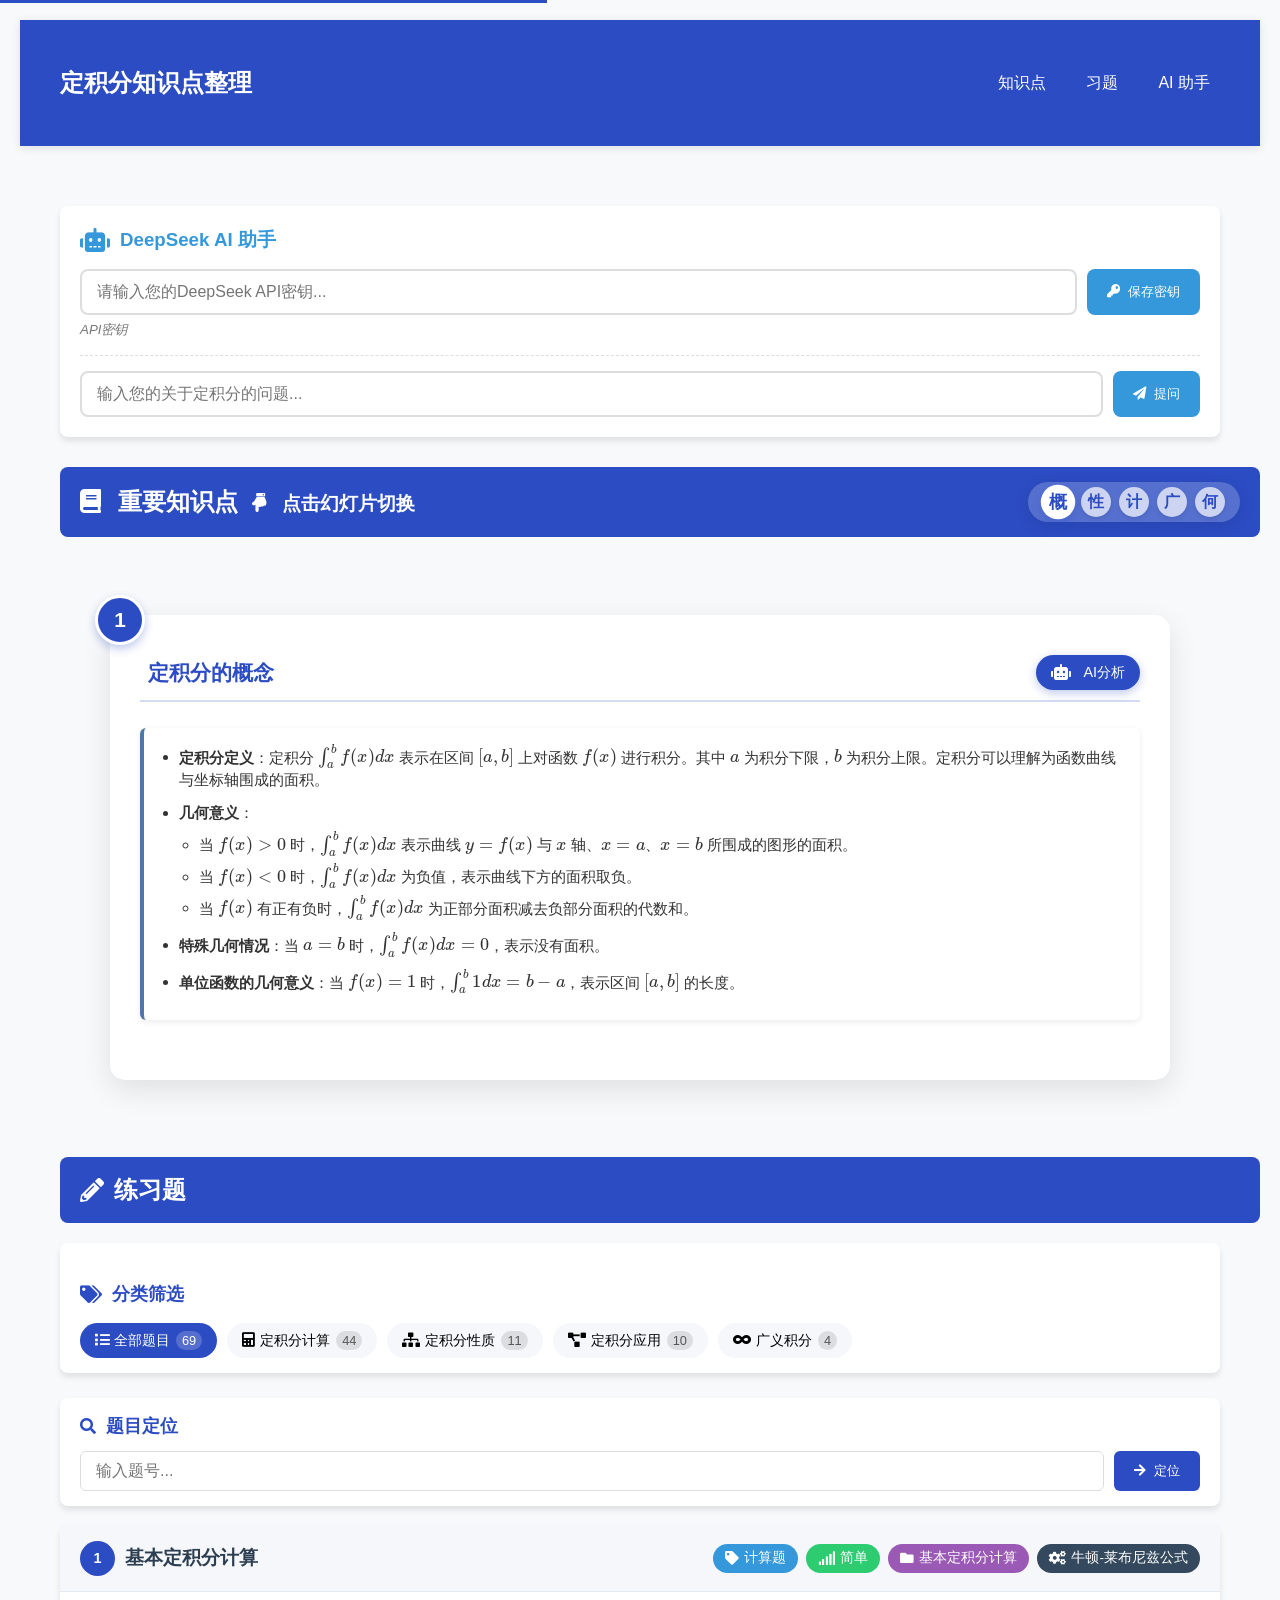
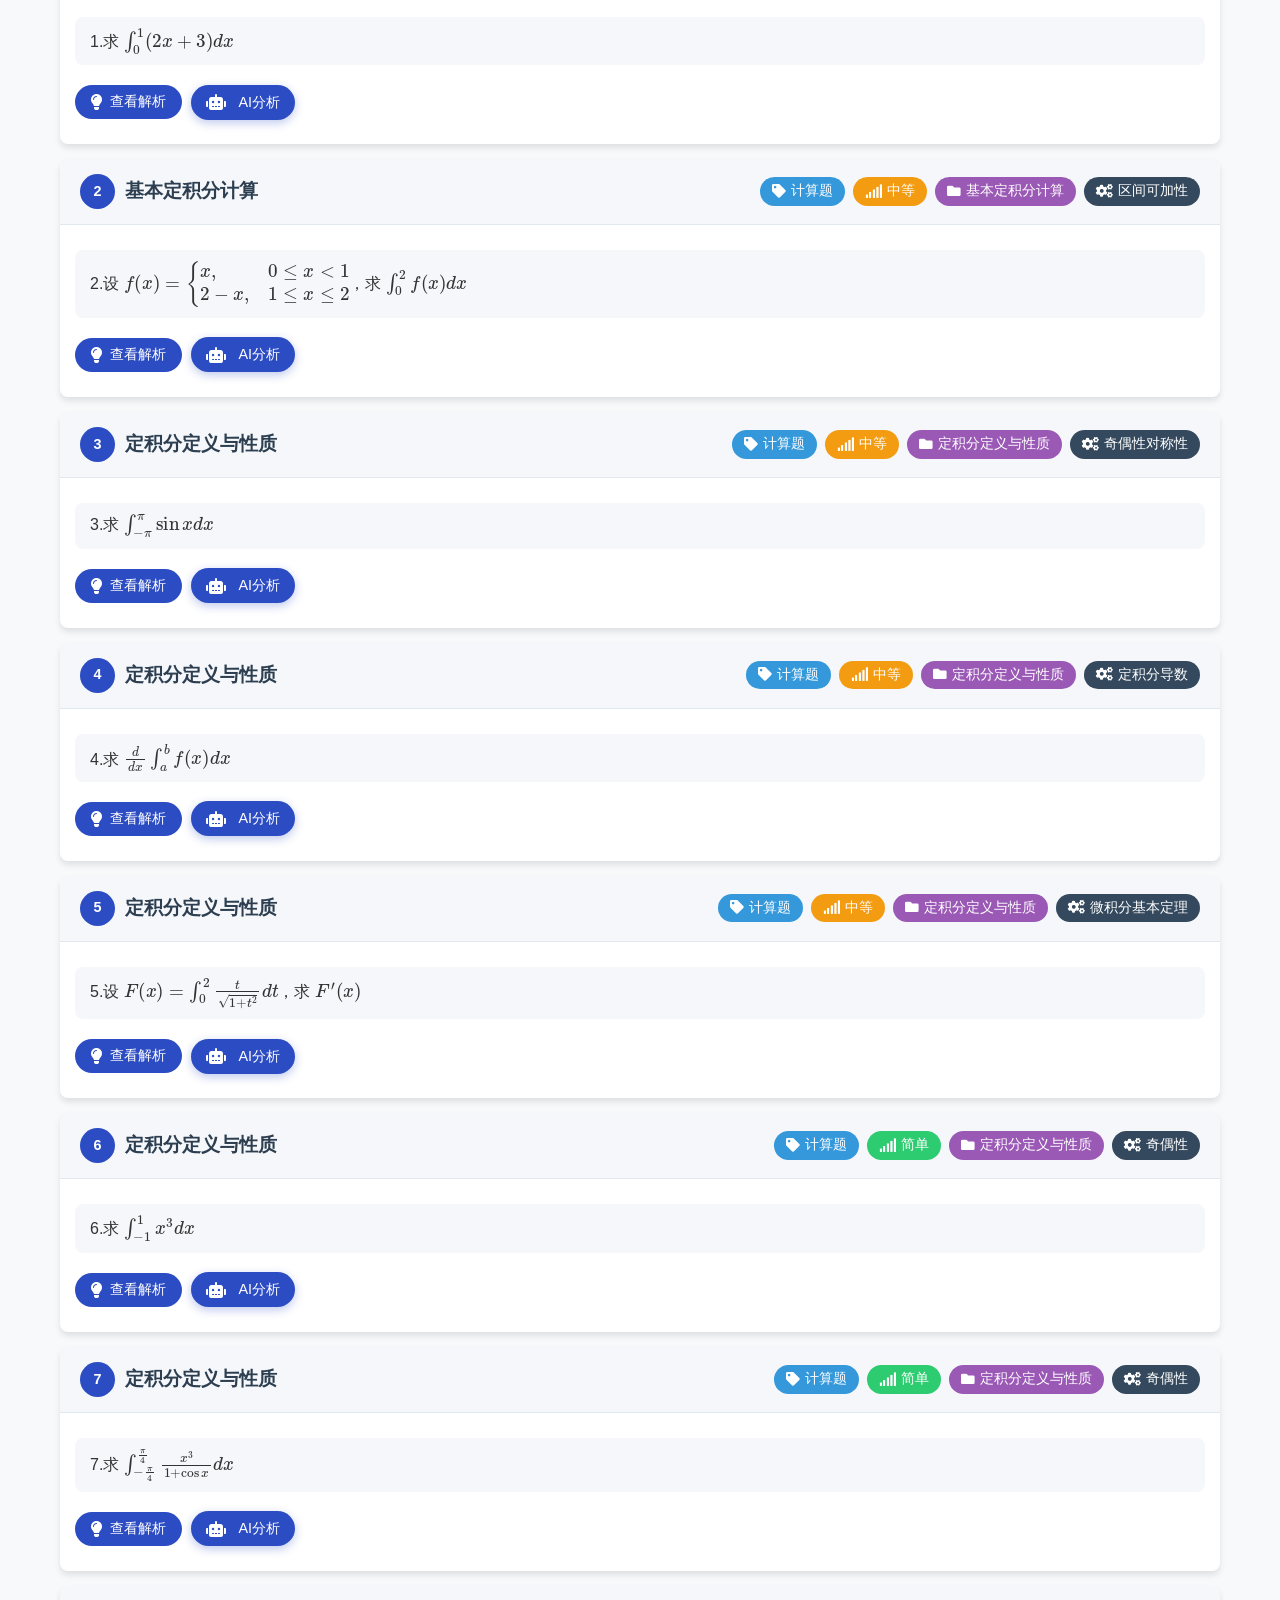
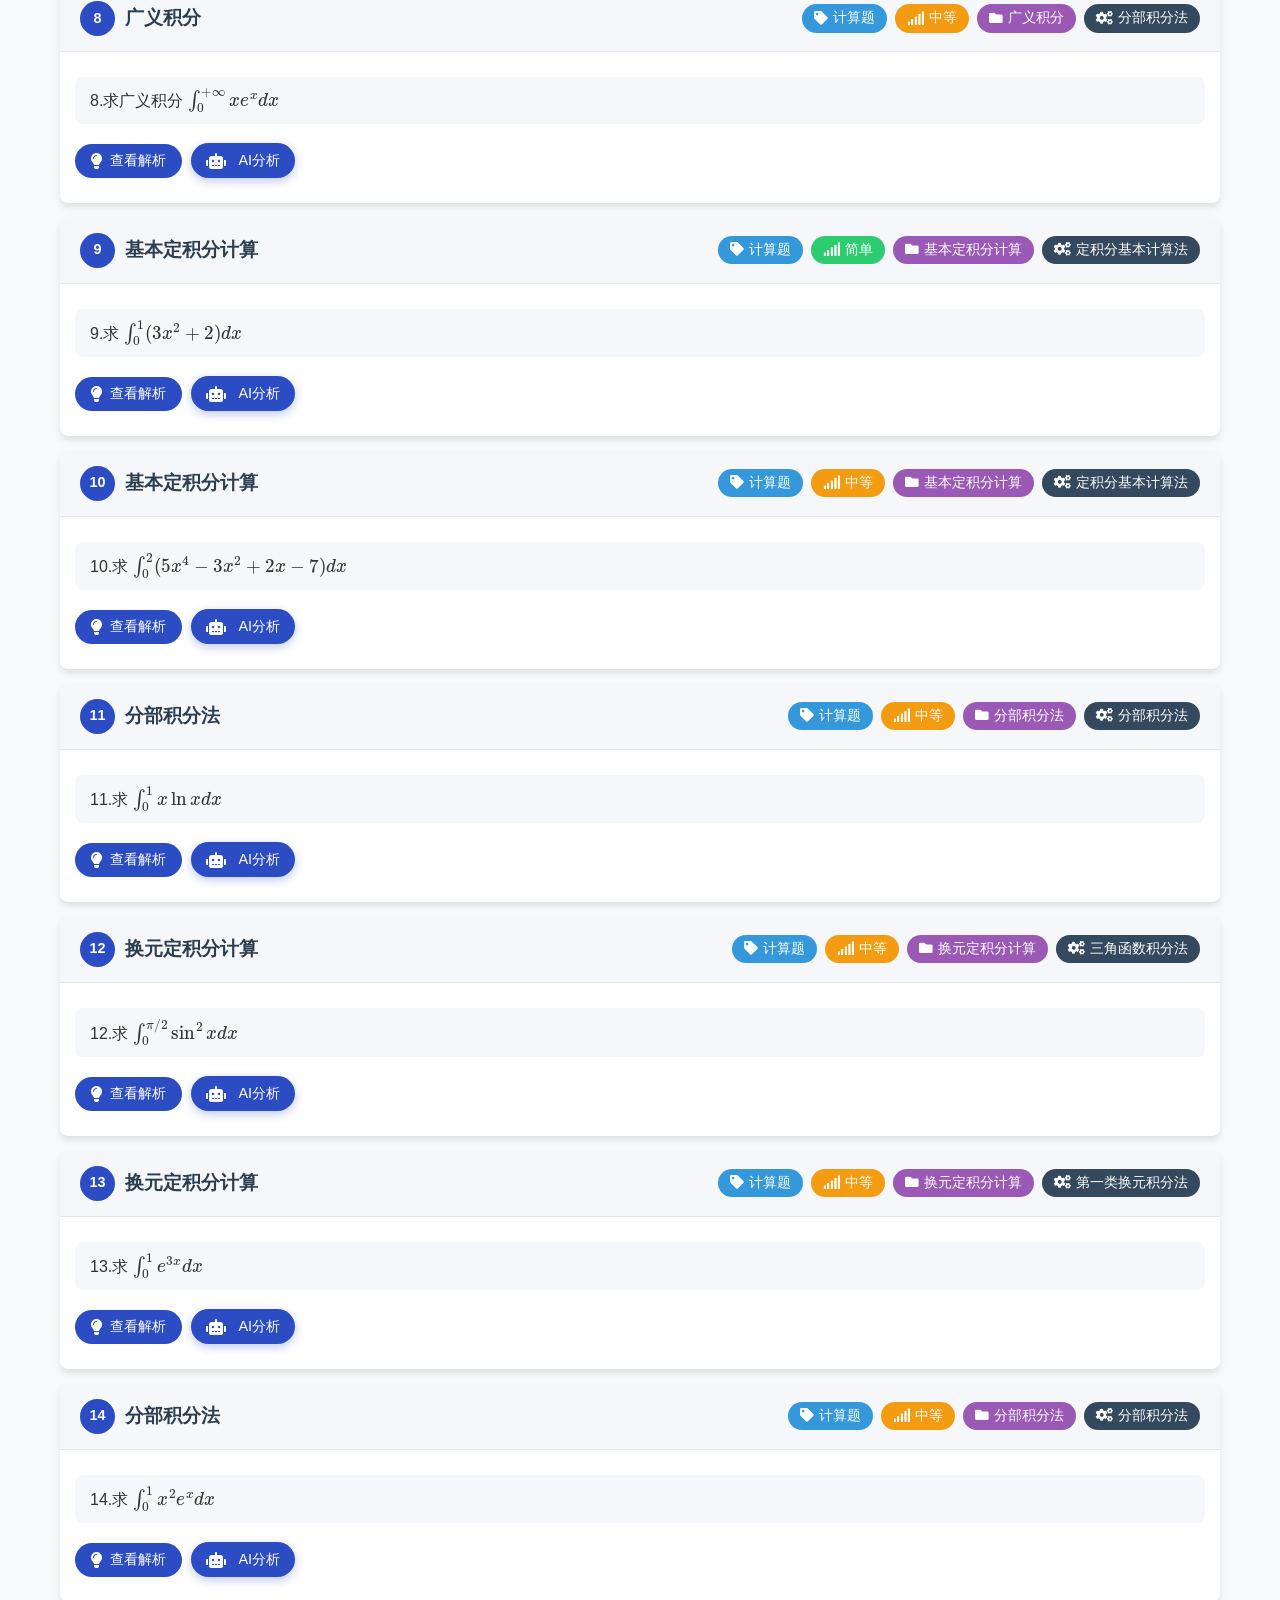
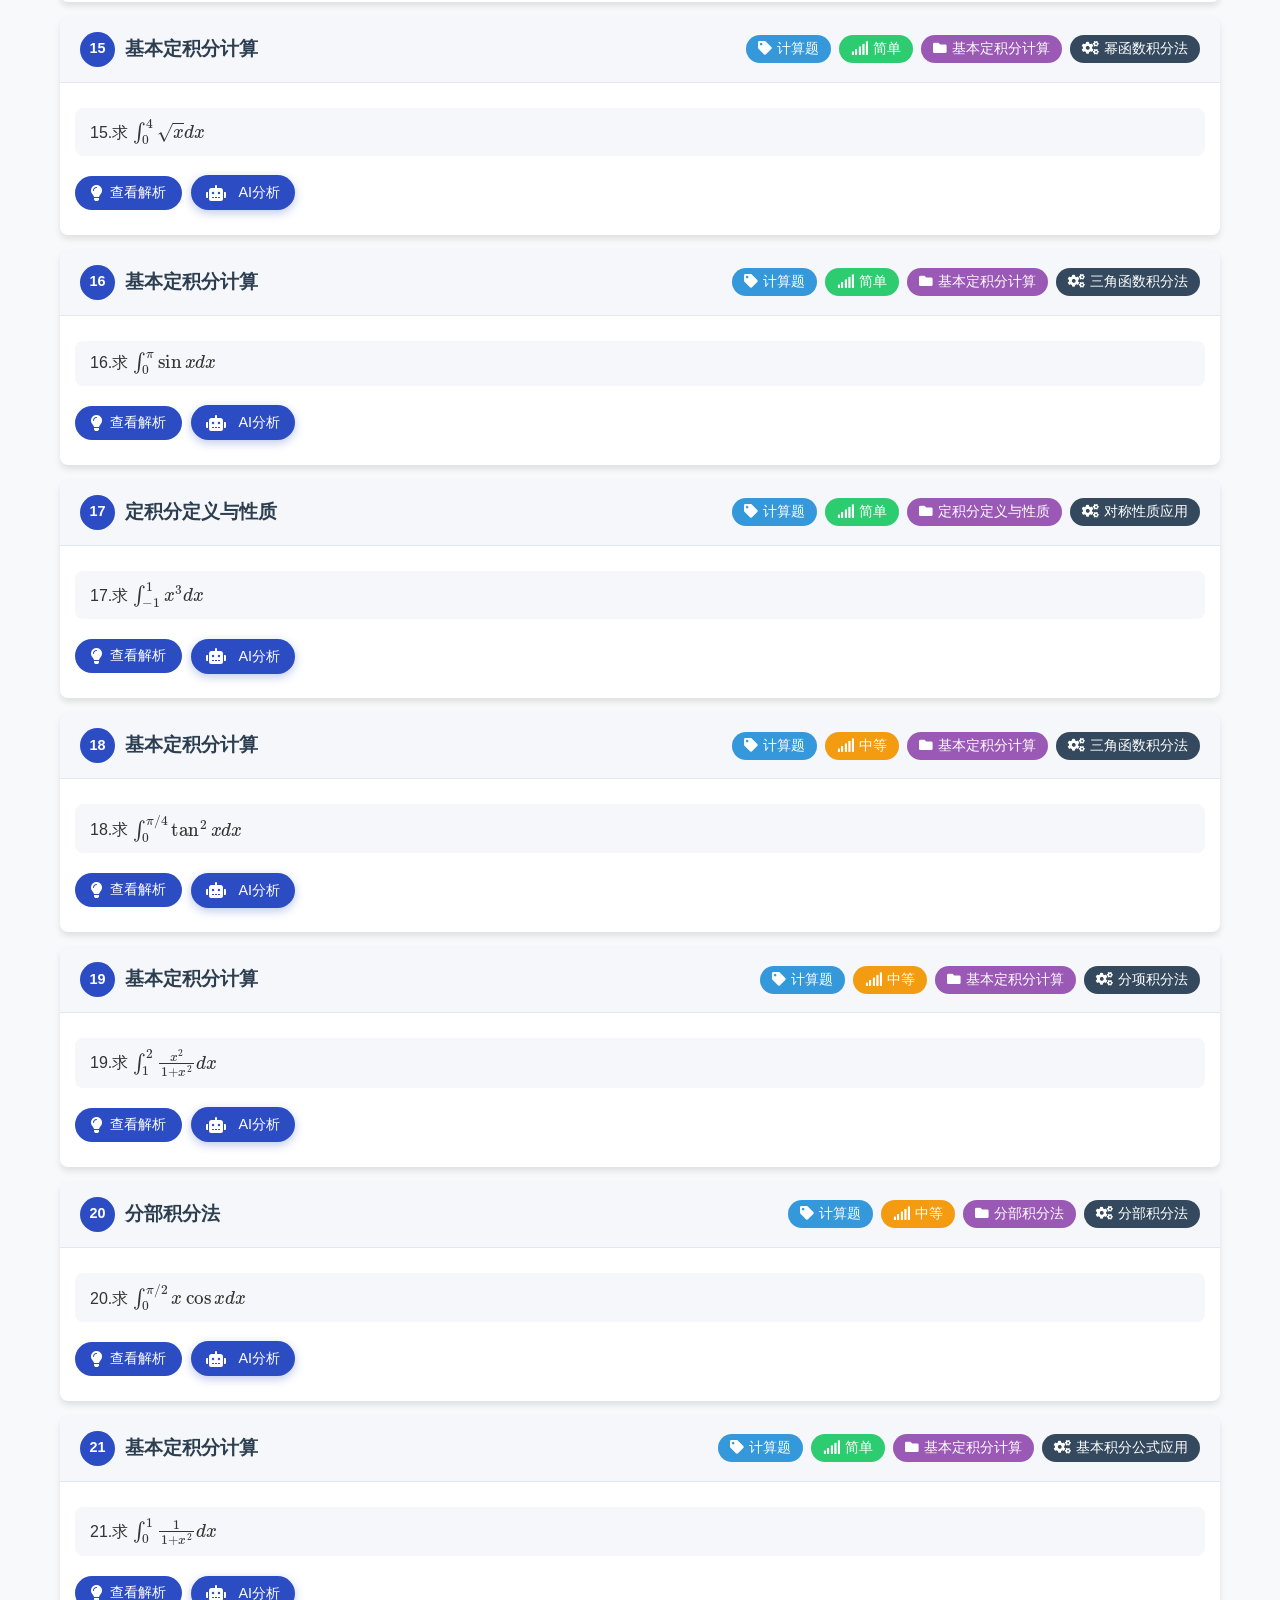
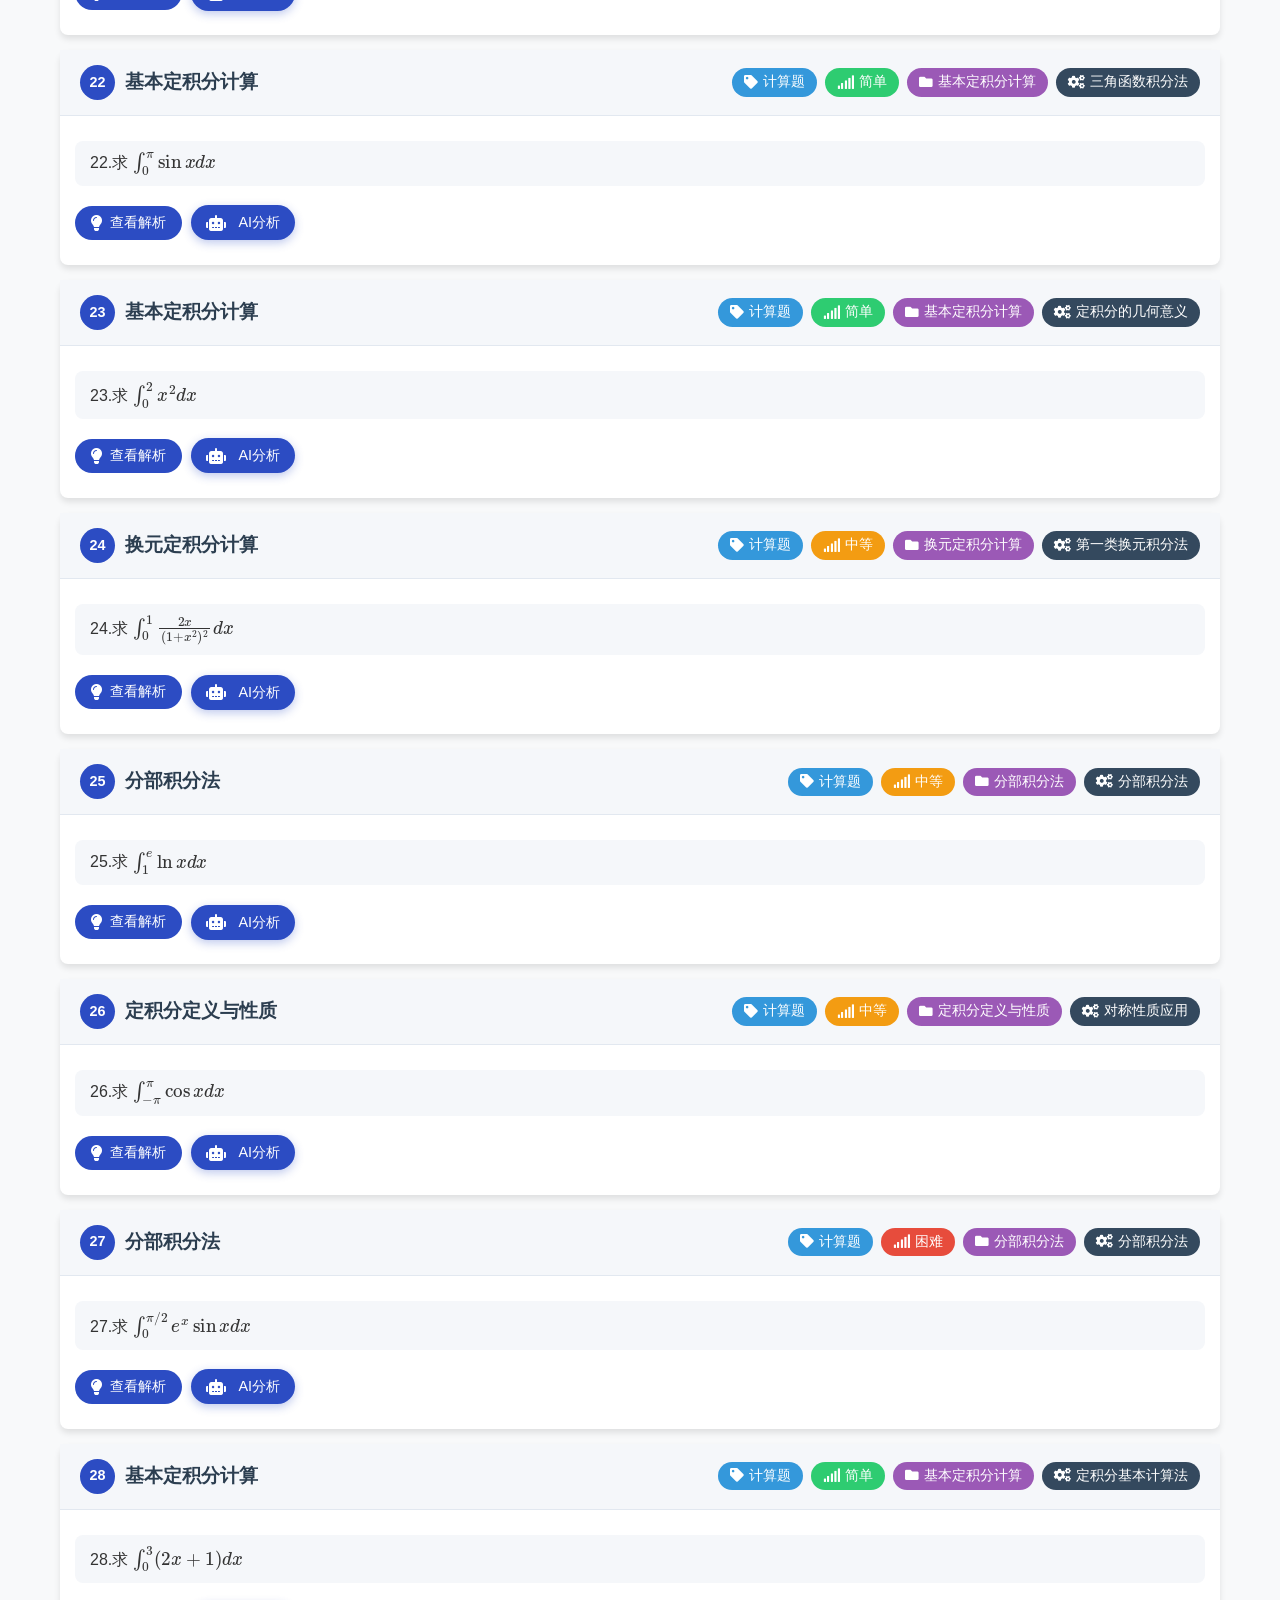
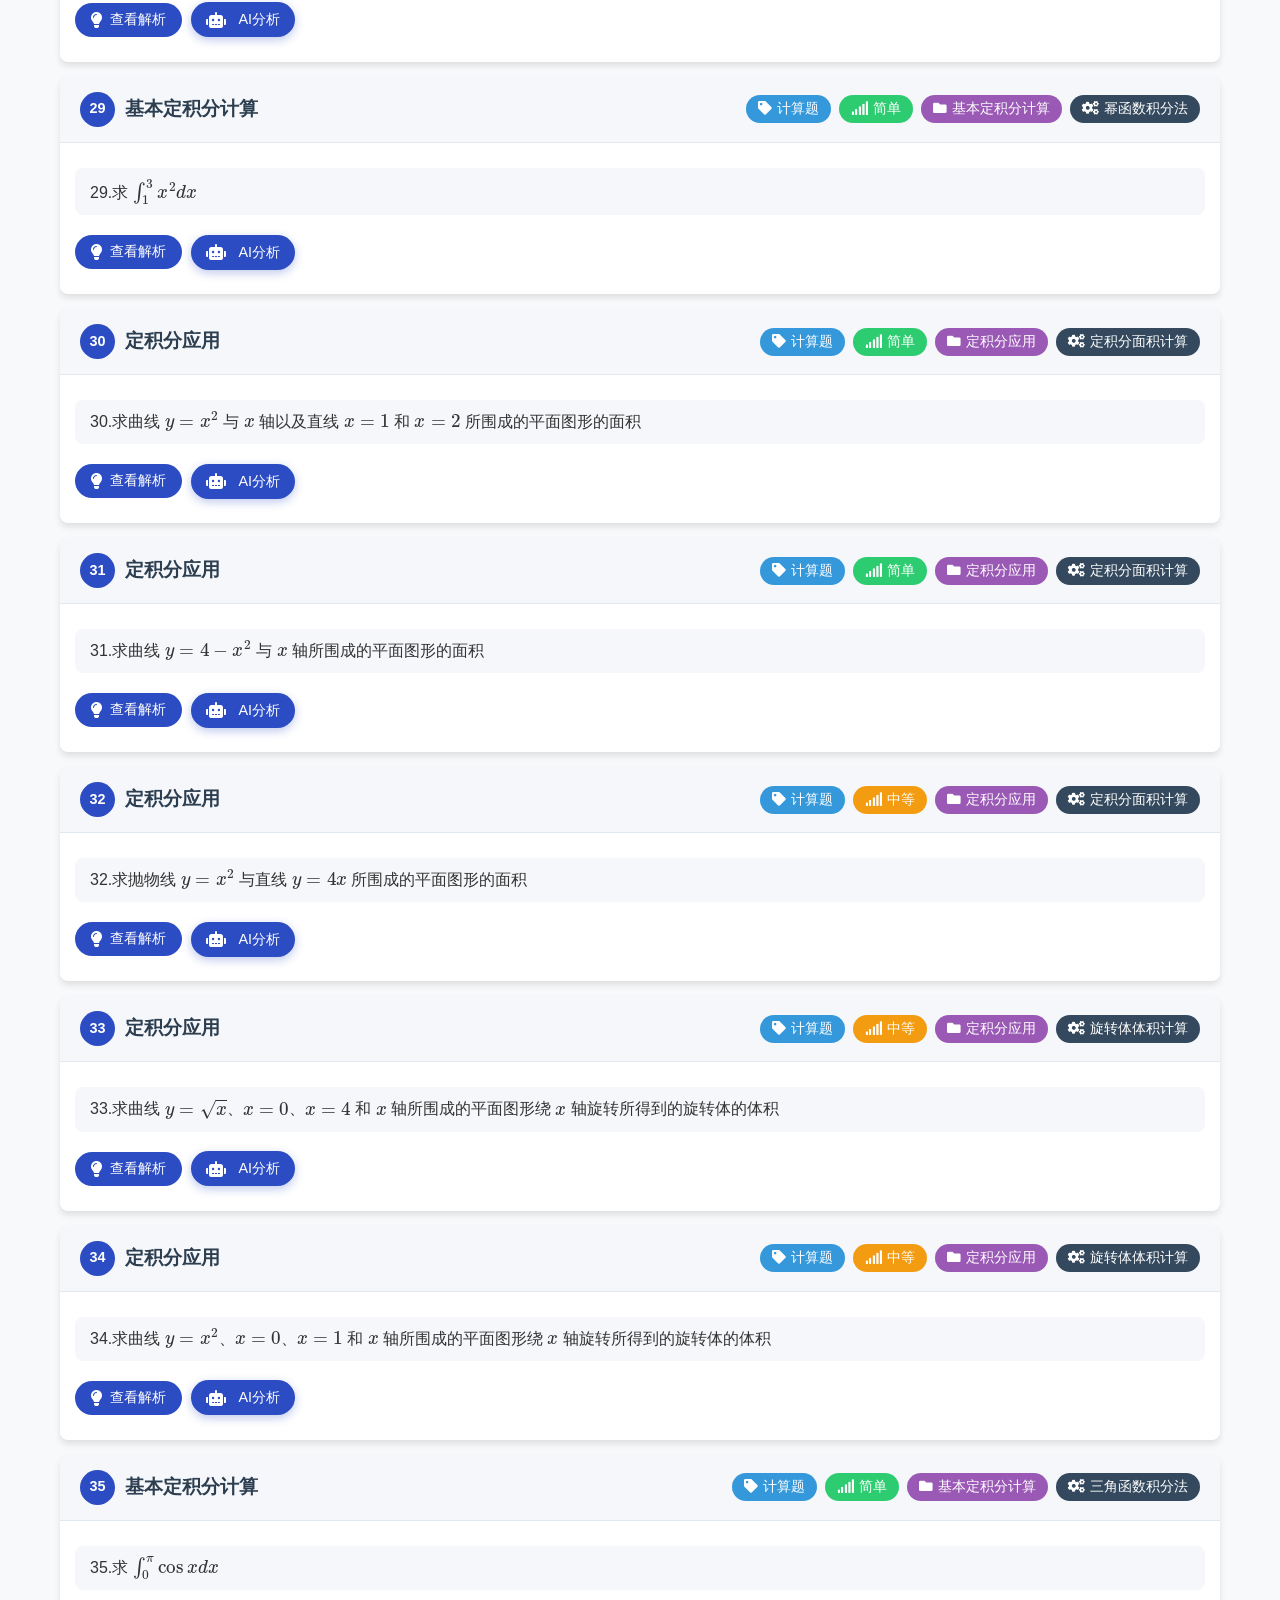
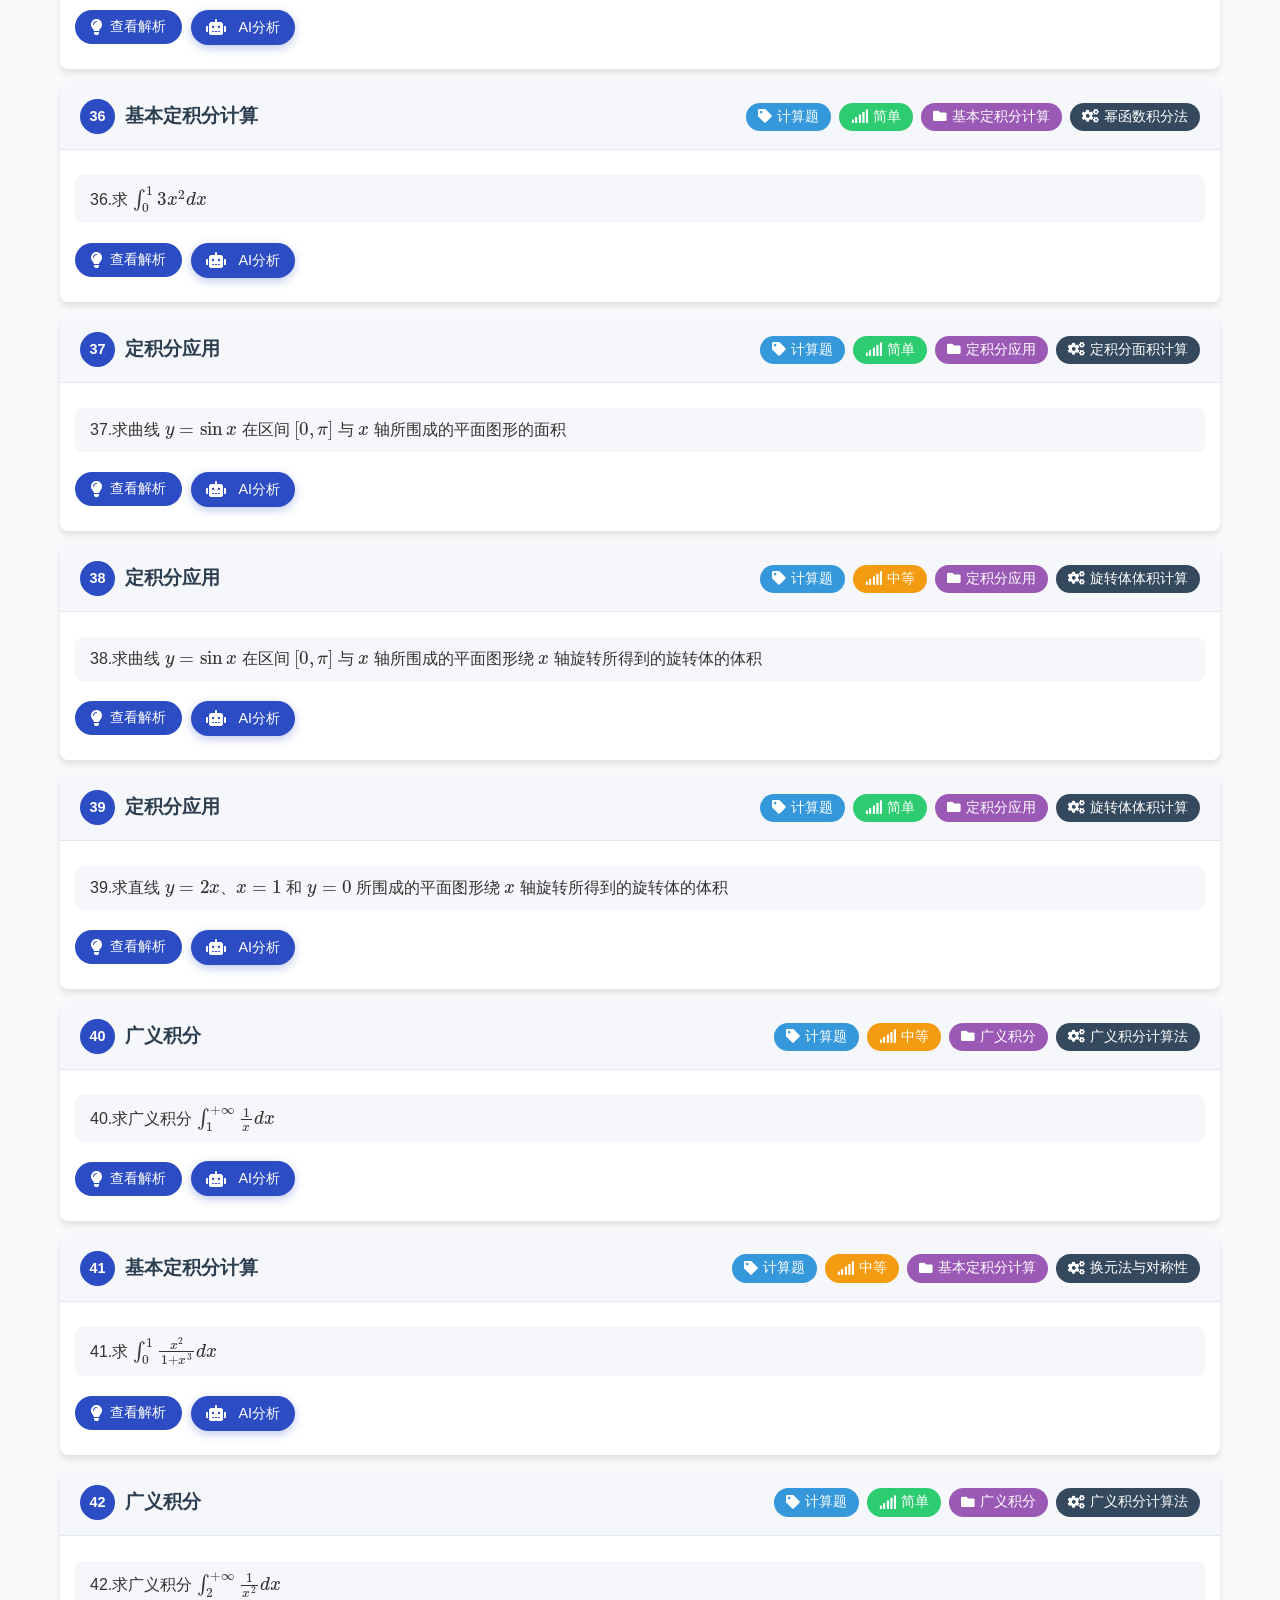
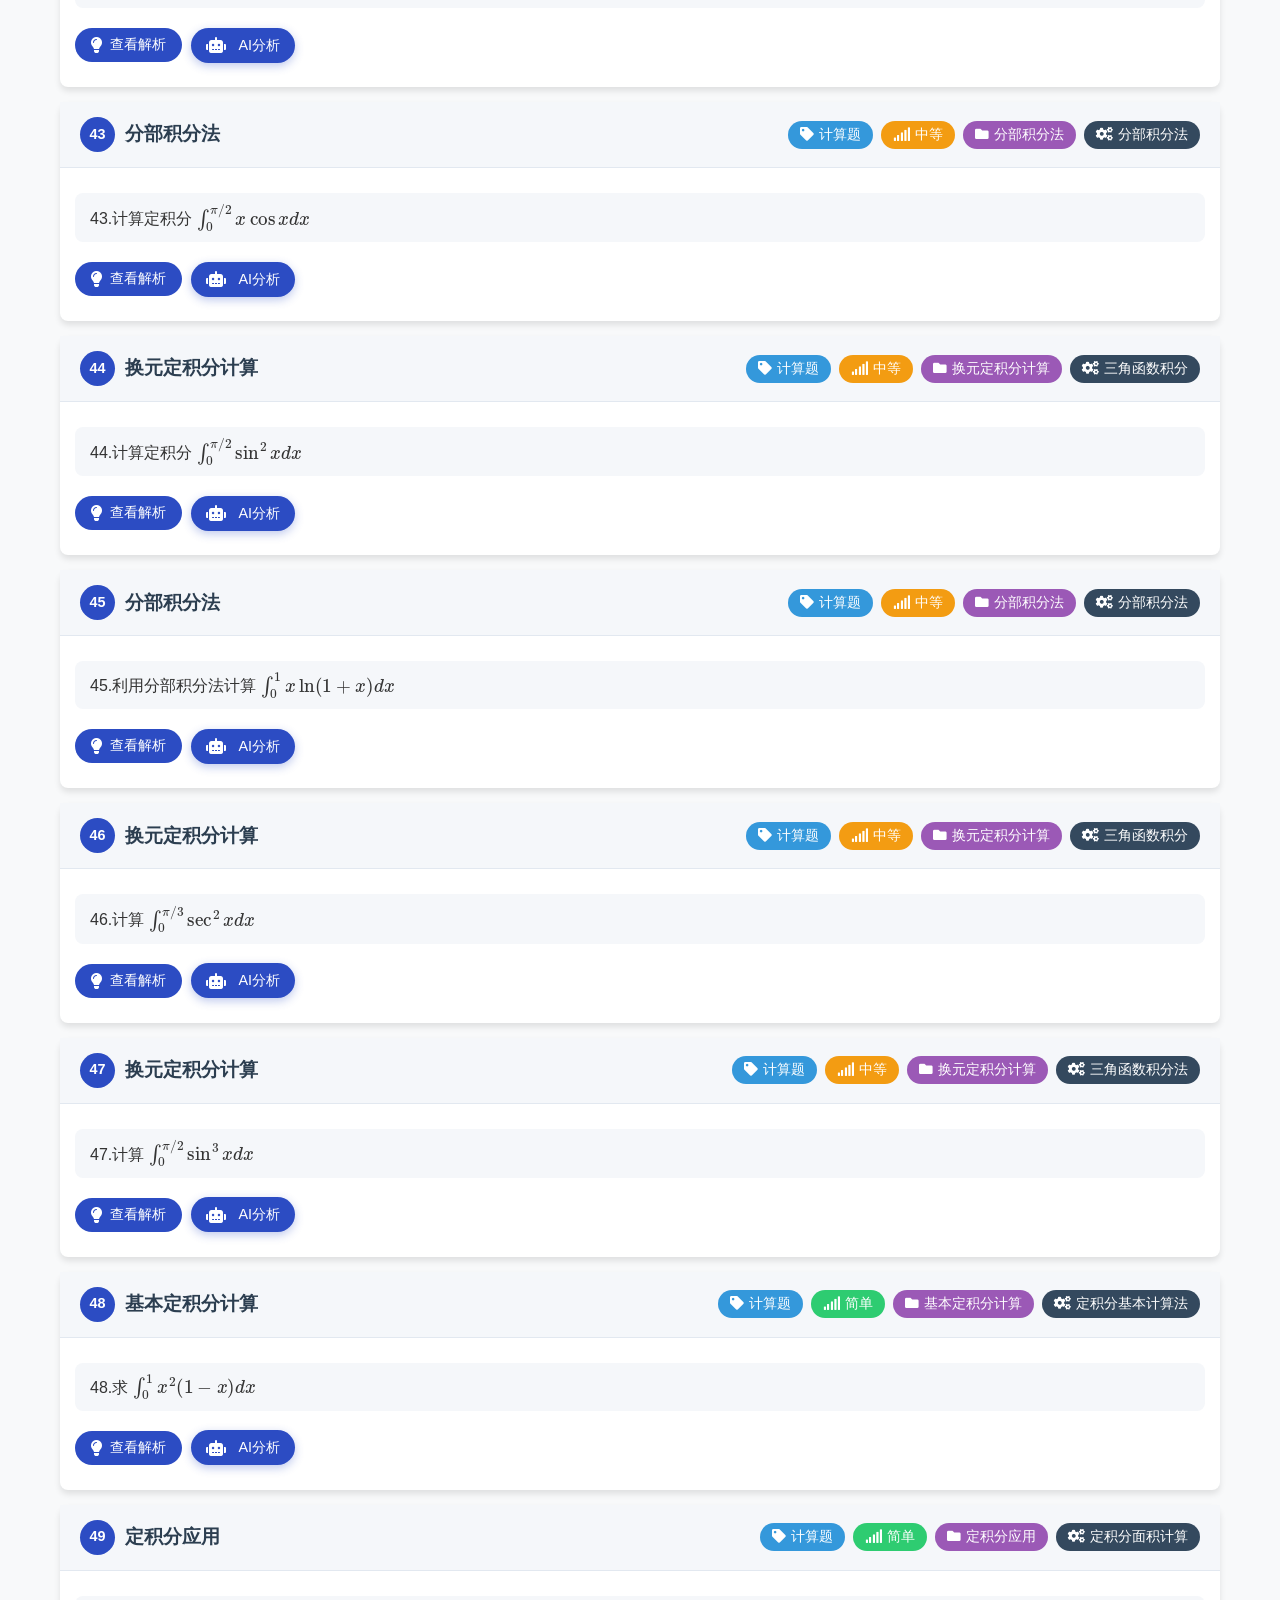
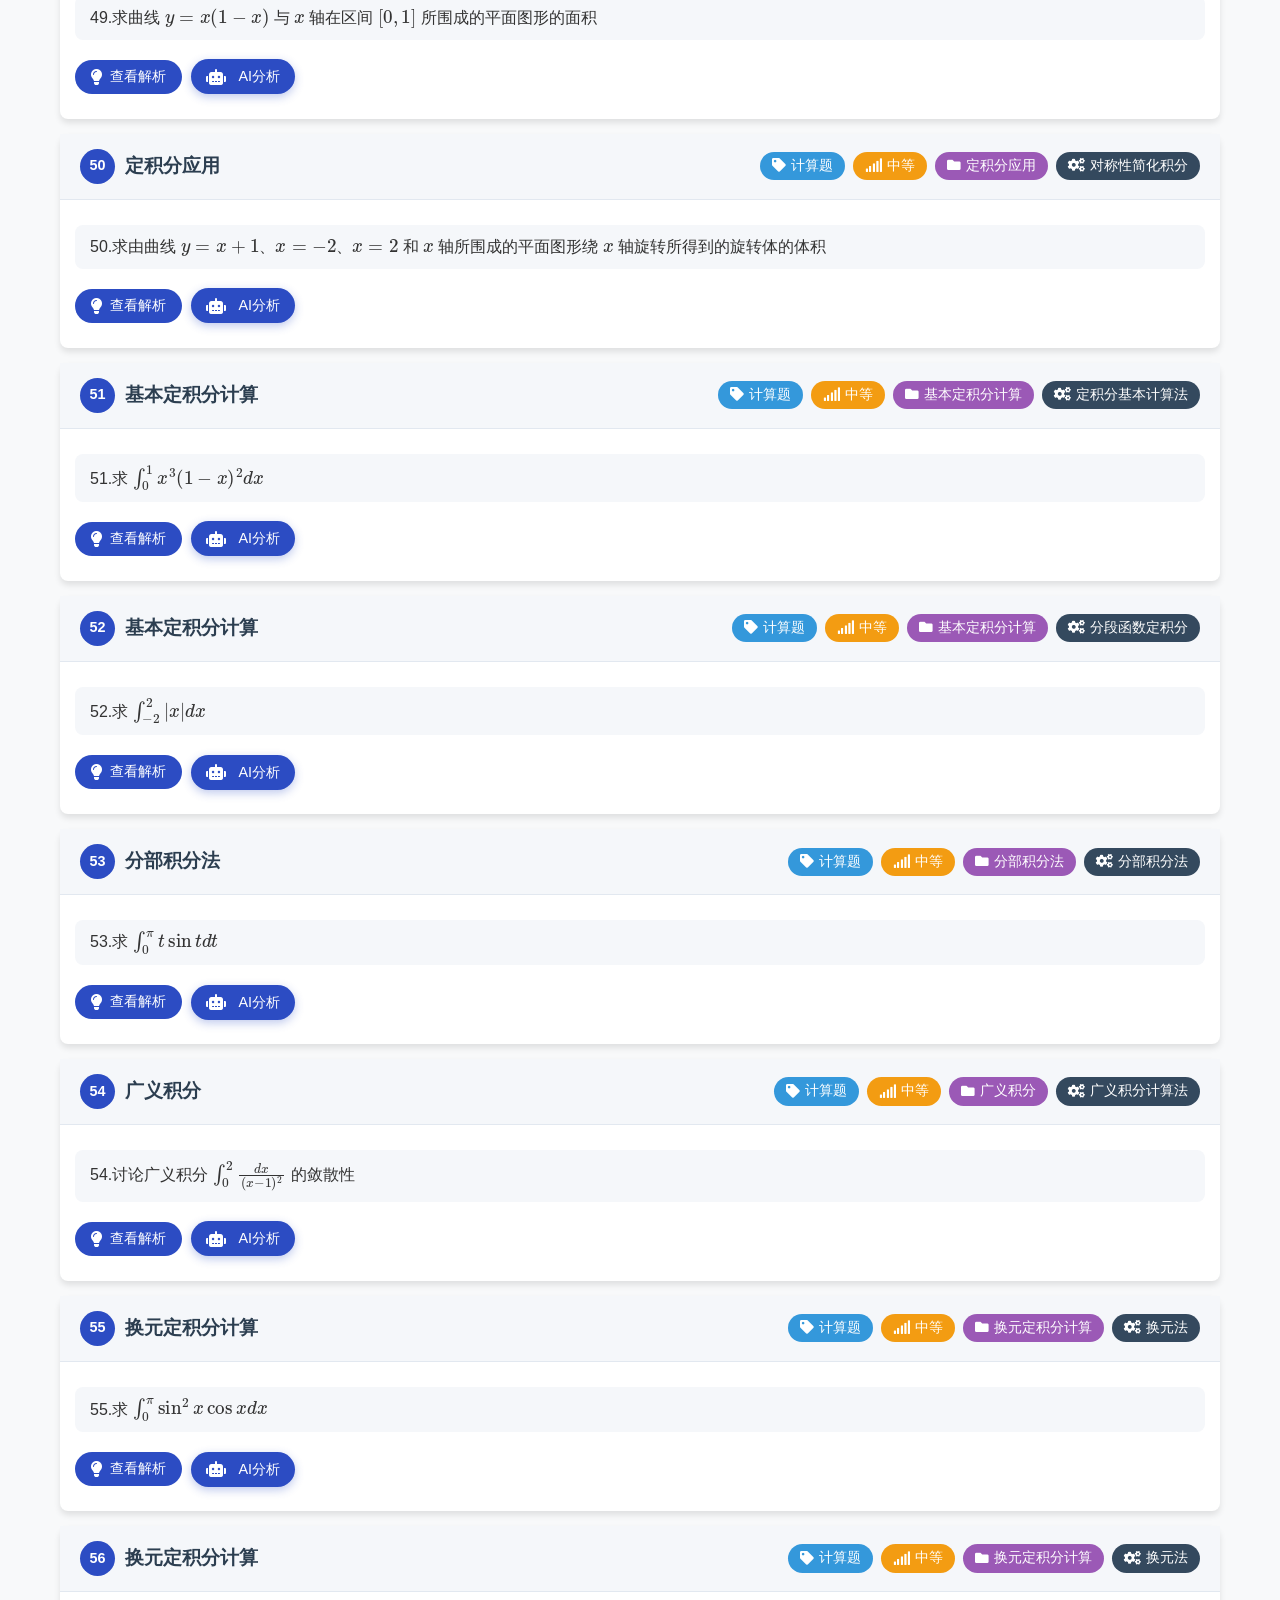
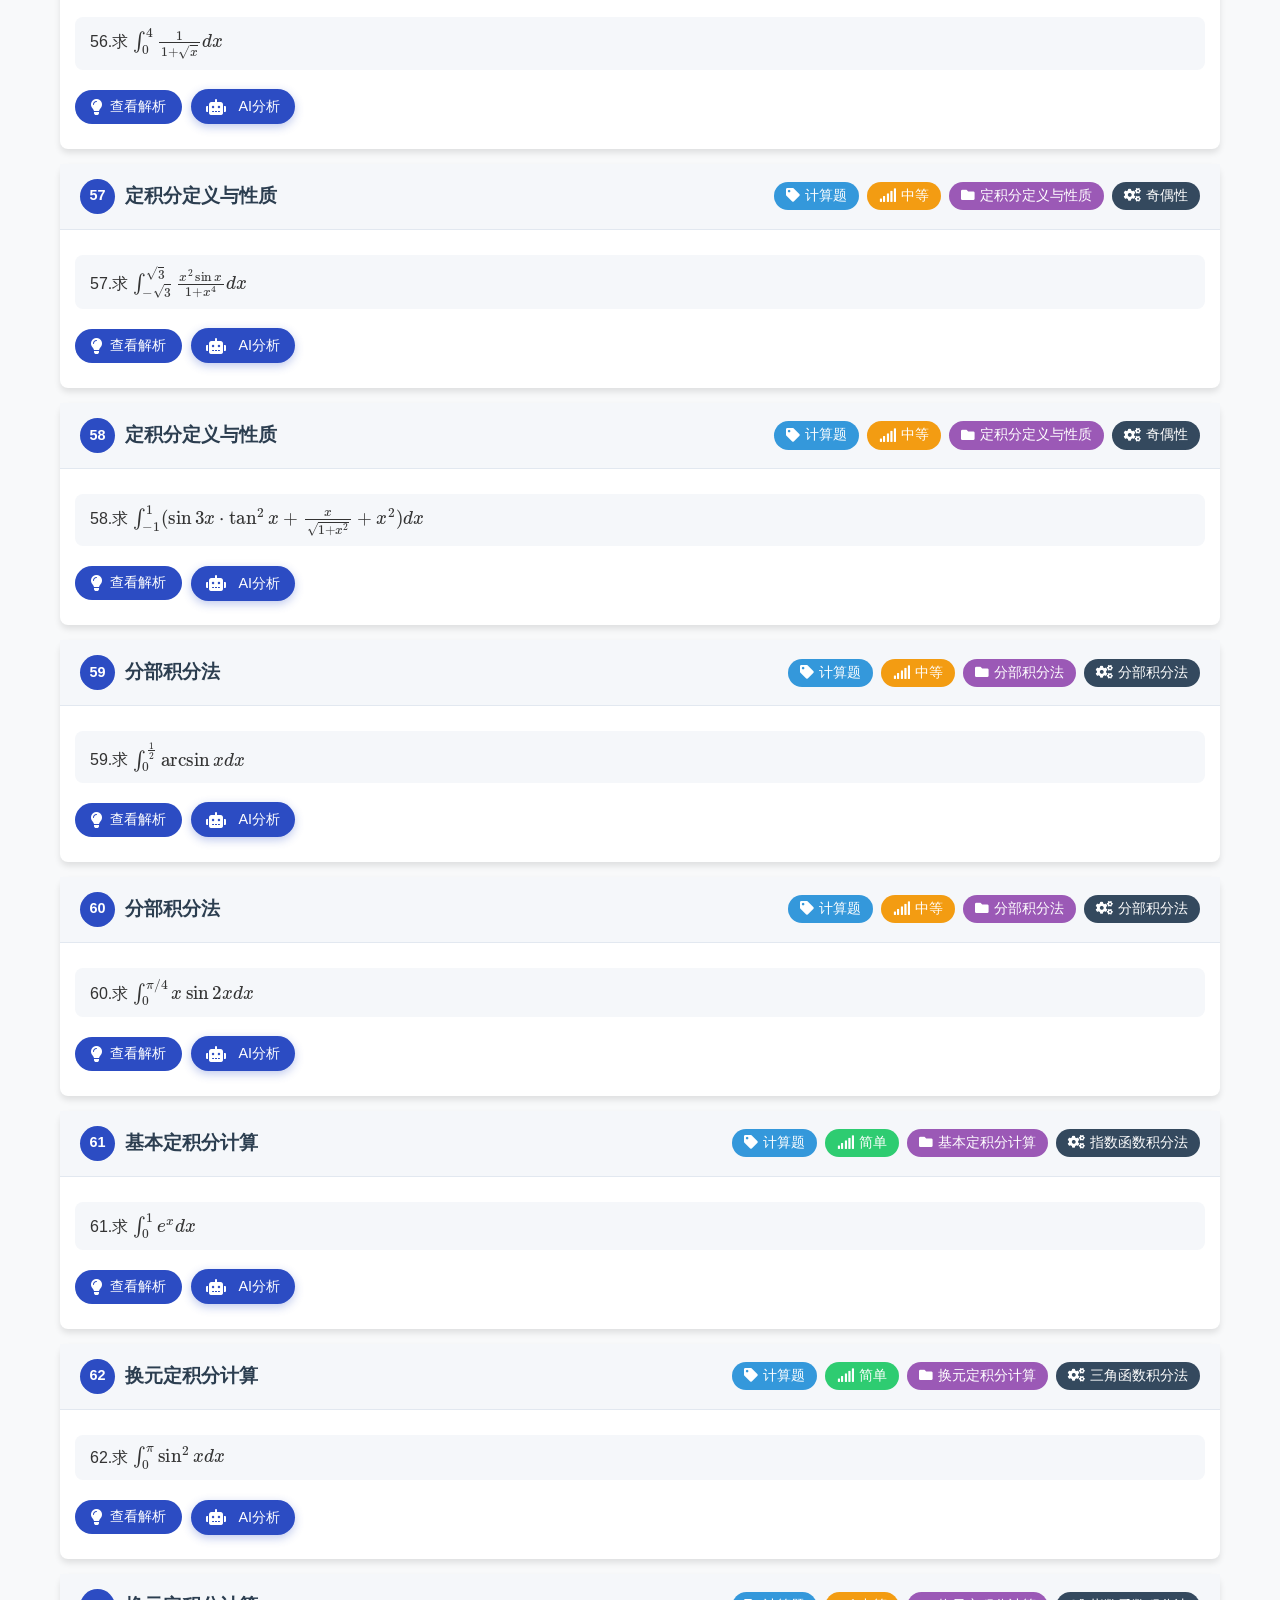
==== assets/definite-integral.html @ a794a0fa "Add Font Awesome, MathJax assets and project images" ====
<!DOCTYPE html>
<html lang="zh-CN">

<head>
    <meta charset="UTF-8">
    <meta http-equiv="Content-Type" content="text/html; charset=UTF-8">
    <meta name="viewport" content="width=device-width, initial-scale=1.0">
    <title>定积分知识点整理</title>

    <!-- 加载指示器样式 -->
    <style>
        .loading-indicator {
            position: fixed;
            top: 0;
            left: 0;
            width: 100%;
            height: 3px;
            background: transparent;
            z-index: 9999;
        }

        .loading-bar {
            height: 100%;
            width: 0;
            background: #2c4cc3;
            transition: width 0.3s ease;
        }

        /* 移除按钮点击效果，只保留颜色变化 */
        .filter-btn,
        .solution-toggle {
            position: relative;
            transition: background-color 0.2s ease;
        }
        
        .filter-btn.active {
            background-color: var(--primary-color);
            color: white;
        }

        /* DeepSeek AI相关样式 */
        :root {
            --deepseek-primary: #3498db;
            --deepseek-secondary: #2980b9;
            --deepseek-accent: #1abc9c;
        }

        /* AI分析按钮样式 */
        .ai-analysis-btn {
            display: inline-flex;
            align-items: center;
            padding: 6px 14px;
            background: var(--deepseek-primary);
            color: white;
            border: none;
            border-radius: 20px;
            cursor: pointer;
            font-size: 13px;
            font-weight: 500;
            margin-left: 5px;
            transition: background-color 0.3s ease;
        }

        .ai-analysis-btn:hover {
            background-color: var(--deepseek-secondary);
        }

        .ai-analysis-btn i {
            margin-right: 6px;
            font-size: 14px;
        }

        /* 知识点卡片标题样式调整 */
        .knowledge-point-header {
            display: flex;
            justify-content: space-between;
            align-items: center;
            margin-bottom: 15px;
        }

        .knowledge-point-title {
            font-size: 1.2rem;
            font-weight: bold;
            color: var(--primary-color);
            margin: 0;
        }

        /* 全局DeepSeek查询框 */
        .global-deepseek-container {
            background: white;
            padding: 20px;
            border-radius: 8px;
            box-shadow: 0 4px 6px rgba(0, 0, 0, 0.1);
            margin-bottom: 30px;
        }

        .global-deepseek-title {
            display: flex;
            align-items: center;
            margin-bottom: 15px;
            color: var(--deepseek-primary);
        }

        .global-deepseek-title i {
            margin-right: 10px;
            font-size: 1.5rem;
        }

        .global-deepseek-title h3 {
            margin: 0;
        }

        .global-deepseek-input-container {
            display: flex;
            gap: 10px;
        }

        .global-deepseek-input {
            flex: 1;
            padding: 12px 15px;
            border: 2px solid #ddd;
            border-radius: 8px;
            font-size: 16px;
            transition: border-color 0.3s;
        }

        .global-deepseek-input:focus {
            border-color: var(--deepseek-primary);
            outline: none;
        }

        .global-deepseek-btn {
            padding: 10px 20px;
            background: var(--deepseek-primary);
            color: white;
            border: none;
            border-radius: 8px;
            cursor: pointer;
            font-weight: 500;
            transition: background-color 0.3s;
            display: flex;
            align-items: center;
        }

        .global-deepseek-btn:hover {
            background-color: var(--deepseek-secondary);
        }

        .global-deepseek-btn i {
            margin-right: 8px;
        }

        /* DeepSeek AI Chat模态框样式 */
        .deepseek-modal {
            display: none;
            position: fixed;
            top: 0;
            left: 0;
            width: 100%;
            height: 100%;
            background-color: rgba(0, 0, 0, 0.5);
            z-index: 2000;
            overflow: auto;
            animation: fadeIn 0.3s;
        }

        .deepseek-modal.show {
            display: flex;
            justify-content: center;
            align-items: center;
        }

        .deepseek-modal-content {
            background-color: white;
            width: 800px;
            max-width: 90%;
            height: 80vh;
            border-radius: 12px;
            overflow: hidden;
            display: flex;
            flex-direction: column;
            position: relative;
            box-shadow: 0 10px 25px rgba(0, 0, 0, 0.2);
            animation: slideUp 0.4s;
            padding: 0;
        }

        .deepseek-modal-header {
            display: flex;
            justify-content: space-between;
            align-items: center;
            padding: 15px 20px;
            background: var(--deepseek-primary);
            color: white;
        }

        .deepseek-modal-title {
            font-size: 1.2rem;
            font-weight: bold;
            margin: 0;
        }

        .deepseek-modal-close {
            background: transparent;
            border: none;
            color: white;
            font-size: 1.5rem;
            cursor: pointer;
            padding: 0;
            transition: transform 0.3s;
        }

        .deepseek-modal-close:hover {
            transform: scale(1.1);
        }

        /* 移除了.deepseek-modal-body，样式已合并到.deepseek-modal-content */

        .deepseek-chat-container {
            flex: 1;
            overflow-y: auto;
            padding: 20px;
            background: #f8f9fa;
            margin: 0 20px;
            margin-bottom: 15px;
            border-radius: 8px;
        }

        .deepseek-chat-message {
            margin-bottom: 15px;
            max-width: 90%;
        }

        .deepseek-chat-user {
            margin-left: auto;
            background: #dcf8c6;
            padding: 10px 15px;
            border-radius: 18px 18px 0 18px;
            box-shadow: 0 1px 2px rgba(0, 0, 0, 0.1);
        }

        .deepseek-chat-ai {
            margin-right: auto;
            background: white;
            padding: 10px 15px;
            border-radius: 18px 18px 18px 0;
            box-shadow: 0 1px 2px rgba(0, 0, 0, 0.1);
            border-left: 3px solid var(--deepseek-primary);
        }

        /* 系统消息样式 */
        .system-message {
            background: #f8f9fa;
            border-left: 3px solid #f39c12;
            display: flex;
            align-items: flex-start;
            padding: 12px 15px;
        }

        .system-icon {
            margin-right: 10px;
            color: #f39c12;
            font-size: 1.2rem;
        }

        .system-icon.error {
            color: #e74c3c;
        }

        .system-content {
            flex: 1;
        }

        /* 思考状态样式 */
        .thinking-indicator {
            display: flex;
            align-items: center;
            justify-content: center;
            padding: 10px 0;
        }

        .thinking-text {
            margin-left: 8px;
            color: #666;
            font-style: italic;
        }

        .dot {
            width: 8px;
            height: 8px;
            background: var(--deepseek-primary);
            border-radius: 50%;
            margin: 0 3px;
            animation: dot-pulse 1.5s infinite ease-in-out;
        }

        .dot:nth-child(2) {
            animation-delay: 0.2s;
        }

        .dot:nth-child(3) {
            animation-delay: 0.4s;
        }

        @keyframes dot-pulse {

            0%,
            100% {
                transform: scale(0.7);
                opacity: 0.5;
            }

            50% {
                transform: scale(1);
                opacity: 1;
            }
        }

        .deepseek-chat-input-container {
            display: flex;
            gap: 10px;
            padding: 0 20px 20px 20px;
        }

        .deepseek-chat-input {
            flex: 1;
            padding: 12px;
            border: 2px solid #ddd;
            border-radius: 24px;
            font-size: 16px;
            transition: border-color 0.3s;
        }

        .deepseek-chat-input:focus {
            border-color: var(--deepseek-primary);
            outline: none;
        }

        .deepseek-chat-send {
            padding: 10px 20px;
            background: var(--deepseek-primary);
            color: white;
            border: none;
            border-radius: 24px;
            cursor: pointer;
            font-weight: bold;
            transition: background-color 0.3s;
        }

        .deepseek-chat-send:hover {
            background-color: var(--deepseek-secondary);
        }

        /* 加载动画 */
        @keyframes fadeIn {
            from {
                opacity: 0;
            }

            to {
                opacity: 1;
            }
        }

        @keyframes slideUp {
            from {
                transform: translateY(30px);
                opacity: 0;
            }

            to {
                transform: translateY(0);
                opacity: 1;
            }
        }

        .loading-spinner {
            display: inline-block;
            width: 20px;
            height: 20px;
            border: 3px solid rgba(255, 255, 255, 0.3);
            border-radius: 50%;
            border-top-color: #fff;
            animation: spin 1s ease-in-out infinite;
            margin-right: 10px;
        }

        @keyframes spin {
            to {
                transform: rotate(360deg);
            }
        }

        /* 响应式调整 */
        @media (max-width: 768px) {
            .deepseek-modal-content {
                height: 90vh;
                width: 95%;
            }

            .global-deepseek-input-container {
                flex-direction: column;
            }
        }
    </style>

    <!-- 先加载CSS -->
    <link rel="preload" href="fontawesome/css/all.min.css" as="style">
    <link rel="stylesheet" href="fontawesome/css/all.min.css" media="print" onload="this.media='all'">
    
    <!-- 声网对话式AI引擎集成 -->
    <script src="js/agora-convo-ai.js"></script>
    
    <!-- 语音对话功能 -->
    <script src="js/voice-chat.js" defer></script>
    <noscript>
        <link rel="stylesheet" href="fontawesome/css/all.min.css">
    </noscript>

    <!-- 配置MathJax但延迟加载 -->
    <script>
        window.MathJax = {
            tex: {
                inlineMath: [['$', '$'], ['\\(', '\\)']],
                displayMath: [['$$', '$$'], ['\\[', '\\]']],
                processEscapes: true,
                processEnvironments: true,
                processRefs: true,
                tags: 'ams',
                tagSide: 'right',
                tagIndent: '0.8em',
                multlineWidth: '85%',
                // 允许换行
                macros: {
                    '\\n': '\\\\',
                    '\\\\': '\\\\'
                }
            },
            options: {
                skipHtmlTags: ['script', 'noscript', 'style', 'textarea', 'pre', 'code'],
                ignoreHtmlClass: 'tex2jax_ignore',
                processHtmlClass: 'tex2jax_process'
            },
            startup: {
                pageReady: function () {
                    return MathJax.startup.defaultPageReady().then(function () {
                        console.log('MathJax初始渲染完成');
                    });
                }
            },
            chtml: {
                scale: 1,
                displayAlign: 'center',
                displayIndent: '0'
            }
        };
    </script>

    <!-- 加载指示器脚本 -->
    <script>
        // 页面加载进度指示器
        document.addEventListener('DOMContentLoaded', function () {
            // 创建加载指示器
            const indicator = document.createElement('div');
            indicator.className = 'loading-indicator';
            indicator.innerHTML = '<div class="loading-bar" id="loadingBar"></div>';
            document.body.appendChild(indicator);

            // 更新加载进度
            const loadingBar = document.getElementById('loadingBar');
            let progress = 10;

            // 初始进度
            loadingBar.style.width = progress + '%';

            // 模拟加载进度
            const progressInterval = setInterval(function () {
                // 缓慢增加进度，最多到90%
                if (progress < 90) {
                    progress += (90 - progress) / 10;
                    loadingBar.style.width = progress + '%';
                }
            }, 200);

            // 窗口加载完成时
            window.addEventListener('load', function () {
                loadingBar.style.width = '100%';

                // 加载完成后隐藏进度条
                setTimeout(function () {
                    indicator.style.opacity = '0';
                    setTimeout(function () {
                        indicator.remove();
                        clearInterval(progressInterval);
                    }, 300);
                }, 500);
            });
        });
    </script>

    <!-- 分类修复脚本 -->
    <script>
        document.addEventListener('DOMContentLoaded', function () {
            // 等待页面完全加载
            setTimeout(function () {
                console.log('正在修复分类显示...');
                try {
                    // 修复分类统计显示
                    const categoryButtons = document.querySelectorAll('.category-filter');
                    if (categoryButtons.length > 0) {
                        // 遍历所有分类按钮
                        categoryButtons.forEach(button => {
                            // 获取分类名称
                            const categoryName = button.getAttribute('data-category');
                            if (categoryName === '定积分应用') {
                                // 更新计数显示
                                const countSpan = button.querySelector('.count');
                                if (countSpan) {
                                    // 计算真正的应用题数量
                                    const applicationIds = [30, 31, 32, 33, 34, 37, 38, 39, 49, 50, 53, 58, 59, 66];
                                    countSpan.textContent = `(${applicationIds.length})`;
                                }
                            } else if (categoryName === '定积分') {
                                // 更新计数显示
                                const countSpan = button.querySelector('.count');
                                if (countSpan) {
                                    // 获取当前显示的数量
                                    const currentCount = parseInt(countSpan.textContent.replace(/[()]/g, ''));
                                    // 加上原来被错误分类的题目
                                    countSpan.textContent = `(${currentCount + 1})`;
                                }
                            }
                        });
                        console.log('分类显示修复完成');
                    }
                } catch (e) {
                    console.error('修复分类显示时出错:', e);
                }
            }, 1000);
        });
    </script>

    <!-- 资源加载器 -->
    <script>
        // 全局函数：优化公式中的斜杠处理
        function convertBackslashes(text) {
            if (!text) return text;

            // 检测是否是公式
            const isMathExpression = /\$.*\$|\\\(.*\\\)|\\\[.*\\\]|\$\$.*\$\$/s.test(text);

            if (isMathExpression) {
                // 替换单个反斜杠为双反斜杠，但排除已经是双反斜杠的情况
                let result = text;
                // 使用正则表达式查找所有单个反斜杠，但不是双反斜杠的部分
                result = result.replace(/(?<!\\)\\(?!\\)/g, '\\\\');
                return result;
            }

            return text;
        }

        // 资源加载器
        const ResourceLoader = {
            // 加载MathJax - 延迟加载以提高页面性能
            loadMathJax: function () {
                console.log('加载MathJax...');
                if (document.getElementById('MathJax-script')) return;

                const script = document.createElement('script');
                script.src = 'mathjax/es5/tex-mml-chtml.js';
                script.id = 'MathJax-script';
                script.async = true;
                script.onload = function () {
                    console.log('MathJax加载完成');
                };
                document.head.appendChild(script);
            }
        };

        // 页面内容加载后
        document.addEventListener('DOMContentLoaded', function () {
            // 延迟1秒加载MathJax，优先渲染页面框架
            setTimeout(ResourceLoader.loadMathJax, 1000);

            // 添加预先的按钮点击处理
            setTimeout(function () {
                // 为解析按钮添加点击事件
                const solutionButtons = document.querySelectorAll('.solution-toggle');
                solutionButtons.forEach(button => {
                    button.addEventListener('click', function () {
                        // 获取相关元素
                        const solutionId = this.getAttribute('data-solution');
                        const solutionContent = document.getElementById(solutionId);

                        // 切换显示状态
                        if (solutionContent) {
                            const isVisible = solutionContent.classList.contains('show');
                            if (isVisible) {
                                solutionContent.classList.remove('show');
                                this.innerHTML = '<i class="fas fa-lightbulb"></i> 查看解析';
                            } else {
                                solutionContent.classList.add('show');
                                this.innerHTML = '<i class="fas fa-eye-slash"></i> 隐藏解析';

                                // 确保MathJax重新渲染该容器中的公式
                                if (window.MathJax) {
                                    try {
                                        if (MathJax.typesetPromise) {
                                            MathJax.typesetPromise([solutionContent]).catch(err => {
                                                console.warn('MathJax渲染警告:', err);
                                            });
                                        } else if (MathJax.Hub) {
                                            MathJax.Hub.Queue(["Typeset", MathJax.Hub, solutionContent]);
                                        }
                                    } catch (err) {
                                        console.error('公式渲染出错:', err);
                                    }
                                }
                            }
                        }
                    });
                });

                // 为筛选按钮添加点击事件
                const filterButtons = document.querySelectorAll('.filter-btn');
                filterButtons.forEach(button => {
                    button.addEventListener('click', function () {
                        filterButtons.forEach(btn => btn.classList.remove('active'));
                        this.classList.add('active');

                        const filter = this.getAttribute('data-filter');
                        if (window.renderExercises) {
                            window.renderExercises(filter);
                        } else {
                            console.log('渲染函数未加载，保存筛选条件');
                            window.pendingFilter = filter;
                        }
                    });
                });
            }, 500);
        });
    </script>
    <style>
        :root {
            --primary-color: #2c4cc3;
            --secondary-color: #3498db;
            --accent-color: #e74c3c;
            --bg-color: #f8f9fa;
            --text-color: #2c3e50;
            --light-gray: #f5f7fa;
            --dark-gray: #343a40;
            --border-color: #e2e8f0;
            --card-shadow: 0 4px 6px rgba(0, 0, 0, 0.1);
            --border-radius: 8px;
            --transition-speed: 0.3s;
        }

        /* 基础样式 */
        body {
            font-family: 'Microsoft YaHei', Arial, sans-serif;
            line-height: 1.5;
            color: #333;
            background-color: #f8f9fa;
            margin: 0;
            padding: 20px;
        }

        /* 解析内容容器 */
        .explanation-content {
            font-family: 'Microsoft YaHei', Arial, sans-serif;
            background: var(--light-gray);
            border: 1px solid #e2e8f0;
            border-left: 4px solid var(--primary-color);
            border-radius: 0 0 var(--border-radius) var(--border-radius);
            padding: 1.2em;
            margin: 0;
            max-height: none !important;
            /* 取消高度限制 */
            overflow-y: visible !important;
            /* 确保内容不被截断 */
        }

        /* 中文段落样式 */
        .explanation-content p {
            font-family: 'Microsoft YaHei', Arial, sans-serif;
            line-height: 1.5 !important;
            /* 单倍行距 */
            margin: 0 0 1em 0 !important;
            /* 段后空一行 */
            padding: 0;
            text-align: left;
        }

        /* 最后一个段落不需要底部margin */
        .explanation-content p:last-child {
            margin-bottom: 0 !important;
        }

        /* 数学公式块样式 */
        .math-block {
            display: block;
            margin: 0.5em 0 1em 0;
            padding: 0.5em 0;
        }

        /* 步骤项目样式 */
        .step-item {
            margin: 0.8em 0;
            padding: 0.2em 0;
            font-weight: 500;
        }

        /* 列表项目样式 */
        .bullet-item {
            margin: 0.5em 0 0.5em 1.5em;
            padding: 0.1em 0;
            position: relative;
        }

        /* 列表项目间距 */
        .bullet-item+.math-block {
            margin-top: 0;
            margin-left: 1.5em;
        }

        /* 步骤项与公式块的组合 */
        .step-item+.math-block {
            margin-top: 0.2em;
            margin-bottom: 1em;
        }

        /* 确保步骤之间有足够间距 */
        .step-item:not(:first-child) {
            margin-top: 1.2em;
        }

        /* 解析和答案容器 */
        .explanation,
        .answer {
            font-family: 'Microsoft YaHei', Arial, sans-serif;
            margin: 1.5em 0;
            padding: 0;
            background: transparent;
            border-radius: var(--border-radius);
        }

        /* 解析标题样式 */
        .explanation h4,
        .answer h4 {
            color: var(--primary-color);
            margin: 0;
            padding: 0.6em 1em;
            font-family: 'Microsoft YaHei', Arial, sans-serif;
            display: flex;
            align-items: center;
            background: #eaeff9;
            border-radius: var(--border-radius) var(--border-radius) 0 0;
            border-left: 4px solid var(--primary-color);
            font-size: 1.1em;
        }

        .explanation h4 i,
        .answer h4 i {
            margin-right: 0.5em;
        }

        /* 习题内容样式 */
        .exercise-question,
        .solution-content {
            line-height: 1.5;
            padding: 10px 15px;
            background: var(--light-gray);
            border-radius: var(--border-radius);
            margin: 10px 0;
        }

        /* 解析内容样式 */
        .solution-content {
            display: none;
            opacity: 0;
            transition: opacity 0.3s ease;
            margin-top: 15px;
            background: #fff;
            border-radius: 8px;
            box-shadow: 0 2px 4px rgba(0, 0, 0, 0.1);
        }

        .solution-content.show {
            display: block !important;
            opacity: 1;
            max-height: none !important;
            overflow: visible !important;
        }

        /* 函数图像样式 */
        .solution-image {
            display: block;
            max-width: 100%;
            height: auto;
            margin: 15px auto;
            border-radius: var(--border-radius);
            box-shadow: 0 2px 6px rgba(0, 0, 0, 0.12);
            transition: transform 0.3s ease;
        }

        .solution-image:hover {
            transform: scale(1.02);
        }

        /* 查看解析按钮样式 */
        .solution-toggle {
            display: inline-flex;
            align-items: center;
            padding: 8px 16px;
            background: var(--primary-color);
            color: white;
            border: none;
            border-radius: 20px;
            cursor: pointer;
            font-size: 14px;
            font-weight: 500;
            margin: 10px 0;
            transition: background-color 0.3s ease;
        }

        .solution-toggle:hover {
            background-color: #1e3a8a;
        }

        .solution-toggle i {
            margin-right: 8px;
            font-size: 16px;
        }

        /* 确保解析内容在显示时完全可见 */
        .exercise-item {
            overflow: visible !important;
        }

        .exercise-content {
            overflow: visible !important;
        }

        .solution-section {
            z-index: 1;
            position: relative;
        }

        /* 以下是UI元素的样式，不影响文本排版和公式 */

        /* 容器样式 */
        .container {
            width: 100%;
            max-width: 1200px;
            margin: 0 auto;
            padding: 20px;
            box-sizing: border-box;
        }

        /* 导航栏样式 */
        .navbar {
            background: var(--primary-color);
            color: white;
            padding: 15px 0;
            position: sticky;
            top: 0;
            z-index: 1000;
            box-shadow: 0 2px 10px rgba(0, 0, 0, 0.1);
        }

        .navbar-container {
            display: flex;
            justify-content: space-between;
            align-items: center;
        }

        .navbar-brand {
            font-size: 1.5rem;
            font-weight: bold;
            color: white;
            text-decoration: none;
        }

        .navbar-nav {
            display: flex;
            list-style: none;
        }

        .nav-item {
            margin-left: 20px;
        }

        .nav-link {
            color: white;
            text-decoration: none;
            font-weight: 500;
            padding: 5px 10px;
            border-radius: var(--border-radius);
            transition: background-color var(--transition-speed);
        }

        .nav-link:hover {
            background-color: rgba(255, 255, 255, 0.1);
        }

        /* 主要内容 */
        .main-content {
            padding: 40px 0;
        }

        .page-header {
            text-align: center;
            margin-bottom: 40px;
            padding: 30px;
            background: white;
            border-radius: var(--border-radius);
            box-shadow: var(--card-shadow);
        }

        .page-header h1 {
            font-size: 2.5rem;
            margin-bottom: 10px;
            color: var(--primary-color);
        }

        /* 知识点部分 */
        .knowledge-section {
            margin-bottom: 10px;
            padding: 0;
            width: 100%;
        }

        .section-title {
            padding: 15px 20px;
            margin-bottom: 20px;
            background: var(--primary-color);
            color: white;
            border-radius: var(--border-radius);
            font-size: 1.5rem;
            display: flex;
            align-items: center;
            width: 100%;
        }

        .section-title i {
            margin-right: 10px;
        }

        /* 幻灯片样式 */
        .slides-container {
            position: relative;
            width: 100%;
            min-height: 580px;
            margin-bottom: 10px;
        }

        .slide {
            position: absolute;
            top: 0;
            left: 0;
            width: 100%;
            height: 100%;
            display: flex;
            justify-content: center;
            align-items: center;
            opacity: 0;
            pointer-events: none;
            transition: opacity var(--transition-speed) ease, transform var(--transition-speed) ease;
            transform: translateY(30px);
            z-index: 5;
        }

        .slide.active {
            opacity: 1;
            pointer-events: auto;
            transform: translateY(0);
            z-index: 10;
        }

        .slide-card {
            background: white;
            border-radius: 15px;
            padding: 40px 30px 30px;
            box-shadow: 0 10px 30px rgba(0, 0, 0, 0.1);
            position: relative;
            width: 90%;
            margin: 0 auto;
            max-width: 1000px;
            transition: transform 0.3s ease, box-shadow 0.3s ease;
            cursor: pointer;
        }

        .slide-card:hover {
            transform: translateY(-5px);
            box-shadow: 0 15px 40px rgba(0, 0, 0, 0.15);
        }

        .slide-number {
            position: absolute;
            top: -20px;
            left: -15px;
            width: 44px;
            height: 44px;
            background: var(--primary-color);
            color: white;
            border-radius: 50%;
            display: flex;
            align-items: center;
            justify-content: center;
            font-weight: bold;
            font-size: 1.3rem;
            box-shadow: 0 4px 10px rgba(44, 76, 195, 0.3);
            z-index: 5;
            border: 3px solid white;
        }

        .slide-header {
            display: flex;
            justify-content: space-between;
            align-items: center;
            margin-bottom: 16px;
            padding-bottom: 10px;
            border-bottom: 2px solid rgba(44, 76, 195, 0.2);
            position: relative;
        }

        .slide-title {
            font-size: 1.3rem;
            color: var(--primary-color);
            position: relative;
            margin: 0;
            padding-left: 8px;
            flex: 1;
        }

        .slide-content {
            position: relative;
            z-index: 1;
            font-size: 0.95rem;
        }

        /* AI分析按钮样式 */
        .ai-analysis-btn {
            background-color: var(--primary-color);
            color: white;
            border: none;
            border-radius: 20px;
            padding: 8px 15px;
            font-size: 0.9rem;
            cursor: pointer;
            transition: all 0.3s ease;
            display: inline-flex;
            align-items: center;
            gap: 6px;
            box-shadow: 0 3px 10px rgba(44, 76, 195, 0.3);
            font-weight: 500;
        }

        .ai-analysis-btn:hover {
            background-color: #1a3cb3;
            transform: translateY(-2px);
            box-shadow: 0 5px 15px rgba(44, 76, 195, 0.4);
        }

        .ai-analysis-btn i {
            font-size: 1rem;
        }


        /* 知识点导航样式 */
        .knowledge-nav {
            display: flex;
            justify-content: center;
            margin: 15px 0;
        }

        .circle-nav {
            display: flex;
            gap: 12px;
            background: rgba(255, 255, 255, 0.9);
            padding: 10px 20px;
            border-radius: 30px;
            box-shadow: 0 4px 15px rgba(0, 0, 0, 0.1);
        }

        .circle-num {
            width: 36px;
            height: 36px;
            border-radius: 50%;
            background: #e2e8f0;
            color: #2c3e50;
            display: flex;
            align-items: center;
            justify-content: center;
            font-weight: 600;
            cursor: pointer;
            transition: all 0.3s ease;
            font-size: 1rem;
            box-shadow: 0 2px 5px rgba(0, 0, 0, 0.1);
        }

        .circle-num:hover {
            transform: scale(1.1);
            background: #d1e0f6;
        }

        .circle-num.active {
            background: var(--primary-color);
            color: white;
            transform: scale(1.15);
            box-shadow: 0 4px 8px rgba(44, 76, 195, 0.3);
        }

 

        .start-btn {
            background: white;
            color: var(--primary-color);
            border: none;
            padding: 15px 30px;
            font-size: 1.2rem;
            border-radius: 50px;
            cursor: pointer;
            font-weight: 600;
            transition: all 0.3s ease;
            box-shadow: 0 10px 20px rgba(0, 0, 0, 0.1);
            margin-top: 20px;
        }

        .start-btn:hover {
            transform: translateY(-5px);
            box-shadow: 0 15px 30px rgba(0, 0, 0, 0.2);
        }

        /* 公式样式优化 */
        .formula-container {
            padding: 8px;
            margin: 6px 0;
            background: var(--light-gray);
            border-radius: 8px;
            text-align: center;
        }

        @media (max-width: 1100px) {
            .slide-card {
                padding: 30px 25px 25px;
                width: 95%;
            }

            .slide-title {
                font-size: 1.5rem;
                margin-bottom: 16px;
            }

            .slide-content {
                font-size: 0.9rem;
            }

        }
        /* 筛选器和题目定位器样式 */
        .filter-section {
            margin-bottom: 25px;
            padding: 15px 20px;
            background: white;
            border-radius: var(--border-radius);
            box-shadow: var(--card-shadow);
        }

        .filter-subtitle {
            display: flex;
            align-items: center;
            margin-bottom: 15px;
            font-size: 1.1rem;
            color: var(--primary-color);
        }

        .filter-subtitle i {
            margin-right: 10px;
        }

        .locator-section {
            margin-bottom: 20px;
            padding: 15px 20px;
            background: white;
            border-radius: var(--border-radius);
            box-shadow: var(--card-shadow);
        }

        .locator-title {
            display: flex;
            align-items: center;
            margin-bottom: 12px;
        }

        .locator-title i {
            margin-right: 10px;
            color: var(--primary-color);
        }

        .locator-title h4 {
            margin: 0;
            font-size: 1.1rem;
            color: var(--primary-color);
        }

        .locator-input-container {
            display: flex;
            gap: 10px;
        }

        .problem-number-input {
            flex: 1;
            padding: 10px 15px;
            border: 1px solid #ddd;
            border-radius: 6px;
            font-size: 16px;
        }

        .locate-problem-btn {
            padding: 10px 20px;
            background: var(--primary-color);
            color: white;
            border: none;
            border-radius: 6px;
            cursor: pointer;
            transition: background-color 0.3s;
            display: flex;
            align-items: center;
        }

        .locate-problem-btn:hover {
            background-color: #1e3a8a;
        }

        .locate-problem-btn i {
            margin-right: 8px;
        }

        /* 高亮样式 */
        .problem-highlight {
            animation: highlight-pulse 2s;
        }

        @keyframes highlight-pulse {
            0% {
                box-shadow: 0 0 0 0 rgba(44, 76, 195, 0.7);
            }

            70% {
                box-shadow: 0 0 0 15px rgba(44, 76, 195, 0);
            }

            100% {
                box-shadow: 0 0 0 0 rgba(44, 76, 195, 0);
            }
        }

        .filter-title {
            margin-bottom: 15px;
            display: flex;
            align-items: center;
        }

        .filter-title i {
            margin-right: 10px;
            color: var(--primary-color);
        }

        .filter-container {
            display: flex;
            flex-wrap: wrap;
            gap: 10px;
        }

        .filter-btn {
            padding: 8px 15px;
            background: var(--light-gray);
            border: none;
            border-radius: 20px;
            cursor: pointer;
            transition: all var(--transition-speed);
            font-size: 0.9rem;
            display: flex;
            align-items: center;
        }

        .filter-btn:hover {
            background: #e9ecef;
        }

        .filter-btn.active {
            background: var(--primary-color);
            color: white;
        }

        .filter-btn i {
            margin-right: 5px;
        }




        .filter-btn .count {
            margin-left: 6px;
            background: rgba(255, 255, 255, 0.2);
            padding: 2px 6px;
            border-radius: 10px;
            font-size: 0.8rem;
            font-weight: normal;
        }

        .filter-btn:not(.active) .count {
            background: rgba(0, 0, 0, 0.1);
            color: #555;
        }


        /* 习题统计 */
        .exercise-stats {
            margin-bottom: 10px;
            padding: 10px;
            background: white;
            border-radius: var(--border-radius);
            box-shadow: var(--card-shadow);
            display: flex;
            justify-content: space-between;
            align-items: center;
        }

        .stats-item {
            text-align: center;
            flex: 1;
        }

        .stats-number {
            font-size: 1.5rem;
            font-weight: bold;
            color: var(--primary-color);
        }

        .stats-label {
            font-size: 0.9rem;
            color: var(--dark-gray);
        }

        /* 习题容器样式 */
        #exercise-container {
            max-height: none !important;
            overflow: visible !important;
        }

        /* 习题项目样式 */
        .exercise-item {
            max-height: none !important;
            overflow: visible !important;
            margin-bottom: 15px;
            border-radius: var(--border-radius);
            background: white;
            box-shadow: var(--card-shadow);
            transition: box-shadow var(--transition-speed);
        }

        .exercise-item:hover {
            box-shadow: 0 10px 15px rgba(0, 0, 0, 0.1);
        }

        .exercise-header {
            padding: 15px 20px;
            background: var(--light-gray);
            display: flex;
            align-items: center;
            justify-content: space-between;
            border-bottom: 1px solid var(--border-color);
        }

        .exercise-title-wrapper {
            display: flex;
            align-items: center;
            gap: 10px;
        }

        .exercise-number {
            background: var(--primary-color);
            color: white;
            width: 35px;
            height: 35px;
            border-radius: 50%;
            display: flex;
            align-items: center;
            justify-content: center;
            font-weight: bold;
            font-size: 0.9rem;
        }

        .exercise-title {
            font-size: 1.2rem;
            margin: 0;
            color: var(--text-color);
        }

        .exercise-meta {
            display: flex;
            gap: 8px;
            flex-wrap: wrap;
        }

        .exercise-type,
        .exercise-difficulty,
        .exercise-category,
        .exercise-method {
            padding: 4px 12px;
            border-radius: 20px;
            font-size: 0.85rem;
            white-space: nowrap;
            display: flex;
            align-items: center;
        }

        .exercise-type {
            background: var(--secondary-color);
            color: white;
        }

        .exercise-difficulty {
            color: white;
        }

        .exercise-difficulty.easy {
            background: #2ecc71;
        }

        .exercise-difficulty.medium {
            background: #f39c12;
        }

        .exercise-difficulty.hard {
            background: var(--accent-color);
        }

        .exercise-category {
            background: #9b59b6;
            color: white;
        }

        .exercise-method {
            background: #34495e;
            color: white;
        }

        .exercise-meta i {
            margin-right: 5px;
            font-size: 0.85rem;
        }

        .exercise-content {
            padding: 15px;
        }

        /* 解析部分样式 */
        .solution-section {
            border-top: 1px dashed var(--border-color);
            margin-top: 20px;
            padding-top: 20px;
        }

        /* 分页 */
        .pagination {
            display: flex;
            justify-content: center;
            margin-top: 40px;
            margin-bottom: 20px;
            align-items: center;
            flex-wrap: wrap;
        }

        .pagination-item {
            margin: 0 5px;
            width: 40px;
            height: 40px;
            display: flex;
            align-items: center;
            justify-content: center;
            border-radius: 50%;
            background: white;
            color: var(--text-color);
            text-decoration: none;
            transition: all var(--transition-speed);
            box-shadow: 0 2px 5px rgba(0, 0, 0, 0.1);
        }

        .pagination-item:hover {
            background: var(--light-gray);
        }

        .pagination-item.active {
            background: var(--primary-color);
            color: white;
        }

        .pagination-item.disabled {
            opacity: 0.5;
            cursor: not-allowed;
        }

        .pagination-item.disabled:hover {
            background: white;
        }

        .pagination-ellipsis {
            margin: 0 5px;
            width: 20px;
            text-align: center;
            color: var(--text-color);
            font-weight: bold;
        }

        /* 页脚 */
        .footer {
            padding: 30px 0;
            background: var(--primary-color);
            color: white;
            text-align: center;
        }

        .footer-content {
            max-width: 600px;
            margin: 0 auto;
        }

        /* 返回顶部按钮 */
        .scroll-to-top {
            position: fixed;
            bottom: 30px;
            right: 30px;
            width: 50px;
            height: 50px;
            background: var(--primary-color);
            color: white;
            border: none;
            border-radius: 50%;
            cursor: pointer;
            opacity: 0;
            transition: opacity var(--transition-speed);
            font-size: 20px;
            display: flex;
            align-items: center;
            justify-content: center;
            box-shadow: 0 2px 10px rgba(0, 0, 0, 0.2);
        }

        .scroll-to-top.show {
            opacity: 1;
        }

        /* 响应式调整 */
        @media (max-width: 768px) {
            .knowledge-content {
                grid-template-columns: 1fr;
            }

            .exercise-header {
                flex-direction: column;
                align-items: flex-start;
            }

            .exercise-meta {
                margin-top: 15px;
            }
        }

        /* JSXGraph容器样式 */
        .jxgbox {
            width: 100% !important;
            height: 400px !important;
            border: none !important;
            border-radius: 4px !important;
            background-color: white !important;
            box-shadow: inset 0 2px 4px rgba(0, 0, 0, 0.05) !important;
            margin: 15px 0 !important;
        }

        /* 函数图像容器样式 */
        .function-plot {
            margin: 20px 0;
            padding: 15px;
            background: #f8f9fa;
            border-radius: 8px;
            box-shadow: 0 2px 4px rgba(0, 0, 0, 0.1);
        }

        /* 图像标题样式 */
        .plot-title {
            font-size: 16px;
            font-weight: 500;
            color: #2c3e50;
            margin-bottom: 15px;
            padding-left: 10px;
            border-left: 4px solid #3498db;
        }

        /* 确保图形容器在移动设备上也能正常显示 */
        @media (max-width: 768px) {
            .jxgbox {
                height: 300px !important;
            }
        }

        /* JSXGraph样式覆盖 */
        .JXGtext {
            font-family: 'KaTeX_Math', 'Times New Roman', serif !important;
        }

        .jxg-axis {
            stroke: #95a5a6 !important;
            stroke-width: 1px !important;
        }

        .jxg-grid {
            stroke: #ecf0f1 !important;
        }

        /* 添加解析图片相关的样式 */
        .solution-content {
            position: relative;
            z-index: 1;
            margin-top: 15px;
            overflow: visible !important;
        }

        .image-container {
            display: block !important;
            visibility: visible !important;
            margin: 20px auto !important;
            text-align: center;
            position: relative;
            z-index: 100;
        }

        .solution-image {
            display: block !important;
            max-width: 90% !important;
            height: auto !important;
            margin: 10px auto !important;
            border: 2px solid #3498db !important;
            border-radius: 8px !important;
            box-shadow: 0 4px 10px rgba(0, 0, 0, 0.2) !important;
            z-index: 110 !important;
            transition: transform 0.3s ease !important;
        }

        .solution-image:hover {
            transform: scale(1.02) !important;
            box-shadow: 0 6px 15px rgba(0, 0, 0, 0.3) !important;
        }

        .solution-section {
            z-index: 1;
            position: relative;
        }

        /* 简单的函数图像样式 */
        .function-image {
            margin: 20px auto;
            text-align: center;
            padding: 10px;
            background-color: #ffffff;
            position: relative;
        }

        .function-image img {
            max-width: 50%;
            height: auto;
            border-radius: 8px;
            box-shadow: 0 2px 6px #ffffff;
            transition: transform 0.2s ease;
            display: block;
            margin: 0 auto;
        }

        .function-image img:hover {
            transform: scale(1.03);
            box-shadow: 0 4px 10px #ffffff;
        }

        /* 添加API密钥相关样式 */
        .api-key-section {
            margin-bottom: 15px;
            padding-bottom: 15px;
            border-bottom: 1px dashed #ddd;
        }

        .api-key-input-container {
            display: flex;
            gap: 10px;
            margin-bottom: 5px;
        }

        .deepseek-api-key {
            flex: 1;
            padding: 12px 15px;
            border: 2px solid #ddd;
            border-radius: 8px;
            font-size: 16px;
            transition: border-color 0.3s;
        }

        .deepseek-api-key:focus {
            border-color: var(--deepseek-primary);
            outline: none;
        }

        .api-key-status {
            display: flex;
            justify-content: space-between;
            align-items: center;
            font-style: italic;
            color: #777;
        }

        .text-button {
            background: none;
            border: none;
            color: var(--deepseek-primary);
            cursor: pointer;
            font-size: 0.85rem;
            padding: 0;
        }

        .text-button:hover {
            text-decoration: underline;
        }

        .api-key-valid {
            color: green;
        }

        .api-key-invalid {
            color: red;
        }
    </style>
</head>

<body>
    <!-- 错误处理脚本 -->
    <script>
        // 添加全局错误处理
        window.addEventListener('error', function (event) {
            console.error('全局错误:', event.message, 'at', event.filename, ':', event.lineno);
        });

        // 关键函数先定义在全局作用域
        // 筛选按钮处理函数
        window.filterButtonHandler = function (e) {
            e.preventDefault();

            // 获取所有筛选按钮
            const filterButtons = document.querySelectorAll('.filter-btn');

            // 移除所有按钮的active类
            filterButtons.forEach(btn => btn.classList.remove('active'));

            // 添加当前按钮的active类
            this.classList.add('active');

            // 获取筛选条件
            const filter = this.getAttribute('data-filter');

            // 使用渲染函数筛选习题
            if (window.renderExercises && typeof window.renderExercises === 'function') {
                window.renderExercises(filter);
            } else {
                console.log('渲染函数未加载，记录筛选条件');
                window.pendingFilter = filter;
            }
        };

        // 解析按钮处理函数
        window.solutionToggleHandler = function (e) {
            e.preventDefault();

            const exerciseId = this.getAttribute('data-exercise-id');
            console.log(`点击解析按钮: ${exerciseId}`);

            const solution = document.getElementById('solution-' + exerciseId);
            if (!solution) {
                console.error(`找不到解析容器: ${exerciseId}`);
                return;
            }

            // 切换显示状态
            const isVisible = solution.classList.contains('show');
            if (isVisible) {
                // 隐藏解析
                solution.classList.remove('show');
                solution.style.display = 'none';
                this.innerHTML = '<i class="fas fa-lightbulb"></i> 查看解析';
            } else {
                // 显示解析
                solution.classList.add('show');
                solution.style.display = 'block';
                solution.style.maxHeight = 'none';
                solution.style.overflow = 'visible';
                this.innerHTML = '<i class="fas fa-eye-slash"></i> 隐藏解析';

                // 确保MathJax重新渲染该容器中的公式
                if (window.MathJax) {
                    try {
                        if (MathJax.typesetPromise) {
                            MathJax.typesetPromise([solution]).catch(err => {
                                console.warn('MathJax渲染警告:', err);
                            });
                        } else if (MathJax.Hub) {
                            MathJax.Hub.Queue(["Typeset", MathJax.Hub, solution]);
                        }
                    } catch (err) {
                        console.error('公式渲染出错:', err);
                    }
                }

                // 如果是应用题，可能需要绘制图形
                const applicationIds = ['30', '31', '32', '33', '34', '37', '38', '39', '49', '50', '53', '58', '59'];
                if (applicationIds.includes(exerciseId)) {
                    // 确保公式正确渲染
                    if (window.MathJax) {
                        try {
                            if (MathJax.typesetPromise) {
                                MathJax.typesetPromise([solution]);
                            } else if (MathJax.Hub) {
                                MathJax.Hub.Queue(["Typeset", MathJax.Hub, solution]);
                            }
                        } catch (err) {
                            console.error('公式渲染出错:', err);
                        }
                    }
                }
            }
        };

        // 添加缺失的按钮更新函数（最关键的函数）
        window.updateCategoryButtons = function () {
            console.log('正在更新分类按钮...');
            // 获取所有筛选按钮
            const filterButtons = document.querySelectorAll('.filter-btn');
            if (!filterButtons.length) {
                console.warn('未找到筛选按钮');
                return;
            }

            // 确保按钮可点击
            filterButtons.forEach(button => {
                // 移除旧的事件监听器
                button.removeEventListener('click', window.filterButtonHandler);
                // 添加新的事件监听器
                button.addEventListener('click', window.filterButtonHandler);
            });

            console.log('分类按钮更新完成，共更新', filterButtons.length, '个按钮');
        };

        // 确保数据加载
        window.addEventListener('DOMContentLoaded', function () {
            // 立即调用更新函数确保按钮正常工作
            setTimeout(function () {
                if (typeof window.updateCategoryButtons === 'function') {
                    console.log('DOMContentLoaded: 立即调用updateCategoryButtons');
                    window.updateCategoryButtons();
                } else {
                    console.error('updateCategoryButtons函数未定义');
                }

                // 检查筛选按钮是否正常绑定事件
                const testButton = document.querySelector('.filter-btn');
                if (testButton) {
                    console.log('发现筛选按钮，尝试手动绑定事件');
                    testButton.addEventListener('click', window.filterButtonHandler);
                }
            }, 100);

            setTimeout(function () {
                if (!window.exerciseData || !Array.isArray(window.exerciseData.exercises)) {
                    console.error('数据未正确加载，尝试手动初始化');
                    // 如果数据未加载，尝试手动加载
                    var scriptElement = document.createElement('script');
                    scriptElement.src = 'js/definite-integral-data.js';
                    scriptElement.charset = 'UTF-8';
                    document.body.appendChild(scriptElement);

                    scriptElement.onload = function () {
                        console.log('数据脚本已重新加载');
                        // 修正脚本名称，可能是scriptjs应该是script.js
                        var mainScript = document.createElement('script');
                        mainScript.src = 'js/definite-integral-scriptjs.js';
                        mainScript.charset = 'UTF-8';
                        document.body.appendChild(mainScript);

                        // 脚本加载后再次尝试更新按钮
                        mainScript.onload = function () {
                            console.log('主脚本加载完成，再次尝试更新按钮');
                            if (typeof window.updateCategoryButtons === 'function') {
                                window.updateCategoryButtons();
                            } else {
                                console.error('主脚本加载后updateCategoryButtons仍未定义');
                            }
                        };
                    };
                }
            }, 1000);
        });
    </script>

    <!-- 导航栏与页面标题合并 -->
    <nav class="navbar">
        <div class="container navbar-container">
            <a href="#" class="navbar-brand">定积分知识点整理</a>
            <ul class="navbar-nav">
                <li class="nav-item"><a href="#knowledge" class="nav-link">知识点</a></li>
                <li class="nav-item"><a href="#exercises" class="nav-link">习题</a></li>
                <li class="nav-item"><a href="#global-ai" class="nav-link">AI 助手</a></li>
            </ul>
        </div>
    </nav>

    <!-- 加载指示器 -->
    <div class="loading-indicator" id="loadingIndicator">
        <div class="loading-bar" id="loadingBar"></div>
    </div>

    <!-- 主要内容 -->
    <div class="main-content">
        <div class="container">

            <!-- 全局 DeepSeek AI 查询 -->
            <section id="global-ai" class="global-deepseek-container">
                <div class="global-deepseek-title">
                    <i class="fas fa-robot"></i>
                    <h3>DeepSeek AI 助手</h3>
                </div>

                <!-- API密钥输入区域 -->
                <div id="api-key-section" class="api-key-section">
                    <div class="api-key-input-container">
                        <input type="password" id="deepseek-api-key" class="deepseek-api-key"
                            placeholder="请输入您的DeepSeek API密钥...">
                        <button id="save-api-key-btn" class="global-deepseek-btn">
                            <i class="fas fa-key"></i>
                            保存密钥
                        </button>
                    </div>
                    <div class="api-key-status">
                        <small id="api-key-status-text">API密钥</small>
                        <button id="clear-api-key-btn" class="text-button" style="display:none;">
                            <i class="fas fa-trash-alt"></i> 清除密钥
                        </button>
                    </div>
                </div>

                <div class="global-deepseek-input-container">
                    <input type="text" id="global-deepseek-input" class="global-deepseek-input"
                        placeholder="输入您的关于定积分的问题...">
                    <button id="global-deepseek-btn" class="global-deepseek-btn">
                        <i class="fas fa-paper-plane"></i>
                        提问
                    </button>
                </div>
            </section>

            <!-- 知识点部分 -->
            <section id="knowledge" class="knowledge-section">
                <h2 class="section-title" style="display: flex; justify-content: space-between; align-items: center;">
                    <div>
                        <i class="fas fa-book"></i> 重要知识点
                        <span style="font-size: 0.8em; color: #ffffff; margin-left: 8px;">
                            <i class="fas fa-hand-point-down"></i> 点击幻灯片切换
                        </span>
                    </div>
                    <div class="circle-nav"
                        style="background: rgba(255, 255, 255, 0.2); padding: 5px 15px; border-radius: 20px; display: flex; gap: 8px;">
                        <span class="circle-num active" data-slide="0"
                            style="width: 30px; height: 30px; display: flex; align-items: center; justify-content: center; background: white; color: var(--primary-color); border-radius: 50%; font-weight: bold; cursor: pointer;">概</span>
                        <span class="circle-num" data-slide="1"
                            style="width: 30px; height: 30px; display: flex; align-items: center; justify-content: center; background: rgba(255,255,255,0.7); color: var(--primary-color); border-radius: 50%; font-weight: bold; cursor: pointer;">性</span>
                        <span class="circle-num" data-slide="2"
                            style="width: 30px; height: 30px; display: flex; align-items: center; justify-content: center; background: rgba(255,255,255,0.7); color: var(--primary-color); border-radius: 50%; font-weight: bold; cursor: pointer;">计</span>
                        <span class="circle-num" data-slide="3"
                            style="width: 30px; height: 30px; display: flex; align-items: center; justify-content: center; background: rgba(255,255,255,0.7); color: var(--primary-color); border-radius: 50%; font-weight: bold; cursor: pointer;">广</span>
                        <span class="circle-num" data-slide="4"
                            style="width: 30px; height: 30px; display: flex; align-items: center; justify-content: center; background: rgba(255,255,255,0.7); color: var(--primary-color); border-radius: 50%; font-weight: bold; cursor: pointer;">何</span>
                    </div>
                </h2>
                <!-- 幻灯片容器 -->
                <div class="slides-container">
                    <!-- 幻灯片内容将由JavaScript动态生成 -->
                </div>
            </section>

            <!-- 习题部分 -->
            <section id="exercises" class="exercise-section">
                <h2 class="section-title"><i class="fas fa-pencil-alt"></i> 练习题</h2>

                <!-- 分类筛选 -->
                <div class="filter-section">
                    <h4 class="filter-subtitle"><i class="fas fa-tags"></i> 分类筛选</h4>
                    <div class="filter-container">
                        <button class="filter-btn active" data-filter="all">
                            <i class="fas fa-list"></i> 全部题目 <span class="count">69</span>
                        </button>
                        <button class="filter-btn" data-filter="calculation">
                            <i class="fas fa-calculator"></i> 定积分计算 <span class="count">47</span>
                        </button>
                        <button class="filter-btn" data-filter="properties">
                            <i class="fas fa-sitemap"></i> 定积分性质 <span class="count">8</span>
                        </button>
                        <button class="filter-btn" data-filter="applications">
                            <i class="fas fa-project-diagram"></i> 定积分应用 <span class="count">10</span>
                        </button>
                        <button class="filter-btn" data-filter="improper-integral">
                            <i class="fas fa-infinity"></i> 广义积分 <span class="count">4</span>
                        </button>
                    </div>
                </div>

                <!-- 题目定位器 -->
                <div class="locator-section">
                    <div class="locator-title">
                        <i class="fas fa-search"></i>
                        <h4>题目定位</h4>
                    </div>
                    <div class="locator-input-container">
                        <input type="number" id="problem-number-input" min="1" placeholder="输入题号..."
                            class="problem-number-input">
                        <button id="locate-problem-btn" class="locate-problem-btn">
                            <i class="fas fa-arrow-right"></i> 定位
                        </button>
                    </div>
                </div>



                <div id="exercise-container">
                    <!-- 习题内容将由JavaScript动态生成 -->
                </div>
            </section>
        </div>
    </div>

    <!-- 页脚 -->
    <footer class="footer">
        <div class="container">
            <div class="footer-content">
                <p>&copy; 2023-2025 定积分知识点整理 | DeepSeek AI 智能辅助学习</p>
            </div>
        </div>
    </footer>

    <!-- 返回顶部按钮 -->
    <button class="scroll-to-top">
        <i class="fas fa-chevron-up"></i>
    </button>

    <!-- 引入数据和脚本文件 -->
    <script src="js/definite-integral-data.js" charset="UTF-8"></script>
    <script src="js/definite-integral-scriptjs.js" charset="UTF-8"></script>

    <!-- 添加自定义脚本来移动导航控制部分 -->
    <script>
        // 在页面加载完成后执行
        document.addEventListener('DOMContentLoaded', function () {
            // 等待一下确保元素已经加载
            setTimeout(function () {
                // 获取所有的slide-controls元素
                var slideControls = document.querySelectorAll('.slide-controls');

                // 遍历并修改每个元素的样式
                slideControls.forEach(function (control) {
                    // 使用多种方法确保位置变化
                    control.style.marginTop = '-30px';
                    control.style.position = 'relative';
                    control.style.top = '-50px';
                });

                console.log('导航控制已上移50像素');
            }, 500);
        });
    </script>

    <!-- 确保按钮功能正常工作的修复脚本 -->
    <script>
        console.log('====== 按钮功能强化调试脚本已加载 ======');
    </script>

    <!-- 添加紧急内联修复脚本，确保在脚本文件未被正确加载的情况下按钮也能工作 -->
    <script>
        // 直接在HTML中执行的紧急修复
        document.addEventListener('DOMContentLoaded', function () {
            console.log('【内联紧急修复】DOM已加载，准备修复解析按钮');

            function inlineFixButtons() {
                const buttons = document.querySelectorAll('.solution-toggle');
                console.log(`【内联紧急修复】找到 ${buttons.length} 个解析按钮`);

                buttons.forEach(function (button) {
                    // 跳过不定积分按钮
                    if (button.getAttribute('data-solution')) {
                        return;
                    }

                    // 获取题目ID
                    const exerciseId = button.getAttribute('data-exercise-id');
                    if (!exerciseId) {
                        return;
                    }

                    console.log(`【内联紧急修复】处理按钮 ${exerciseId}`);

                    // 创建一个新按钮
                    const newBtn = document.createElement('button');
                    newBtn.className = button.className;
                    newBtn.innerHTML = '<i class="fas fa-lightbulb"></i> 查看解析';
                    newBtn.setAttribute('data-exercise-id', exerciseId);

                    // 直接设置onclick事件处理
                    newBtn.onclick = function () {
                        const solutionId = 'solution-' + exerciseId;
                        const solution = document.getElementById(solutionId);

                        if (!solution) {
                            console.error(`【内联紧急修复】找不到解析 ${solutionId}`);
                            return false;
                        }

                        if (solution.classList.contains('show')) {
                            // 已经显示，需要隐藏
                            solution.classList.remove('show');
                            solution.style.display = 'none';
                            this.innerHTML = '<i class="fas fa-lightbulb"></i> 查看解析';
                        } else {
                            // 显示解析
                            solution.classList.add('show');
                            solution.style.display = 'block';
                            solution.style.maxHeight = 'none';
                            solution.style.overflow = 'visible';
                            this.innerHTML = '<i class="fas fa-eye-slash"></i> 隐藏解析';

                            // 延迟渲染公式
                            setTimeout(function () {
                                try {
                                    if (window.MathJax) {
                                        if (window.MathJax.typesetPromise) {
                                            window.MathJax.typesetPromise([solution]);
                                        } else if (window.MathJax.Hub) {
                                            window.MathJax.Hub.Queue(["Typeset", window.MathJax.Hub, solution]);
                                        }
                                    }
                                } catch (e) {
                                    console.error('渲染公式出错:', e);
                                }
                            }, 200);
                        }

                        return false;
                    };

                    // 替换原按钮
                    if (button.parentNode) {
                        button.parentNode.replaceChild(newBtn, button);
                        console.log(`【内联紧急修复】成功替换按钮 ${exerciseId}`);
                    }
                });
            }

            // 立即执行一次
            setTimeout(inlineFixButtons, 1000);

            // 以及在页面完全加载后
            window.addEventListener('load', function () {
                setTimeout(inlineFixButtons, 2000);
            });

            // 定期检查
            setInterval(inlineFixButtons, 5000);
        });
    </script>

    <!-- DeepSeek AI 对话模态框 -->
    <div id="deepseek-modal" class="deepseek-modal">
        <div class="deepseek-modal-content">
            <div class="deepseek-modal-header">
                <h2 class="deepseek-modal-title">DeepSeek AI 分析助手</h2>
                <button id="deepseek-modal-close" class="deepseek-modal-close">&times;</button>
            </div>
            <div id="deepseek-context" style="display: none;"></div>
            <div id="deepseek-chat-container" class="deepseek-chat-container">
                <!-- 对话内容将被动态添加 -->
            </div>
            <div class="deepseek-chat-input-container">
                <input type="text" id="deepseek-chat-input" class="deepseek-chat-input" placeholder="输入您的问题...">
                <button id="deepseek-chat-send" class="deepseek-chat-send">
                    <i class="fas fa-paper-plane"></i> 发送
                </button>
            </div>
        </div>
    </div>

    <!-- 强制预加载MathJax库 -->
    <link rel="preload" href="mathjax\es5\tex-mml-chtml.js" as="script">

    <!-- 增强公式处理脚本 -->
    <script>
        // 全局函数：优化公式中的斜杠处理，增强现有脚本
        document.addEventListener('DOMContentLoaded', function () {
            // 监听所有AI消息渲染
            const observer = new MutationObserver(function (mutations) {
                mutations.forEach(function (mutation) {
                    if (mutation.type === 'childList' && mutation.addedNodes.length > 0) {
                        mutation.addedNodes.forEach(function (node) {
                            if (node.nodeType === 1) { // 元素节点
                                // 检查是否是AI消息
                                if (node.classList && (node.classList.contains('deepseek-chat-ai') ||
                                    node.classList.contains('ai-message'))) {
                                    // 处理公式渲染
                                    processFormulasInNode(node);
                                }
                            }
                        });
                    }
                });
            });

            // 监听聊天容器的变化
            const chatContainer = document.getElementById('deepseek-chat-container');
            if (chatContainer) {
                observer.observe(chatContainer, { childList: true, subtree: true });
            }

            // 处理节点中的公式
            function processFormulasInNode(node) {
                // 获取文本内容
                let content = node.innerHTML;
                if (!content || !content.includes('$')) return;

                // 处理公式中的斜杠
                content = convertBackslashes(content);
                node.innerHTML = content;

                // 渲染公式
                if (window.MathJax) {
                    try {
                        if (MathJax.typesetPromise) {
                            MathJax.typesetPromise([node]).catch(function (err) {
                                console.warn('MathJax渲染警告:', err);
                            });
                        } else if (MathJax.Hub) {
                            MathJax.Hub.Queue(["Typeset", MathJax.Hub, node]);
                        }
                    } catch (err) {
                        console.error('渲染公式出错:', err);
                    }
                }
            }
        });
    </script>
</body>

</html>
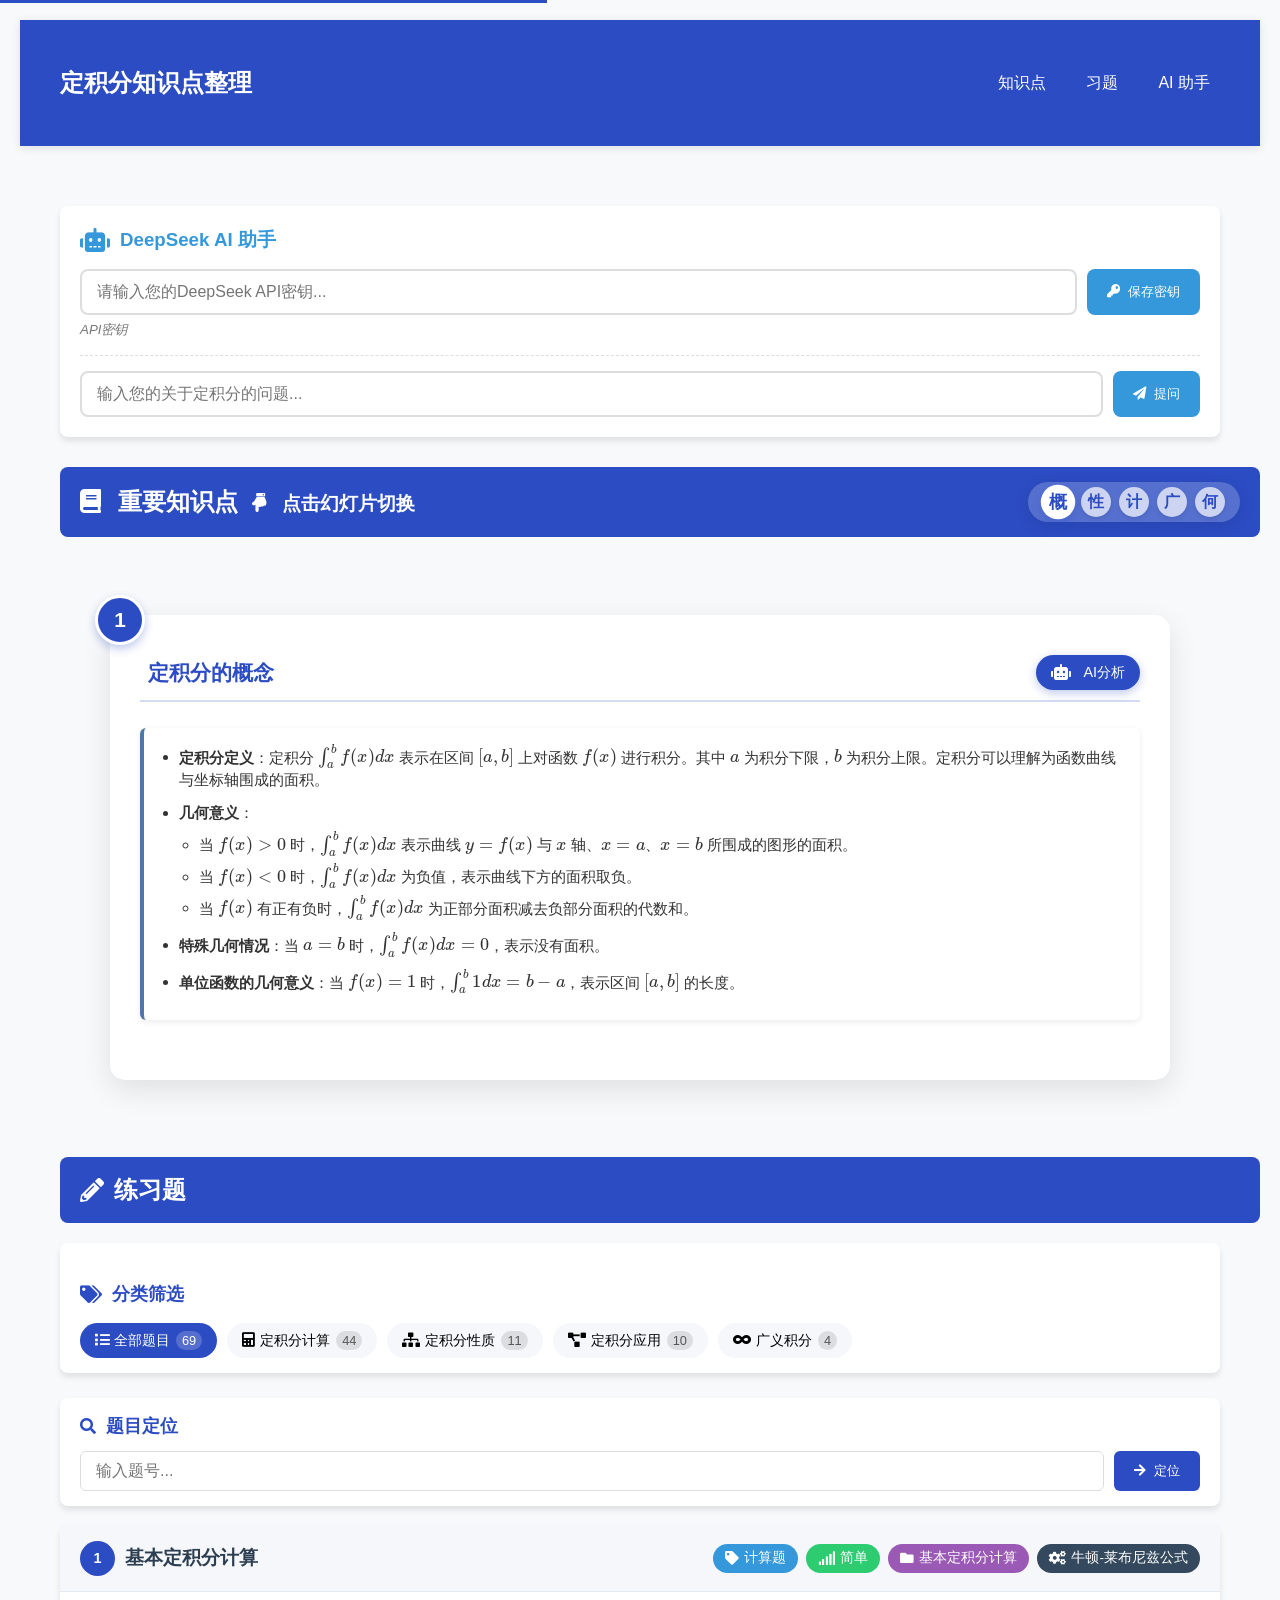
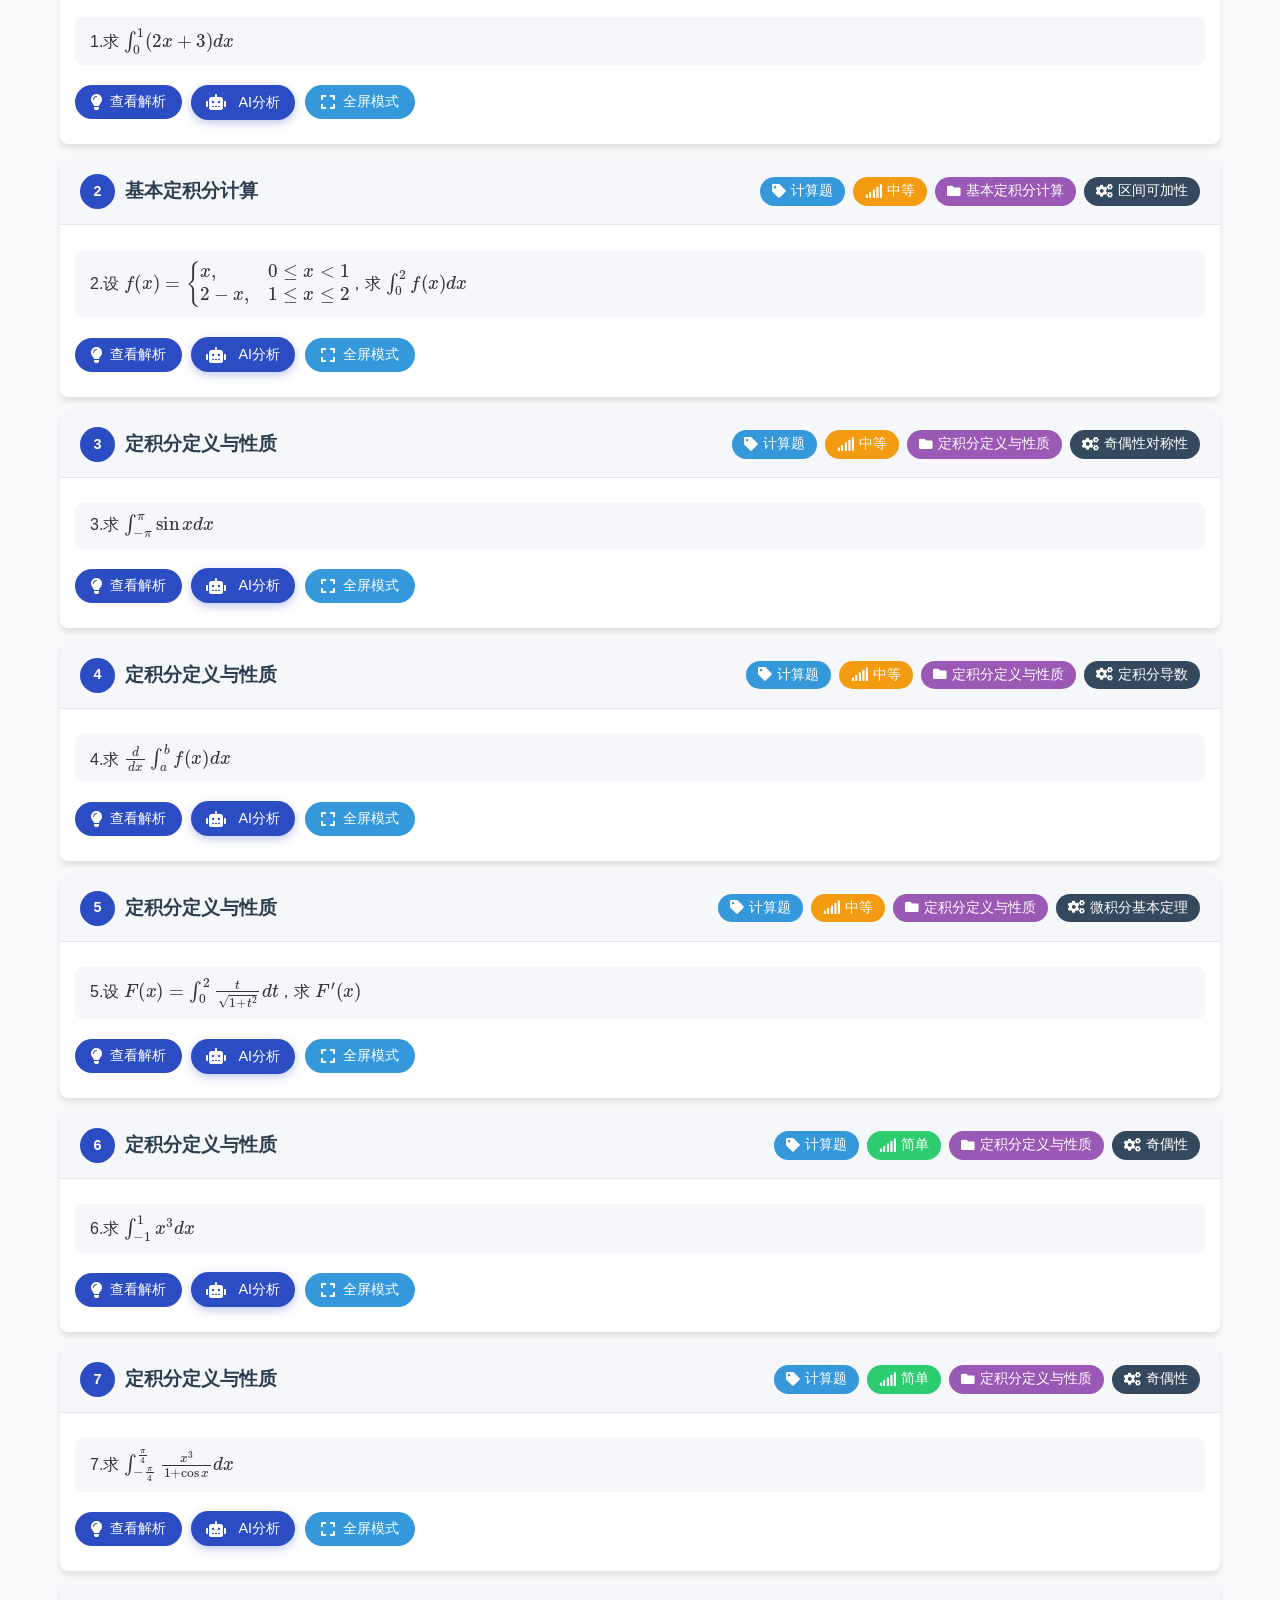
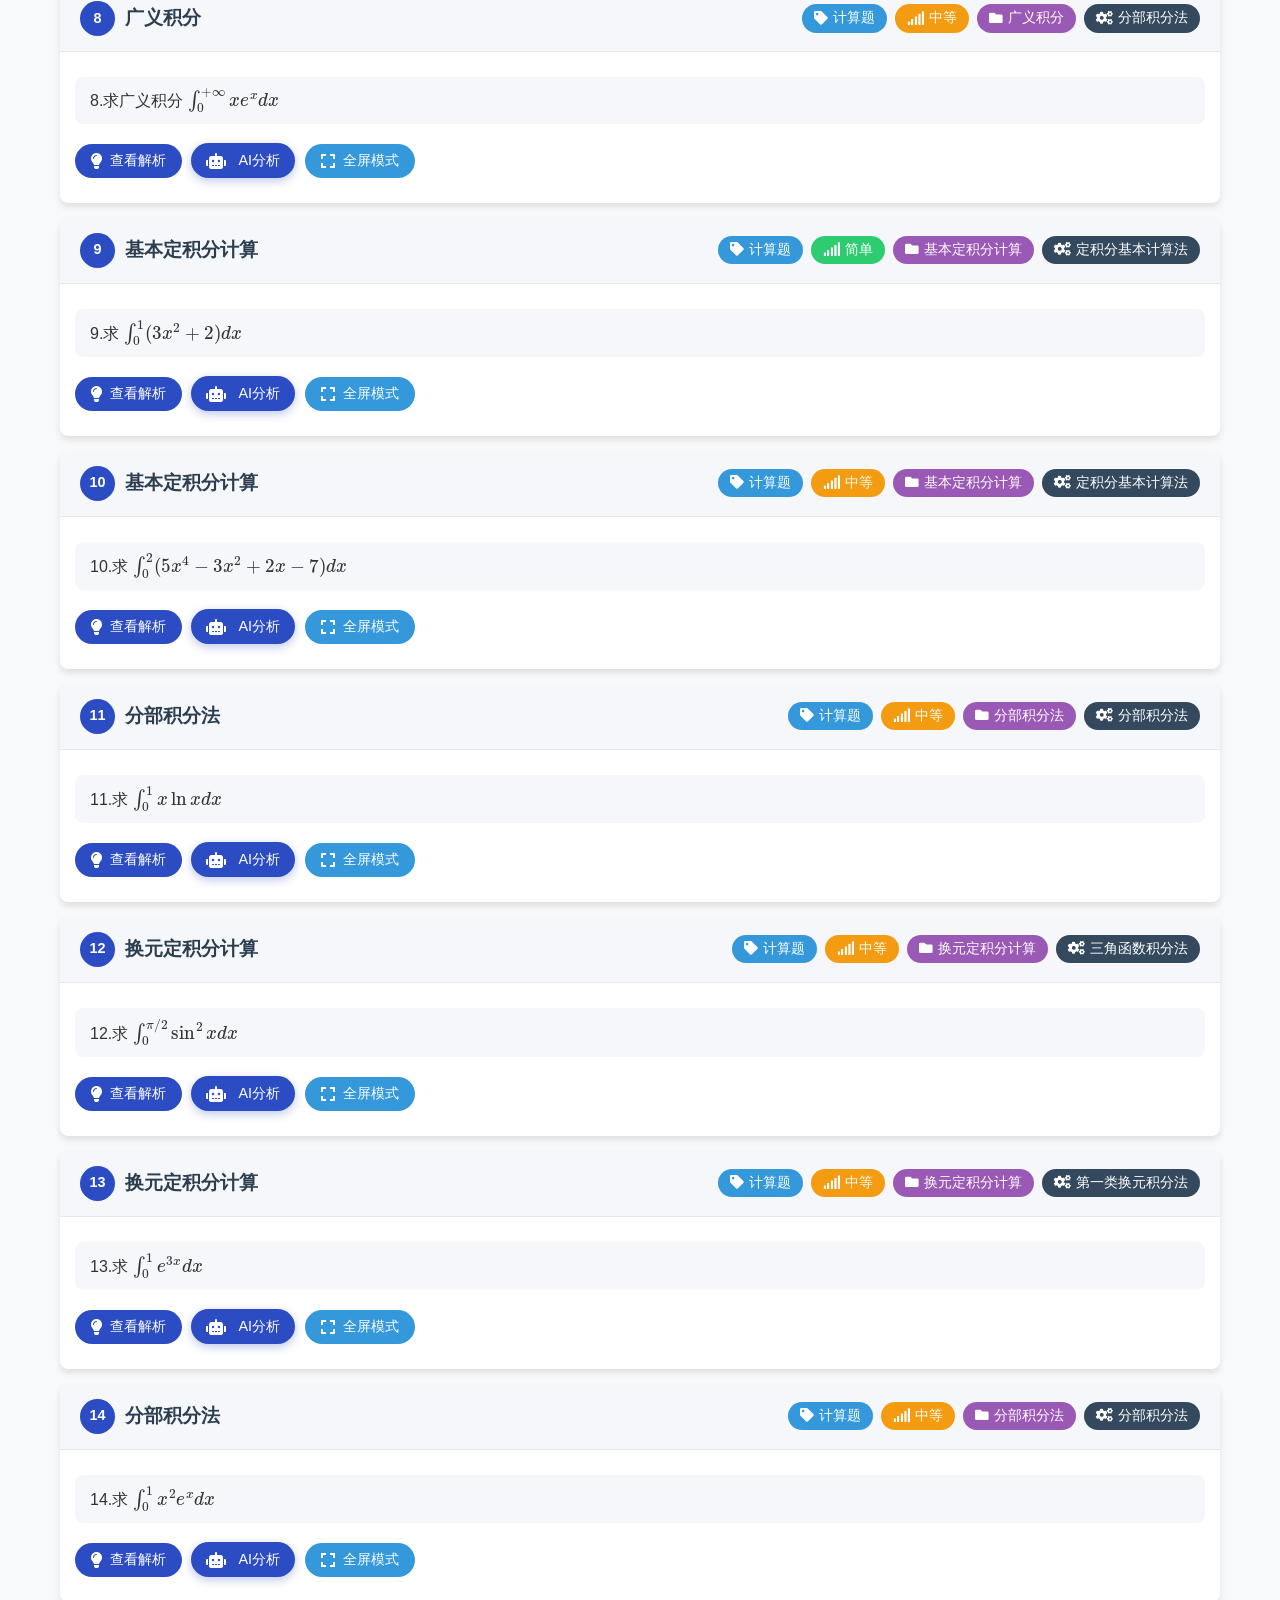
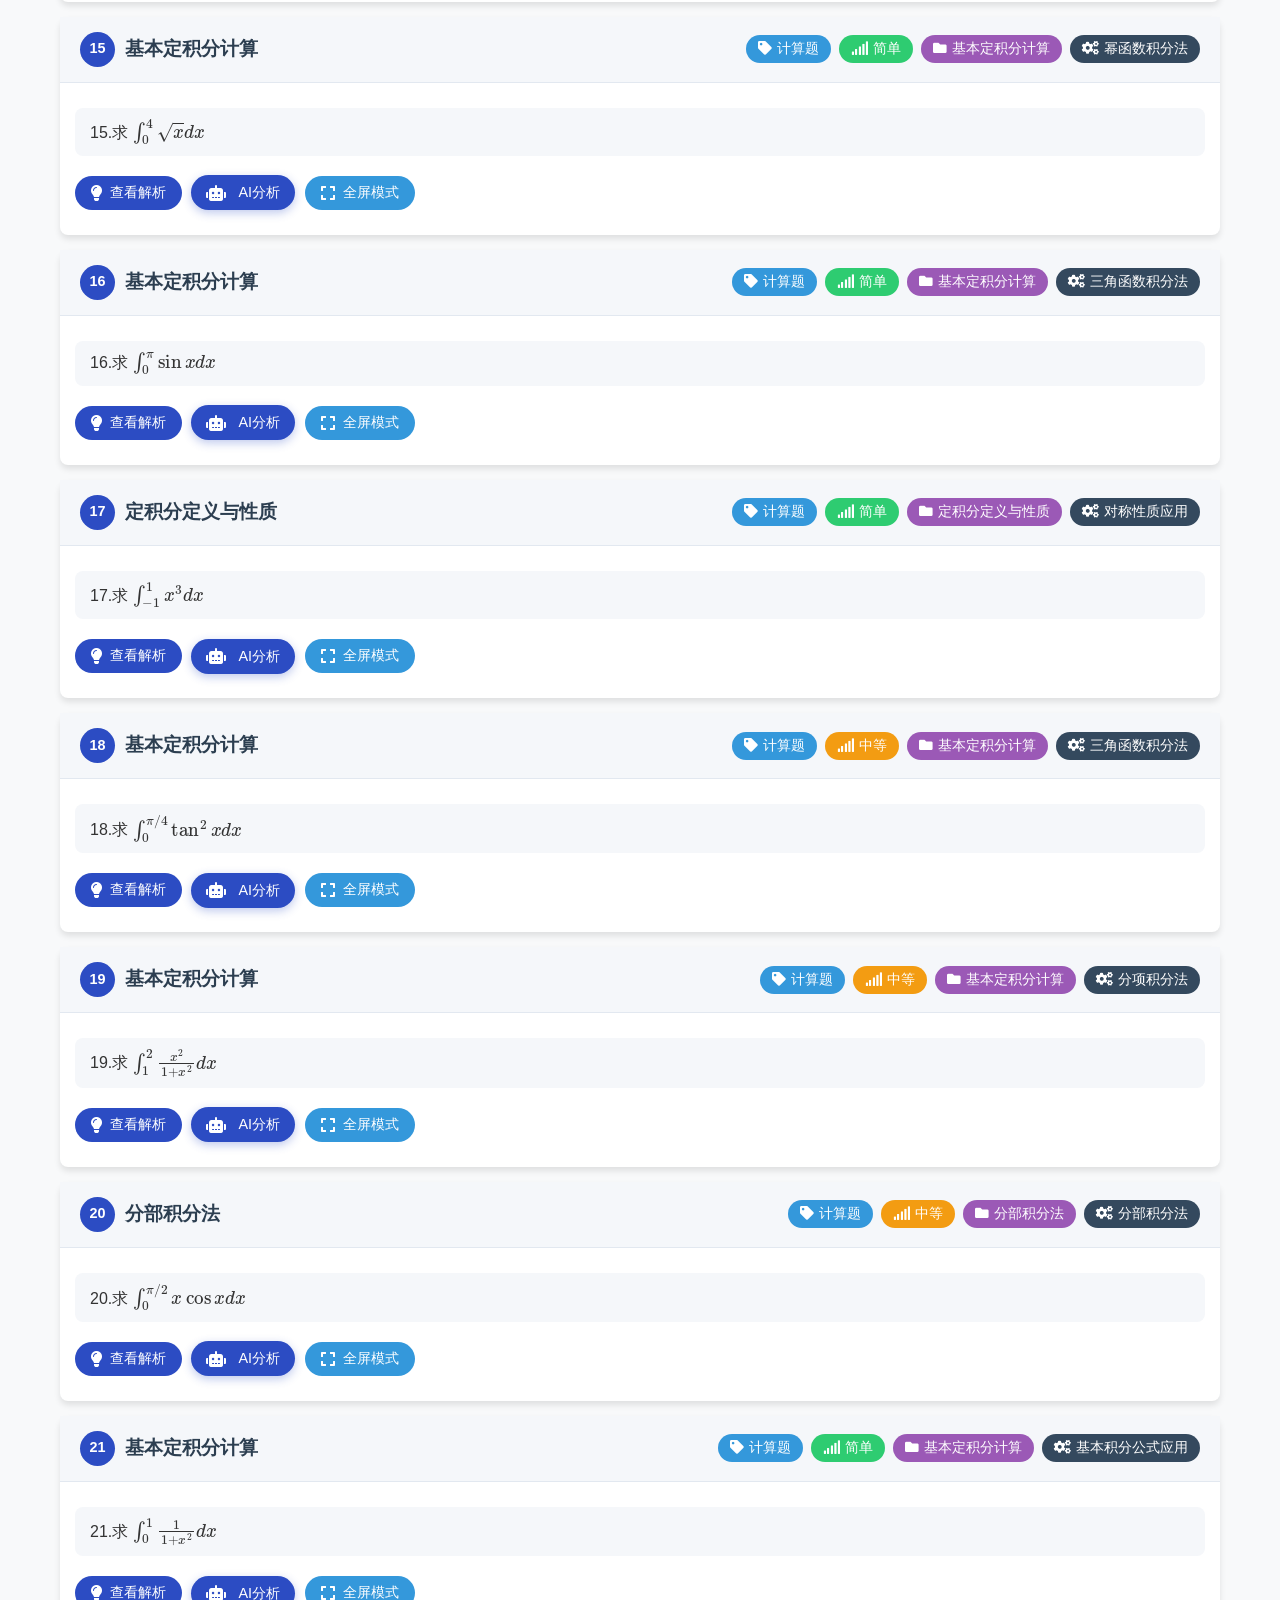
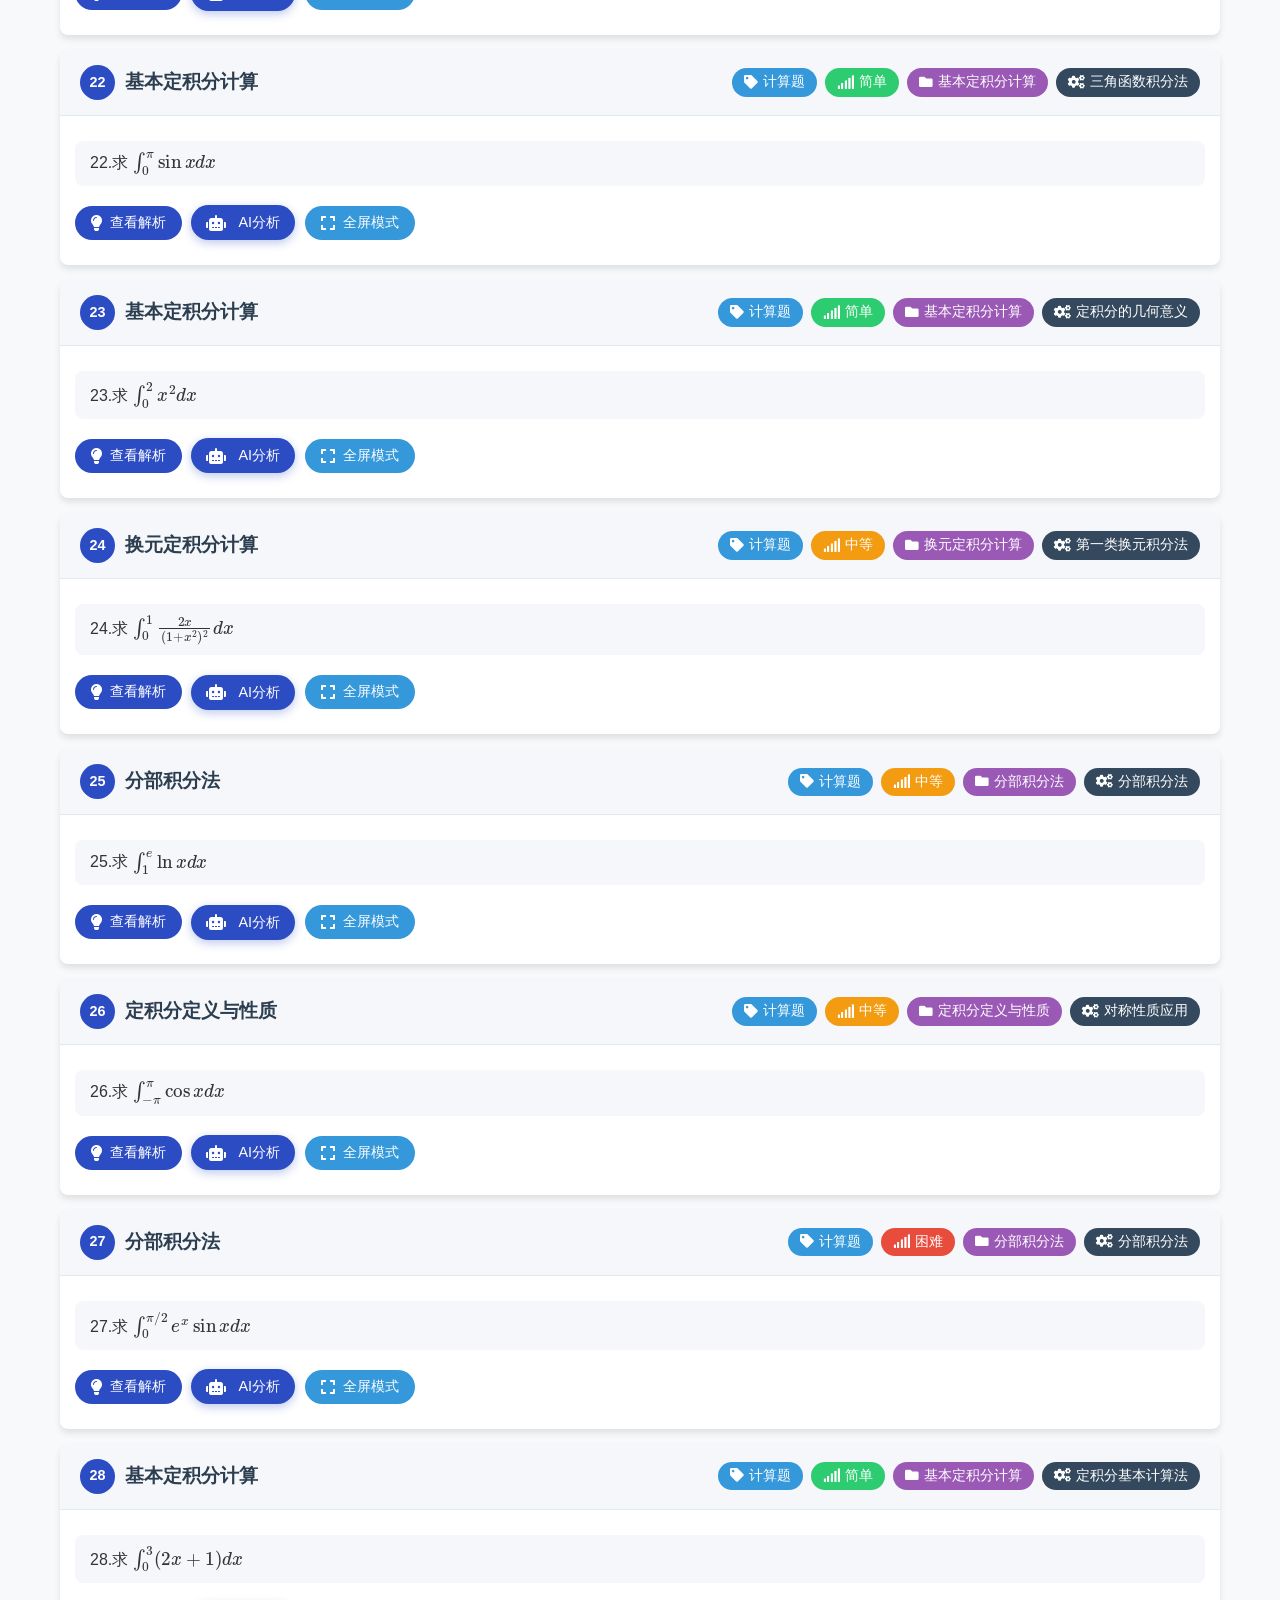
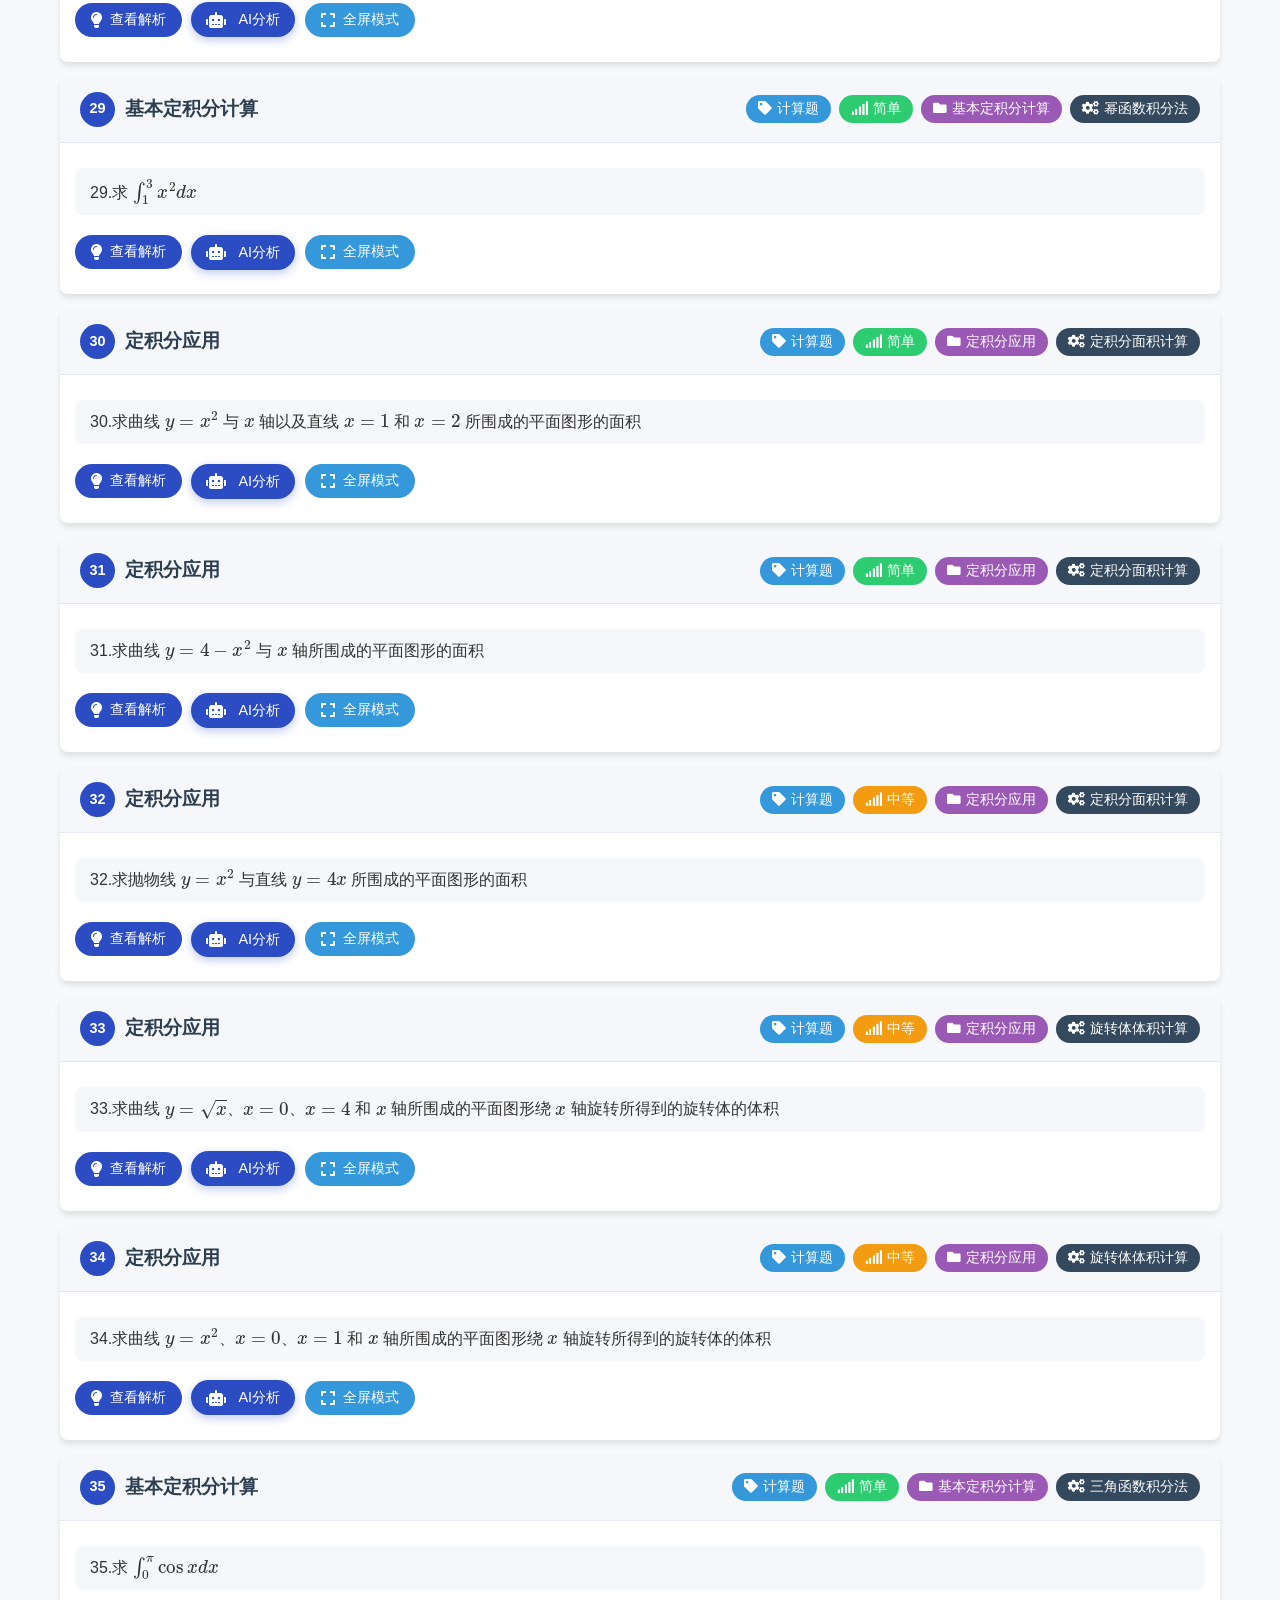
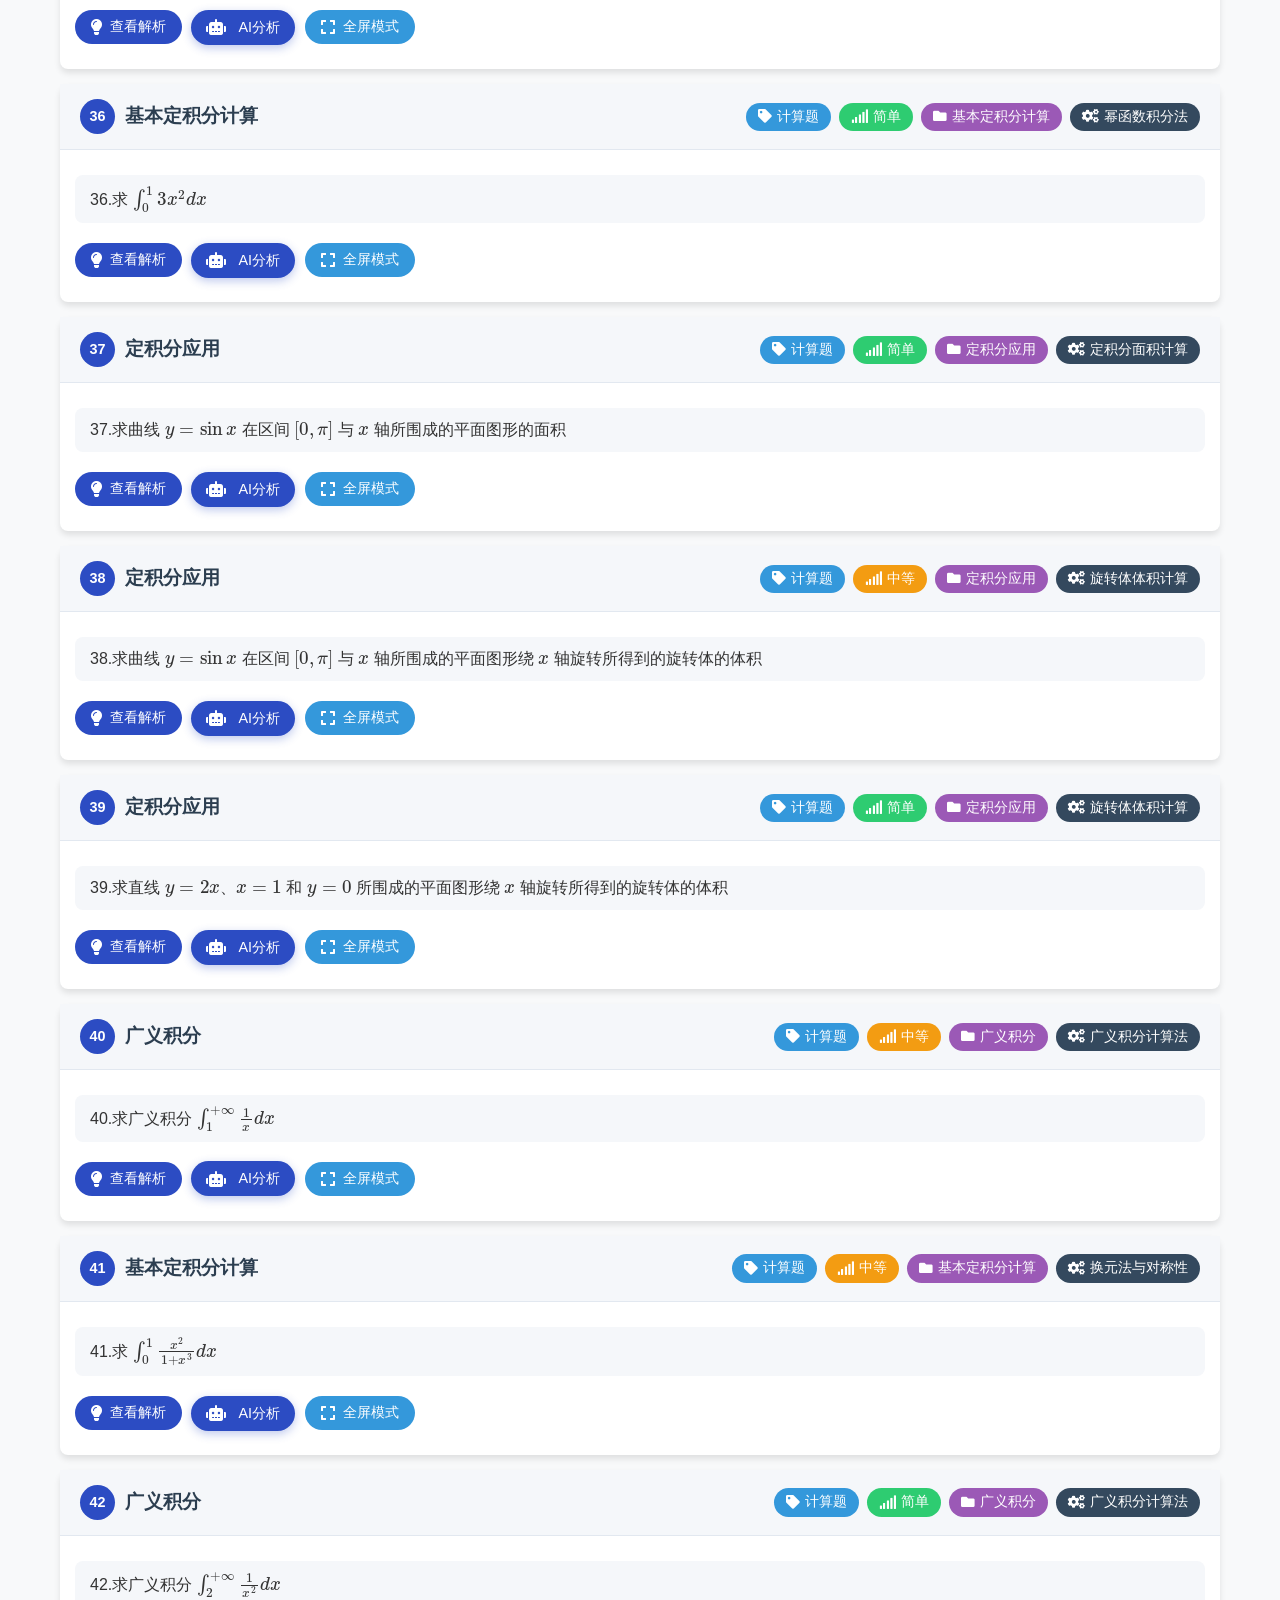
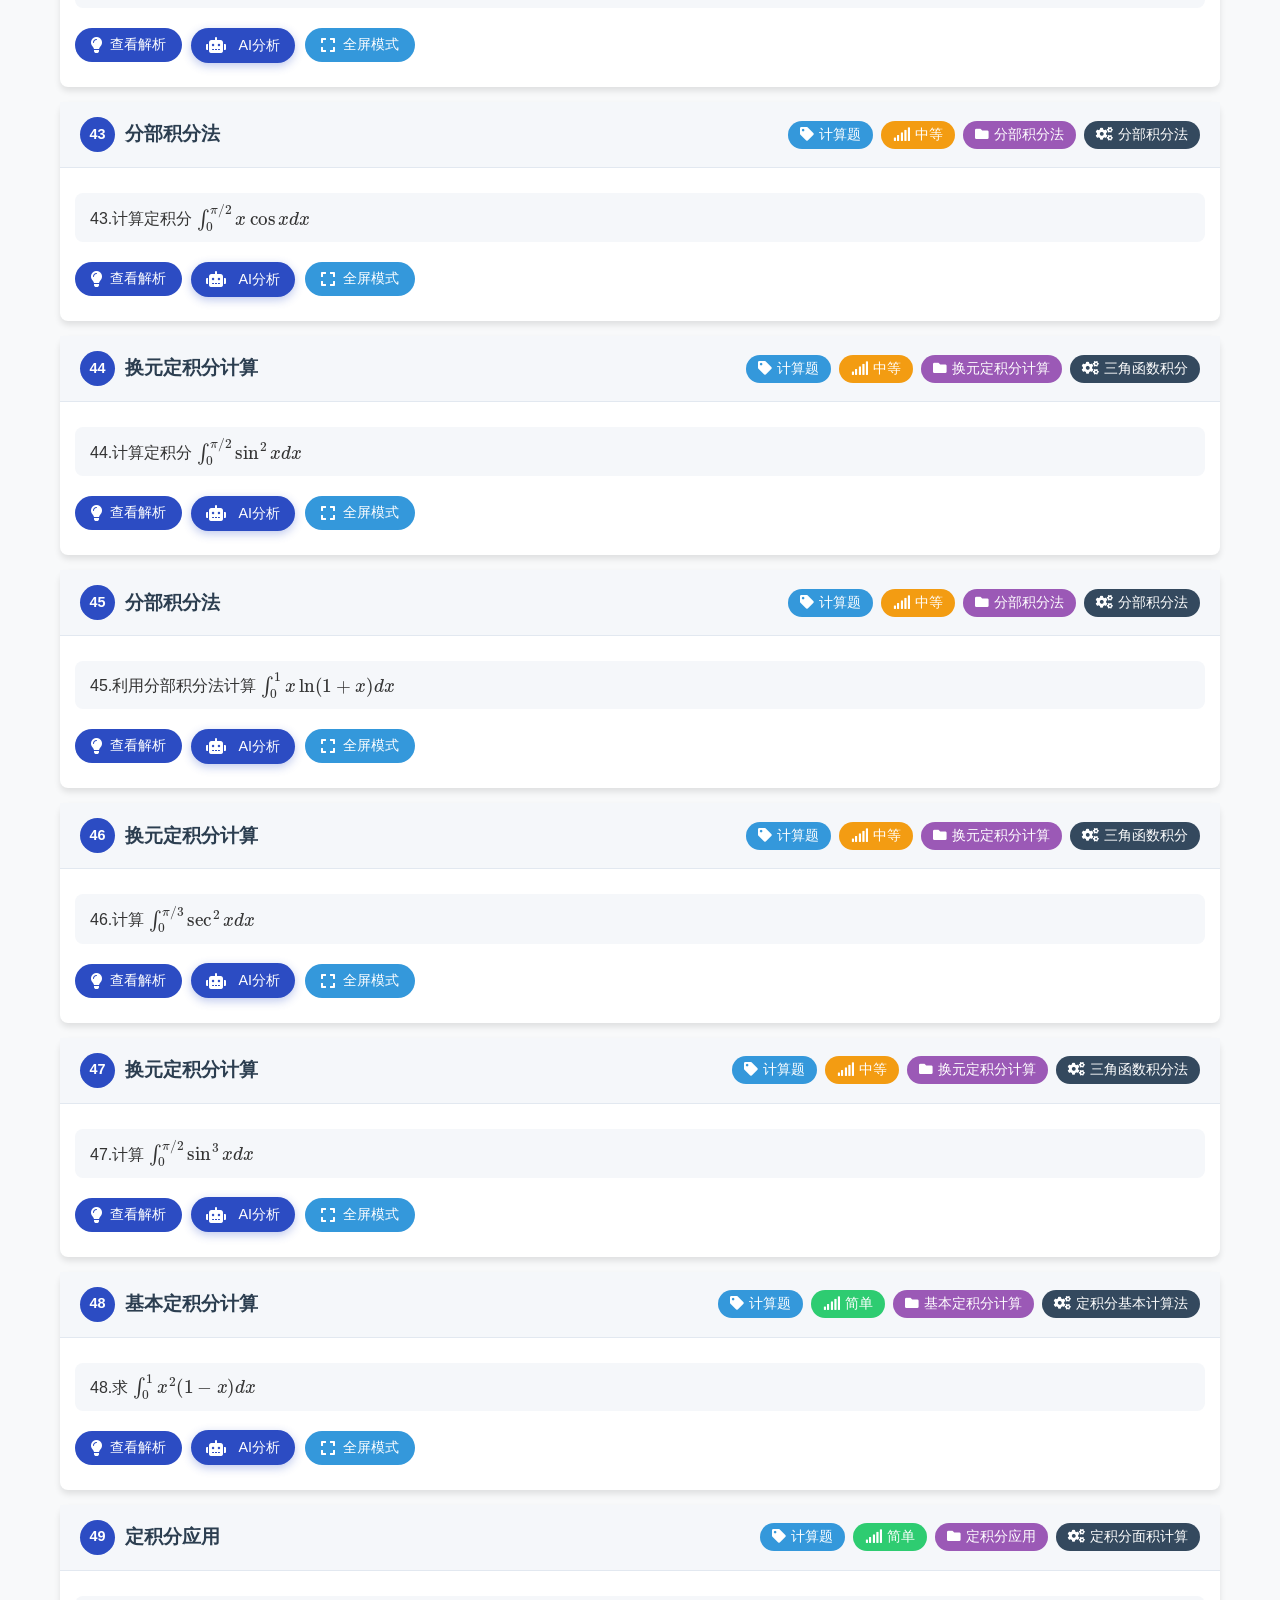
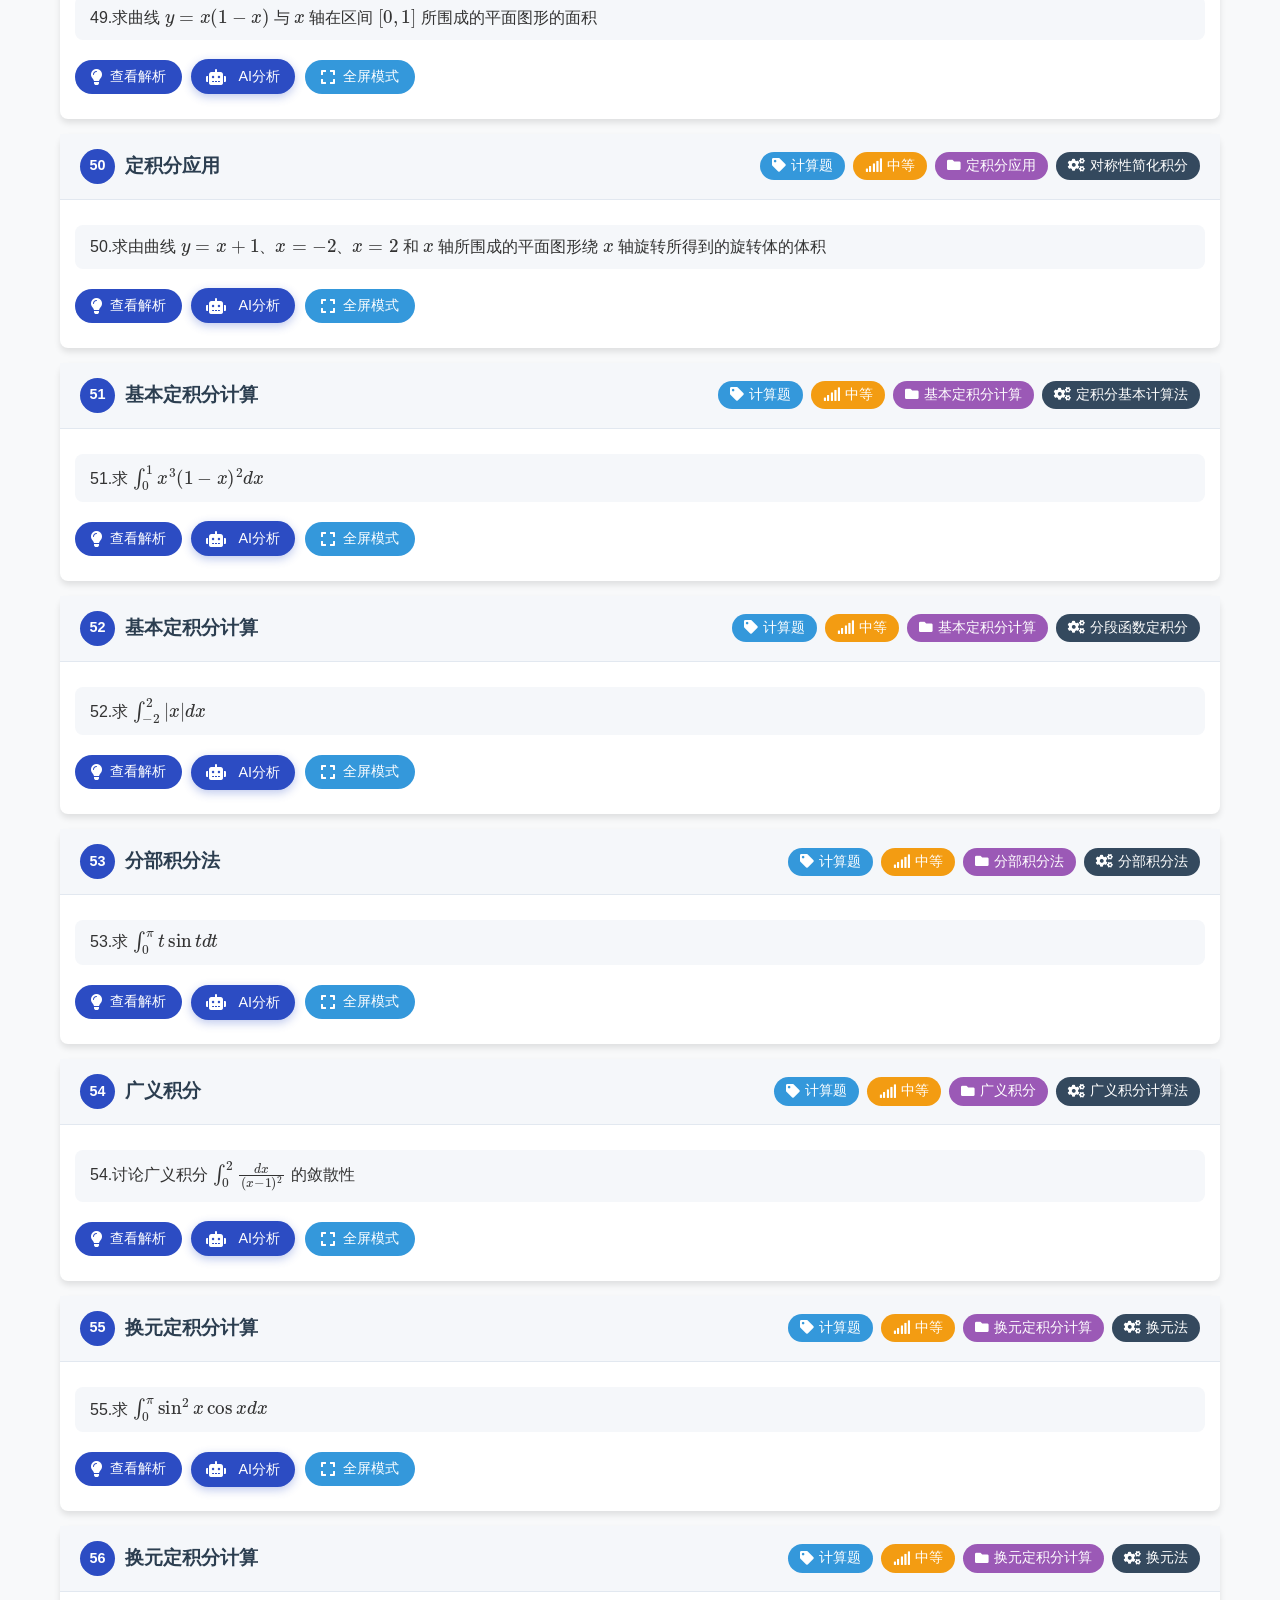
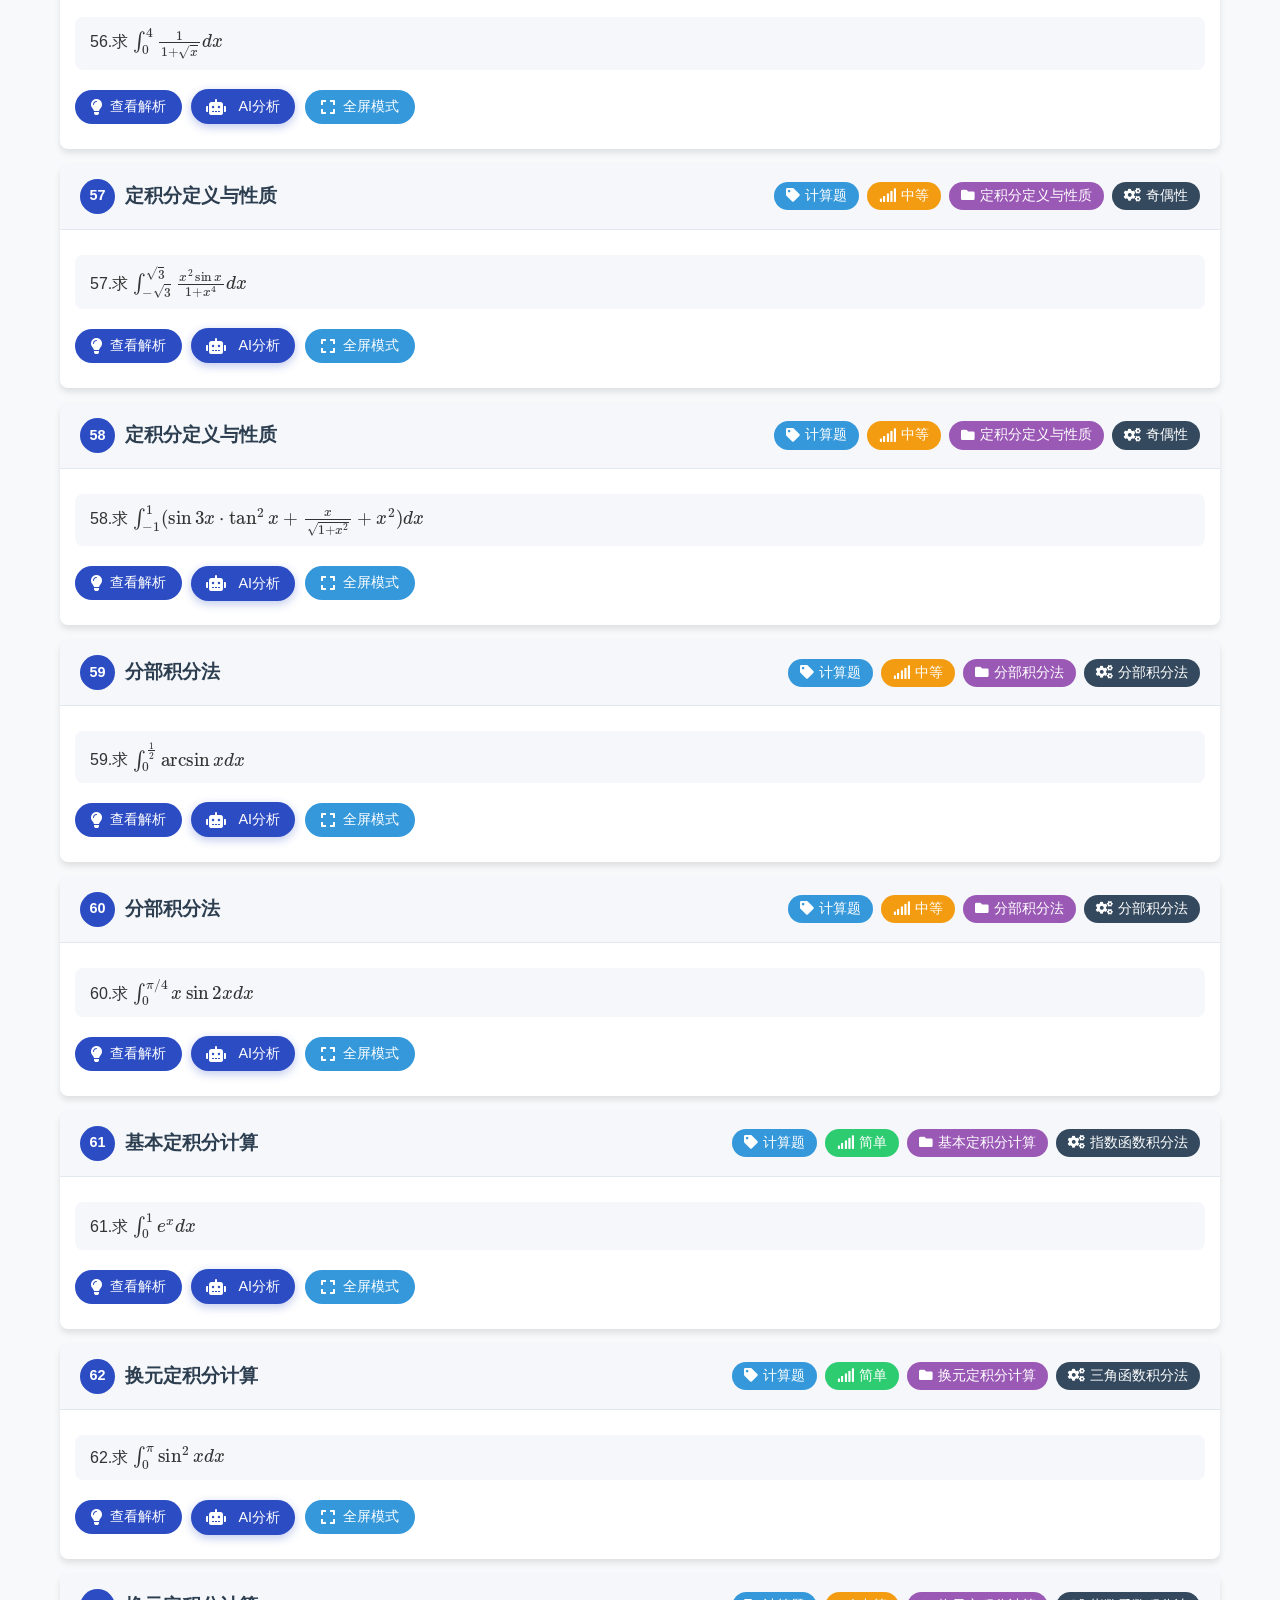
==== commit 003b128c: "feat: add math visualization and interactive learning pages for calculus concepts" ====
--- a/assets/definite-integral.html
+++ b/assets/definite-integral.html
@@ -32,7 +32,7 @@
             position: relative;
             transition: background-color 0.2s ease;
         }
-        
+
         .filter-btn.active {
             background-color: var(--primary-color);
             color: white;
@@ -70,6 +70,32 @@
             font-size: 14px;
         }
 
+        /* 全屏按钮样式 */
+        .fullscreen-btn {
+            display: inline-flex;
+            align-items: center;
+            padding: 6px 14px;
+            background: #3498db;
+            color: white;
+            border: none;
+            border-radius: 20px;
+            cursor: pointer;
+            font-size: 13px;
+            font-weight: 500;
+            margin: 10px 0;
+            margin-left: 5px;
+            transition: background-color 0.3s ease;
+        }
+
+        .fullscreen-btn:hover {
+            background-color: #2980b9;
+        }
+
+        .fullscreen-btn i {
+            margin-right: 6px;
+            font-size: 14px;
+        }
+
         /* 知识点卡片标题样式调整 */
         .knowledge-point-header {
             display: flex;
@@ -407,10 +433,10 @@
     <!-- 先加载CSS -->
     <link rel="preload" href="fontawesome/css/all.min.css" as="style">
     <link rel="stylesheet" href="fontawesome/css/all.min.css" media="print" onload="this.media='all'">
-    
+
     <!-- 声网对话式AI引擎集成 -->
     <script src="js/agora-convo-ai.js"></script>
-    
+
     <!-- 语音对话功能 -->
     <script src="js/voice-chat.js" defer></script>
     <noscript>
@@ -1112,7 +1138,7 @@
             box-shadow: 0 4px 8px rgba(44, 76, 195, 0.3);
         }
 
- 
+
 
         .start-btn {
             background: white;
@@ -1158,6 +1184,7 @@
             }
 
         }
+
         /* 筛选器和题目定位器样式 */
         .filter-section {
             margin-bottom: 25px;
@@ -2260,6 +2287,2617 @@
             }
         });
     </script>
-</body>
-
+
+    <!-- 全屏模式紧急修复脚本 -->
+    <script>
+        // 全屏模式紧急修复脚本
+        (function () {
+            console.log('全屏模式紧急修复脚本已加载');
+
+            // 直接添加样式
+            const style = document.createElement('style');
+            style.textContent = `
+                .fullscreen-btn {
+                    display: inline-flex !important;
+                    align-items: center !important;
+                    padding: 8px 16px !important;
+                    background: #3498db !important;
+                    color: white !important;
+                    border: none !important;
+                    border-radius: 20px !important;
+                    cursor: pointer !important;
+                    font-size: 14px !important;
+                    font-weight: 500 !important;
+                    margin: 10px 0 !important;
+                    margin-left: 5px !important;
+                    transition: background-color 0.3s ease !important;
+                }
+                
+                .fullscreen-btn:hover {
+                    background-color: #2980b9 !important;
+                }
+                
+                .fullscreen-btn i {
+                    margin-right: 8px !important;
+                    font-size: 16px !important;
+                }
+            `;
+            document.head.appendChild(style);
+
+            // 添加全屏按钮函数
+            function addFullscreenButtons() {
+                // 查找所有习题操作区域
+                document.querySelectorAll('.exercise-actions').forEach(actionDiv => {
+                    // 检查是否已经有全屏按钮
+                    if (!actionDiv.querySelector('.fullscreen-btn')) {
+                        // 获取习题ID
+                        const exerciseItem = actionDiv.closest('.exercise-item');
+                        if (!exerciseItem) return;
+
+                        const exerciseId = exerciseItem.getAttribute('data-id');
+                        if (!exerciseId) return;
+
+                        // 创建全屏按钮
+                        const fullscreenBtn = document.createElement('button');
+                        fullscreenBtn.className = 'fullscreen-btn';
+                        fullscreenBtn.setAttribute('data-exercise-id', exerciseId);
+                        fullscreenBtn.innerHTML = '<i class="fas fa-expand"></i> 全屏模式';
+
+                        // 直接设置onclick事件处理
+                        fullscreenBtn.onclick = function (e) {
+                            e.preventDefault();
+                            e.stopPropagation();
+
+                            console.log('点击全屏按钮，习题ID:', exerciseId);
+
+                            try {
+                                // 保存所有习题数据到localStorage
+                                if (window.ExerciseManager && Array.isArray(window.ExerciseManager.exercises)) {
+                                    localStorage.setItem('fullscreenExercises',
+                                        JSON.stringify(window.ExerciseManager.exercises));
+                                    console.log('习题数据已保存到localStorage');
+                                } else if (window.exerciseData && Array.isArray(window.exerciseData.exercises)) {
+                                    localStorage.setItem('fullscreenExercises',
+                                        JSON.stringify(window.exerciseData.exercises));
+                                    console.log('使用exerciseData保存习题数据');
+                                } else {
+                                    console.warn('无法找到习题数据');
+                                    alert('无法找到习题数据，全屏模式可能无法正常工作');
+                                }
+
+                                // 跳转到全屏页面
+                                window.location.href = 'fullscreen-page.html?id=' + exerciseId;
+                            } catch (error) {
+                                console.error('全屏模式跳转出错:', error);
+                                alert('全屏模式加载失败: ' + error.message);
+                            }
+
+                            return false;
+                        };
+
+                        // 添加到操作容器
+                        actionDiv.appendChild(fullscreenBtn);
+                    }
+                });
+            }
+
+            // 页面加载完成后执行
+            function init() {
+                console.log('添加全屏按钮...');
+                addFullscreenButtons();
+
+                // 定期检查是否有新的习题项目需要添加全屏按钮
+                setInterval(addFullscreenButtons, 2000);
+            }
+
+            // 确保在DOM加载完成后执行
+            if (document.readyState === 'loading') {
+                document.addEventListener('DOMContentLoaded', function () {
+                    setTimeout(init, 1000);
+                });
+            } else {
+                setTimeout(init, 1000);
+            }
+
+            // 在加载完成后再次执行
+            window.addEventListener('load', function () {
+                setTimeout(init, 1000);
+            });
+        })();
+    </script>
+
+    <!-- 内嵌式全屏模式容器 -->
+    <div id="inline-fullscreen-container"
+        style="display: none; position: fixed; top: 0; left: 0; width: 100%; height: 100%; background: white; z-index: 9999; flex-direction: column;">
+        <header
+            style="display: flex; justify-content: space-between; align-items: center; padding: 15px 20px; background-color: #2c4cc3; color: white; box-shadow: 0 2px 10px rgba(0, 0, 0, 0.1);">
+            <div style="font-size: 1.2rem; font-weight: bold; display: flex; align-items: center;">
+                <i class="fas fa-expand" style="margin-right: 10px;"></i> 定积分题目全屏展示
+            </div>
+            <div style="display: flex; gap: 15px;">
+                <button id="inline-speed-btn"
+                    style="background: rgba(255, 255, 255, 0.2); border: none; color: white; border-radius: 4px; padding: 6px 12px; cursor: pointer; display: flex; align-items: center; font-size: 14px;">
+                    <i class="fas fa-tachometer-alt" style="margin-right: 6px;"></i> 标准速度
+                </button>
+                <button id="inline-close-btn"
+                    style="background: rgba(255, 255, 255, 0.2); border: none; color: white; border-radius: 4px; padding: 6px 12px; cursor: pointer; display: flex; align-items: center; font-size: 14px;">
+                    <i class="fas fa-times" style="margin-right: 6px;"></i> 关闭全屏
+                </button>
+            </div>
+        </header>
+
+        <div id="inline-slide-container" style="flex: 1; overflow: auto; padding: 20px; background-color: #f8f9fa;">
+            <!-- 幻灯片内容会动态生成 -->
+        </div>
+
+        <div
+            style="display: flex; justify-content: space-between; padding: 15px; background: white; border-top: 1px solid #e2e8f0;">
+            <button id="inline-prev-slide"
+                style="display: flex; align-items: center; padding: 8px 15px; border: none; border-radius: 4px; background: #2c4cc3; color: white; cursor: pointer;">
+                <i class="fas fa-chevron-left" style="margin-right: 6px;"></i> 上一题
+            </button>
+            <div style="display: flex; align-items: center; font-size: 0.9rem; color: #343a40;">
+                题目 <span id="inline-current-slide">1</span> / <span id="inline-total-slides">N</span>
+            </div>
+            <button id="inline-next-slide"
+                style="display: flex; align-items: center; padding: 8px 15px; border: none; border-radius: 4px; background: #2c4cc3; color: white; cursor: pointer;">
+                下一题 <i class="fas fa-chevron-right" style="margin-left: 6px;"></i>
+            </button>
+        </div>
+    </div>
+
+    <script>
+        // 内嵌式全屏模式功能
+        (function () {
+            // 全局变量
+            let exercises = [];
+            let currentSlideIndex = 0;
+            let typingSpeed = 30; // 毫秒/字符
+            let isTyping = false;
+            let typingTimeout = null;
+
+            // 在页面加载完成后初始化全屏按钮
+            document.addEventListener('DOMContentLoaded', function () {
+                // 添加全屏按钮样式
+                const style = document.createElement('style');
+                style.textContent = `
+                .fullscreen-btn {
+                    display: inline-flex !important;
+                    align-items: center !important;
+                    padding: 8px 16px !important;
+                    background: #3498db !important;
+                    color: white !important;
+                    border: none !important;
+                    border-radius: 20px !important;
+                    cursor: pointer !important;
+                    font-size: 14px !important;
+                    font-weight: 500 !important;
+                    margin: 10px 0 !important;
+                    margin-left: 5px !important;
+                    transition: background-color 0.3s ease !important;
+                }
+                
+                .fullscreen-btn:hover {
+                    background-color: #2980b9 !important;
+                }
+                
+                .fullscreen-btn i {
+                    margin-right: 8px !important;
+                    font-size: 16px !important;
+                }
+                
+                /* 全屏模式样式 */
+                .inline-slide {
+                    background: white;
+                    border-radius: 8px;
+                    padding: 20px;
+                    margin-bottom: 20px;
+                    box-shadow: 0 2px 8px rgba(0, 0, 0, 0.1);
+                }
+                
+                .inline-exercise-header {
+                    display: flex;
+                    justify-content: space-between;
+                    align-items: center;
+                    margin-bottom: 20px;
+                    padding-bottom: 15px;
+                    border-bottom: 1px solid #e2e8f0;
+                }
+                
+                .inline-exercise-title-wrapper {
+                    display: flex;
+                    align-items: center;
+                    gap: 15px;
+                }
+                
+                .inline-exercise-number {
+                    background: #2c4cc3;
+                    color: white;
+                    width: 40px;
+                    height: 40px;
+                    border-radius: 50%;
+                    display: flex;
+                    align-items: center;
+                    justify-content: center;
+                    font-weight: bold;
+                    font-size: 1.1rem;
+                }
+                
+                .inline-exercise-title {
+                    font-size: 1.5rem;
+                    margin: 0;
+                    color: #2c3e50;
+                }
+                
+                .inline-exercise-meta {
+                    display: flex;
+                    gap: 10px;
+                    flex-wrap: wrap;
+                }
+                
+                .inline-exercise-tag {
+                    padding: 4px 12px;
+                    border-radius: 20px;
+                    font-size: 0.85rem;
+                    color: white;
+                    display: flex;
+                    align-items: center;
+                }
+                
+                .inline-exercise-tag i {
+                    margin-right: 6px;
+                }
+                
+                .inline-exercise-tag.type {
+                    background: #3498db;
+                }
+                
+                .inline-exercise-tag.difficulty {
+                    background: #e74c3c;
+                }
+                
+                .inline-exercise-tag.category {
+                    background: #9b59b6;
+                }
+                
+                .inline-exercise-tag.method {
+                    background: #34495e;
+                }
+                
+                .inline-exercise-tag.difficulty.easy {
+                    background: #2ecc71;
+                }
+                
+                .inline-exercise-tag.difficulty.medium {
+                    background: #f39c12;
+                }
+                
+                .inline-exercise-tag.difficulty.hard {
+                    background: #e74c3c;
+                }
+                
+                .inline-exercise-question {
+                    font-size: 1.2rem;
+                    margin-bottom: 30px;
+                    padding: 20px;
+                    background: #f5f7fa;
+                    border-radius: 8px;
+                    box-shadow: 0 2px 6px rgba(0, 0, 0, 0.1);
+                }
+                
+                .inline-solution-section {
+                    position: relative;
+                }
+                
+                .inline-toggle-solution-btn {
+                    padding: 8px 16px;
+                    background: #2c4cc3;
+                    color: white;
+                    border: none;
+                    border-radius: 20px;
+                    cursor: pointer;
+                    font-size: 14px;
+                    margin-bottom: 20px;
+                    display: flex;
+                    align-items: center;
+                    gap: 6px;
+                    transition: background 0.3s;
+                }
+                
+                .inline-toggle-solution-btn:hover {
+                    background: #1a3cb3;
+                }
+                
+                .inline-solution-content {
+                    background: white;
+                    border-radius: 8px;
+                    padding: 0;
+                    overflow: hidden;
+                    max-height: 0;
+                    opacity: 0;
+                    transition: max-height 0.5s, opacity 0.5s, padding 0.5s;
+                }
+                
+                .inline-solution-content.show {
+                    max-height: 2000px;
+                    padding: 20px;
+                    opacity: 1;
+                    margin-bottom: 20px;
+                    border: 1px solid #e2e8f0;
+                    box-shadow: 0 2px 8px rgba(0, 0, 0, 0.1);
+                }
+                
+                .inline-solution-text {
+                    white-space: pre-wrap;
+                    display: inline;
+                }
+                
+                .inline-typing-cursor {
+                    display: inline-block;
+                    width: 2px;
+                    height: 20px;
+                    background-color: #333;
+                    margin-left: 2px;
+                    animation: blink 0.7s infinite;
+                }
+                
+                @keyframes blink {
+                    0%, 100% { opacity: 1; }
+                    50% { opacity: 0; }
+                }
+                
+                .inline-explanation, .inline-answer {
+                    margin-bottom: 25px;
+                }
+                
+                .inline-explanation h4, .inline-answer h4 {
+                    color: #2c4cc3;
+                    display: flex;
+                    align-items: center;
+                    margin-top: 0;
+                    margin-bottom: 10px;
+                    font-size: 1.2rem;
+                    padding-left: 10px;
+                    border-left: 4px solid #2c4cc3;
+                }
+                
+                .inline-explanation h4 i, .inline-answer h4 i {
+                    margin-right: 8px;
+                }
+                
+                .inline-image-container {
+                    margin: 20px 0;
+                    text-align: center;
+                }
+                
+                .inline-solution-image {
+                    max-width: 70%;
+                    border-radius: 8px;
+                    box-shadow: 0 4px 8px rgba(0, 0, 0, 0.1);
+                }
+                
+                /* 增强的打字光标样式 */
+                .inline-typing-cursor {
+                    display: inline-block;
+                    width: 2px;
+                    height: 1.2em;
+                    background-color: #333;
+                    margin-left: 2px;
+                    vertical-align: middle;
+                    animation: blink 0.7s infinite;
+                }
+                
+                @keyframes blink {
+                    0%, 100% { opacity: 1; }
+                    50% { opacity: 0; }
+                }
+                
+                /* 段落样式，提高可读性 */
+                .inline-solution-text p,
+                .inline-solution-text br + span {
+                    margin-top: 0.8em;
+                    display: block;
+                }
+                
+                /* 为段落添加淡入效果 */
+                .inline-solution-text span {
+                    display: inline-block;
+                    animation: fadeIn 0.3s ease;
+                }
+                
+                @keyframes fadeIn {
+                    from { opacity: 0; }
+                    to { opacity: 1; }
+                }
+                
+                /* 确保数学公式正确显示 */
+                .inline-solution-text .MathJax {
+                    margin: 0.5em 0;
+                }
+            `;
+                document.head.appendChild(style);
+
+                // 添加全屏按钮
+                function addFullscreenButtons() {
+                    // 查找所有习题操作区域
+                    document.querySelectorAll('.exercise-item').forEach(exerciseItem => {
+                        // 获取习题ID
+                        const exerciseId = exerciseItem.getAttribute('data-id');
+                        if (!exerciseId) return;
+
+                        // 查找操作区域
+                        let actionsDiv = exerciseItem.querySelector('.exercise-actions');
+
+                        // 如果不存在操作区域，创建一个
+                        if (!actionsDiv) {
+                            const exerciseContent = exerciseItem.querySelector('.exercise-content');
+                            if (!exerciseContent) return;
+
+                            actionsDiv = document.createElement('div');
+                            actionsDiv.className = 'exercise-actions';
+
+                            // 在问题之后插入操作区域
+                            const questionDiv = exerciseContent.querySelector('.exercise-question');
+                            if (questionDiv) {
+                                questionDiv.insertAdjacentElement('afterend', actionsDiv);
+                            } else {
+                                exerciseContent.appendChild(actionsDiv);
+                            }
+                        }
+
+                        // 检查是否已经有全屏按钮
+                        if (!actionsDiv.querySelector('.fullscreen-btn')) {
+                            // 创建全屏按钮
+                            const fullscreenBtn = document.createElement('button');
+                            fullscreenBtn.className = 'fullscreen-btn';
+                            fullscreenBtn.setAttribute('data-exercise-id', exerciseId);
+                            fullscreenBtn.innerHTML = '<i class="fas fa-expand"></i> 全屏模式';
+
+                            // 直接设置onclick事件处理
+                            fullscreenBtn.onclick = function (e) {
+                                e.preventDefault();
+                                e.stopPropagation();
+
+                                console.log('点击全屏按钮，习题ID:', exerciseId);
+
+                                try {
+                                    // 获取习题数据
+                                    let exercisesData = [];
+                                    if (window.ExerciseManager && Array.isArray(window.ExerciseManager.exercises)) {
+                                        exercisesData = window.ExerciseManager.exercises;
+                                        console.log('从ExerciseManager获取习题数据');
+                                    } else if (window.exerciseData && Array.isArray(window.exerciseData.exercises)) {
+                                        exercisesData = window.exerciseData.exercises;
+                                        console.log('从exerciseData获取习题数据');
+                                    } else {
+                                        console.warn('无法找到习题数据');
+                                        alert('无法找到习题数据，全屏模式可能无法正常工作');
+                                        return;
+                                    }
+
+                                    // 直接使用
+                                    showInlineFullscreen(exercisesData, exerciseId);
+                                } catch (error) {
+                                    console.error('全屏模式加载出错:', error);
+                                    alert('全屏模式加载失败: ' + error.message);
+                                }
+
+                                return false;
+                            };
+
+                            // 添加到操作容器
+                            actionsDiv.appendChild(fullscreenBtn);
+                        }
+                    });
+                }
+
+                // 初始化事件处理
+                function initEventHandlers() {
+                    // 关闭按钮
+                    document.getElementById('inline-close-btn').addEventListener('click', function () {
+                        document.getElementById('inline-fullscreen-container').style.display = 'none';
+                        document.body.style.overflow = ''; // 恢复滚动
+                    });
+
+                    // 速度切换按钮
+                    document.getElementById('inline-speed-btn').addEventListener('click', function () {
+                        if (typingSpeed === 30) {
+                            typingSpeed = 10; // 快速
+                            this.innerHTML = '<i class="fas fa-tachometer-alt" style="margin-right: 6px;"></i> 快速打字';
+                        } else if (typingSpeed === 10) {
+                            typingSpeed = 0; // 立即显示
+                            this.innerHTML = '<i class="fas fa-tachometer-alt" style="margin-right: 6px;"></i> 立即显示';
+                        } else {
+                            typingSpeed = 30; // 标准
+                            this.innerHTML = '<i class="fas fa-tachometer-alt" style="margin-right: 6px;"></i> 标准速度';
+                        }
+
+                        // 如果当前正在显示解析，重新开始打字效果
+                        const currentSlide = document.getElementById(`inline-slide-${currentSlideIndex}`);
+                        if (currentSlide) {
+                            const solutionContent = currentSlide.querySelector('.inline-solution-content.show');
+                            if (solutionContent) {
+                                const solutionText = currentSlide.querySelector('.inline-solution-text');
+                                const cursor = currentSlide.querySelector('.inline-typing-cursor');
+                                const exercise = exercises[currentSlideIndex];
+
+                                if (typingSpeed === 0) {
+                                    // 立即显示全部
+                                    solutionText.innerHTML = exercise.explanation;
+                                    cursor.style.display = 'none';
+
+                                    // 重新渲染公式
+                                    if (window.MathJax && window.MathJax.typesetPromise) {
+                                        window.MathJax.typesetPromise([solutionContent])
+                                            .catch(err => console.warn('MathJax渲染错误:', err));
+                                    }
+                                } else {
+                                    // 重新开始打字效果
+                                    if (isTyping) {
+                                        clearTimeout(typingTimeout);
+                                        isTyping = false;
+                                    }
+                                    startTypingEffect(solutionText, cursor, exercise.explanation, currentSlideIndex);
+                                }
+                            }
+                        }
+                    });
+
+                    // 上一题按钮
+                    document.getElementById('inline-prev-slide').addEventListener('click', function () {
+                        if (currentSlideIndex > 0) {
+                            goToSlide(currentSlideIndex - 1);
+                        }
+                    });
+
+                    // 下一题按钮
+                    document.getElementById('inline-next-slide').addEventListener('click', function () {
+                        if (currentSlideIndex < exercises.length - 1) {
+                            goToSlide(currentSlideIndex + 1);
+                        }
+                    });
+
+                    // 键盘事件
+                    document.addEventListener('keydown', function (e) {
+                        // 只有在全屏模式显示时才处理
+                        if (document.getElementById('inline-fullscreen-container').style.display !== 'flex') {
+                            return;
+                        }
+
+                        if (e.key === 'ArrowLeft') {
+                            // 左箭头 - 上一题
+                            if (currentSlideIndex > 0) {
+                                goToSlide(currentSlideIndex - 1);
+                            }
+                        } else if (e.key === 'ArrowRight' || e.key === ' ') {
+                            // 右箭头或空格 - 下一题
+                            if (currentSlideIndex < exercises.length - 1) {
+                                goToSlide(currentSlideIndex + 1);
+                            }
+                        } else if (e.key === 'Escape') {
+                            // ESC - 关闭全屏
+                            document.getElementById('inline-fullscreen-container').style.display = 'none';
+                            document.body.style.overflow = ''; // 恢复滚动
+                        }
+                    });
+                }
+
+                // 显示内嵌全屏模式
+                function showInlineFullscreen(exercisesData, initialExerciseId) {
+                    // 保存习题数据
+                    exercises = exercisesData;
+
+                    // 查找初始习题索引
+                    let initialIndex = 0;
+                    if (initialExerciseId) {
+                        const index = exercises.findIndex(ex => ex.id == initialExerciseId);
+                        if (index !== -1) {
+                            initialIndex = index;
+                        }
+                    }
+                    currentSlideIndex = initialIndex;
+
+                    // 渲染幻灯片
+                    renderSlides();
+
+                    // 显示全屏容器
+                    const container = document.getElementById('inline-fullscreen-container');
+                    container.style.display = 'flex';
+
+                    // 锁定背景滚动
+                    document.body.style.overflow = 'hidden';
+
+                    // 滚动到顶部
+                    container.scrollTop = 0;
+
+                    // 更新计数器
+                    updateCounter();
+
+                    // 更新导航按钮状态
+                    updateNavButtons();
+                }
+
+                // 渲染所有幻灯片
+                function renderSlides() {
+                    const container = document.getElementById('inline-slide-container');
+                    container.innerHTML = '';
+
+                    exercises.forEach((exercise, index) => {
+                        const slide = document.createElement('div');
+                        slide.className = `inline-slide ${index === currentSlideIndex ? '' : 'slide-hidden'}`;
+                        slide.id = `inline-slide-${index}`;
+                        slide.style.display = index === currentSlideIndex ? 'block' : 'none';
+
+                        // 获取难度文本
+                        const difficultyText = getDifficultyText(exercise.difficulty);
+
+                        // 判断是否需要显示图片
+                        const needsPlot = ['30', '31', '32', '33', '34', '37', '38', '39', '49', '50'].includes(exercise.id.toString());
+
+                        slide.innerHTML = `
+                        <div class="inline-exercise-header">
+                            <div class="inline-exercise-title-wrapper">
+                                <div class="inline-exercise-number">${exercise.id}</div>
+                                <h3 class="inline-exercise-title">${exercise.title}</h3>
+                            </div>
+                            <div class="inline-exercise-meta">
+                                <div class="inline-exercise-tag type"><i class="fas fa-tag"></i> ${exercise.type}</div>
+                                <div class="inline-exercise-tag difficulty ${exercise.difficulty}"><i class="fas fa-signal"></i> ${difficultyText}</div>
+                                <div class="inline-exercise-tag category"><i class="fas fa-folder"></i> ${exercise.category}</div>
+                                ${exercise.method ? `<div class="inline-exercise-tag method"><i class="fas fa-cogs"></i> ${exercise.method}</div>` : ''}
+                            </div>
+                        </div>
+                        <div class="inline-exercise-question">${exercise.question}</div>
+                        <div class="inline-solution-section">
+                            <button class="inline-toggle-solution-btn" data-slide="${index}">
+                                <i class="fas fa-lightbulb"></i> 显示解析
+                            </button>
+                            <div class="inline-solution-content" id="inline-solution-${index}">
+                                ${needsPlot ? `
+                                <div class="inline-image-container">
+                                    <img src="../images/plots/plot-${exercise.id}.png" alt="函数图像" class="inline-solution-image">
+                                </div>
+                                ` : ''}
+                                <div class="inline-explanation">
+                                    <h4><i class="fas fa-chalkboard-teacher"></i> 解析</h4>
+                                    <div class="inline-explanation-text">
+                                        <div class="inline-solution-text" id="inline-solution-text-${index}"></div>
+                                        <span class="inline-typing-cursor" id="inline-cursor-${index}" style="display: none;"></span>
+                                    </div>
+                                </div>
+                                <div class="inline-answer">
+                                    <h4><i class="fas fa-check-circle"></i> 答案</h4>
+                                    <div>${exercise.answer}</div>
+                                </div>
+                            </div>
+                        </div>
+                    `;
+
+                        container.appendChild(slide);
+                    });
+
+                    // 给每个解析按钮添加点击事件
+                    document.querySelectorAll('.inline-toggle-solution-btn').forEach(btn => {
+                        btn.addEventListener('click', function () {
+                            const slideIndex = parseInt(this.getAttribute('data-slide'));
+                            const solutionContent = document.getElementById(`inline-solution-${slideIndex}`);
+                            const solutionText = document.getElementById(`inline-solution-text-${slideIndex}`);
+                            const cursor = document.getElementById(`inline-cursor-${slideIndex}`);
+
+                            if (!solutionContent) {
+                                console.error('Solution content DOM element not found.');
+                                return; // Exit if the main content area is missing
+                            }
+
+                            if (solutionContent.classList.contains('user-clicked')) {
+                                // Action: Hide the solution
+                                solutionContent.classList.remove('user-clicked', 'show'); // Remove 'user-clicked' and 'show' (if present)
+
+                                // Apply styles to hide (these mirror the default CSS state for .inline-solution-content)
+                                solutionContent.style.maxHeight = '0';
+                                solutionContent.style.opacity = '0';
+                                solutionContent.style.padding = '0';
+                                solutionContent.style.visibility = 'hidden';
+                                // solutionContent.style.display = 'none'; // CSS without user-clicked should already handle this.
+
+                                this.innerHTML = '<i class="fas fa-lightbulb"></i> 显示解析'; // Update button text/icon
+
+                                // Stop any ongoing typing animation
+                                if (window.isTyping) {
+                                    clearTimeout(window.typingTimeout);
+                                    window.isTyping = false;
+                                }
+                                if (cursor) { // Check if cursor element exists
+                                    cursor.style.display = 'none';
+                                }
+
+                            } else {
+                                // Action: Show the solution
+                                solutionContent.classList.add('user-clicked'); // Add 'user-clicked' to trigger CSS for showing
+
+                                // Apply styles to show (these mirror the CSS for .inline-solution-content.user-clicked)
+                                solutionContent.style.maxHeight = '2000px'; // Or a more dynamic value like 'none' or scrollHeight if calculated
+                                solutionContent.style.opacity = '1';
+                                solutionContent.style.padding = '20px';
+                                solutionContent.style.visibility = 'visible';
+                                solutionContent.style.display = 'block'; // Ensure it's displayed as a block
+
+                                this.innerHTML = '<i class="fas fa-eye-slash"></i> 隐藏解析'; // Update button text/icon
+
+                                // Retrieve the exercise data for the current slide
+                                const exercises = window.fullscreenExercises || []; // Use global exercises data
+                                const exercise = exercises[slideIndex];
+
+                                if (!exercise) {
+                                    console.error('Cannot find exercise data for slide index:', slideIndex);
+                                    if (solutionText) { // Check if solutionText element exists
+                                        // Display error directly if data is missing
+                                        solutionText.innerHTML = "错误：无法加载解析内容。";
+                                    }
+                                    return; // Exit if no exercise data
+                                }
+                                const exerciseExplanation = exercise.explanation;
+
+                                // Ensure solutionText and cursor elements are valid before using them
+                                if (solutionText && cursor) {
+                                    if (window.typingSpeed === 0) {
+                                        // Immediate display of the full explanation
+                                        solutionText.innerHTML = exerciseExplanation; // Consider using a sanitizer or careful formatting if explanation contains HTML
+                                        cursor.style.display = 'none';
+
+                                        // Re-render MathJax formulas for the immediately displayed content
+                                        if (window.MathJax) {
+                                            if (window.MathJax.typesetPromise) {
+                                                window.MathJax.typesetPromise([solutionContent])
+                                                    .catch(err => console.warn('MathJax rendering error (immediate display):', err));
+                                            } else if (window.MathJax.Hub) {
+                                                window.MathJax.Hub.Queue(["Typeset", window.MathJax.Hub, solutionContent]);
+                                            }
+                                        }
+                                    } else {
+                                        // Start the typing animation effect
+                                        if (typeof window.startTypingEffect === 'function') {
+                                            window.startTypingEffect(solutionText, cursor, exerciseExplanation, slideIndex);
+                                        } else {
+                                            console.error("startTypingEffect function is not defined. Displaying content directly.");
+                                            // Fallback: display content directly if typing effect function is missing
+                                            solutionText.innerHTML = exerciseExplanation;
+                                            if (cursor) cursor.style.display = 'none';
+                                            // Also render MathJax in this fallback case
+                                            if (window.MathJax) {
+                                                if (window.MathJax.typesetPromise) {
+                                                    window.MathJax.typesetPromise([solutionContent])
+                                                        .catch(err => console.warn('MathJax rendering error (fallback display):', err));
+                                                } else if (window.MathJax.Hub) {
+                                                    window.MathJax.Hub.Queue(["Typeset", window.MathJax.Hub, solutionContent]);
+                                                }
+                                            }
+                                        }
+                                    }
+                                } else {
+                                    console.error("Solution text or cursor DOM element not found for typing effect. Content may not display correctly.");
+                                    // Fallback if essential elements for typing are missing: try to display explanation directly in solutionContent
+                                    solutionContent.innerHTML = `<div class="inline-explanation"><h4><i class="fas fa-chalkboard-teacher"></i> 解析</h4><div class="explanation-content">${exerciseExplanation}</div></div>`; // Basic structure
+                                    if (window.MathJax) { // Try to render MathJax anyway
+                                        if (window.MathJax.typesetPromise) {
+                                            window.MathJax.typesetPromise([solutionContent]).catch(err => console.warn('MathJax rendering error (elements missing fallback):', err));
+                                        } else if (window.MathJax.Hub) {
+                                            window.MathJax.Hub.Queue(["Typeset", window.MathJax.Hub, solutionContent]);
+                                        }
+                                    }
+                                }
+                            }
+                        });
+                    });
+
+                    // 渲染数学公式
+                    if (window.MathJax && window.MathJax.typesetPromise) {
+                        window.MathJax.typesetPromise()
+                            .catch(err => console.warn('MathJax渲染错误:', err));
+                    }
+                }
+
+                // 切换到指定幻灯片
+                function goToSlide(index) {
+                    if (index < 0 || index >= exercises.length) return;
+
+                    // 更新当前幻灯片索引
+                    const prevIndex = currentSlideIndex;
+                    currentSlideIndex = index;
+
+                    // 更新幻灯片显示
+                    const prevSlide = document.getElementById(`inline-slide-${prevIndex}`);
+                    const currentSlide = document.getElementById(`inline-slide-${index}`);
+
+                    if (prevSlide) prevSlide.style.display = 'none';
+                    if (currentSlide) currentSlide.style.display = 'block';
+
+                    // 更新计数器和导航按钮
+                    updateCounter();
+                    updateNavButtons();
+
+                    // 重置行计数和解析显示状态
+                    window.currentLine = 0;
+                    window.totalLines = 0;
+                    window.solutionLines = [];
+
+                    // 隐藏解析
+                    const prevSolution = document.getElementById(`inline-solution-${prevIndex}`);
+                    const prevButton = document.querySelector(`.inline-toggle-solution-btn[data-slide="${prevIndex}"]`);
+
+                    if (prevSolution && prevSolution.classList.contains('show')) {
+                        prevSolution.classList.remove('show');
+                        if (prevButton) prevButton.innerHTML = '<i class="fas fa-lightbulb"></i> 显示解析';
+                    }
+
+                    // 滚动到顶部
+                    document.getElementById('inline-slide-container').scrollTop = 0;
+
+                    // 渲染数学公式
+                    if (window.MathJax && window.MathJax.typesetPromise) {
+                        window.MathJax.typesetPromise([currentSlide])
+                            .catch(err => console.warn('MathJax渲染错误:', err));
+                    }
+                }
+
+                // 全局变量，用于跟踪当前显示的行
+                window.currentLine = 0;
+                window.totalLines = 0;
+                window.solutionLines = [];
+
+                /**
+                 * 按行显示解析内容的函数
+                 * @param {number} slideIndex - 当前幻灯片的索引
+                 * @param {boolean} isClick - 是否由点击事件触发
+                 */
+                function showNextLine(slideIndex, isClick = false) {
+                    // 获取解析文本元素
+                    const solutionText = document.getElementById(`inline-solution-text-${slideIndex}`);
+                    if (!solutionText) {
+                        console.error('找不到解析文本元素，slideIndex:', slideIndex);
+                        return;
+                    }
+
+                    // 初始化行数据（如果是第一次调用）
+                    if (window.currentLine === 0 || !window.solutionLines?.length) {
+                        if (!initializeSolutionLines(slideIndex, solutionText)) {
+                            return; // 初始化失败则退出
+                        }
+                    }
+
+
+                    // 显示下一行内容（如果还有未显示的行）
+                    if (window.currentLine < window.totalLines) {
+                        displayNextLine(slideIndex, solutionText, isClick);
+                    } else if (window.currentLine >= window.totalLines && window.totalLines > 0) {
+                        // 所有行已显示完毕，更新按钮状态
+                        updateToggleButton(slideIndex, true);
+                    }
+                }
+
+
+                /**
+                 * 初始化解析行数据
+                 * @param {number} slideIndex - 当前幻灯片的索引
+                 * @param {HTMLElement} solutionText - 解析文本容器元素
+                 * @returns {boolean} 初始化是否成功
+                 */
+                function initializeSolutionLines(slideIndex, solutionText) {
+                    // 验证习题数据
+                    if (!window.fullscreenExercises || !Array.isArray(window.fullscreenExercises)) {
+                        console.error('习题数据未正确加载');
+                        return false;
+                    }
+
+
+                    // 验证slideIndex范围
+                    if (slideIndex < 0 || slideIndex >= window.fullscreenExercises.length) {
+                        console.error('无效的slideIndex:', slideIndex);
+                        return false;
+                    }
+
+
+                    // 获取当前习题
+                    const exercise = window.fullscreenExercises[slideIndex];
+                    if (!exercise?.explanation) {
+                        console.error('找不到习题数据或解析内容，slideIndex:', slideIndex);
+                        return false;
+                    }
+
+
+                    try {
+                        // 分割解析内容为行，按句子或换行符分割
+                        window.solutionLines = exercise.explanation
+                            .split(/(?<=[.!?])\s+|(?<=\n)\s*(?=\S)/g)
+                            .filter(p => p?.trim().length > 0);
+                        
+                        window.totalLines = window.solutionLines.length;
+                        window.currentLine = 0; // 重置当前行索引
+                        
+                        // 清空解析文本区域
+                        solutionText.innerHTML = '';
+                        
+                        // 更新按钮文本
+                        updateToggleButton(slideIndex, false);
+                        
+                        return true;
+                    } catch (error) {
+                        console.error('初始化解析行数据时出错:', error);
+                        return false;
+                    }
+                }
+
+
+                /**
+                 * 显示下一行内容
+                 * @param {number} slideIndex - 当前幻灯片的索引
+                 * @param {HTMLElement} solutionText - 解析文本容器元素
+                 * @param {boolean} isClick - 是否由点击事件触发
+                 */
+                function displayNextLine(slideIndex, solutionText, isClick) {
+                    try {
+                        // 获取当前行内容
+                        const lineContent = window.solutionLines[window.currentLine];
+                        if (!lineContent) {
+                            console.warn('未找到当前行的内容');
+                            return;
+                        }
+                        
+                        // 创建并添加新行
+                        const newParagraph = document.createElement('div');
+                        newParagraph.className = 'solution-paragraph';
+                        newParagraph.innerHTML = lineContent;
+                        solutionText.appendChild(newParagraph);
+                        
+                        // 更新行计数
+                        window.currentLine++;
+                        
+                        // 更新按钮状态
+                        updateToggleButton(slideIndex, false);
+                        
+                        // 渲染数学公式
+                        if (window.MathJax?.typesetPromise) {
+                            window.MathJax.typesetPromise([solutionText])
+                                .catch(err => console.warn('MathJax渲染错误:', err));
+                        }
+                        
+                        // 自动滚动到新内容（仅在点击时）
+                        if (isClick) {
+                            requestAnimationFrame(() => {
+                                solutionText.scrollIntoView({ behavior: 'smooth', block: 'end' });
+                            });
+                        }
+                    } catch (error) {
+                        console.error('显示下一行内容时出错:', error);
+                    }
+                }
+
+
+                /**
+                 * 更新切换按钮状态
+                 * @param {number} slideIndex - 当前幻灯片的索引
+                 * @param {boolean} isComplete - 是否已完全显示所有内容
+                 */
+                function updateToggleButton(slideIndex, isComplete) {
+                    try {
+                        const toggleButton = document.querySelector(`.inline-toggle-solution-btn[data-slide="${slideIndex}"]`);
+                        if (!toggleButton) {
+                            console.warn('未找到切换按钮，slideIndex:', slideIndex);
+                            return;
+                        }
+                        
+                        // 根据状态更新按钮文本和图标
+                        if (isComplete || window.currentLine >= window.totalLines) {
+                            toggleButton.innerHTML = '<i class="fas fa-check-circle"></i> 解析已完全显示';
+                        } else {
+                            toggleButton.innerHTML = `
+                                <i class="fas fa-arrow-down"></i> 
+                                显示下一行 (${window.currentLine}/${window.totalLines})
+                            `.trim();
+                        }
+                    } catch (error) {
+                        console.error('更新切换按钮状态时出错:', error);
+                    }
+                }
+
+                // 隐藏解析内容并重置行计数的函数
+                function resetSolutionDisplay(exerciseId) {
+                    window.currentLine = 0;
+                    window.totalLines = 0;
+                    window.solutionLines = [];
+
+                    const solutionText = document.getElementById(`inline-solution-text-${exerciseId}`);
+                    if (solutionText) {
+                        solutionText.innerHTML = '';
+                    }
+
+                    // 更新按钮文本
+                    const toggleButton = document.querySelector(`.inline-toggle-solution-btn[data-slide="${window.currentSlideIndex}"]`);
+                    if (toggleButton) {
+                        toggleButton.innerHTML = '<i class="fas fa-lightbulb"></i> 显示解析';
+                    }
+                }
+
+                // 禁用原有的打字效果函数
+                window.startTypingEffect = function () {
+                    console.log('打字效果已禁用，使用按行显示');
+                    return;
+                };
+
+                // 更新计数器
+                function updateCounter() {
+                    document.getElementById('inline-current-slide').textContent = currentSlideIndex + 1;
+                    document.getElementById('inline-total-slides').textContent = exercises.length;
+                }
+
+                // 更新导航按钮状态
+                function updateNavButtons() {
+                    document.getElementById('inline-prev-slide').disabled = currentSlideIndex === 0;
+                    document.getElementById('inline-next-slide').disabled = currentSlideIndex === exercises.length - 1;
+                }
+
+                // 获取难度文本
+                function getDifficultyText(difficulty) {
+                    switch (difficulty) {
+                        case 'easy': return '简单';
+                        case 'medium': return '中等';
+                        case 'hard': return '困难';
+                        default: return '中等';
+                    }
+                }
+
+                // 初始化事件处理
+                initEventHandlers();
+
+                // 定期添加全屏按钮，确保即使DOM动态变化也能添加按钮
+                setInterval(addFullscreenButtons, 2000);
+
+                // 立即添加全屏按钮
+                setTimeout(addFullscreenButtons, 1000);
+            });
+        })();
+    </script>
+
+    <!-- 全屏功能修复脚本 -->
+    <script>
+        // 全屏功能修复脚本
+        (function () {
+            console.log('开始修复全屏功能...');
+
+            // 将showInlineFullscreen函数暴露到全局作用域
+            window.showInlineFullscreen = function (exercisesData, initialExerciseId) {
+                console.log('调用全屏函数，习题ID:', initialExerciseId);
+
+                // 确保内联全屏容器存在
+                const container = document.getElementById('inline-fullscreen-container');
+                if (!container) {
+                    console.error('找不到全屏容器！');
+                    alert('全屏模式不可用：容器元素缺失');
+                    return;
+                }
+
+                try {
+                    // 保存习题数据到全局变量
+                    window.fullscreenExercises = exercisesData;
+
+                    // 查找初始习题索引
+                    let initialIndex = 0;
+                    if (initialExerciseId) {
+                        const index = exercisesData.findIndex(ex => ex.id == initialExerciseId);
+                        if (index !== -1) {
+                            initialIndex = index;
+                        }
+                    }
+
+                    // 设置当前习题索引
+                    window.currentSlideIndex = initialIndex;
+
+                    // 准备全屏内容
+                    const exercise = exercisesData[initialIndex];
+                    if (!exercise) {
+                        console.error('找不到习题数据！');
+                        alert('无法显示习题：数据不可用');
+                        return;
+                    }
+
+                    // 获取难度文本
+                    const difficultyText = getDifficultyText(exercise.difficulty);
+
+                    // 判断是否需要显示图片
+                    const needsPlot = ['30', '31', '32', '33', '34', '37', '38', '39', '49', '50'].includes(exercise.id.toString());
+
+                    // 在这里简单地显示全屏容器并填充内容
+                    const slideContainer = document.getElementById('inline-slide-container');
+                    if (slideContainer) {
+                        slideContainer.innerHTML = `
+                <div class="inline-slide" id="inline-slide-${initialIndex}">
+                    <div class="inline-exercise-header">
+                        <div class="inline-exercise-title-wrapper">
+                            <div class="inline-exercise-number">${exercise.id}</div>
+                            <h3 class="inline-exercise-title">${exercise.title}</h3>
+                        </div>
+                        <div class="inline-exercise-meta">
+                            <div class="inline-exercise-tag type"><i class="fas fa-tag"></i> ${exercise.type}</div>
+                            <div class="inline-exercise-tag difficulty ${exercise.difficulty}"><i class="fas fa-signal"></i> ${difficultyText}</div>
+                            <div class="inline-exercise-tag category"><i class="fas fa-folder"></i> ${exercise.category}</div>
+                            ${exercise.method ? `<div class="inline-exercise-tag method"><i class="fas fa-cogs"></i> ${exercise.method}</div>` : ''}
+                        </div>
+                    </div>
+                    <div class="inline-exercise-question">${exercise.question}</div>
+                    <div class="inline-solution-section">
+                        <button class="inline-toggle-solution-btn" data-slide="${initialIndex}">
+                            <i class="fas fa-lightbulb"></i> 显示解析
+                        </button>
+                        <div class="inline-solution-content" id="inline-solution-${initialIndex}">
+                            ${needsPlot ? `
+                            <div class="inline-image-container">
+                                <img src="../images/plots/plot-${exercise.id}.png" alt="函数图像" class="inline-solution-image">
+                            </div>
+                            ` : ''}
+                            <div class="inline-explanation">
+                                <h4><i class="fas fa-chalkboard-teacher"></i> 解析</h4>
+                                <div class="inline-explanation-text">
+                                    <div class="inline-solution-text" id="inline-solution-text-${initialIndex}"></div>
+                                    <span class="inline-typing-cursor" id="inline-cursor-${initialIndex}" style="display: none;"></span>
+                                </div>
+                            </div>
+                            <div class="inline-answer">
+                                <h4><i class="fas fa-check-circle"></i> 答案</h4>
+                                <div>${exercise.answer}</div>
+                            </div>
+                        </div>
+                    </div>
+                </div>
+                `;
+
+                        // 确保解析内容是隐藏的
+                        const solutionContent = slideContainer.querySelector('.inline-solution-content');
+                        if (solutionContent) {
+                            solutionContent.classList.remove('show', 'user-clicked');
+                            solutionContent.style.maxHeight = '0';
+                            solutionContent.style.opacity = '0';
+                            solutionContent.style.padding = '0';
+                            solutionContent.style.visibility = 'hidden';
+                        }
+                    }
+
+                    // 显示全屏容器
+                    container.style.display = 'flex';
+
+                    // 锁定背景滚动
+                    document.body.style.overflow = 'hidden';
+
+                    // 更新计数器
+                    document.getElementById('inline-current-slide').textContent = initialIndex + 1;
+                    document.getElementById('inline-total-slides').textContent = exercisesData.length;
+
+                    // 设置导航按钮状态
+                    setupNavigationButtons(exercisesData);
+
+                    // 渲染公式
+                    setTimeout(function () {
+                        if (window.MathJax && window.MathJax.typesetPromise) {
+                            window.MathJax.typesetPromise([container])
+                                .catch(err => console.warn('MathJax渲染错误:', err));
+                        }
+
+                        // 修复解析按钮
+                        fixInlineButtons();
+                    }, 100);
+
+                    console.log('全屏模式已显示');
+                } catch (error) {
+                    console.error('显示全屏模式出错:', error);
+                    alert('全屏模式出错: ' + error.message);
+                }
+            };
+
+            // 辅助函数：获取难度文本
+            function getDifficultyText(difficulty) {
+                switch (difficulty) {
+                    case 'easy': return '简单';
+                    case 'medium': return '中等';
+                    case 'hard': return '困难';
+                    default: return '中等';
+                }
+            }
+
+            // 设置导航按钮
+            function setupNavigationButtons(exercisesData) {
+                const prevBtn = document.getElementById('inline-prev-slide');
+                const nextBtn = document.getElementById('inline-next-slide');
+                const currentIndex = window.currentSlideIndex || 0;
+
+                if (prevBtn) {
+                    prevBtn.disabled = currentIndex === 0;
+                    prevBtn.onclick = function () {
+                        if (currentIndex > 0) {
+                            window.showInlineFullscreen(exercisesData, exercisesData[currentIndex - 1].id);
+                        }
+                    };
+                }
+
+                if (nextBtn) {
+                    nextBtn.disabled = currentIndex >= exercisesData.length - 1;
+                    nextBtn.onclick = function () {
+                        if (currentIndex < exercisesData.length - 1) {
+                            window.showInlineFullscreen(exercisesData, exercisesData[currentIndex + 1].id);
+                        }
+                    };
+                }
+            }
+
+            // 速度切换按钮
+            const speedBtn = document.getElementById('inline-speed-btn');
+            if (speedBtn) {
+                speedBtn.onclick = function () {
+                    if (window.typingSpeed === 30) {
+                        window.typingSpeed = 10; // 快速
+                        this.innerHTML = '<i class="fas fa-tachometer-alt" style="margin-right: 6px;"></i> 快速显示';
+                    } else {
+                        window.typingSpeed = 30; // 标准
+                        this.innerHTML = '<i class="fas fa-tachometer-alt" style="margin-right: 6px;"></i> 标准显示';
+                    }
+                };
+            }
+
+            // 修复解析按钮点击事件
+            function fixSolutionButtons() {
+                console.log('修复解析按钮...');
+                document.querySelectorAll('.solution-toggle').forEach(button => {
+                    // 跳过已经修复过的按钮
+                    if (button.hasAttribute('data-fixed')) return;
+
+                    // 获取题目ID
+                    const exerciseId = button.getAttribute('data-exercise-id');
+                    if (!exerciseId) return;
+
+                    console.log('修复解析按钮:', exerciseId);
+
+                    // 标记已修复
+                    button.setAttribute('data-fixed', 'true');
+
+                    // 确保相关解析内容是隐藏的
+                    const solutionId = 'solution-' + exerciseId;
+                    const solution = document.getElementById(solutionId);
+                    if (solution) {
+                        // 强制隐藏所有解析内容，确保只有点击后才显示
+                        solution.classList.remove('show', 'user-clicked');
+                        solution.style.display = 'none';
+                        solution.style.opacity = '0';
+                        solution.style.maxHeight = '0';
+                        solution.style.overflow = 'hidden';
+                        solution.style.visibility = 'hidden';
+                    }
+
+                    // 清除旧事件
+                    const newBtn = button.cloneNode(true);
+                    if (button.parentNode) {
+                        button.parentNode.replaceChild(newBtn, button);
+                    }
+
+                    // 添加新事件处理
+                    newBtn.onclick = function (e) {
+                        e.preventDefault();
+                        e.stopPropagation();
+
+                        const solutionId = 'solution-' + exerciseId;
+                        const solution = document.getElementById(solutionId);
+
+                        if (!solution) {
+                            console.error('找不到解析容器:', solutionId);
+                            return false;
+                        }
+
+                        // 切换用户点击状态
+                        if (solution.classList.contains('user-clicked')) {
+                            // 隐藏解析
+                            solution.classList.remove('user-clicked', 'show');
+                            solution.style.display = 'none';
+                            solution.style.opacity = '0';
+                            solution.style.maxHeight = '0';
+                            solution.style.overflow = 'hidden';
+                            solution.style.visibility = 'hidden';
+                            this.innerHTML = '<i class="fas fa-lightbulb"></i> 查看解析';
+                        } else {
+                            // 显示解析
+                            solution.classList.add('user-clicked');
+                            solution.style.display = 'block';
+                            solution.style.maxHeight = 'none';
+                            solution.style.opacity = '1';
+                            solution.style.overflow = 'visible';
+                            solution.style.visibility = 'visible';
+                            this.innerHTML = '<i class="fas fa-eye-slash"></i> 隐藏解析';
+
+                            // 确保MathJax重新渲染该容器中的公式
+                            if (window.MathJax) {
+                                try {
+                                    if (MathJax.typesetPromise) {
+                                        MathJax.typesetPromise([solution]).catch(err => {
+                                            console.warn('MathJax渲染警告:', err);
+                                        });
+                                    } else if (MathJax.Hub) {
+                                        MathJax.Hub.Queue(["Typeset", MathJax.Hub, solution]);
+                                    }
+                                } catch (err) {
+                                    console.error('公式渲染出错:', err);
+                                }
+                            }
+                        }
+
+                        return false;
+                    };
+                });
+            }
+
+            // 修复内联全屏解析按钮
+            function fixInlineButtons() {
+                document.querySelectorAll('.inline-toggle-solution-btn').forEach(btn => {
+                    // 跳过已经修复过的按钮
+                    if (btn.hasAttribute('data-fixed')) return;
+
+                    // 标记已修复
+                    btn.setAttribute('data-fixed', 'true');
+                    
+                    // 获取滑动索引
+                    const slideIndex = parseInt(btn.getAttribute('data-slide'));
+                    const solutionContent = document.getElementById(`inline-solution-${slideIndex}`);
+
+                    if (solutionContent) {
+                        // 初始化解析内容样式
+                        resetSolutionDisplay(slideIndex);
+                        
+                        // 添加点击事件监听器到解析内容区域
+                        solutionContent.addEventListener('click', function(e) {
+                            // 阻止事件冒泡，避免触发其他事件
+                            e.preventDefault();
+                            e.stopPropagation();
+                            
+                            // 不触发的情况：如果点击的是按钮或按钮的子元素
+                            if (e.target.tagName === 'BUTTON' || 
+                                e.target.closest('button') || 
+                                e.target.classList.contains('inline-toggle-solution-btn')) {
+                                return;
+                            }
+                            
+                            // 只有当解析内容已显示时才显示下一行
+                            if (this.classList.contains('user-clicked')) {
+                                showNextLine(slideIndex, true);
+                            }
+                        });
+                    }
+
+
+                    // 清除旧事件
+                    const newBtn = btn.cloneNode(true);
+                    if (btn.parentNode) {
+                        btn.parentNode.replaceChild(newBtn, btn);
+                    }
+
+                    // 添加新事件处理
+                    newBtn.onclick = function (e) {
+                        e.preventDefault();
+                        e.stopPropagation();
+
+                        const slideIndex = parseInt(this.getAttribute('data-slide'));
+                        const solutionContent = document.getElementById(`inline-solution-${slideIndex}`);
+
+                        if (!solutionContent) {
+                            console.error('找不到解析容器:', slideIndex);
+                            return;
+                        }
+
+
+                        // 使用user-clicked类切换显示状态
+                        if (solutionContent.classList.contains('user-clicked')) {
+                            // 隐藏解析
+                            resetSolutionDisplay(slideIndex);
+                            this.innerHTML = '<i class="fas fa-lightbulb"></i> 显示解析';
+                        } else {
+                            // 显示解析
+                            solutionContent.classList.add('user-clicked');
+                            solutionContent.style.maxHeight = '2000px';
+                            solutionContent.style.opacity = '1';
+                            solutionContent.style.padding = '20px';
+                            solutionContent.style.visibility = 'visible';
+
+                            // 解析内容已显示，使用按行显示功能
+                            showNextLine(slideIndex, true);
+                        }
+                    };
+                });
+            }
+
+            // 重新绑定所有全屏按钮的点击事件
+            function rebindFullscreenButtons() {
+                console.log('重新绑定全屏按钮...');
+                document.querySelectorAll('.fullscreen-btn').forEach(btn => {
+                    // 移除旧事件
+                    const clone = btn.cloneNode(true);
+                    if (btn.parentNode) {
+                        btn.parentNode.replaceChild(clone, btn);
+                    }
+
+                    // 添加新事件
+                    clone.addEventListener('click', function (e) {
+                        e.preventDefault();
+                        e.stopPropagation();
+
+                        const exerciseId = this.getAttribute('data-exercise-id');
+                        console.log('点击全屏按钮，习题ID:', exerciseId);
+
+                        // 获取习题数据
+                        let exercisesData = [];
+                        if (window.ExerciseManager && Array.isArray(window.ExerciseManager.exercises)) {
+                            exercisesData = window.ExerciseManager.exercises;
+                            console.log('从ExerciseManager获取习题数据');
+                        } else if (window.exerciseData && Array.isArray(window.exerciseData.exercises)) {
+                            exercisesData = window.exerciseData.exercises;
+                            console.log('从exerciseData获取习题数据');
+                        } else {
+                            console.warn('无法找到习题数据');
+                            alert('无法找到习题数据，全屏模式可能无法正常工作');
+                            return;
+                        }
+
+                        // 调用全屏函数
+                        window.showInlineFullscreen(exercisesData, exerciseId);
+                    });
+                });
+            }
+
+            // 在页面加载完成后执行
+            if (document.readyState === 'loading') {
+                document.addEventListener('DOMContentLoaded', function () {
+                    setTimeout(rebindFullscreenButtons, 1000);
+                });
+            } else {
+                setTimeout(rebindFullscreenButtons, 500);
+            }
+
+            // 定期检查并重新绑定全屏按钮
+            setInterval(rebindFullscreenButtons, 3000);
+
+            console.log('全屏功能修复脚本已加载');
+        })();
+    </script>
+
+    <!-- 解析显示修复脚本 -->
+    <script>
+        // 解析显示问题综合修复脚本
+        (function () {
+            console.log('===== 解析显示综合修复脚本加载 =====');
+
+            // 全局变量
+            window.isTyping = false;
+            window.typingTimeout = null;
+            window.typingSpeed = 30; // 默认标准速度
+
+            // 1. 首先添加一个立即生效的强制隐藏样式
+            const forceHideStyle = document.createElement('style');
+            forceHideStyle.textContent = `
+        /* 默认强制隐藏所有解析内容 */
+        .solution-content {
+            display: none !important;
+            opacity: 0 !important;
+            max-height: 0 !important;
+            overflow: hidden !important;
+            visibility: hidden !important;
+            transition: none !important;
+        }
+        
+        /* 只有在用户点击后显示 */
+        .solution-content.user-clicked {
+            display: block !important;
+            opacity: 1 !important;
+            max-height: none !important;
+            overflow: visible !important;
+            visibility: visible !important;
+        }
+        
+        /* 覆盖内联全屏模式样式 */
+        .inline-solution-content {
+            display: none !important;
+            max-height: 0 !important;
+            opacity: 0 !important;
+            padding: 0 !important;
+            overflow: hidden !important;
+            visibility: hidden !important;
+            transition: none !important; /* Prevents animation issues */
+        }
+
+        /* 只有在用户点击后才显示内联解析 */
+        .inline-solution-content.user-clicked {
+            display: block !important;
+            max-height: 2000px !important; /* Or 'none' */
+            padding: 20px !important;
+            opacity: 1 !important;
+            /* ... other styles to make it visible ... */
+            visibility: visible !important;
+            overflow: visible !important;
+        }
+        
+        /* 增强的打字光标样式 */
+        .inline-typing-cursor {
+            display: inline-block;
+            width: 2px;
+            height: 1.2em;
+            background-color: #333;
+            margin-left: 2px;
+            vertical-align: middle;
+            animation: blink 0.7s infinite;
+        }
+        
+        @keyframes blink {
+            0%, 100% { opacity: 1; }
+            50% { opacity: 0; }
+        }
+        
+        /* 段落样式，提高可读性 */
+        .inline-solution-text p,
+        .inline-solution-text br + span {
+            margin-top: 0.8em;
+            display: block;
+        }
+        
+        /* 为段落添加淡入效果 */
+        .inline-solution-text span {
+            display: inline-block;
+            animation: fadeIn 0.3s ease;
+        }
+        
+        @keyframes fadeIn {
+            from { opacity: 0; }
+            to { opacity: 1; }
+        }
+        
+        /* 确保数学公式正确显示 */
+        .inline-solution-text .MathJax {
+            margin: 0.5em 0;
+        }
+    `;
+            document.head.appendChild(forceHideStyle);
+
+            // 段落显示效果函数 - 全局暴露
+            window.startTypingEffect = function (element, cursor, text, slideIndex) {
+                console.log('开始段落显示效果', slideIndex);
+
+                // 清空元素内容
+                element.innerHTML = '';
+                cursor.style.display = 'inline-block';
+
+                // 标记正在打字
+                window.isTyping = true;
+
+                // 使用正则表达式将文本分割成段落
+                // 按句号、问号或感叹号后跟空格或换行符分割
+                const paragraphs = text.split(/(?<=[.!?])\s+|(?<=\n)\s*(?=\S)/g)
+                    .filter(p => p.trim().length > 0);  // 移除空段落
+
+                let currentParagraph = 0;
+                let currentHTML = '';
+
+                // 显示下一个段落的函数
+                function displayNextParagraph() {
+                    if (currentParagraph < paragraphs.length && window.isTyping) {
+                        // 获取当前段落
+                        let paragraph = paragraphs[currentParagraph];
+
+                        // 检查段落是否包含数学公式
+                        const hasMathFormula = /(\$\$[\s\S]*?\$\$|\$[^\$\n]+\$)/.test(paragraph);
+
+                        // 将段落添加到HTML中，并添加换行
+                        currentHTML += (currentParagraph > 0 ? '<br>' : '') + paragraph;
+                        element.innerHTML = currentHTML;
+
+                        // 增加段落计数器
+                        currentParagraph++;
+
+                        // 如果包含数学公式，则渲染
+                        if (hasMathFormula && window.MathJax && window.MathJax.typesetPromise) {
+                            window.MathJax.typesetPromise([element])
+                                .catch(err => console.warn('MathJax渲染错误:', err));
+                        }
+
+                        // 根据段落长度和打字速度计算延迟
+                        const baseDelay = window.typingSpeed * 10; // 基础延迟(毫秒)
+                        const charCount = paragraph.length;
+                        const delay = baseDelay + Math.min(charCount * (window.typingSpeed / 3), 1000); // 最多1秒
+
+                        // 安排下一个段落的显示
+                        window.typingTimeout = setTimeout(displayNextParagraph, delay);
+                    } else {
+                        // 完成所有段落的显示
+                        window.isTyping = false;
+                        cursor.style.display = 'none';
+
+                        // 最后渲染一次MathJax确保所有内容都正确渲染
+                        if (window.MathJax && window.MathJax.typesetPromise) {
+                            window.MathJax.typesetPromise([element])
+                                .catch(err => console.warn('MathJax渲染错误:', err));
+                        }
+                    }
+                }
+
+                // 开始显示段落
+                displayNextParagraph();
+            };
+
+            // 定义立即执行的函数来隐藏所有解析内容
+            function forceHideAllSolutions() {
+                console.log('强制隐藏所有解析内容...');
+
+                // 移除所有.show类和.user-clicked类
+                document.querySelectorAll('.solution-content').forEach(solution => {
+                    solution.classList.remove('show', 'user-clicked');
+                    solution.style.display = 'none';
+                    solution.style.opacity = '0';
+                    solution.style.maxHeight = '0';
+                    solution.style.overflow = 'hidden';
+                    solution.style.visibility = 'hidden';
+                });
+
+                // 处理内联全屏模式中的解析内容
+                document.querySelectorAll('.inline-solution-content').forEach(solution => {
+                    solution.classList.remove('show', 'user-clicked');
+                    solution.style.maxHeight = '0';
+                    solution.style.opacity = '0';
+                    solution.style.padding = '0';
+                    solution.style.visibility = 'hidden';
+                });
+
+                // 更新所有查看解析按钮文本
+                document.querySelectorAll('.solution-toggle, .inline-toggle-solution-btn').forEach(btn => {
+                    btn.innerHTML = '<i class="fas fa-lightbulb"></i> 查看解析';
+                });
+            }
+
+            // 修复解析按钮点击事件
+            function fixSolutionButtons() {
+                console.log('修复解析按钮...');
+                document.querySelectorAll('.solution-toggle').forEach(button => {
+                    // 跳过已经修复过的按钮
+                    if (button.hasAttribute('data-fixed')) return;
+
+                    // 获取题目ID
+                    const exerciseId = button.getAttribute('data-exercise-id');
+                    if (!exerciseId) return;
+
+                    console.log('修复解析按钮:', exerciseId);
+
+                    // 标记已修复
+                    button.setAttribute('data-fixed', 'true');
+
+                    // 确保相关解析内容是隐藏的
+                    const solutionId = 'solution-' + exerciseId;
+                    const solution = document.getElementById(solutionId);
+                    if (solution) {
+                        // 强制隐藏所有解析内容，确保只有点击后才显示
+                        solution.classList.remove('show', 'user-clicked');
+                        solution.style.display = 'none';
+                        solution.style.opacity = '0';
+                        solution.style.maxHeight = '0';
+                        solution.style.overflow = 'hidden';
+                        solution.style.visibility = 'hidden';
+                    }
+
+                    // 清除旧事件
+                    const newBtn = button.cloneNode(true);
+                    if (button.parentNode) {
+                        button.parentNode.replaceChild(newBtn, button);
+                    }
+
+                    // 添加新事件处理
+                    newBtn.onclick = function (e) {
+                        e.preventDefault();
+                        e.stopPropagation();
+
+                        const solutionId = 'solution-' + exerciseId;
+                        const solution = document.getElementById(solutionId);
+
+                        if (!solution) {
+                            console.error('找不到解析容器:', solutionId);
+                            return false;
+                        }
+
+                        // 切换用户点击状态
+                        if (solution.classList.contains('user-clicked')) {
+                            // 隐藏解析
+                            solution.classList.remove('user-clicked', 'show');
+                            solution.style.display = 'none';
+                            solution.style.opacity = '0';
+                            solution.style.maxHeight = '0';
+                            solution.style.overflow = 'hidden';
+                            solution.style.visibility = 'hidden';
+                            this.innerHTML = '<i class="fas fa-lightbulb"></i> 查看解析';
+                        } else {
+                            // 显示解析
+                            solution.classList.add('user-clicked');
+                            solution.style.display = 'block';
+                            solution.style.maxHeight = 'none';
+                            solution.style.opacity = '1';
+                            solution.style.overflow = 'visible';
+                            solution.style.visibility = 'visible';
+                            this.innerHTML = '<i class="fas fa-eye-slash"></i> 隐藏解析';
+
+                            // 确保MathJax重新渲染该容器中的公式
+                            if (window.MathJax) {
+                                try {
+                                    if (MathJax.typesetPromise) {
+                                        MathJax.typesetPromise([solution]).catch(err => {
+                                            console.warn('MathJax渲染警告:', err);
+                                        });
+                                    } else if (MathJax.Hub) {
+                                        MathJax.Hub.Queue(["Typeset", MathJax.Hub, solution]);
+                                    }
+                                } catch (err) {
+                                    console.error('公式渲染出错:', err);
+                                }
+                            }
+                        }
+
+                        return false;
+                    };
+                });
+            }
+
+            // 修复内联全屏解析按钮
+            function fixInlineButtons() {
+                document.querySelectorAll('.inline-toggle-solution-btn').forEach(btn => {
+                    // 跳过已经修复过的按钮
+                    if (btn.hasAttribute('data-fixed')) return;
+
+                    // 标记已修复
+                    btn.setAttribute('data-fixed', 'true');
+
+                    // 获取滑动索引并确保对应解析内容是隐藏的
+                    const slideIndex = parseInt(btn.getAttribute('data-slide'));
+                    const solutionContent = document.getElementById(`inline-solution-${slideIndex}`);
+
+                    if (solutionContent) {
+                        // 强制隐藏该解析内容
+                        solutionContent.classList.remove('show', 'user-clicked');
+                        solutionContent.style.maxHeight = '0';
+                        solutionContent.style.opacity = '0';
+                        solutionContent.style.padding = '0';
+                        solutionContent.style.visibility = 'hidden';
+
+                        // 添加点击事件处理，点击空白处显示下一行
+                        solutionContent.addEventListener('click', function (e) {
+                            // 如果点击的是解析内容本身而不是按钮
+                            if (e.target === solutionContent || e.target.classList.contains('solution-content')) {
+                                e.preventDefault();
+                                e.stopPropagation();
+                                showNextLine(slideIndex, true);
+                            }
+                        });
+                    }
+
+
+                    // 清除旧事件
+                    const newBtn = btn.cloneNode(true);
+                    if (btn.parentNode) {
+                        btn.parentNode.replaceChild(newBtn, btn);
+                    }
+
+                    // 添加新事件处理
+                    newBtn.onclick = function (e) {
+                        e.preventDefault();
+                        e.stopPropagation();
+
+                        const slideIndex = parseInt(this.getAttribute('data-slide'));
+                        const solutionContent = document.getElementById(`inline-solution-${slideIndex}`);
+                        const solutionText = document.getElementById(`inline-solution-text-${slideIndex}`);
+                        const cursor = document.getElementById(`inline-cursor-${slideIndex}`);
+
+                        if (!solutionContent) {
+                            console.error('找不到解析容器:', slideIndex);
+                            return;
+                        }
+
+
+                        // 确保获取到全局习题数据
+                        if (!window.fullscreenExercises || !Array.isArray(window.fullscreenExercises)) {
+                            console.error('习题数据未正确加载');
+                            return;
+                        }
+
+
+                        const exercise = window.fullscreenExercises[slideIndex];
+                        if (!exercise) {
+                            console.error('找不到习题数据，slideIndex:', slideIndex);
+                            return;
+                        }
+
+
+                        // 使用user-clicked类切换显示状态
+                        if (solutionContent.classList.contains('user-clicked')) {
+                            // 隐藏解析
+                            solutionContent.classList.remove('user-clicked', 'show');
+                            solutionContent.style.maxHeight = '0';
+                            solutionContent.style.opacity = '0';
+                            solutionContent.style.padding = '0';
+                            solutionContent.style.visibility = 'hidden';
+                            this.innerHTML = '<i class="fas fa-lightbulb"></i> 显示解析';
+
+                            // 重置解析显示
+                            resetSolutionDisplay(slideIndex);
+                        } else {
+                            // 显示解析
+                            solutionContent.classList.add('user-clicked');
+                            solutionContent.style.maxHeight = '2000px';
+                            solutionContent.style.opacity = '1';
+                            solutionContent.style.padding = '20px';
+                            solutionContent.style.visibility = 'visible';
+                            solutionContent.style.display = 'block';
+
+                            // 获取当前习题数据
+                            const exercise = window.fullscreenExercises[slideIndex];
+                            if (!exercise) {
+                                console.error('找不到习题数据:', slideIndex);
+                                return;
+                            }
+
+                            // 确保解析文本元素存在
+                            if (!solutionText) {
+                                console.error('找不到解析文本元素');
+                                return;
+                            }
+
+
+                            // 确保内容区域可见
+                            solutionContent.style.display = 'block';
+                            solutionContent.style.visibility = 'visible';
+                            solutionContent.style.opacity = '1';
+                            solutionContent.style.maxHeight = 'none';
+                            solutionContent.style.padding = '20px';
+
+                            // 清空现有内容
+                            solutionText.innerHTML = '';
+
+                            // 确保内容区域可见
+                            solutionContent.style.display = 'block';
+                            solutionContent.style.visibility = 'visible';
+                            solutionContent.style.opacity = '1';
+                            solutionContent.style.maxHeight = 'none';
+                            solutionContent.style.padding = '20px';
+
+                            // 显示第一行
+                            window.currentLine = 0;
+                            window.solutionLines = [];
+
+                            // 确保exercise存在且有解析内容
+                            if (exercise && exercise.explanation) {
+                                // 将解析内容按段落分割
+                                window.solutionLines = exercise.explanation.split(/(?<=[.!?])\s+|(?<=\n)\s*(?=\S)/g)
+                                    .filter(p => p && p.trim().length > 0);
+                                window.totalLines = window.solutionLines.length;
+
+                                // 显示第一行
+                                if (window.solutionLines.length > 0) {
+                                    const newParagraph = document.createElement('div');
+                                    newParagraph.className = 'solution-paragraph';
+                                    newParagraph.innerHTML = window.solutionLines[0];
+                                    solutionText.appendChild(newParagraph);
+                                    window.currentLine = 1;
+
+                                    // 渲染数学公式
+                                    if (window.MathJax && window.MathJax.typesetPromise) {
+                                        window.MathJax.typesetPromise([solutionContent])
+                                            .catch(err => console.warn('MathJax渲染错误:', err));
+                                    }
+
+                                    // 更新按钮文本
+                                    if (window.currentLine < window.totalLines) {
+                                        this.innerHTML = '<i class="fas fa-arrow-down"></i> 显示下一行 (' + (window.currentLine) + '/' + window.totalLines + ')';
+                                    } else {
+                                        this.innerHTML = '<i class="fas fa-check-circle"></i> 解析已完全显示';
+                                    }
+                                }
+                            } else {
+                                // 如果没有解析内容，显示提示
+                                solutionText.innerHTML = '<div class="no-solution">暂无解析内容</div>';
+                                this.innerHTML = '<i class="fas fa-info-circle"></i> 无更多内容';
+                            }
+
+                            // 自动滚动到解析区域
+                            solutionText.scrollIntoView({ behavior: 'smooth', block: 'nearest' });
+                        }
+                    };
+                });
+            }
+
+            // 修复showInlineFullscreen函数
+            window.showInlineFullscreen = function (exercisesData, initialExerciseId) {
+                console.log('显示全屏模式, 习题ID:', initialExerciseId);
+
+                // 确保内联全屏容器存在
+                const container = document.getElementById('inline-fullscreen-container');
+                if (!container) {
+                    console.error('找不到全屏容器！');
+                    alert('全屏模式不可用：容器元素缺失');
+                    return;
+                }
+
+                try {
+                    // 保存习题数据到全局变量
+                    window.fullscreenExercises = exercisesData;
+
+                    // 查找初始习题索引
+                    let initialIndex = 0;
+                    if (initialExerciseId) {
+                        const index = exercisesData.findIndex(ex => ex.id == initialExerciseId);
+                        if (index !== -1) {
+                            initialIndex = index;
+                        }
+                    }
+
+                    // 设置当前习题索引
+                    window.currentSlideIndex = initialIndex;
+
+                    // 准备全屏内容
+                    const exercise = exercisesData[initialIndex];
+                    if (!exercise) {
+                        console.error('找不到习题数据！');
+                        alert('无法显示习题：数据不可用');
+                        return;
+                    }
+
+                    // 获取难度文本
+                    const difficultyText = getDifficultyText(exercise.difficulty);
+
+                    // 判断是否需要显示图片
+                    const needsPlot = ['30', '31', '32', '33', '34', '37', '38', '39', '49', '50'].includes(exercise.id.toString());
+
+                    // 在这里简单地显示全屏容器并填充内容
+                    const slideContainer = document.getElementById('inline-slide-container');
+                    if (slideContainer) {
+                        slideContainer.innerHTML = `
+                <div class="inline-slide" id="inline-slide-${initialIndex}">
+                    <div class="inline-exercise-header">
+                        <div class="inline-exercise-title-wrapper">
+                            <div class="inline-exercise-number">${exercise.id}</div>
+                            <h3 class="inline-exercise-title">${exercise.title}</h3>
+                        </div>
+                        <div class="inline-exercise-meta">
+                            <div class="inline-exercise-tag type"><i class="fas fa-tag"></i> ${exercise.type}</div>
+                            <div class="inline-exercise-tag difficulty ${exercise.difficulty}"><i class="fas fa-signal"></i> ${difficultyText}</div>
+                            <div class="inline-exercise-tag category"><i class="fas fa-folder"></i> ${exercise.category}</div>
+                            ${exercise.method ? `<div class="inline-exercise-tag method"><i class="fas fa-cogs"></i> ${exercise.method}</div>` : ''}
+                        </div>
+                    </div>
+                    <div class="inline-exercise-question">${exercise.question}</div>
+                    <div class="inline-solution-section">
+                        <button class="inline-toggle-solution-btn" data-slide="${initialIndex}">
+                            <i class="fas fa-lightbulb"></i> 显示解析
+                        </button>
+                        <div class="inline-solution-content" id="inline-solution-${initialIndex}">
+                            ${needsPlot ? `
+                            <div class="inline-image-container">
+                                <img src="../images/plots/plot-${exercise.id}.png" alt="函数图像" class="inline-solution-image">
+                            </div>
+                            ` : ''}
+                            <div class="inline-explanation">
+                                <h4><i class="fas fa-chalkboard-teacher"></i> 解析</h4>
+                                <div class="inline-explanation-text">
+                                    <div class="inline-solution-text" id="inline-solution-text-${initialIndex}"></div>
+                                    <span class="inline-typing-cursor" id="inline-cursor-${initialIndex}" style="display: none;"></span>
+                                </div>
+                            </div>
+                            <div class="inline-answer">
+                                <h4><i class="fas fa-check-circle"></i> 答案</h4>
+                                <div>${exercise.answer}</div>
+                            </div>
+                        </div>
+                    </div>
+                </div>
+                `;
+
+                        // 确保解析内容是隐藏的
+                        const solutionContent = slideContainer.querySelector('.inline-solution-content');
+                        if (solutionContent) {
+                            solutionContent.classList.remove('show', 'user-clicked');
+                            solutionContent.style.maxHeight = '0';
+                            solutionContent.style.opacity = '0';
+                            solutionContent.style.padding = '0';
+                            solutionContent.style.visibility = 'hidden';
+                        }
+                    }
+
+                    // 显示全屏容器
+                    container.style.display = 'flex';
+
+                    // 锁定背景滚动
+                    document.body.style.overflow = 'hidden';
+
+                    // 更新计数器
+                    document.getElementById('inline-current-slide').textContent = initialIndex + 1;
+                    document.getElementById('inline-total-slides').textContent = exercisesData.length;
+
+                    // 设置导航按钮状态
+                    setupNavigationButtons(exercisesData);
+
+                    // 渲染公式
+                    setTimeout(function () {
+                        if (window.MathJax && window.MathJax.typesetPromise) {
+                            window.MathJax.typesetPromise([container])
+                                .catch(err => console.warn('MathJax渲染错误:', err));
+                        }
+
+                        // 修复解析按钮
+                        fixInlineButtons();
+                    }, 100);
+
+                    console.log('全屏模式已显示');
+                } catch (error) {
+                    console.error('显示全屏模式出错:', error);
+                    alert('全屏模式出错: ' + error.message);
+                }
+            };
+
+            // 辅助函数：获取难度文本
+            function getDifficultyText(difficulty) {
+                switch (difficulty) {
+                    case 'easy': return '简单';
+                    case 'medium': return '中等';
+                    case 'hard': return '困难';
+                    default: return '中等';
+                }
+            }
+
+            // 设置导航按钮
+            function setupNavigationButtons(exercisesData) {
+                const prevBtn = document.getElementById('inline-prev-slide');
+                const nextBtn = document.getElementById('inline-next-slide');
+                const currentIndex = window.currentSlideIndex || 0;
+
+                if (prevBtn) {
+                    prevBtn.disabled = currentIndex === 0;
+                    prevBtn.onclick = function () {
+                        if (currentIndex > 0) {
+                            window.showInlineFullscreen(exercisesData, exercisesData[currentIndex - 1].id);
+                        }
+                    };
+                }
+
+                if (nextBtn) {
+                    nextBtn.disabled = currentIndex >= exercisesData.length - 1;
+                    nextBtn.onclick = function () {
+                        if (currentIndex < exercisesData.length - 1) {
+                            window.showInlineFullscreen(exercisesData, exercisesData[currentIndex + 1].id);
+                        }
+                    };
+                }
+            }
+
+            // 速度切换按钮
+            const speedBtn = document.getElementById('inline-speed-btn');
+            if (speedBtn) {
+                speedBtn.onclick = function () {
+                    if (window.typingSpeed === 30) {
+                        window.typingSpeed = 10; // 快速
+                        this.innerHTML = '<i class="fas fa-tachometer-alt" style="margin-right: 6px;"></i> 快速显示';
+                    } else if (window.typingSpeed === 10) {
+                        window.typingSpeed = 0; // 立即显示
+                        this.innerHTML = '<i class="fas fa-tachometer-alt" style="margin-right: 6px;"></i> 立即显示';
+                    } else {
+                        window.typingSpeed = 30; // 标准
+                        this.innerHTML = '<i class="fas fa-tachometer-alt" style="margin-right: 6px;"></i> 标准速度';
+                    }
+
+                    // 如果当前正在显示解析，重新开始打字效果
+                    const currentSlide = document.getElementById(`inline-slide-${window.currentSlideIndex}`);
+                    if (currentSlide) {
+                        // Inside window.showInlineFullscreen, after setting slideContainer.innerHTML
+                        const solutionContent = slideContainer.querySelector('.inline-solution-content');
+                        if (solutionContent) {
+                            solutionContent.classList.remove('show', 'user-clicked'); // Removes any potentially problematic classes
+                            solutionContent.style.maxHeight = '0';
+                            solutionContent.style.opacity = '0';
+                            solutionContent.style.padding = '0';
+                            solutionContent.style.visibility = 'hidden';
+                            solutionContent.style.display = 'none'; // Explicitly hides it
+                        }
+                    }
+                };
+            }
+
+            // 修复全屏模式关闭按钮
+            const closeBtn = document.getElementById('inline-close-btn');
+            if (closeBtn) {
+                closeBtn.onclick = function () {
+                    const container = document.getElementById('inline-fullscreen-container');
+                    if (container) {
+                        container.style.display = 'none';
+                        document.body.style.overflow = '';
+                    }
+                };
+            }
+
+            // 设置MutationObserver监视DOM变化，防止自动显示解析内容
+            function setupDOMObserver() {
+                console.log('设置DOM观察器...');
+
+                // 创建一个观察器实例
+                const observer = new MutationObserver(function (mutations) {
+                    // 检查是否有新的解析内容或按钮添加
+                    let needsUpdate = false;
+
+                    mutations.forEach(function (mutation) {
+                        if (mutation.type === 'childList') {
+                            for (let i = 0; i < mutation.addedNodes.length; i++) {
+                                const node = mutation.addedNodes[i];
+                                if (node.nodeType === 1) { // 元素节点
+                                    if (node.classList &&
+                                        (node.classList.contains('solution-content') ||
+                                            node.classList.contains('inline-solution-content') ||
+                                            node.classList.contains('solution-toggle') ||
+                                            node.classList.contains('inline-toggle-solution-btn'))) {
+                                        needsUpdate = true;
+                                    } else if (node.querySelector) {
+                                        // 检查子元素
+                                        const hasSolutions = node.querySelector('.solution-content, .inline-solution-content, .solution-toggle, .inline-toggle-solution-btn');
+                                        if (hasSolutions) {
+                                            needsUpdate = true;
+                                        }
+                                    }
+                                }
+                            }
+                        } else if (mutation.type === 'attributes') {
+                            // 如果属性变化是class，并且添加了show类
+                            if (mutation.attributeName === 'class') {
+                                const target = mutation.target;
+                                if (target.classList &&
+                                    (target.classList.contains('solution-content') ||
+                                        target.classList.contains('inline-solution-content'))) {
+                                    if (target.classList.contains('show') && !target.classList.contains('user-clicked')) {
+                                        // 移除show类，防止自动显示
+                                        target.classList.remove('show');
+                                        needsUpdate = true;
+                                    }
+                                }
+                            }
+                        }
+                    });
+
+                    // 如果有需要更新的内容，重新应用隐藏逻辑和按钮重置
+                    if (needsUpdate) {
+                        console.log('检测到DOM变化，重新应用隐藏逻辑');
+                        setTimeout(function () {
+                            // 应用隐藏逻辑，但保留用户已点击显示的解析
+                            document.querySelectorAll('.solution-content:not(.user-clicked), .inline-solution-content:not(.user-clicked)').forEach(solution => {
+                                solution.classList.remove('show');
+                                solution.style.display = 'none';
+                                solution.style.opacity = '0';
+                                solution.style.maxHeight = '0';
+                                solution.style.overflow = 'hidden';
+                                solution.style.visibility = 'hidden';
+                            });
+
+                            // 修复新添加的按钮
+                            fixSolutionButtons();
+                            fixInlineButtons();
+                        }, 10);
+                    }
+                });
+
+                // 配置观察选项
+                const config = {
+                    childList: true,      // 观察子节点的添加或删除
+                    subtree: true,        // 观察所有后代节点
+                    attributes: true,     // 观察属性变化
+                    attributeFilter: ['class', 'style'] // 只关注class和style属性变化
+                };
+
+                // 开始观察整个文档
+                observer.observe(document.body, config);
+            }
+
+            // 初始化函数
+            function init() {
+                console.log('初始化解析显示修复...');
+
+                // 强制隐藏所有解析内容
+                forceHideAllSolutions();
+
+                // 修复普通解析按钮
+                fixSolutionButtons();
+
+                // 修复内联全屏解析按钮
+                fixInlineButtons();
+
+                // 设置DOM观察器
+                setupDOMObserver();
+
+                // 定期检查和修复按钮
+                setInterval(function () {
+                    // 检查是否有未经用户点击而显示的解析
+                    const autoShownSolutions = document.querySelectorAll('.solution-content.show:not(.user-clicked), .inline-solution-content.show:not(.user-clicked)');
+                    if (autoShownSolutions.length > 0) {
+                        console.log(`发现${autoShownSolutions.length}个未经用户点击而显示的解析，强制隐藏`);
+                        autoShownSolutions.forEach(solution => {
+                            solution.classList.remove('show');
+                            solution.style.display = 'none';
+                            solution.style.opacity = '0';
+                            solution.style.maxHeight = '0';
+                            solution.style.overflow = 'hidden';
+                            solution.style.visibility = 'hidden';
+
+                            // 如果是内联解析，清除padding
+                            if (solution.classList.contains('inline-solution-content')) {
+                                solution.style.padding = '0';
+                            }
+                        });
+                    }
+
+                    // 修复按钮
+                    fixSolutionButtons();
+                    fixInlineButtons();
+                }, 500);
+            }
+
+            // 在DOM加载完成后执行初始化
+            if (document.readyState === 'loading') {
+                document.addEventListener('DOMContentLoaded', function () {
+                    setTimeout(init, 100);
+                });
+            } else {
+                // 如果DOM已经加载完成，立即执行
+                setTimeout(init, 50);
+            }
+
+            // 页面完全加载后再次执行
+            window.addEventListener('load', function () {
+                setTimeout(init, 300);
+
+                // 20ms后再次强制隐藏，防止其他脚本加载后显示解析
+                setTimeout(forceHideAllSolutions, 500);
+                setTimeout(forceHideAllSolutions, 1000);
+                setTimeout(forceHideAllSolutions, 2000);
+            });
+        })();
+    </script>
+
+    <!-- 添加紧急内联修复样式 -->
+    <style>
+        /* 强制解决解析内容显示问题 */
+        .solution-content.show {
+            display: block !important;
+            opacity: 1 !important;
+            max-height: none !important;
+            overflow: visible !important;
+            visibility: visible !important;
+        }
+
+        /* 解决解析按钮问题 */
+        .solution-toggle {
+            cursor: pointer !important;
+            position: relative !important;
+            z-index: 20 !important;
+        }
+
+        /* 确保解析容器正确显示 */
+        .solution-section {
+            position: relative !important;
+            z-index: 10 !important;
+            max-height: none !important;
+            overflow: visible !important;
+        }
+
+        /* 确保解析内容在点击后正确显示 */
+        .inline-solution-content.user-clicked,
+        .inline-solution-content.show {
+            display: block !important;
+            opacity: 1 !important;
+            max-height: none !important;
+            overflow: visible !important;
+            visibility: visible !important;
+            padding: 20px !important;
+        }
+
+        /* 确保解析按钮可点击 */
+        .inline-toggle-solution-btn {
+            pointer-events: auto !important;
+            cursor: pointer !important;
+            position: relative !important;
+            z-index: 100 !important;
+        }
+
+        /* 确保解析文本区域正确显示 */
+        #inline-solution-text-0,
+        #inline-solution-text-1,
+        #inline-solution-text-2,
+        #inline-solution-text-3,
+        #inline-solution-text-4,
+        #inline-solution-text-5,
+        #inline-solution-text-6,
+        #inline-solution-text-7,
+        #inline-solution-text-8,
+        #inline-solution-text-9 {
+            display: block !important;
+            opacity: 1 !important;
+            visibility: visible !important;
+        }
+    </style>
+
+    <!-- 全屏模式下的样式调整 -->
+    <style>
+        /* 全屏模式下的题目和解析样式 */
+        .fullscreen-mode .problem-content,
+        .fullscreen-mode .problem-text,
+        .fullscreen-mode .problem-title,
+        .fullscreen-mode .problem-statement,
+        .fullscreen-mode .inline-solution-content,
+        .fullscreen-mode .solution-paragraph,
+        .fullscreen-mode .solution-text,
+        .fullscreen-mode .solution-section {
+            font-size: 1.4rem !important;
+            line-height: 1.8 !important;
+        }
+
+        /* 数学公式大小调整 */
+        .fullscreen-mode .MathJax_SVG,
+        .fullscreen-mode .MathJax_SVG_Display,
+        .fullscreen-mode .MathJax_SVG * {
+            font-size: 1.6em !important;
+        }
+
+        /* 题目标题 */
+        .fullscreen-mode .problem-title {
+            font-size: 2.8rem !important;
+            margin-bottom: 1.5rem !important;
+        }
+
+        /* 解析内容 */
+        .fullscreen-mode .inline-solution-content {
+            font-size: 2.4rem !important;
+            line-height: 1.8 !important;
+        }
+
+        /* 按钮文字 */
+        .fullscreen-mode .btn,
+        .fullscreen-mode .inline-toggle-solution-btn {
+            font-size: 2.2rem !important;
+            padding: 0.8rem 1.5rem !important;
+        }
+    </style>
+
+    <!-- 修复全屏模式下点击空白区域显示下一行解析内容 -->
+    <script>
+(function() {
+    console.log('开始修复点击解析区域显示下一行功能');
+    
+    // 确保showNextLine函数能正确响应点击
+    window.showNextLine = function(slideIndex, isClick) {
+        console.log('点击调用showNextLine', slideIndex, isClick);
+        
+        // 获取解析文本元素
+        const solutionText = document.getElementById(`inline-solution-text-${slideIndex}`);
+        if (!solutionText) {
+            console.error('找不到解析文本元素', slideIndex);
+            return;
+        }
+        
+        // 确保习题数据已加载
+        if (!window.fullscreenExercises || !Array.isArray(window.fullscreenExercises)) {
+            console.error('习题数据未加载');
+            return;
+        }
+        
+        // 获取当前习题数据
+        const exercise = window.fullscreenExercises[slideIndex];
+        if (!exercise || !exercise.explanation) {
+            console.error('没有找到习题解析内容');
+            return;
+        }
+        
+        // 初始化行数据（如果是第一次调用）
+        if (window.currentLine === 0 || !window.solutionLines || !window.solutionLines.length) {
+            // 分割解析内容为行
+            window.solutionLines = exercise.explanation
+                .split(/(?<=[.!?])\s+|(?<=\n)\s*(?=\S)/g)
+                .filter(p => p && p.trim().length > 0);
+            
+            window.totalLines = window.solutionLines.length;
+            console.log(`解析总行数: ${window.totalLines}`);
+        }
+        
+        // 显示下一行内容
+        if (window.currentLine < window.totalLines) {
+            console.log(`显示第 ${window.currentLine + 1} 行，共 ${window.totalLines} 行`);
+            
+            // 获取当前行内容
+            const lineContent = window.solutionLines[window.currentLine];
+            
+            // 创建新段落
+            const newParagraph = document.createElement('div');
+            newParagraph.className = 'solution-paragraph';
+            newParagraph.innerHTML = lineContent;
+            solutionText.appendChild(newParagraph);
+            
+            // 更新行计数
+            window.currentLine++;
+            
+            // 更新按钮文本
+            updateToggleButton(slideIndex);
+            
+            // 渲染数学公式
+            if (window.MathJax && window.MathJax.typesetPromise) {
+                window.MathJax.typesetPromise([solutionText])
+                    .catch(err => console.warn('MathJax渲染错误:', err));
+            }
+            
+            // 点击时自动滚动到新内容
+            if (isClick) {
+                setTimeout(() => {
+                    solutionText.scrollIntoView({ behavior: 'smooth', block: 'end' });
+                }, 100);
+            }
+        }
+    };
+    
+    // 更新按钮状态
+    function updateToggleButton(slideIndex) {
+        const toggleButton = document.querySelector(`.inline-toggle-solution-btn[data-slide="${slideIndex}"]`);
+        if (toggleButton) {
+            if (window.currentLine < window.totalLines) {
+                toggleButton.innerHTML = `<i class="fas fa-arrow-down"></i> 显示下一行 (${window.currentLine}/${window.totalLines})`;
+            } else {
+                toggleButton.innerHTML = '<i class="fas fa-check-circle"></i> 解析已完全显示';
+            }
+        }
+    }
+    
+    // 修复解析内容点击事件
+    function fixSolutionClickEvent() {
+        // 查找所有已显示的解析内容
+        document.querySelectorAll('.inline-solution-content.user-clicked').forEach(content => {
+            // 如果已经处理过，则跳过
+            if (content.hasAttribute('data-click-fixed')) return;
+            
+            // 标记为已处理
+            content.setAttribute('data-click-fixed', 'true');
+            
+            // 获取幻灯片索引
+            const slideIndex = parseInt(
+                content.id.replace('inline-solution-', '') || 
+                content.previousElementSibling?.getAttribute('data-slide') || 
+                window.currentSlideIndex || 0
+            );
+            
+            // 添加新的点击事件监听器
+            content.addEventListener('click', function(e) {
+                // 确保不是点击按钮或其他交互元素
+                if (e.target.tagName === 'BUTTON' || 
+                    e.target.closest('button') || 
+                    e.target.closest('a') ||
+                    e.target.classList.contains('inline-toggle-solution-btn')) {
+                    return;
+                }
+                
+                console.log('点击解析内容区域', slideIndex);
+                e.preventDefault();
+                e.stopPropagation();
+                
+                // 调用显示下一行函数
+                window.showNextLine(slideIndex, true);
+            });
+            
+            // 添加视觉提示样式
+            content.style.cursor = 'pointer';
+        });
+    }
+    
+    // 定期检查并修复解析内容点击事件
+    setInterval(fixSolutionClickEvent, 500);
+    
+    // 覆盖toggleSolution函数，确保正确设置类名和绑定事件
+    const originalFixInlineButtons = window.fixInlineButtons;
+    window.fixInlineButtons = function() {
+        // 调用原始函数
+        if (typeof originalFixInlineButtons === 'function') {
+            originalFixInlineButtons();
+        }
+        
+        // 增强点击事件绑定
+        document.querySelectorAll('.inline-toggle-solution-btn').forEach(btn => {
+            // 如果已经处理过，则跳过
+            if (btn.hasAttribute('data-click-handler')) return;
+            
+            // 标记为已处理
+            btn.setAttribute('data-click-handler', 'true');
+            
+            // 清除旧事件
+            btn.addEventListener('click', function(e) {
+                e.preventDefault();
+                e.stopPropagation();
+                
+                const slideIndex = parseInt(this.getAttribute('data-slide'));
+                const solutionContent = document.getElementById(`inline-solution-${slideIndex}`);
+                
+                if (!solutionContent) {
+                    console.error('找不到解析容器:', slideIndex);
+                    return;
+                }
+                
+                if (solutionContent.classList.contains('user-clicked')) {
+                    // 隐藏解析
+                    solutionContent.classList.remove('user-clicked', 'show');
+                    solutionContent.style.maxHeight = '0';
+                    solutionContent.style.opacity = '0';
+                    solutionContent.style.padding = '0';
+                    solutionContent.style.visibility = 'hidden';
+                    this.innerHTML = '<i class="fas fa-lightbulb"></i> 显示解析';
+                    
+                    // 重置行计数
+                    window.currentLine = 0;
+                    window.totalLines = 0;
+                    window.solutionLines = [];
+                    
+                    // 清空内容
+                    const solutionText = document.getElementById(`inline-solution-text-${slideIndex}`);
+                    if (solutionText) {
+                        solutionText.innerHTML = '';
+                    }
+                } else {
+                    // 显示解析
+                    solutionContent.classList.add('user-clicked', 'show');
+                    solutionContent.style.maxHeight = '2000px';
+                    solutionContent.style.opacity = '1';
+                    solutionContent.style.padding = '20px';
+                    solutionContent.style.visibility = 'visible';
+                    solutionContent.style.display = 'block';
+                    
+                    // 重置行计数
+                    window.currentLine = 0;
+                    window.solutionLines = [];
+                    
+                    // 显示第一行
+                    setTimeout(() => {
+                        window.showNextLine(slideIndex, false);
+                        
+                        // 立即绑定点击事件，无需等待下一次循环
+                        fixSolutionClickEvent();
+                    }, 50);
+                }
+            });
+        });
+    };
+    
+    // 添加明显的视觉反馈样式
+    const style = document.createElement('style');
+    style.textContent = `
+        .inline-solution-content.user-clicked {
+            cursor: pointer;
+            position: relative;
+            z-index: 100;
+        }
+        
+        .inline-solution-content.user-clicked:hover {
+            background-color: rgba(52, 152, 219, 0.05);
+        }
+        
+        .inline-solution-content.user-clicked:active {
+            background-color: rgba(52, 152, 219, 0.1);
+        }
+        
+        .solution-paragraph {
+            margin-bottom: 0.8em;
+            animation: fadeIn 0.3s ease;
+        }
+        
+        @keyframes fadeIn {
+            from { opacity: 0; transform: translateY(5px); }
+            to { opacity: 1; transform: translateY(0); }
+        }
+    `;
+    document.head.appendChild(style);
+    
+    // 初始运行一次修复
+    setTimeout(() => {
+        fixSolutionClickEvent();
+        console.log('点击解析区域显示下一行功能修复完成');
+    }, 100);
+})();
+</script>
 </html>
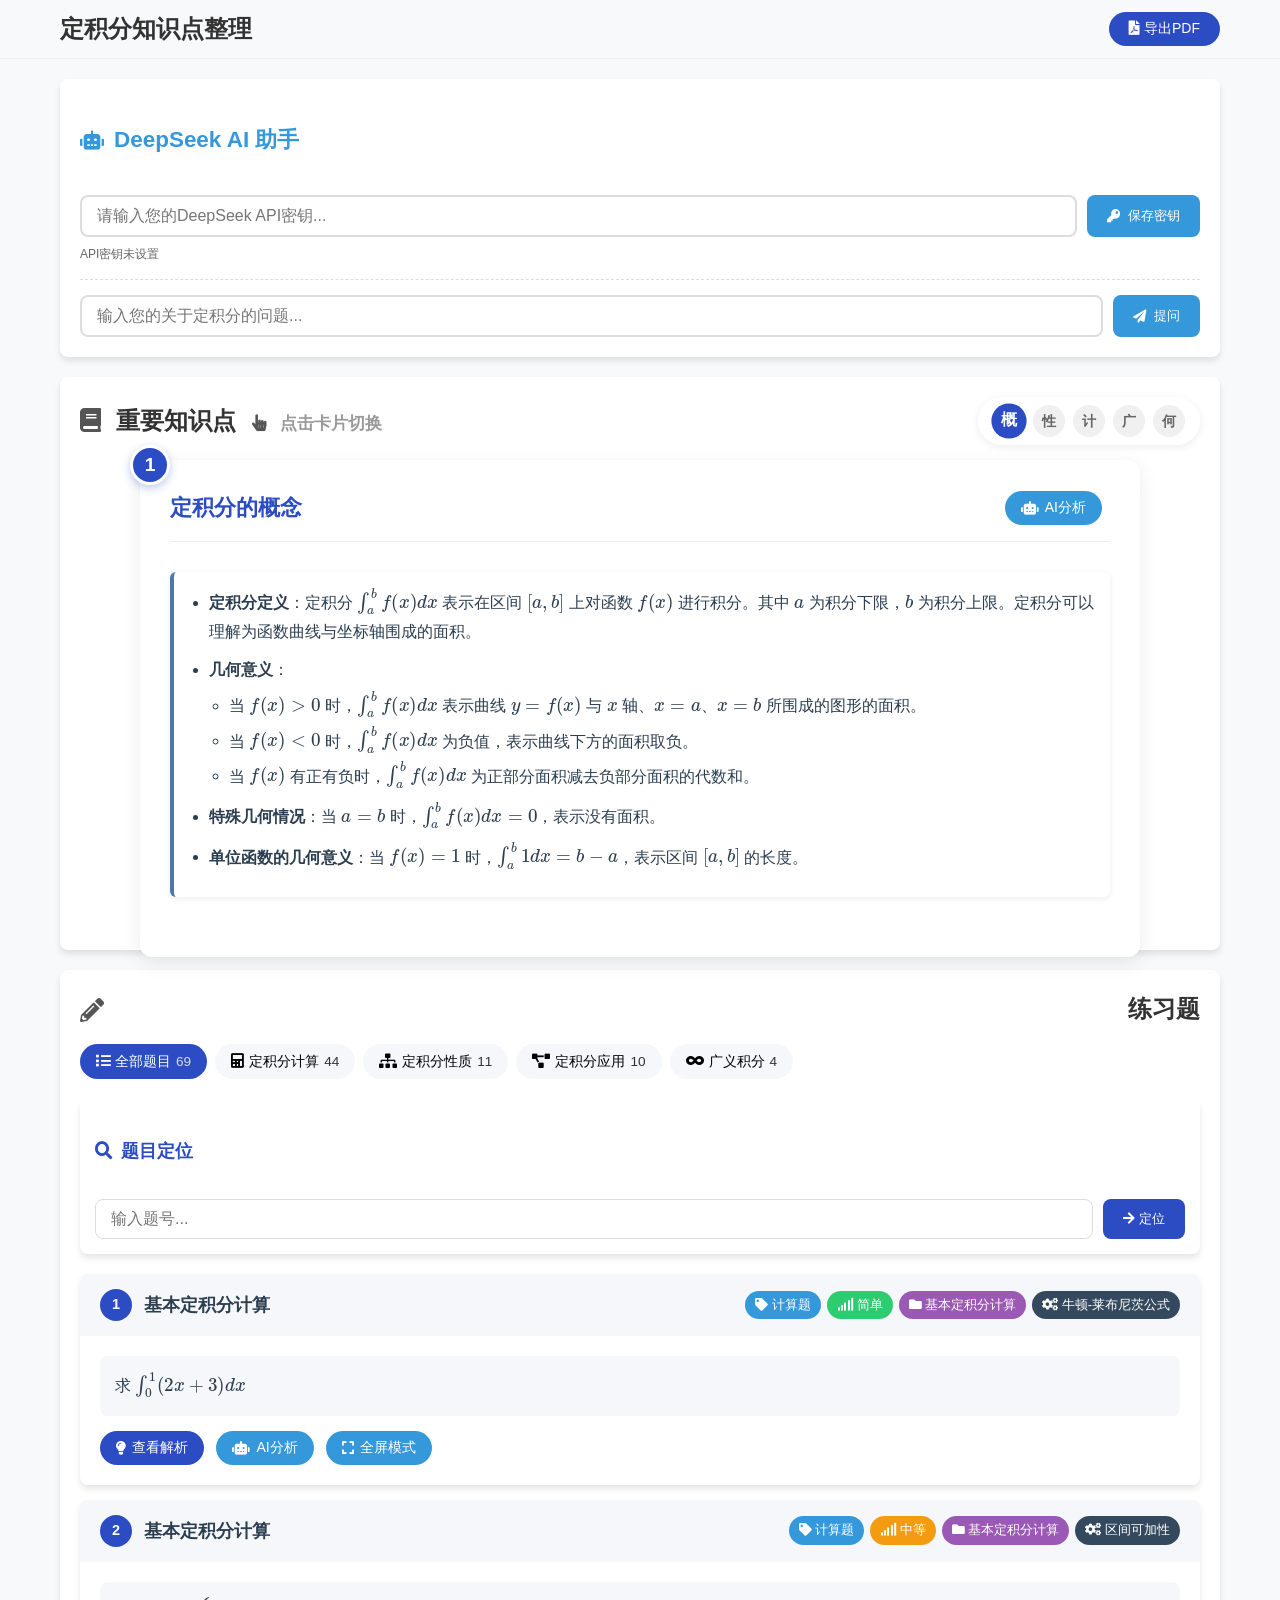
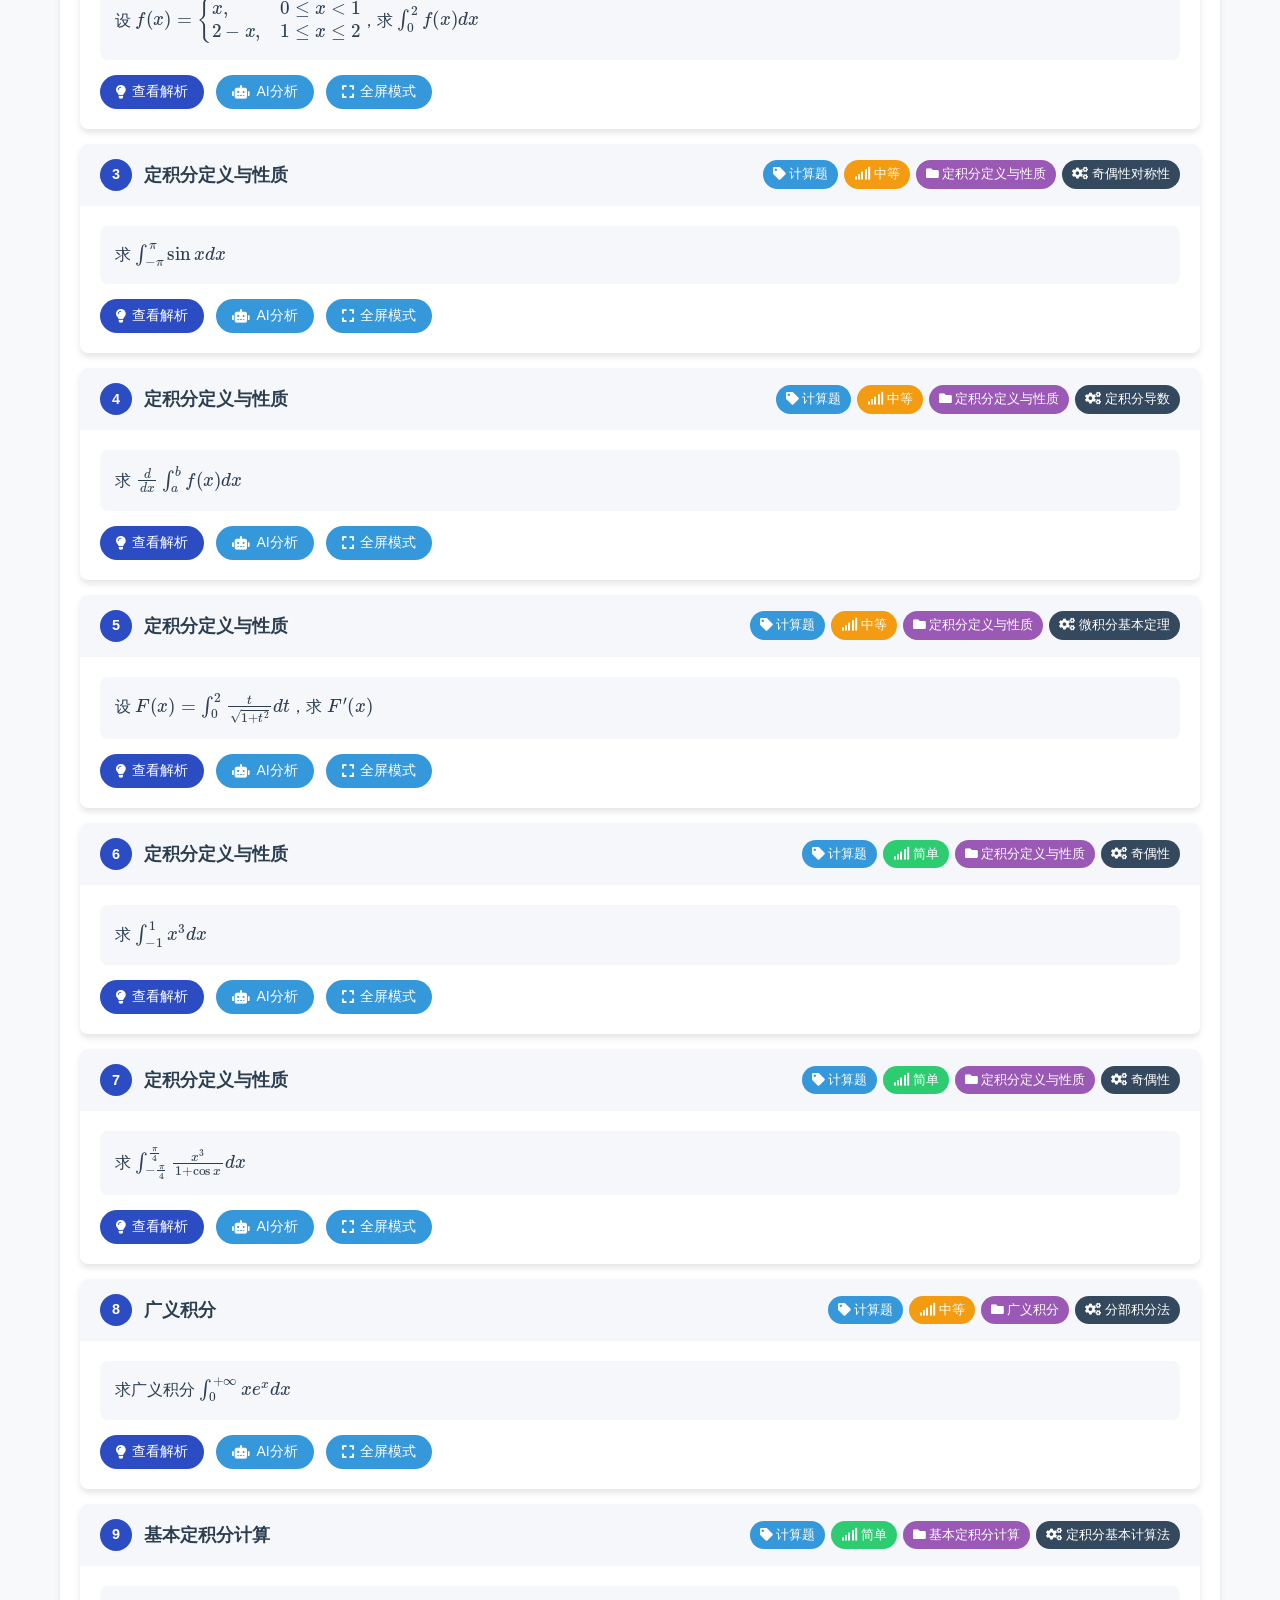
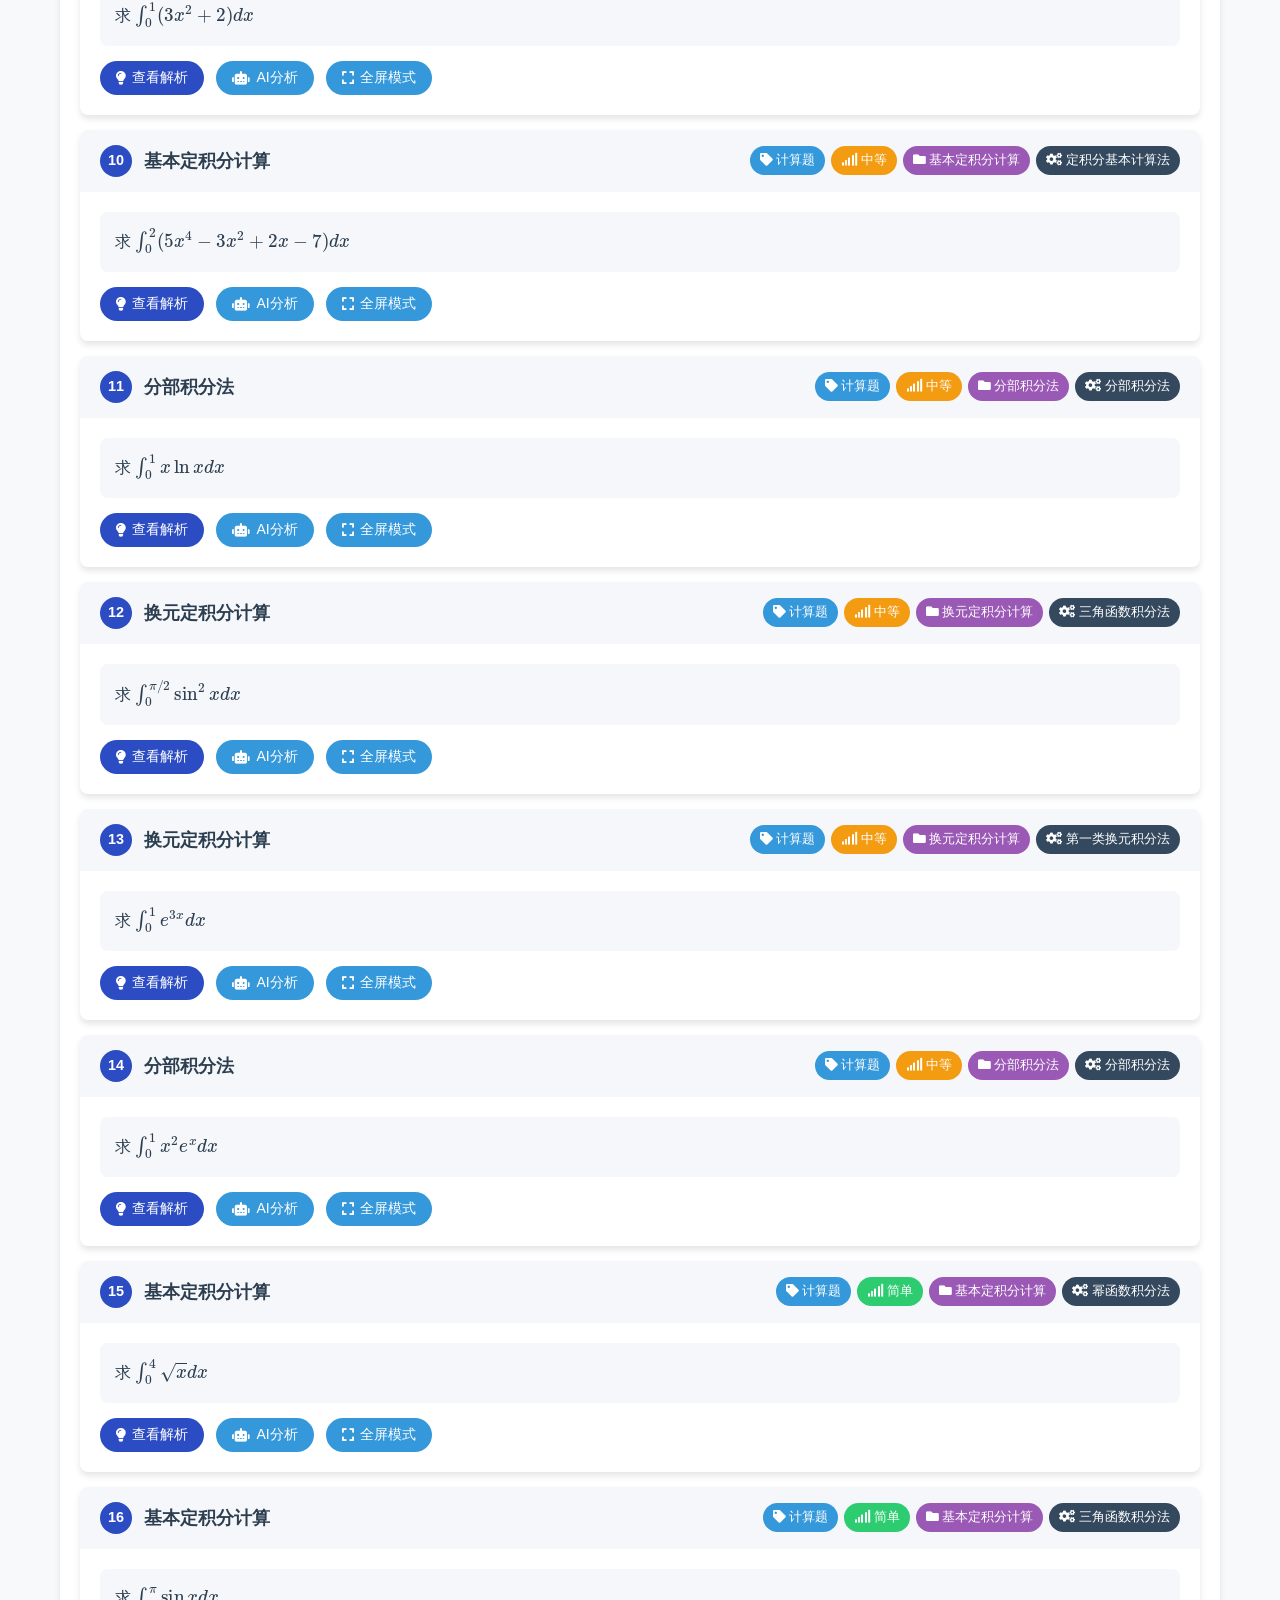
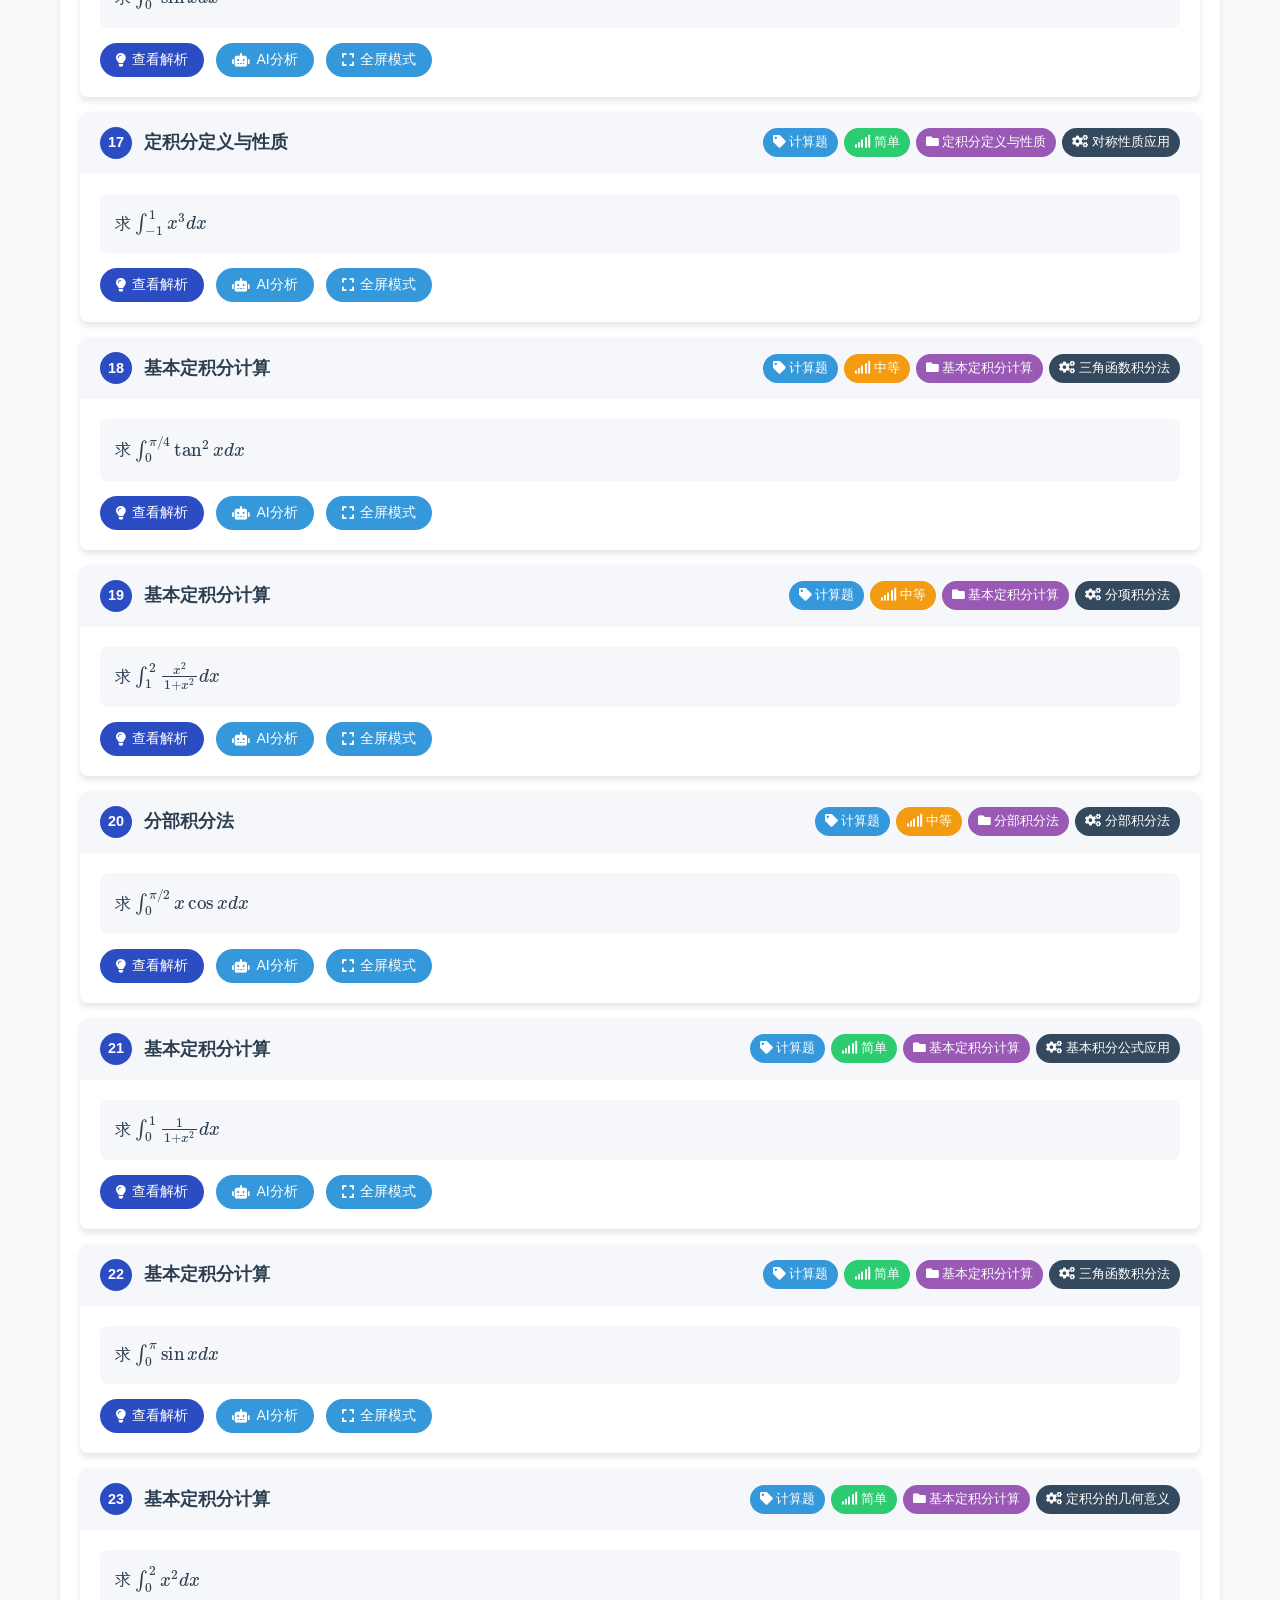
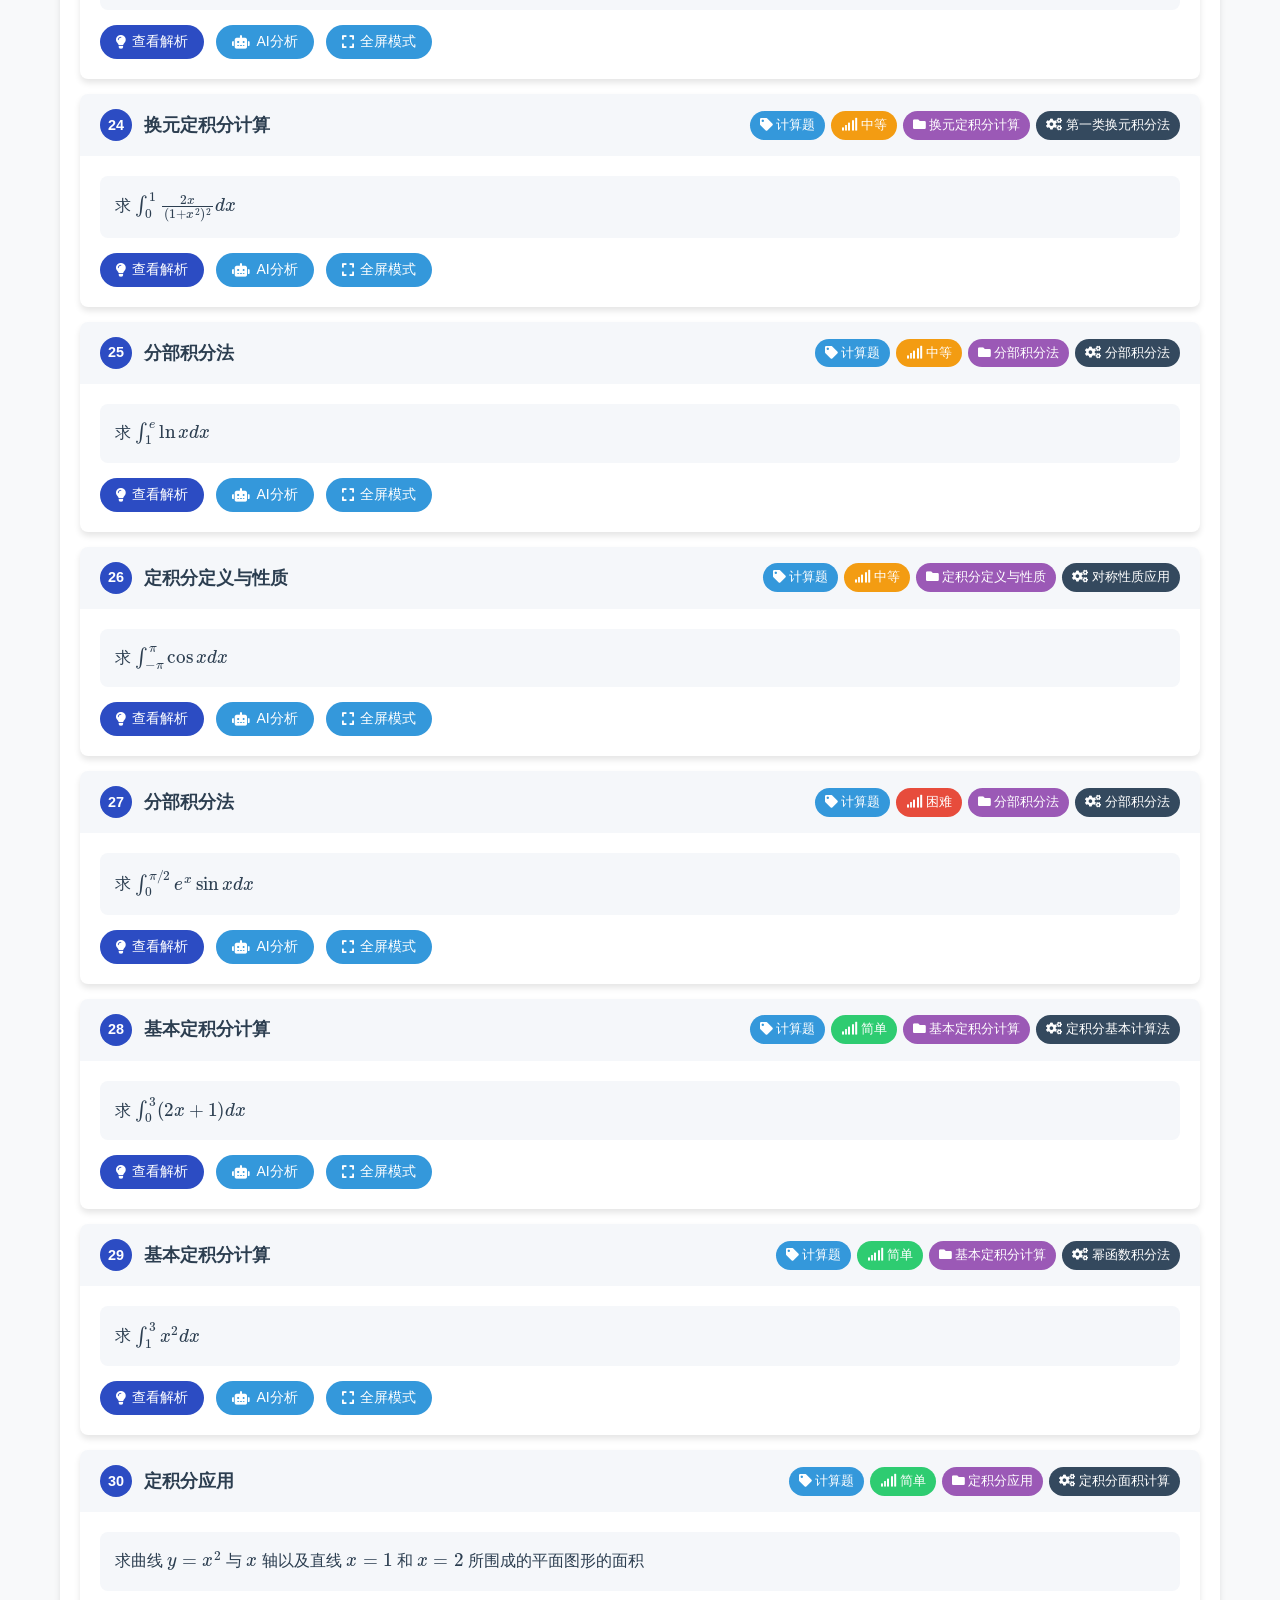
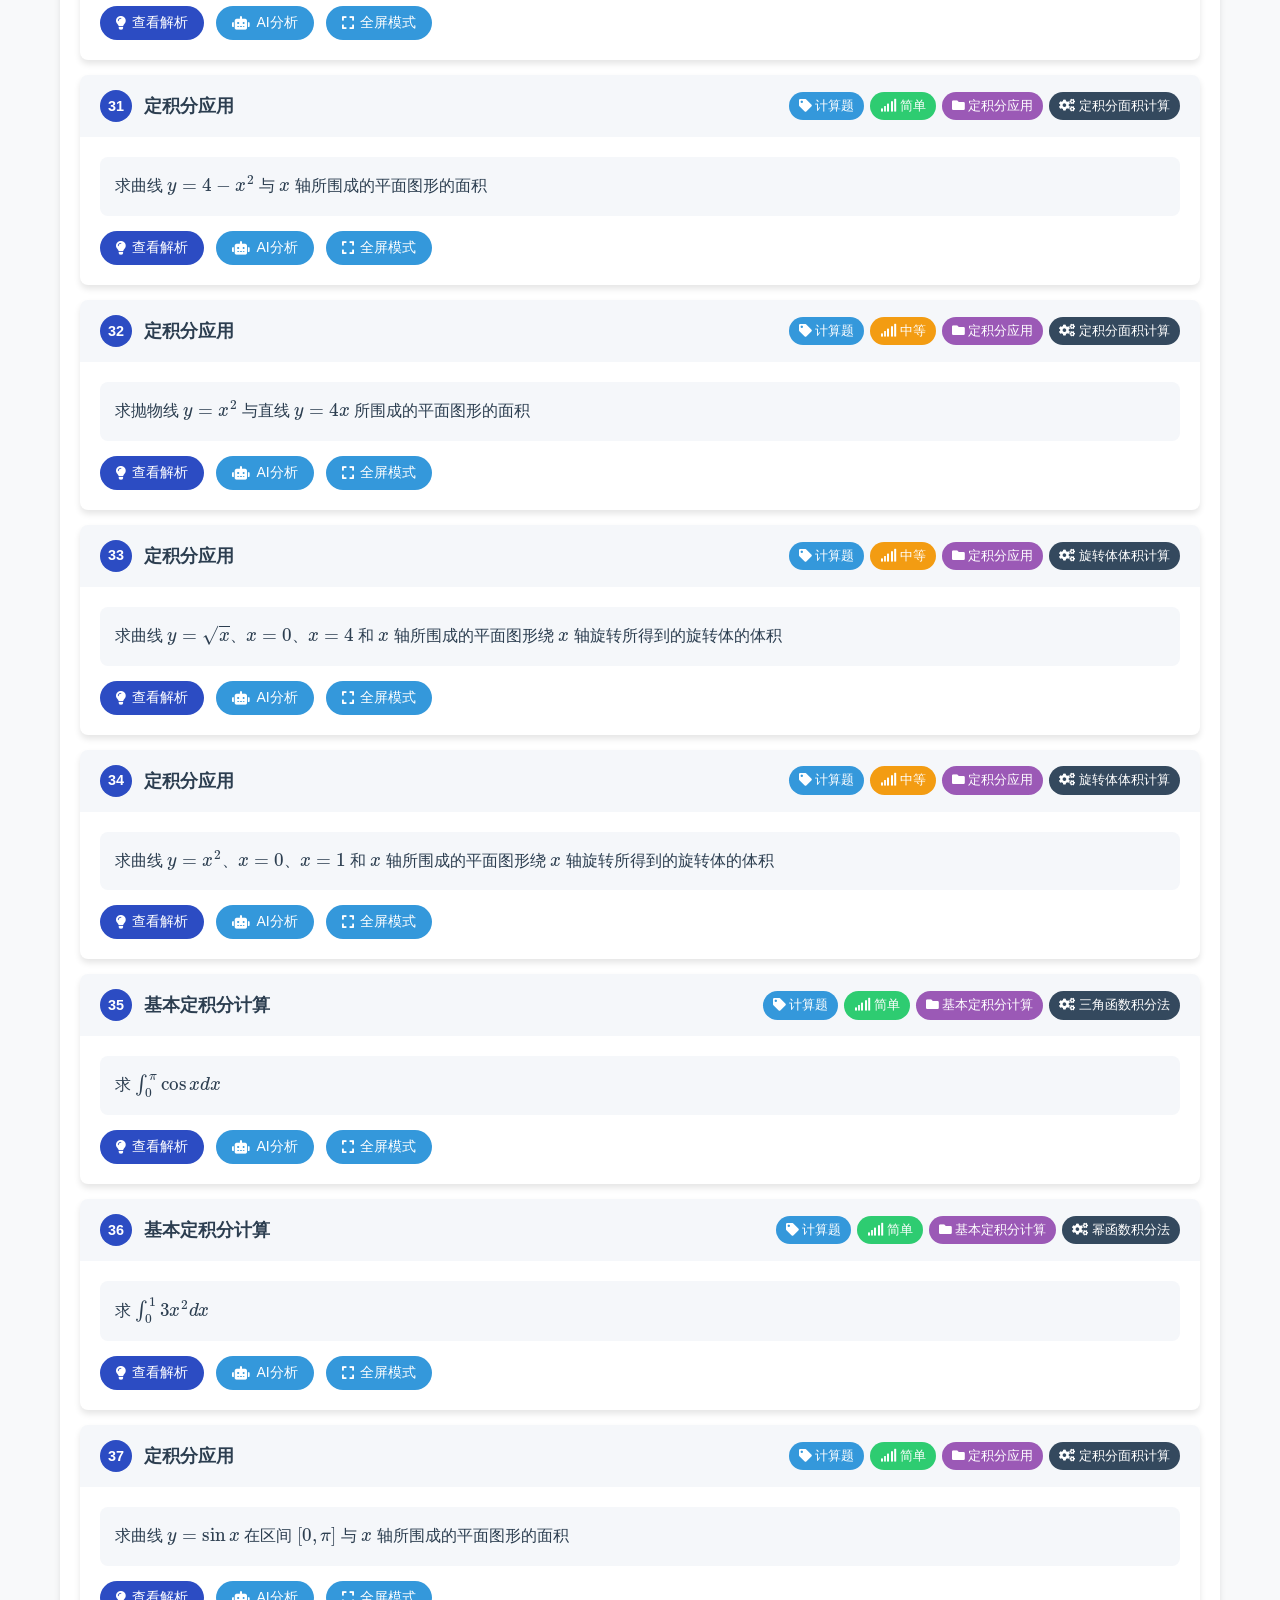
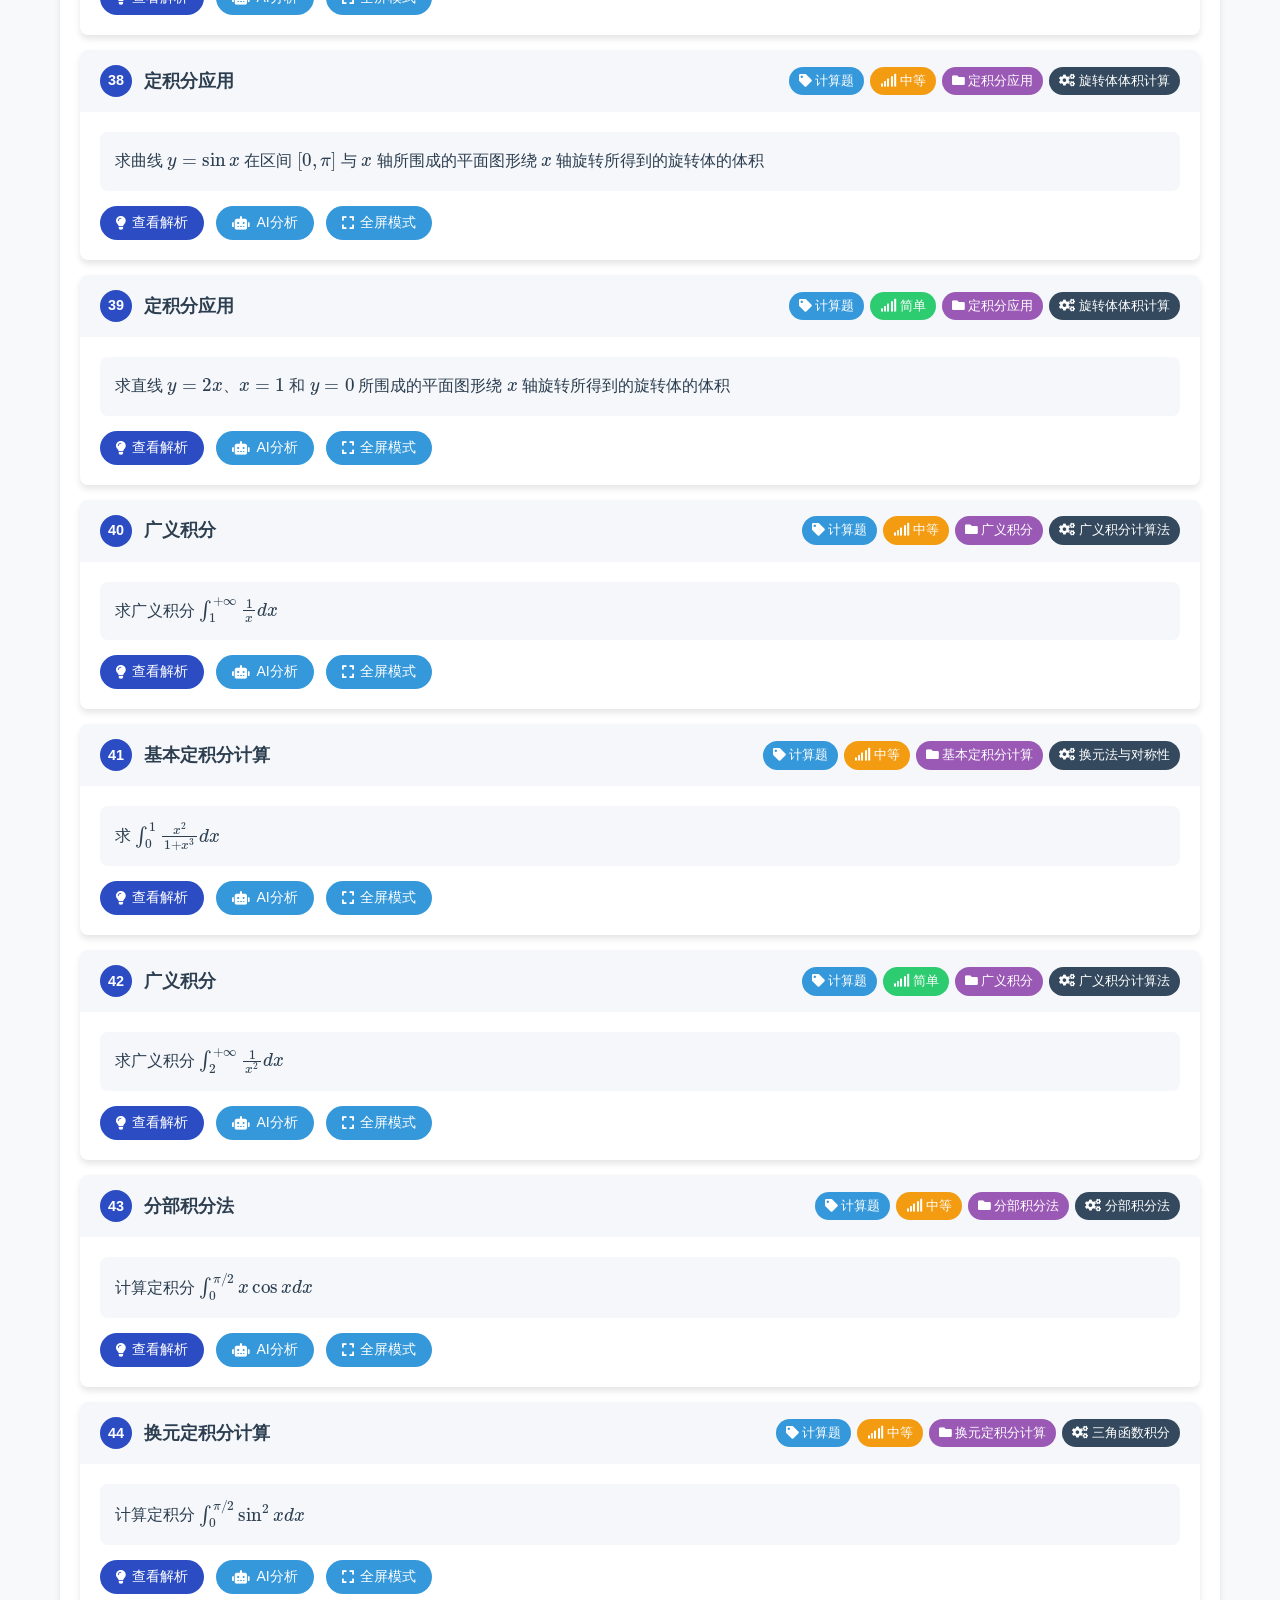
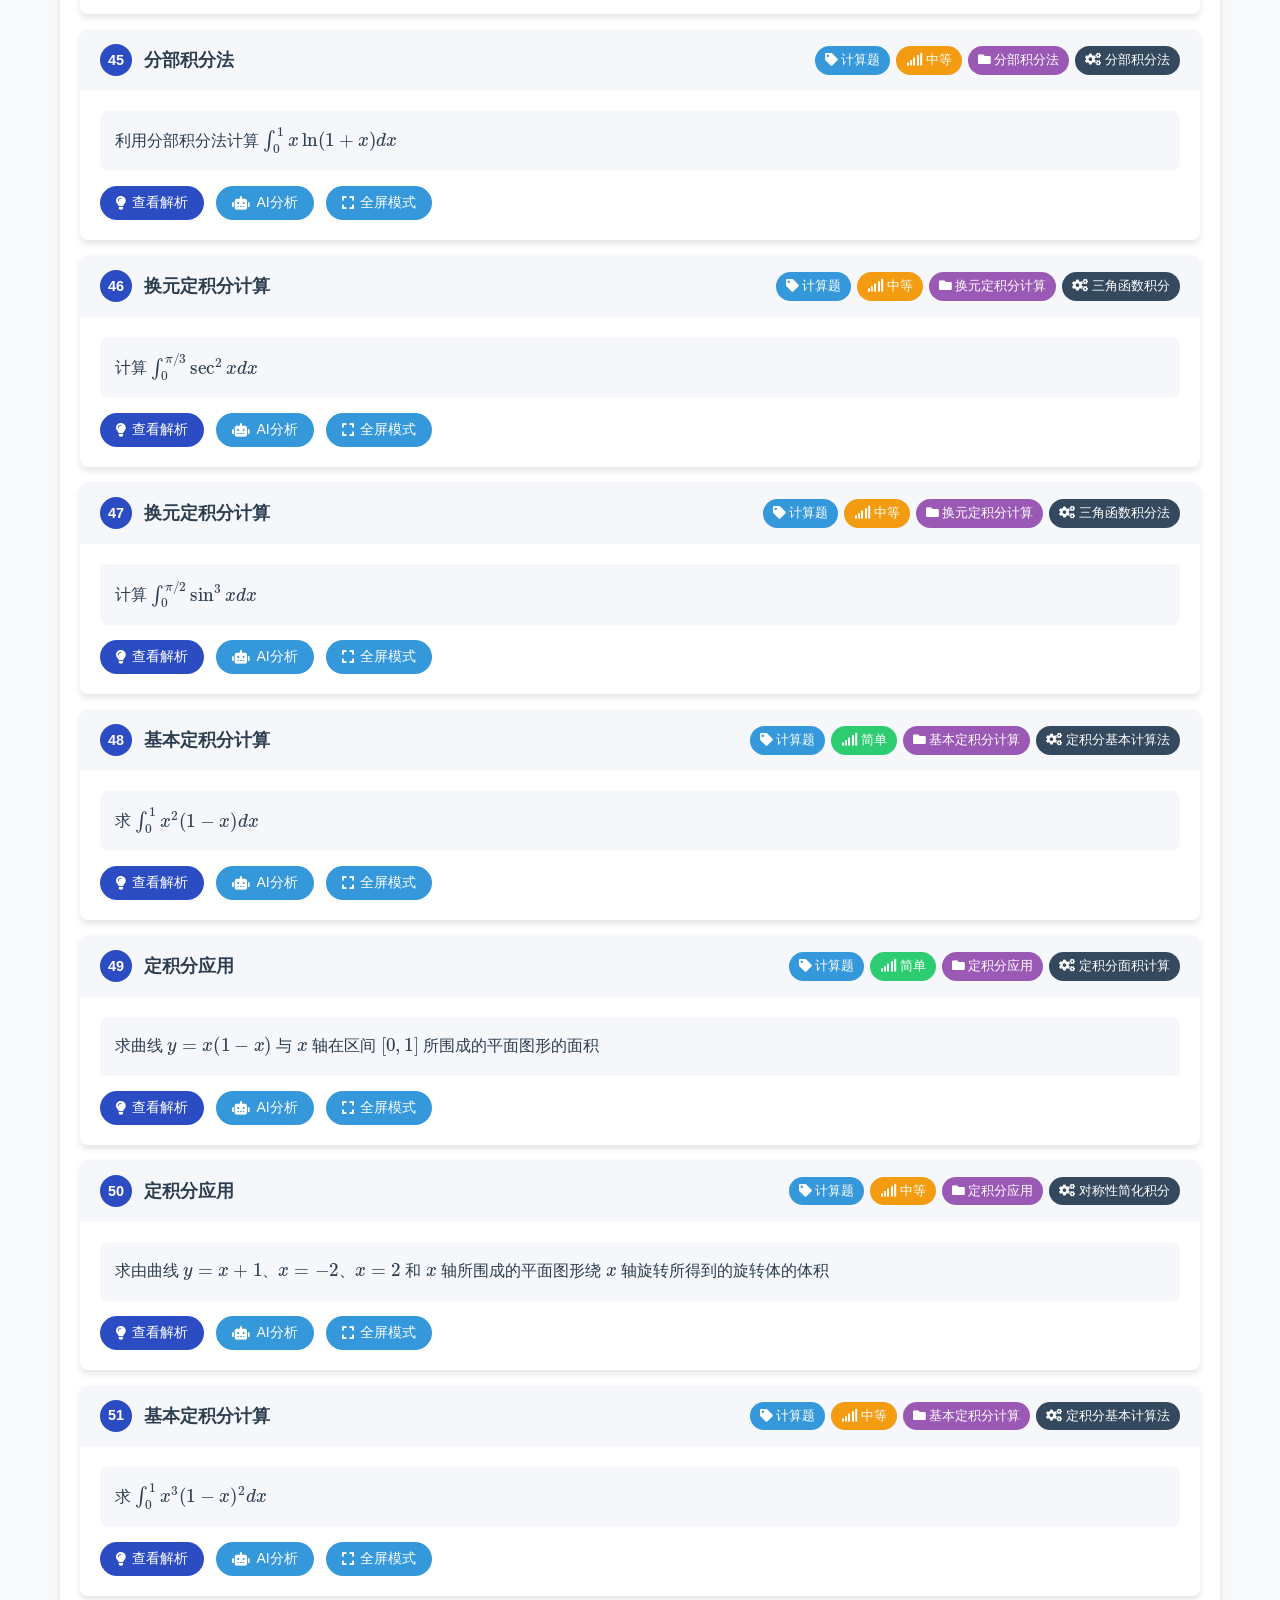
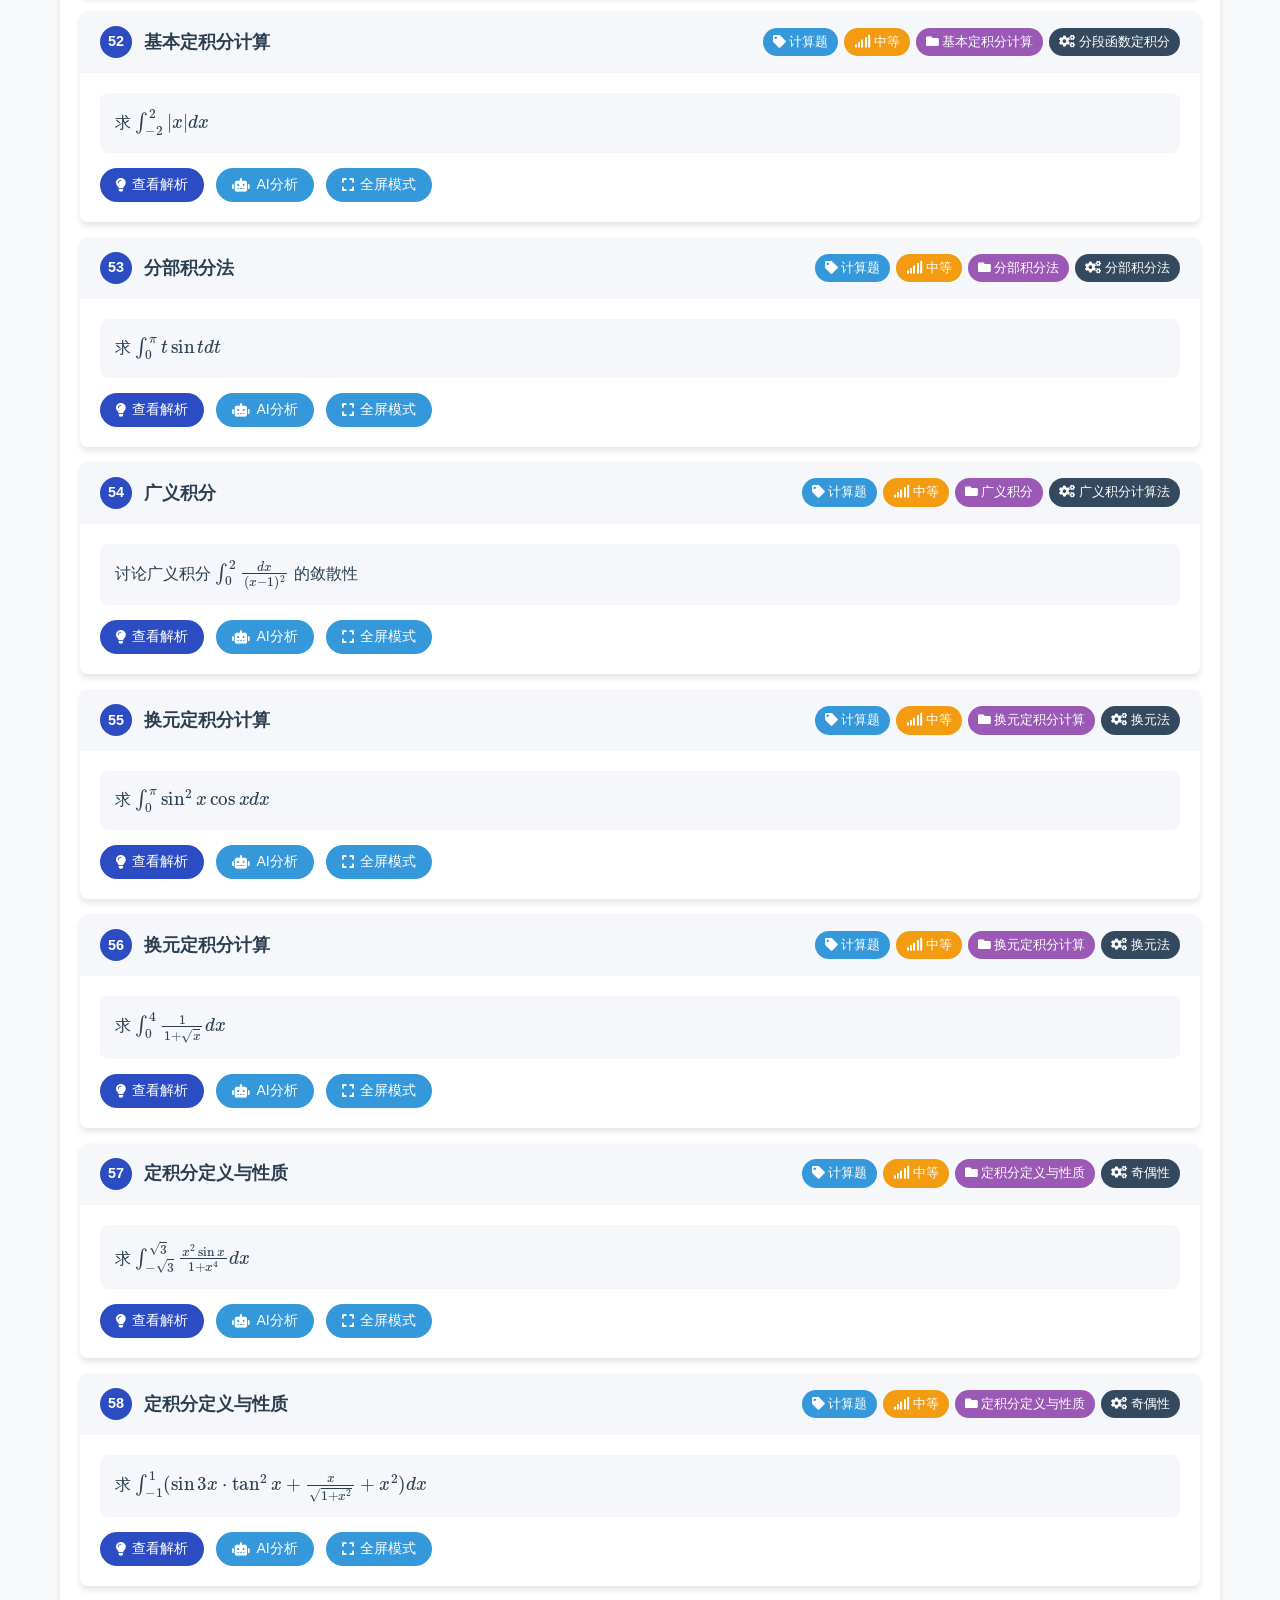
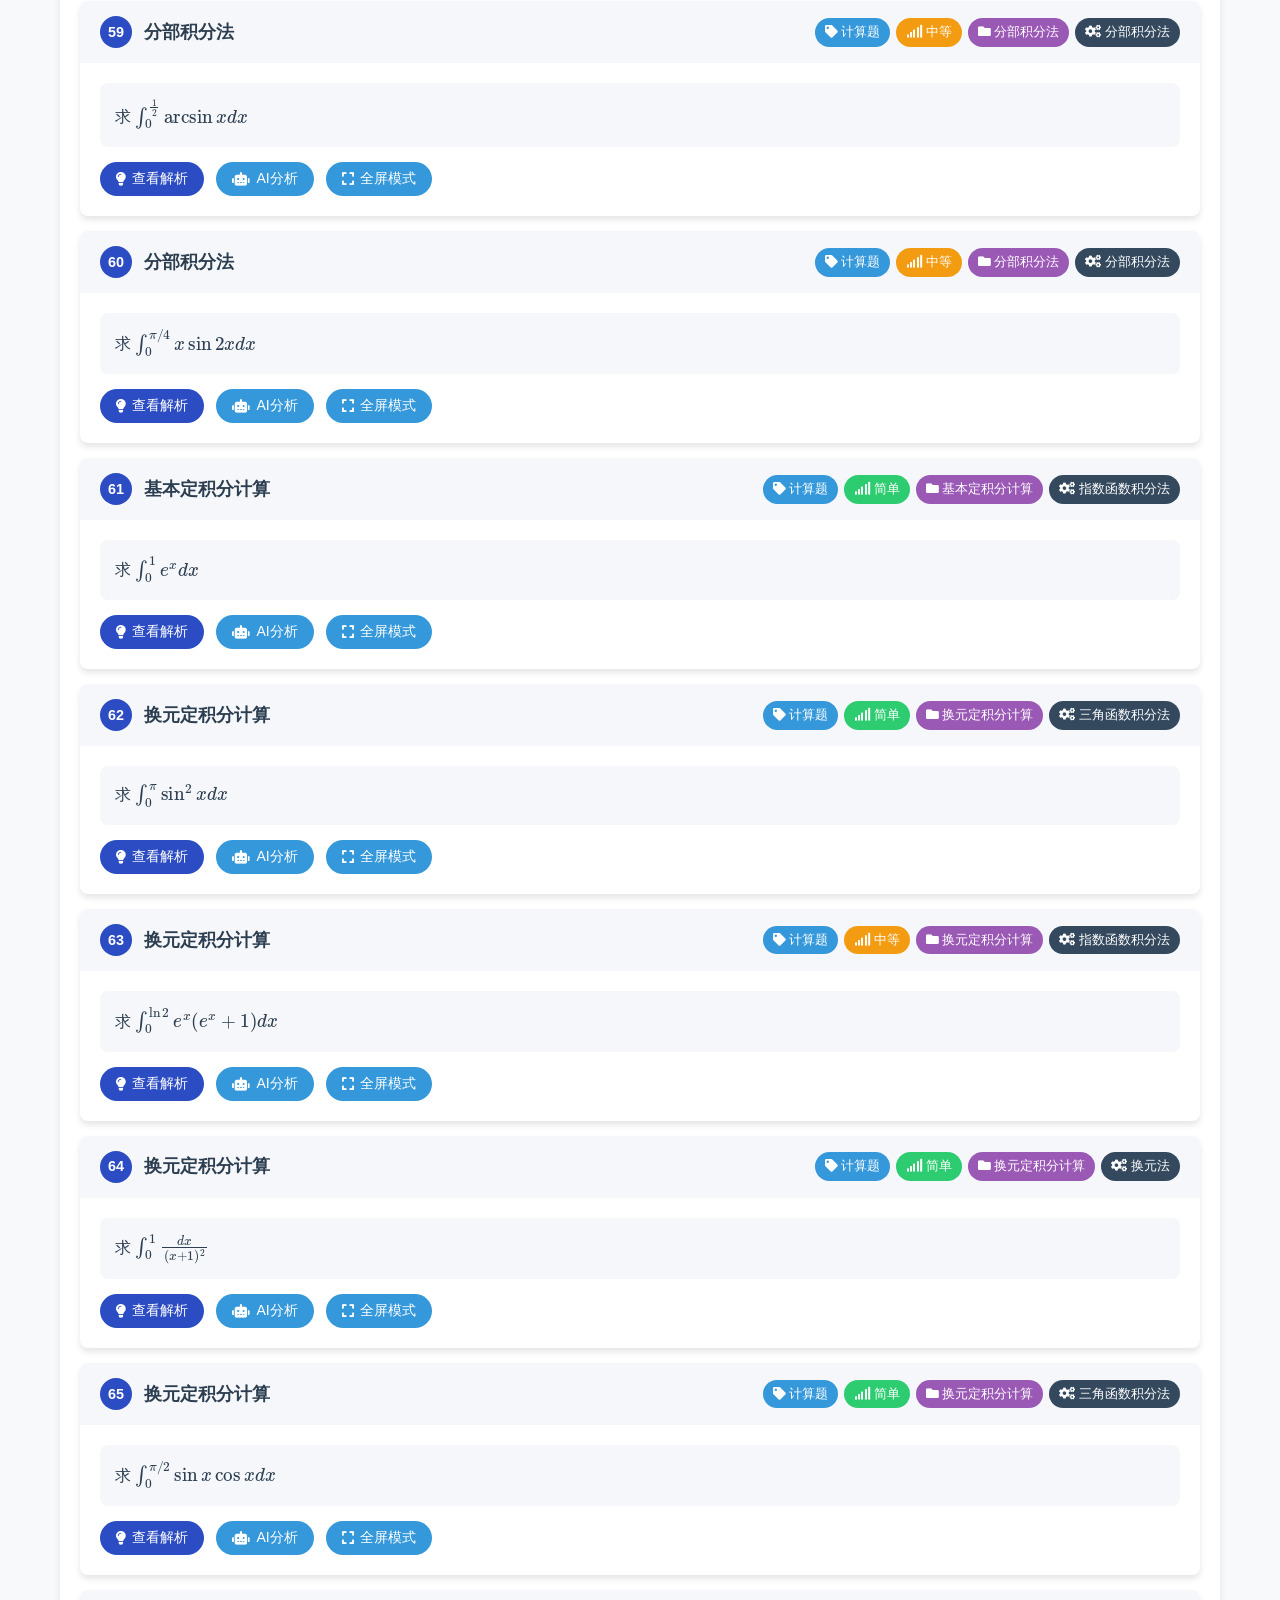
==== commit 2bfd6b99: "feat: initialize math learning platform with definite integral module and DeepSeek AI integration" ====
--- a/assets/definite-integral.html
+++ b/assets/definite-integral.html
@@ -3,121 +3,572 @@
 
 <head>
     <meta charset="UTF-8">
-    <meta http-equiv="Content-Type" content="text/html; charset=UTF-8">
-    <meta name="viewport" content="width=device-width, initial-scale=1.0">
+    <meta name="viewport" content="width=device-width, initial-scale=1.0, maximum-scale=1.0, user-scalable=no">
     <title>定积分知识点整理</title>
 
-    <!-- 加载指示器样式 -->
+    <!-- 字体图标 -->
+    <link rel="stylesheet" href="fontawesome/css/all.min.css">
+
+    <!-- 主要样式 -->
     <style>
-        .loading-indicator {
-            position: fixed;
-            top: 0;
-            left: 0;
-            width: 100%;
-            height: 3px;
-            background: transparent;
-            z-index: 9999;
-        }
-
-        .loading-bar {
-            height: 100%;
-            width: 0;
-            background: #2c4cc3;
-            transition: width 0.3s ease;
-        }
-
-        /* 移除按钮点击效果，只保留颜色变化 */
-        .filter-btn,
-        .solution-toggle {
-            position: relative;
-            transition: background-color 0.2s ease;
-        }
-
-        .filter-btn.active {
-            background-color: var(--primary-color);
-            color: white;
-        }
-
-        /* DeepSeek AI相关样式 */
         :root {
+            --primary-color: #2c4cc3;
+            --secondary-color: #3498db;
+            --accent-color: #e74c3c;
+            --success-color: #2ecc71;
+            --warning-color: #f39c12;
+            --info-color: #9b59b6;
+            --bg-color: #f8f9fa;
+            --text-color: #2c3e50;
+            --light-gray: #f5f7fa;
+            --dark-gray: #343a40;
+            --border-color: #e2e8f0;
+            --card-shadow: 0 4px 6px rgba(0, 0, 0, 0.1);
+            --border-radius: 8px;
+            --transition-speed: 0.3s;
             --deepseek-primary: #3498db;
             --deepseek-secondary: #2980b9;
-            --deepseek-accent: #1abc9c;
-        }
-
-        /* AI分析按钮样式 */
-        .ai-analysis-btn {
-            display: inline-flex;
+        }
+
+        /* 基础样式 */
+        * {
+            box-sizing: border-box;
+        }
+
+        body {
+            font-family: 'Microsoft YaHei', Arial, sans-serif;
+            line-height: 1.6;
+            color: var(--text-color);
+            background-color: var(--bg-color);
+            margin: 0;
+            padding: 0;
+        }
+
+        /* 容器 */
+        .container {
+            width: 100%;
+            max-width: 1200px;
+            margin: 0 auto;
+            padding: 20px;
+        }
+
+        /* 简化的导航栏 */
+        .navbar {
+            background: none;
+            box-shadow: none;
+            border-bottom: 1px solid #eee;
+            padding: 10px 0;
+            position: relative;
+        }
+
+        .navbar-container {
+            display: flex;
+            justify-content: space-between;
             align-items: center;
-            padding: 6px 14px;
-            background: var(--deepseek-primary);
+            max-width: 1200px;
+            margin: 0 auto;
+            padding: 0 20px;
+        }
+
+        .navbar-brand {
+            font-size: 1.5rem;
+            font-weight: bold;
+            color: #333;
+            text-decoration: none;
+        }
+
+        .navbar-nav {
+            display: flex;
+            list-style: none;
+            margin: 0;
+            padding: 0;
+            gap: 20px;
+        }
+
+        .nav-link {
+            color: #666;
+            text-decoration: none;
+            font-weight: 500;
+            padding: 8px 16px;
+            border-radius: 20px;
+            transition: all 0.3s;
+        }
+
+        .nav-link:hover {
+            background-color: var(--light-gray);
+            color: var(--primary-color);
+        }
+
+        /* 导出PDF按钮 */
+        .export-pdf-nav-btn {
+            padding: 8px 20px;
+            background: var(--primary-color);
             color: white;
             border: none;
             border-radius: 20px;
             cursor: pointer;
-            font-size: 13px;
-            font-weight: 500;
-            margin-left: 5px;
-            transition: background-color 0.3s ease;
-        }
-
-        .ai-analysis-btn:hover {
-            background-color: var(--deepseek-secondary);
-        }
-
-        .ai-analysis-btn i {
-            margin-right: 6px;
             font-size: 14px;
-        }
-
-        /* 全屏按钮样式 */
-        .fullscreen-btn {
-            display: inline-flex;
+            transition: all 0.3s;
+        }
+
+        .export-pdf-nav-btn:hover {
+            background-color: #1e3a8a;
+            transform: translateY(-2px);
+        }
+
+        /* 节段样式 */
+        .section {
+            background: white;
+            border-radius: var(--border-radius);
+            box-shadow: var(--card-shadow);
+            padding: 20px;
+            margin-bottom: 20px;
+        }
+
+        .section-title {
+            color: #333;
+            font-size: 1.5rem;
+            margin: 0 0 15px 0;
+            display: flex;
             align-items: center;
-            padding: 6px 14px;
-            background: #3498db;
+            justify-content: space-between;
+        }
+
+        .section-title i {
+            margin-right: 8px;
+            color: #555;
+        }
+
+        /* 知识点幻灯片样式 - 简化版 */
+        .slides-container {
+            position: relative;
+            width: 100%;
+            min-height: 450px;
+            margin-bottom: 20px;
+        }
+
+        .slide {
+            position: absolute;
+            top: 0;
+            left: 0;
+            width: 100%;
+            opacity: 0;
+            pointer-events: none;
+            transition: opacity 0.3s ease;
+        }
+
+        .slide.active {
+            opacity: 1;
+            pointer-events: auto;
+        }
+
+        .slide-card {
+            background: white;
+            border-radius: 12px;
+            padding: 30px;
+            box-shadow: 0 6px 20px rgba(0, 0, 0, 0.08);
+            position: relative;
+            width: 95%;
+            margin: 0 auto;
+            max-width: 1000px;
+            cursor: pointer;
+            transition: transform 0.3s ease;
+        }
+
+        .slide-card:hover {
+            transform: translateY(-3px);
+            box-shadow: 0 8px 25px rgba(0, 0, 0, 0.1);
+        }
+
+        .slide-number {
+            position: absolute;
+            top: -15px;
+            left: -10px;
+            width: 40px;
+            height: 40px;
+            background: var(--primary-color);
             color: white;
+            border-radius: 50%;
+            display: flex;
+            align-items: center;
+            justify-content: center;
+            font-weight: bold;
+            font-size: 1.2rem;
+            box-shadow: 0 3px 8px rgba(44, 76, 195, 0.3);
+            border: 3px solid white;
+        }
+
+        .slide-header {
+            display: flex;
+            justify-content: space-between;
+            align-items: center;
+            margin-bottom: 20px;
+            padding-bottom: 15px;
+            border-bottom: 1px solid #eee;
+        }
+
+        .slide-title {
+            font-size: 1.4rem;
+            color: var(--primary-color);
+            margin: 0;
+        }
+
+        .slide-content {
+            font-size: 1rem;
+            line-height: 1.8;
+        }
+
+        /* 圆形导航 - 简化版 */
+        .circle-nav {
+            display: flex;
+            gap: 8px;
+            background: rgba(255, 255, 255, 0.9);
+            padding: 8px 15px;
+            border-radius: 25px;
+            box-shadow: 0 2px 8px rgba(0, 0, 0, 0.08);
+        }
+
+        .circle-num {
+            width: 32px;
+            height: 32px;
+            border-radius: 50%;
+            background: #f0f0f0;
+            color: #666;
+            display: flex;
+            align-items: center;
+            justify-content: center;
+            font-weight: 600;
+            cursor: pointer;
+            transition: all 0.3s;
+            font-size: 0.9rem;
+        }
+
+        .circle-num:hover {
+            transform: scale(1.1);
+            background: #e0e0e0;
+        }
+
+        .circle-num.active {
+            background: var(--primary-color);
+            color: white;
+            transform: scale(1.1);
+        }
+
+        /* 筛选器 - 简化版 */
+        .filter-section {
+            margin-bottom: 20px;
+        }
+
+        .filter-container {
+            display: flex;
+            flex-wrap: wrap;
+            gap: 8px;
+        }
+
+        .filter-btn {
+            padding: 8px 16px;
+            background: var(--light-gray);
             border: none;
             border-radius: 20px;
             cursor: pointer;
-            font-size: 13px;
+            transition: all 0.3s;
+            font-size: 0.9rem;
+            display: flex;
+            align-items: center;
+            gap: 5px;
+        }
+
+        .filter-btn:hover {
+            background: #e0e0e0;
+        }
+
+        .filter-btn.active {
+            background: var(--primary-color);
+            color: white;
+        }
+
+        .filter-btn .count {
+            font-size: 0.85rem;
+            opacity: 0.8;
+        }
+
+        /* 题目定位器 - 简化版 */
+        .locator-section {
+            margin-bottom: 20px;
+            padding: 15px;
+            background: white;
+            border-radius: var(--border-radius);
+            box-shadow: var(--card-shadow);
+        }
+
+        .locator-title {
+            display: flex;
+            align-items: center;
+            margin-bottom: 10px;
+            color: var(--primary-color);
+            font-size: 1.1rem;
+        }
+
+        .locator-title i {
+            margin-right: 8px;
+        }
+
+        .locator-input-container {
+            display: flex;
+            gap: 10px;
+        }
+
+        .problem-number-input {
+            flex: 1;
+            padding: 10px 15px;
+            border: 1px solid #ddd;
+            border-radius: 8px;
+            font-size: 16px;
+            transition: border-color 0.3s;
+        }
+
+        .problem-number-input:focus {
+            border-color: var(--primary-color);
+            outline: none;
+        }
+
+        .locate-problem-btn {
+            padding: 10px 20px;
+            background: var(--primary-color);
+            color: white;
+            border: none;
+            border-radius: 8px;
+            cursor: pointer;
+            transition: all 0.3s;
+        }
+
+        .locate-problem-btn:hover {
+            background-color: #1e3a8a;
+        }
+
+        /* 习题项目 - 简化版 */
+        .exercise-item {
+            margin-bottom: 15px;
+            border-radius: var(--border-radius);
+            background: white;
+            box-shadow: var(--card-shadow);
+            transition: all 0.3s;
+            overflow: hidden;
+        }
+
+        .exercise-item:hover {
+            box-shadow: 0 6px 12px rgba(0, 0, 0, 0.1);
+            transform: translateY(-2px);
+        }
+
+        .exercise-item.highlight {
+            animation: highlight-pulse 2s;
+        }
+
+        @keyframes highlight-pulse {
+            0% {
+                box-shadow: 0 0 0 0 rgba(44, 76, 195, 0.7);
+            }
+
+            70% {
+                box-shadow: 0 0 0 15px rgba(44, 76, 195, 0);
+            }
+
+            100% {
+                box-shadow: 0 0 0 0 rgba(44, 76, 195, 0);
+            }
+        }
+
+        .exercise-header {
+            padding: 15px 20px;
+            background: var(--light-gray);
+            display: flex;
+            align-items: center;
+            justify-content: space-between;
+            flex-wrap: wrap;
+            gap: 10px;
+        }
+
+        .exercise-title-wrapper {
+            display: flex;
+            align-items: center;
+            gap: 12px;
+        }
+
+        .exercise-number {
+            background: var(--primary-color);
+            color: white;
+            width: 32px;
+            height: 32px;
+            border-radius: 50%;
+            display: flex;
+            align-items: center;
+            justify-content: center;
+            font-weight: bold;
+            font-size: 0.9rem;
+        }
+
+        .exercise-title {
+            font-size: 1.1rem;
+            margin: 0;
+            color: var(--text-color);
+        }
+
+        .exercise-meta {
+            display: flex;
+            gap: 6px;
+            flex-wrap: wrap;
+        }
+
+        .exercise-type,
+        .exercise-difficulty,
+        .exercise-category,
+        .exercise-method {
+            padding: 4px 10px;
+            border-radius: 15px;
+            font-size: 0.8rem;
+            white-space: nowrap;
+        }
+
+        .exercise-type {
+            background: var(--secondary-color);
+            color: white;
+        }
+
+        .exercise-difficulty.easy {
+            background: var(--success-color);
+            color: white;
+        }
+
+        .exercise-difficulty.medium {
+            background: var(--warning-color);
+            color: white;
+        }
+
+        .exercise-difficulty.hard {
+            background: var(--accent-color);
+            color: white;
+        }
+
+        .exercise-category {
+            background: var(--info-color);
+            color: white;
+        }
+
+        .exercise-method {
+            background: #34495e;
+            color: white;
+        }
+
+        .exercise-content {
+            padding: 20px;
+        }
+
+        .exercise-question {
+            line-height: 1.8;
+            padding: 15px;
+            background: var(--light-gray);
+            border-radius: var(--border-radius);
+            margin-bottom: 15px;
+        }
+
+        /* 按钮样式 - 简化版 */
+        .btn {
+            display: inline-flex;
+            align-items: center;
+            padding: 8px 16px;
+            border: none;
+            border-radius: 20px;
+            cursor: pointer;
+            font-size: 14px;
             font-weight: 500;
-            margin: 10px 0;
-            margin-left: 5px;
-            transition: background-color 0.3s ease;
+            margin-right: 8px;
+            transition: all 0.3s;
+            gap: 6px;
+        }
+
+        .solution-toggle {
+            background: var(--primary-color);
+            color: white;
+        }
+
+        .solution-toggle:hover {
+            background-color: #1e3a8a;
+            transform: translateY(-1px);
+        }
+
+        .ai-analysis-btn {
+            background: var(--deepseek-primary);
+            color: white;
+        }
+
+        .ai-analysis-btn:hover {
+            background-color: var(--deepseek-secondary);
+            transform: translateY(-1px);
+        }
+
+        .fullscreen-btn {
+            background: #3498db;
+            color: white;
         }
 
         .fullscreen-btn:hover {
             background-color: #2980b9;
-        }
-
-        .fullscreen-btn i {
-            margin-right: 6px;
-            font-size: 14px;
-        }
-
-        /* 知识点卡片标题样式调整 */
-        .knowledge-point-header {
-            display: flex;
-            justify-content: space-between;
+            transform: translateY(-1px);
+        }
+
+        /* 解析内容 - 简化版 */
+        .solution-content {
+            display: none;
+            margin-top: 20px;
+            padding: 20px;
+            background: #f8f9fa;
+            border-radius: var(--border-radius);
+            border-left: 3px solid var(--primary-color);
+        }
+
+        .solution-content.show {
+            display: block;
+        }
+
+        .solution-section {
+            margin-top: 20px;
+        }
+
+        .explanation,
+        .answer {
+            margin: 15px 0;
+        }
+
+        .explanation h4,
+        .answer h4 {
+            color: var(--primary-color);
+            margin: 0 0 10px 0;
+            display: flex;
             align-items: center;
-            margin-bottom: 15px;
-        }
-
-        .knowledge-point-title {
-            font-size: 1.2rem;
-            font-weight: bold;
-            color: var(--primary-color);
-            margin: 0;
-        }
-
-        /* 全局DeepSeek查询框 */
+            font-size: 1.1rem;
+        }
+
+        .explanation h4 i,
+        .answer h4 i {
+            margin-right: 8px;
+        }
+
+        .explanation-content {
+            line-height: 1.8;
+            padding: 15px;
+            background: white;
+            border-radius: var(--border-radius);
+            white-space: pre-wrap;
+        }
+
+        /* 全局AI查询 - 简化版 */
         .global-deepseek-container {
             background: white;
             padding: 20px;
-            border-radius: 8px;
-            box-shadow: 0 4px 6px rgba(0, 0, 0, 0.1);
-            margin-bottom: 30px;
+            border-radius: var(--border-radius);
+            box-shadow: var(--card-shadow);
+            margin-bottom: 20px;
         }
 
         .global-deepseek-title {
@@ -125,32 +576,35 @@
             align-items: center;
             margin-bottom: 15px;
             color: var(--deepseek-primary);
+            font-size: 1.2rem;
         }
 
         .global-deepseek-title i {
             margin-right: 10px;
-            font-size: 1.5rem;
-        }
-
-        .global-deepseek-title h3 {
-            margin: 0;
-        }
-
-        .global-deepseek-input-container {
+        }
+
+        .api-key-section {
+            margin-bottom: 15px;
+            padding-bottom: 15px;
+            border-bottom: 1px dashed #ddd;
+        }
+
+        .api-key-input-container {
             display: flex;
             gap: 10px;
-        }
-
-        .global-deepseek-input {
+            margin-bottom: 8px;
+        }
+
+        .deepseek-api-key {
             flex: 1;
-            padding: 12px 15px;
+            padding: 10px 15px;
             border: 2px solid #ddd;
             border-radius: 8px;
             font-size: 16px;
             transition: border-color 0.3s;
         }
 
-        .global-deepseek-input:focus {
+        .deepseek-api-key:focus {
             border-color: var(--deepseek-primary);
             outline: none;
         }
@@ -163,20 +617,66 @@
             border-radius: 8px;
             cursor: pointer;
             font-weight: 500;
-            transition: background-color 0.3s;
+            transition: all 0.3s;
             display: flex;
             align-items: center;
+            gap: 8px;
         }
 
         .global-deepseek-btn:hover {
             background-color: var(--deepseek-secondary);
-        }
-
-        .global-deepseek-btn i {
-            margin-right: 8px;
-        }
-
-        /* DeepSeek AI Chat模态框样式 */
+            transform: translateY(-1px);
+        }
+
+        .api-key-status {
+            display: flex;
+            justify-content: space-between;
+            align-items: center;
+            font-size: 0.9rem;
+            color: #666;
+        }
+
+        .text-button {
+            background: none;
+            border: none;
+            color: var(--deepseek-primary);
+            cursor: pointer;
+            font-size: 0.85rem;
+            padding: 0;
+        }
+
+        .text-button:hover {
+            text-decoration: underline;
+        }
+
+        .api-key-valid {
+            color: var(--success-color);
+        }
+
+        .api-key-invalid {
+            color: var(--accent-color);
+        }
+
+        .global-deepseek-input-container {
+            display: flex;
+            gap: 10px;
+        }
+
+        .global-deepseek-input {
+            flex: 1;
+            padding: 10px 15px;
+            border: 2px solid #ddd;
+            border-radius: 8px;
+            font-size: 16px;
+            transition: border-color 0.3s;
+        }
+
+        .global-deepseek-input:focus {
+            border-color: var(--deepseek-primary);
+            outline: none;
+        }
+
+        /* DeepSeek模态框 - 简化版 */
         .deepseek-modal {
             display: none;
             position: fixed;
@@ -186,7 +686,6 @@
             height: 100%;
             background-color: rgba(0, 0, 0, 0.5);
             z-index: 2000;
-            overflow: auto;
             animation: fadeIn 0.3s;
         }
 
@@ -205,10 +704,8 @@
             overflow: hidden;
             display: flex;
             flex-direction: column;
-            position: relative;
             box-shadow: 0 10px 25px rgba(0, 0, 0, 0.2);
             animation: slideUp 0.4s;
-            padding: 0;
         }
 
         .deepseek-modal-header {
@@ -221,7 +718,7 @@
         }
 
         .deepseek-modal-title {
-            font-size: 1.2rem;
+            font-size: 1.1rem;
             font-weight: bold;
             margin: 0;
         }
@@ -233,35 +730,37 @@
             font-size: 1.5rem;
             cursor: pointer;
             padding: 0;
-            transition: transform 0.3s;
+            width: 30px;
+            height: 30px;
+            display: flex;
+            align-items: center;
+            justify-content: center;
+            border-radius: 50%;
+            transition: all 0.3s;
         }
 
         .deepseek-modal-close:hover {
-            transform: scale(1.1);
-        }
-
-        /* 移除了.deepseek-modal-body，样式已合并到.deepseek-modal-content */
+            background: rgba(255, 255, 255, 0.2);
+        }
 
         .deepseek-chat-container {
             flex: 1;
             overflow-y: auto;
             padding: 20px;
             background: #f8f9fa;
-            margin: 0 20px;
-            margin-bottom: 15px;
-            border-radius: 8px;
         }
 
         .deepseek-chat-message {
             margin-bottom: 15px;
-            max-width: 90%;
+            max-width: 85%;
+            animation: fadeIn 0.3s;
         }
 
         .deepseek-chat-user {
             margin-left: auto;
             background: #dcf8c6;
             padding: 10px 15px;
-            border-radius: 18px 18px 0 18px;
+            border-radius: 18px 18px 4px 18px;
             box-shadow: 0 1px 2px rgba(0, 0, 0, 0.1);
         }
 
@@ -269,90 +768,24 @@
             margin-right: auto;
             background: white;
             padding: 10px 15px;
-            border-radius: 18px 18px 18px 0;
+            border-radius: 18px 18px 18px 4px;
             box-shadow: 0 1px 2px rgba(0, 0, 0, 0.1);
             border-left: 3px solid var(--deepseek-primary);
         }
 
-        /* 系统消息样式 */
-        .system-message {
-            background: #f8f9fa;
-            border-left: 3px solid #f39c12;
-            display: flex;
-            align-items: flex-start;
-            padding: 12px 15px;
-        }
-
-        .system-icon {
-            margin-right: 10px;
-            color: #f39c12;
-            font-size: 1.2rem;
-        }
-
-        .system-icon.error {
-            color: #e74c3c;
-        }
-
-        .system-content {
-            flex: 1;
-        }
-
-        /* 思考状态样式 */
-        .thinking-indicator {
-            display: flex;
-            align-items: center;
-            justify-content: center;
-            padding: 10px 0;
-        }
-
-        .thinking-text {
-            margin-left: 8px;
-            color: #666;
-            font-style: italic;
-        }
-
-        .dot {
-            width: 8px;
-            height: 8px;
-            background: var(--deepseek-primary);
-            border-radius: 50%;
-            margin: 0 3px;
-            animation: dot-pulse 1.5s infinite ease-in-out;
-        }
-
-        .dot:nth-child(2) {
-            animation-delay: 0.2s;
-        }
-
-        .dot:nth-child(3) {
-            animation-delay: 0.4s;
-        }
-
-        @keyframes dot-pulse {
-
-            0%,
-            100% {
-                transform: scale(0.7);
-                opacity: 0.5;
-            }
-
-            50% {
-                transform: scale(1);
-                opacity: 1;
-            }
-        }
-
         .deepseek-chat-input-container {
             display: flex;
             gap: 10px;
-            padding: 0 20px 20px 20px;
+            padding: 15px 20px;
+            background: white;
+            border-top: 1px solid #eee;
         }
 
         .deepseek-chat-input {
             flex: 1;
-            padding: 12px;
+            padding: 10px 15px;
             border: 2px solid #ddd;
-            border-radius: 24px;
+            border-radius: 25px;
             font-size: 16px;
             transition: border-color 0.3s;
         }
@@ -367,39 +800,297 @@
             background: var(--deepseek-primary);
             color: white;
             border: none;
-            border-radius: 24px;
+            border-radius: 25px;
             cursor: pointer;
-            font-weight: bold;
-            transition: background-color 0.3s;
+            font-weight: 500;
+            transition: all 0.3s;
         }
 
         .deepseek-chat-send:hover {
             background-color: var(--deepseek-secondary);
-        }
-
-        /* 加载动画 */
-        @keyframes fadeIn {
+            transform: scale(1.05);
+        }
+
+        /* 全屏模式 - 新增逐行显示功能 */
+        .fullscreen-overlay {
+            display: none;
+            position: fixed;
+            top: 0;
+            left: 0;
+            width: 100%;
+            height: 100%;
+            background: white;
+            z-index: 9999;
+            overflow: hidden;
+            flex-direction: column;
+        }
+
+        .fullscreen-overlay.show {
+            display: flex;
+        }
+
+        .fullscreen-header {
+            display: flex;
+            justify-content: space-between;
+            align-items: center;
+            padding: 15px 20px;
+            background: var(--primary-color);
+            color: white;
+            box-shadow: 0 2px 10px rgba(0, 0, 0, 0.1);
+        }
+
+        .fullscreen-title {
+            font-size: 1.3rem;
+            font-weight: bold;
+        }
+
+        .fullscreen-controls {
+            display: flex;
+            gap: 10px;
+        }
+
+        .fullscreen-control-btn {
+            background: rgba(255, 255, 255, 0.2);
+            border: none;
+            color: white;
+            padding: 8px 16px;
+            border-radius: 20px;
+            cursor: pointer;
+            display: flex;
+            align-items: center;
+            gap: 6px;
+            font-size: 14px;
+            transition: all 0.3s;
+        }
+
+        .fullscreen-control-btn:hover {
+            background: rgba(255, 255, 255, 0.3);
+            transform: scale(1.05);
+        }
+
+        .fullscreen-content {
+            flex: 1;
+            overflow-y: auto;
+            padding: 20px;
+            cursor: pointer;
+        }
+
+        .fullscreen-exercise {
+            background: white;
+            border-radius: 12px;
+            padding: 30px;
+            max-width: 1000px;
+            margin: 0 auto;
+            box-shadow: 0 4px 10px rgba(0, 0, 0, 0.1);
+        }
+
+        .fullscreen-exercise .exercise-header {
+            background: none;
+            padding: 0 0 20px 0;
+            margin-bottom: 20px;
+            border-bottom: 2px solid #eee;
+        }
+
+        .fullscreen-exercise .exercise-question {
+            font-size: 1.2rem;
+            line-height: 2;
+            padding: 20px;
+            background: #f8f9fa;
+            margin: 20px 0;
+        }
+
+        /* 逐行显示解析样式 */
+        .fullscreen-solution-container {
+            display: none;
+            margin-top: 20px;
+            padding: 20px;
+            background: #f8f9fa;
+            border-radius: 8px;
+            cursor: pointer;
+            position: relative;
+            min-height: 200px;
+            user-select: none;
+            /* 防止选中文本 */
+        }
+
+        .fullscreen-solution-container:hover {
+            background: #f0f5ff;
+        }
+
+        #fullscreen-solution-lines {
+            min-height: 100px;
+        }
+
+        .fullscreen-solution-line {
+            display: none;
+            margin-bottom: 15px;
+            padding: 15px 20px;
+            border-radius: 6px;
+            background: white;
+            box-shadow: 0 2px 5px rgba(0, 0, 0, 0.08);
+            animation: slideInLeft 0.5s ease-out;
+            border-left: 4px solid var(--primary-color);
+            line-height: 1.8;
+            font-size: 1.05rem;
+        }
+
+        @keyframes slideInLeft {
             from {
                 opacity: 0;
+                transform: translateX(-30px);
             }
 
             to {
                 opacity: 1;
-            }
-        }
-
-        @keyframes slideUp {
-            from {
-                transform: translateY(30px);
+                transform: translateX(0);
+            }
+        }
+
+        .fullscreen-click-hint {
+            text-align: center;
+            color: #666;
+            font-style: italic;
+            margin: 15px 0;
+            padding: 12px 20px;
+            background: rgba(44, 76, 195, 0.08);
+            border-radius: 8px;
+            font-size: 0.95rem;
+            animation: pulse 2s infinite;
+        }
+
+        @keyframes pulse {
+
+            0%,
+            100% {
+                opacity: 0.8;
+            }
+
+            50% {
+                opacity: 1;
+            }
+        }
+
+        .fullscreen-progress {
+            display: flex;
+            align-items: center;
+            margin-top: 25px;
+            font-size: 0.9rem;
+            color: #666;
+            background: white;
+            padding: 12px 15px;
+            border-radius: 8px;
+            box-shadow: 0 1px 3px rgba(0, 0, 0, 0.05);
+        }
+
+        .fullscreen-progress-bar {
+            flex: 1;
+            height: 8px;
+            background: #e0e0e0;
+            margin: 0 15px;
+            border-radius: 4px;
+            overflow: hidden;
+            position: relative;
+        }
+
+        .fullscreen-progress-fill {
+            height: 100%;
+            background: linear-gradient(90deg, var(--primary-color), var(--secondary-color));
+            width: 0%;
+            transition: width 0.5s ease;
+            border-radius: 4px;
+        }
+
+        .fullscreen-answer {
+            margin-top: 25px;
+            padding: 20px;
+            background: rgba(46, 204, 113, 0.08);
+            border-left: 4px solid var(--success-color);
+            border-radius: 8px;
+            display: none;
+            animation: slideInLeft 0.5s ease-out;
+        }
+
+        .fullscreen-answer-title {
+            font-weight: bold;
+            color: var(--success-color);
+            margin-bottom: 10px;
+            font-size: 1.1rem;
+            display: flex;
+            align-items: center;
+            gap: 8px;
+        }
+
+        .fullscreen-answer-title::before {
+            content: '✓';
+            display: inline-block;
+            width: 24px;
+            height: 24px;
+            background: var(--success-color);
+            color: white;
+            border-radius: 50%;
+            text-align: center;
+            line-height: 24px;
+        }
+
+        /* 点击波纹效果 */
+        .ripple {
+            position: absolute;
+            border-radius: 50%;
+            background: rgba(44, 76, 195, 0.3);
+            transform: translate(-50%, -50%) scale(0);
+            animation: ripple 0.6s linear;
+            pointer-events: none;
+        }
+
+        @keyframes ripple {
+            to {
+                transform: translate(-50%, -50%) scale(3);
                 opacity: 0;
             }
-
-            to {
-                transform: translateY(0);
-                opacity: 1;
-            }
-        }
-
+        }
+
+        .fullscreen-nav {
+            display: flex;
+            justify-content: space-between;
+            align-items: center;
+            padding: 20px;
+            background: #f8f9fa;
+            border-top: 1px solid #eee;
+        }
+
+        .fullscreen-nav-btn {
+            padding: 10px 20px;
+            background: linear-gradient(135deg, #4a6bdf, #2c4cc3);
+            color: white;
+            border: none;
+            border-radius: 25px;
+            cursor: pointer;
+            display: flex;
+            align-items: center;
+            gap: 8px;
+            transition: all 0.3s;
+            font-weight: 500;
+            box-shadow: 0 3px 6px rgba(0, 0, 0, 0.1);
+        }
+
+        .fullscreen-nav-btn:hover:not(:disabled) {
+            transform: translateY(-2px);
+            box-shadow: 0 5px 10px rgba(0, 0, 0, 0.15);
+        }
+
+        .fullscreen-nav-btn:disabled {
+            opacity: 0.5;
+            cursor: not-allowed;
+            background: #cccccc;
+        }
+
+        .fullscreen-counter {
+            font-size: 1rem;
+            color: #666;
+            font-weight: 500;
+        }
+
+        /* 加载动画 */
         .loading-spinner {
             display: inline-block;
             width: 20px;
@@ -417,1143 +1108,28 @@
             }
         }
 
-        /* 响应式调整 */
-        @media (max-width: 768px) {
-            .deepseek-modal-content {
-                height: 90vh;
-                width: 95%;
-            }
-
-            .global-deepseek-input-container {
-                flex-direction: column;
-            }
-        }
-    </style>
-
-    <!-- 先加载CSS -->
-    <link rel="preload" href="fontawesome/css/all.min.css" as="style">
-    <link rel="stylesheet" href="fontawesome/css/all.min.css" media="print" onload="this.media='all'">
-
-    <!-- 声网对话式AI引擎集成 -->
-    <script src="js/agora-convo-ai.js"></script>
-
-    <!-- 语音对话功能 -->
-    <script src="js/voice-chat.js" defer></script>
-    <noscript>
-        <link rel="stylesheet" href="fontawesome/css/all.min.css">
-    </noscript>
-
-    <!-- 配置MathJax但延迟加载 -->
-    <script>
-        window.MathJax = {
-            tex: {
-                inlineMath: [['$', '$'], ['\\(', '\\)']],
-                displayMath: [['$$', '$$'], ['\\[', '\\]']],
-                processEscapes: true,
-                processEnvironments: true,
-                processRefs: true,
-                tags: 'ams',
-                tagSide: 'right',
-                tagIndent: '0.8em',
-                multlineWidth: '85%',
-                // 允许换行
-                macros: {
-                    '\\n': '\\\\',
-                    '\\\\': '\\\\'
-                }
-            },
-            options: {
-                skipHtmlTags: ['script', 'noscript', 'style', 'textarea', 'pre', 'code'],
-                ignoreHtmlClass: 'tex2jax_ignore',
-                processHtmlClass: 'tex2jax_process'
-            },
-            startup: {
-                pageReady: function () {
-                    return MathJax.startup.defaultPageReady().then(function () {
-                        console.log('MathJax初始渲染完成');
-                    });
-                }
-            },
-            chtml: {
-                scale: 1,
-                displayAlign: 'center',
-                displayIndent: '0'
-            }
-        };
-    </script>
-
-    <!-- 加载指示器脚本 -->
-    <script>
-        // 页面加载进度指示器
-        document.addEventListener('DOMContentLoaded', function () {
-            // 创建加载指示器
-            const indicator = document.createElement('div');
-            indicator.className = 'loading-indicator';
-            indicator.innerHTML = '<div class="loading-bar" id="loadingBar"></div>';
-            document.body.appendChild(indicator);
-
-            // 更新加载进度
-            const loadingBar = document.getElementById('loadingBar');
-            let progress = 10;
-
-            // 初始进度
-            loadingBar.style.width = progress + '%';
-
-            // 模拟加载进度
-            const progressInterval = setInterval(function () {
-                // 缓慢增加进度，最多到90%
-                if (progress < 90) {
-                    progress += (90 - progress) / 10;
-                    loadingBar.style.width = progress + '%';
-                }
-            }, 200);
-
-            // 窗口加载完成时
-            window.addEventListener('load', function () {
-                loadingBar.style.width = '100%';
-
-                // 加载完成后隐藏进度条
-                setTimeout(function () {
-                    indicator.style.opacity = '0';
-                    setTimeout(function () {
-                        indicator.remove();
-                        clearInterval(progressInterval);
-                    }, 300);
-                }, 500);
-            });
-        });
-    </script>
-
-    <!-- 分类修复脚本 -->
-    <script>
-        document.addEventListener('DOMContentLoaded', function () {
-            // 等待页面完全加载
-            setTimeout(function () {
-                console.log('正在修复分类显示...');
-                try {
-                    // 修复分类统计显示
-                    const categoryButtons = document.querySelectorAll('.category-filter');
-                    if (categoryButtons.length > 0) {
-                        // 遍历所有分类按钮
-                        categoryButtons.forEach(button => {
-                            // 获取分类名称
-                            const categoryName = button.getAttribute('data-category');
-                            if (categoryName === '定积分应用') {
-                                // 更新计数显示
-                                const countSpan = button.querySelector('.count');
-                                if (countSpan) {
-                                    // 计算真正的应用题数量
-                                    const applicationIds = [30, 31, 32, 33, 34, 37, 38, 39, 49, 50, 53, 58, 59, 66];
-                                    countSpan.textContent = `(${applicationIds.length})`;
-                                }
-                            } else if (categoryName === '定积分') {
-                                // 更新计数显示
-                                const countSpan = button.querySelector('.count');
-                                if (countSpan) {
-                                    // 获取当前显示的数量
-                                    const currentCount = parseInt(countSpan.textContent.replace(/[()]/g, ''));
-                                    // 加上原来被错误分类的题目
-                                    countSpan.textContent = `(${currentCount + 1})`;
-                                }
-                            }
-                        });
-                        console.log('分类显示修复完成');
-                    }
-                } catch (e) {
-                    console.error('修复分类显示时出错:', e);
-                }
-            }, 1000);
-        });
-    </script>
-
-    <!-- 资源加载器 -->
-    <script>
-        // 全局函数：优化公式中的斜杠处理
-        function convertBackslashes(text) {
-            if (!text) return text;
-
-            // 检测是否是公式
-            const isMathExpression = /\$.*\$|\\\(.*\\\)|\\\[.*\\\]|\$\$.*\$\$/s.test(text);
-
-            if (isMathExpression) {
-                // 替换单个反斜杠为双反斜杠，但排除已经是双反斜杠的情况
-                let result = text;
-                // 使用正则表达式查找所有单个反斜杠，但不是双反斜杠的部分
-                result = result.replace(/(?<!\\)\\(?!\\)/g, '\\\\');
-                return result;
-            }
-
-            return text;
-        }
-
-        // 资源加载器
-        const ResourceLoader = {
-            // 加载MathJax - 延迟加载以提高页面性能
-            loadMathJax: function () {
-                console.log('加载MathJax...');
-                if (document.getElementById('MathJax-script')) return;
-
-                const script = document.createElement('script');
-                script.src = 'mathjax/es5/tex-mml-chtml.js';
-                script.id = 'MathJax-script';
-                script.async = true;
-                script.onload = function () {
-                    console.log('MathJax加载完成');
-                };
-                document.head.appendChild(script);
-            }
-        };
-
-        // 页面内容加载后
-        document.addEventListener('DOMContentLoaded', function () {
-            // 延迟1秒加载MathJax，优先渲染页面框架
-            setTimeout(ResourceLoader.loadMathJax, 1000);
-
-            // 添加预先的按钮点击处理
-            setTimeout(function () {
-                // 为解析按钮添加点击事件
-                const solutionButtons = document.querySelectorAll('.solution-toggle');
-                solutionButtons.forEach(button => {
-                    button.addEventListener('click', function () {
-                        // 获取相关元素
-                        const solutionId = this.getAttribute('data-solution');
-                        const solutionContent = document.getElementById(solutionId);
-
-                        // 切换显示状态
-                        if (solutionContent) {
-                            const isVisible = solutionContent.classList.contains('show');
-                            if (isVisible) {
-                                solutionContent.classList.remove('show');
-                                this.innerHTML = '<i class="fas fa-lightbulb"></i> 查看解析';
-                            } else {
-                                solutionContent.classList.add('show');
-                                this.innerHTML = '<i class="fas fa-eye-slash"></i> 隐藏解析';
-
-                                // 确保MathJax重新渲染该容器中的公式
-                                if (window.MathJax) {
-                                    try {
-                                        if (MathJax.typesetPromise) {
-                                            MathJax.typesetPromise([solutionContent]).catch(err => {
-                                                console.warn('MathJax渲染警告:', err);
-                                            });
-                                        } else if (MathJax.Hub) {
-                                            MathJax.Hub.Queue(["Typeset", MathJax.Hub, solutionContent]);
-                                        }
-                                    } catch (err) {
-                                        console.error('公式渲染出错:', err);
-                                    }
-                                }
-                            }
-                        }
-                    });
-                });
-
-                // 为筛选按钮添加点击事件
-                const filterButtons = document.querySelectorAll('.filter-btn');
-                filterButtons.forEach(button => {
-                    button.addEventListener('click', function () {
-                        filterButtons.forEach(btn => btn.classList.remove('active'));
-                        this.classList.add('active');
-
-                        const filter = this.getAttribute('data-filter');
-                        if (window.renderExercises) {
-                            window.renderExercises(filter);
-                        } else {
-                            console.log('渲染函数未加载，保存筛选条件');
-                            window.pendingFilter = filter;
-                        }
-                    });
-                });
-            }, 500);
-        });
-    </script>
-    <style>
-        :root {
-            --primary-color: #2c4cc3;
-            --secondary-color: #3498db;
-            --accent-color: #e74c3c;
-            --bg-color: #f8f9fa;
-            --text-color: #2c3e50;
-            --light-gray: #f5f7fa;
-            --dark-gray: #343a40;
-            --border-color: #e2e8f0;
-            --card-shadow: 0 4px 6px rgba(0, 0, 0, 0.1);
-            --border-radius: 8px;
-            --transition-speed: 0.3s;
-        }
-
-        /* 基础样式 */
-        body {
-            font-family: 'Microsoft YaHei', Arial, sans-serif;
-            line-height: 1.5;
-            color: #333;
-            background-color: #f8f9fa;
-            margin: 0;
-            padding: 20px;
-        }
-
-        /* 解析内容容器 */
-        .explanation-content {
-            font-family: 'Microsoft YaHei', Arial, sans-serif;
-            background: var(--light-gray);
-            border: 1px solid #e2e8f0;
-            border-left: 4px solid var(--primary-color);
-            border-radius: 0 0 var(--border-radius) var(--border-radius);
-            padding: 1.2em;
-            margin: 0;
-            max-height: none !important;
-            /* 取消高度限制 */
-            overflow-y: visible !important;
-            /* 确保内容不被截断 */
-        }
-
-        /* 中文段落样式 */
-        .explanation-content p {
-            font-family: 'Microsoft YaHei', Arial, sans-serif;
-            line-height: 1.5 !important;
-            /* 单倍行距 */
-            margin: 0 0 1em 0 !important;
-            /* 段后空一行 */
-            padding: 0;
-            text-align: left;
-        }
-
-        /* 最后一个段落不需要底部margin */
-        .explanation-content p:last-child {
-            margin-bottom: 0 !important;
-        }
-
-        /* 数学公式块样式 */
-        .math-block {
-            display: block;
-            margin: 0.5em 0 1em 0;
-            padding: 0.5em 0;
-        }
-
-        /* 步骤项目样式 */
-        .step-item {
-            margin: 0.8em 0;
-            padding: 0.2em 0;
-            font-weight: 500;
-        }
-
-        /* 列表项目样式 */
-        .bullet-item {
-            margin: 0.5em 0 0.5em 1.5em;
-            padding: 0.1em 0;
-            position: relative;
-        }
-
-        /* 列表项目间距 */
-        .bullet-item+.math-block {
-            margin-top: 0;
-            margin-left: 1.5em;
-        }
-
-        /* 步骤项与公式块的组合 */
-        .step-item+.math-block {
-            margin-top: 0.2em;
-            margin-bottom: 1em;
-        }
-
-        /* 确保步骤之间有足够间距 */
-        .step-item:not(:first-child) {
-            margin-top: 1.2em;
-        }
-
-        /* 解析和答案容器 */
-        .explanation,
-        .answer {
-            font-family: 'Microsoft YaHei', Arial, sans-serif;
-            margin: 1.5em 0;
-            padding: 0;
-            background: transparent;
-            border-radius: var(--border-radius);
-        }
-
-        /* 解析标题样式 */
-        .explanation h4,
-        .answer h4 {
-            color: var(--primary-color);
-            margin: 0;
-            padding: 0.6em 1em;
-            font-family: 'Microsoft YaHei', Arial, sans-serif;
-            display: flex;
-            align-items: center;
-            background: #eaeff9;
-            border-radius: var(--border-radius) var(--border-radius) 0 0;
-            border-left: 4px solid var(--primary-color);
-            font-size: 1.1em;
-        }
-
-        .explanation h4 i,
-        .answer h4 i {
-            margin-right: 0.5em;
-        }
-
-        /* 习题内容样式 */
-        .exercise-question,
-        .solution-content {
-            line-height: 1.5;
-            padding: 10px 15px;
-            background: var(--light-gray);
-            border-radius: var(--border-radius);
-            margin: 10px 0;
-        }
-
-        /* 解析内容样式 */
-        .solution-content {
-            display: none;
-            opacity: 0;
-            transition: opacity 0.3s ease;
-            margin-top: 15px;
-            background: #fff;
-            border-radius: 8px;
-            box-shadow: 0 2px 4px rgba(0, 0, 0, 0.1);
-        }
-
-        .solution-content.show {
-            display: block !important;
-            opacity: 1;
-            max-height: none !important;
-            overflow: visible !important;
-        }
-
-        /* 函数图像样式 */
-        .solution-image {
-            display: block;
-            max-width: 100%;
-            height: auto;
-            margin: 15px auto;
-            border-radius: var(--border-radius);
-            box-shadow: 0 2px 6px rgba(0, 0, 0, 0.12);
-            transition: transform 0.3s ease;
-        }
-
-        .solution-image:hover {
-            transform: scale(1.02);
-        }
-
-        /* 查看解析按钮样式 */
-        .solution-toggle {
-            display: inline-flex;
-            align-items: center;
-            padding: 8px 16px;
-            background: var(--primary-color);
-            color: white;
-            border: none;
-            border-radius: 20px;
-            cursor: pointer;
-            font-size: 14px;
-            font-weight: 500;
-            margin: 10px 0;
-            transition: background-color 0.3s ease;
-        }
-
-        .solution-toggle:hover {
-            background-color: #1e3a8a;
-        }
-
-        .solution-toggle i {
-            margin-right: 8px;
-            font-size: 16px;
-        }
-
-        /* 确保解析内容在显示时完全可见 */
-        .exercise-item {
-            overflow: visible !important;
-        }
-
-        .exercise-content {
-            overflow: visible !important;
-        }
-
-        .solution-section {
-            z-index: 1;
-            position: relative;
-        }
-
-        /* 以下是UI元素的样式，不影响文本排版和公式 */
-
-        /* 容器样式 */
-        .container {
-            width: 100%;
-            max-width: 1200px;
-            margin: 0 auto;
-            padding: 20px;
-            box-sizing: border-box;
-        }
-
-        /* 导航栏样式 */
-        .navbar {
-            background: var(--primary-color);
-            color: white;
-            padding: 15px 0;
-            position: sticky;
-            top: 0;
-            z-index: 1000;
-            box-shadow: 0 2px 10px rgba(0, 0, 0, 0.1);
-        }
-
-        .navbar-container {
-            display: flex;
-            justify-content: space-between;
-            align-items: center;
-        }
-
-        .navbar-brand {
-            font-size: 1.5rem;
-            font-weight: bold;
-            color: white;
-            text-decoration: none;
-        }
-
-        .navbar-nav {
-            display: flex;
-            list-style: none;
-        }
-
-        .nav-item {
-            margin-left: 20px;
-        }
-
-        .nav-link {
-            color: white;
-            text-decoration: none;
-            font-weight: 500;
-            padding: 5px 10px;
-            border-radius: var(--border-radius);
-            transition: background-color var(--transition-speed);
-        }
-
-        .nav-link:hover {
-            background-color: rgba(255, 255, 255, 0.1);
-        }
-
-        /* 主要内容 */
-        .main-content {
-            padding: 40px 0;
-        }
-
-        .page-header {
-            text-align: center;
-            margin-bottom: 40px;
-            padding: 30px;
-            background: white;
-            border-radius: var(--border-radius);
-            box-shadow: var(--card-shadow);
-        }
-
-        .page-header h1 {
-            font-size: 2.5rem;
-            margin-bottom: 10px;
-            color: var(--primary-color);
-        }
-
-        /* 知识点部分 */
-        .knowledge-section {
-            margin-bottom: 10px;
-            padding: 0;
-            width: 100%;
-        }
-
-        .section-title {
-            padding: 15px 20px;
-            margin-bottom: 20px;
-            background: var(--primary-color);
-            color: white;
-            border-radius: var(--border-radius);
-            font-size: 1.5rem;
-            display: flex;
-            align-items: center;
-            width: 100%;
-        }
-
-        .section-title i {
-            margin-right: 10px;
-        }
-
-        /* 幻灯片样式 */
-        .slides-container {
-            position: relative;
-            width: 100%;
-            min-height: 580px;
-            margin-bottom: 10px;
-        }
-
-        .slide {
-            position: absolute;
-            top: 0;
-            left: 0;
-            width: 100%;
-            height: 100%;
-            display: flex;
-            justify-content: center;
-            align-items: center;
-            opacity: 0;
-            pointer-events: none;
-            transition: opacity var(--transition-speed) ease, transform var(--transition-speed) ease;
-            transform: translateY(30px);
-            z-index: 5;
-        }
-
-        .slide.active {
-            opacity: 1;
-            pointer-events: auto;
-            transform: translateY(0);
-            z-index: 10;
-        }
-
-        .slide-card {
-            background: white;
-            border-radius: 15px;
-            padding: 40px 30px 30px;
-            box-shadow: 0 10px 30px rgba(0, 0, 0, 0.1);
-            position: relative;
-            width: 90%;
-            margin: 0 auto;
-            max-width: 1000px;
-            transition: transform 0.3s ease, box-shadow 0.3s ease;
-            cursor: pointer;
-        }
-
-        .slide-card:hover {
-            transform: translateY(-5px);
-            box-shadow: 0 15px 40px rgba(0, 0, 0, 0.15);
-        }
-
-        .slide-number {
-            position: absolute;
-            top: -20px;
-            left: -15px;
-            width: 44px;
-            height: 44px;
-            background: var(--primary-color);
-            color: white;
-            border-radius: 50%;
-            display: flex;
-            align-items: center;
-            justify-content: center;
-            font-weight: bold;
-            font-size: 1.3rem;
-            box-shadow: 0 4px 10px rgba(44, 76, 195, 0.3);
-            z-index: 5;
-            border: 3px solid white;
-        }
-
-        .slide-header {
-            display: flex;
-            justify-content: space-between;
-            align-items: center;
-            margin-bottom: 16px;
-            padding-bottom: 10px;
-            border-bottom: 2px solid rgba(44, 76, 195, 0.2);
-            position: relative;
-        }
-
-        .slide-title {
-            font-size: 1.3rem;
-            color: var(--primary-color);
-            position: relative;
-            margin: 0;
-            padding-left: 8px;
-            flex: 1;
-        }
-
-        .slide-content {
-            position: relative;
-            z-index: 1;
-            font-size: 0.95rem;
-        }
-
-        /* AI分析按钮样式 */
-        .ai-analysis-btn {
-            background-color: var(--primary-color);
-            color: white;
-            border: none;
-            border-radius: 20px;
-            padding: 8px 15px;
-            font-size: 0.9rem;
-            cursor: pointer;
-            transition: all 0.3s ease;
-            display: inline-flex;
-            align-items: center;
-            gap: 6px;
-            box-shadow: 0 3px 10px rgba(44, 76, 195, 0.3);
-            font-weight: 500;
-        }
-
-        .ai-analysis-btn:hover {
-            background-color: #1a3cb3;
-            transform: translateY(-2px);
-            box-shadow: 0 5px 15px rgba(44, 76, 195, 0.4);
-        }
-
-        .ai-analysis-btn i {
-            font-size: 1rem;
-        }
-
-
-        /* 知识点导航样式 */
-        .knowledge-nav {
-            display: flex;
-            justify-content: center;
-            margin: 15px 0;
-        }
-
-        .circle-nav {
-            display: flex;
-            gap: 12px;
-            background: rgba(255, 255, 255, 0.9);
-            padding: 10px 20px;
-            border-radius: 30px;
-            box-shadow: 0 4px 15px rgba(0, 0, 0, 0.1);
-        }
-
-        .circle-num {
-            width: 36px;
-            height: 36px;
-            border-radius: 50%;
-            background: #e2e8f0;
-            color: #2c3e50;
-            display: flex;
-            align-items: center;
-            justify-content: center;
-            font-weight: 600;
-            cursor: pointer;
-            transition: all 0.3s ease;
-            font-size: 1rem;
-            box-shadow: 0 2px 5px rgba(0, 0, 0, 0.1);
-        }
-
-        .circle-num:hover {
-            transform: scale(1.1);
-            background: #d1e0f6;
-        }
-
-        .circle-num.active {
-            background: var(--primary-color);
-            color: white;
-            transform: scale(1.15);
-            box-shadow: 0 4px 8px rgba(44, 76, 195, 0.3);
-        }
-
-
-
-        .start-btn {
-            background: white;
-            color: var(--primary-color);
-            border: none;
-            padding: 15px 30px;
-            font-size: 1.2rem;
-            border-radius: 50px;
-            cursor: pointer;
-            font-weight: 600;
-            transition: all 0.3s ease;
-            box-shadow: 0 10px 20px rgba(0, 0, 0, 0.1);
-            margin-top: 20px;
-        }
-
-        .start-btn:hover {
-            transform: translateY(-5px);
-            box-shadow: 0 15px 30px rgba(0, 0, 0, 0.2);
-        }
-
-        /* 公式样式优化 */
-        .formula-container {
-            padding: 8px;
-            margin: 6px 0;
-            background: var(--light-gray);
-            border-radius: 8px;
-            text-align: center;
-        }
-
-        @media (max-width: 1100px) {
-            .slide-card {
-                padding: 30px 25px 25px;
-                width: 95%;
-            }
-
-            .slide-title {
-                font-size: 1.5rem;
-                margin-bottom: 16px;
-            }
-
-            .slide-content {
-                font-size: 0.9rem;
-            }
-
-        }
-
-        /* 筛选器和题目定位器样式 */
-        .filter-section {
-            margin-bottom: 25px;
-            padding: 15px 20px;
-            background: white;
-            border-radius: var(--border-radius);
-            box-shadow: var(--card-shadow);
-        }
-
-        .filter-subtitle {
-            display: flex;
-            align-items: center;
-            margin-bottom: 15px;
-            font-size: 1.1rem;
-            color: var(--primary-color);
-        }
-
-        .filter-subtitle i {
-            margin-right: 10px;
-        }
-
-        .locator-section {
-            margin-bottom: 20px;
-            padding: 15px 20px;
-            background: white;
-            border-radius: var(--border-radius);
-            box-shadow: var(--card-shadow);
-        }
-
-        .locator-title {
-            display: flex;
-            align-items: center;
-            margin-bottom: 12px;
-        }
-
-        .locator-title i {
-            margin-right: 10px;
-            color: var(--primary-color);
-        }
-
-        .locator-title h4 {
-            margin: 0;
-            font-size: 1.1rem;
-            color: var(--primary-color);
-        }
-
-        .locator-input-container {
-            display: flex;
-            gap: 10px;
-        }
-
-        .problem-number-input {
-            flex: 1;
-            padding: 10px 15px;
-            border: 1px solid #ddd;
-            border-radius: 6px;
-            font-size: 16px;
-        }
-
-        .locate-problem-btn {
-            padding: 10px 20px;
-            background: var(--primary-color);
-            color: white;
-            border: none;
-            border-radius: 6px;
-            cursor: pointer;
-            transition: background-color 0.3s;
-            display: flex;
-            align-items: center;
-        }
-
-        .locate-problem-btn:hover {
-            background-color: #1e3a8a;
-        }
-
-        .locate-problem-btn i {
-            margin-right: 8px;
-        }
-
-        /* 高亮样式 */
-        .problem-highlight {
-            animation: highlight-pulse 2s;
-        }
-
-        @keyframes highlight-pulse {
-            0% {
-                box-shadow: 0 0 0 0 rgba(44, 76, 195, 0.7);
-            }
-
-            70% {
-                box-shadow: 0 0 0 15px rgba(44, 76, 195, 0);
-            }
-
-            100% {
-                box-shadow: 0 0 0 0 rgba(44, 76, 195, 0);
-            }
-        }
-
-        .filter-title {
-            margin-bottom: 15px;
-            display: flex;
-            align-items: center;
-        }
-
-        .filter-title i {
-            margin-right: 10px;
-            color: var(--primary-color);
-        }
-
-        .filter-container {
-            display: flex;
-            flex-wrap: wrap;
-            gap: 10px;
-        }
-
-        .filter-btn {
-            padding: 8px 15px;
-            background: var(--light-gray);
-            border: none;
-            border-radius: 20px;
-            cursor: pointer;
-            transition: all var(--transition-speed);
-            font-size: 0.9rem;
-            display: flex;
-            align-items: center;
-        }
-
-        .filter-btn:hover {
-            background: #e9ecef;
-        }
-
-        .filter-btn.active {
-            background: var(--primary-color);
-            color: white;
-        }
-
-        .filter-btn i {
-            margin-right: 5px;
-        }
-
-
-
-
-        .filter-btn .count {
-            margin-left: 6px;
-            background: rgba(255, 255, 255, 0.2);
-            padding: 2px 6px;
-            border-radius: 10px;
-            font-size: 0.8rem;
-            font-weight: normal;
-        }
-
-        .filter-btn:not(.active) .count {
-            background: rgba(0, 0, 0, 0.1);
-            color: #555;
-        }
-
-
-        /* 习题统计 */
-        .exercise-stats {
-            margin-bottom: 10px;
-            padding: 10px;
-            background: white;
-            border-radius: var(--border-radius);
-            box-shadow: var(--card-shadow);
-            display: flex;
-            justify-content: space-between;
-            align-items: center;
-        }
-
-        .stats-item {
-            text-align: center;
-            flex: 1;
-        }
-
-        .stats-number {
-            font-size: 1.5rem;
-            font-weight: bold;
-            color: var(--primary-color);
-        }
-
-        .stats-label {
-            font-size: 0.9rem;
-            color: var(--dark-gray);
-        }
-
-        /* 习题容器样式 */
-        #exercise-container {
-            max-height: none !important;
-            overflow: visible !important;
-        }
-
-        /* 习题项目样式 */
-        .exercise-item {
-            max-height: none !important;
-            overflow: visible !important;
-            margin-bottom: 15px;
-            border-radius: var(--border-radius);
-            background: white;
-            box-shadow: var(--card-shadow);
-            transition: box-shadow var(--transition-speed);
-        }
-
-        .exercise-item:hover {
-            box-shadow: 0 10px 15px rgba(0, 0, 0, 0.1);
-        }
-
-        .exercise-header {
-            padding: 15px 20px;
-            background: var(--light-gray);
-            display: flex;
-            align-items: center;
-            justify-content: space-between;
-            border-bottom: 1px solid var(--border-color);
-        }
-
-        .exercise-title-wrapper {
-            display: flex;
-            align-items: center;
-            gap: 10px;
-        }
-
-        .exercise-number {
-            background: var(--primary-color);
-            color: white;
-            width: 35px;
-            height: 35px;
-            border-radius: 50%;
-            display: flex;
-            align-items: center;
-            justify-content: center;
-            font-weight: bold;
-            font-size: 0.9rem;
-        }
-
-        .exercise-title {
-            font-size: 1.2rem;
-            margin: 0;
-            color: var(--text-color);
-        }
-
-        .exercise-meta {
-            display: flex;
-            gap: 8px;
-            flex-wrap: wrap;
-        }
-
-        .exercise-type,
-        .exercise-difficulty,
-        .exercise-category,
-        .exercise-method {
-            padding: 4px 12px;
-            border-radius: 20px;
-            font-size: 0.85rem;
-            white-space: nowrap;
-            display: flex;
-            align-items: center;
-        }
-
-        .exercise-type {
-            background: var(--secondary-color);
-            color: white;
-        }
-
-        .exercise-difficulty {
-            color: white;
-        }
-
-        .exercise-difficulty.easy {
-            background: #2ecc71;
-        }
-
-        .exercise-difficulty.medium {
-            background: #f39c12;
-        }
-
-        .exercise-difficulty.hard {
-            background: var(--accent-color);
-        }
-
-        .exercise-category {
-            background: #9b59b6;
-            color: white;
-        }
-
-        .exercise-method {
-            background: #34495e;
-            color: white;
-        }
-
-        .exercise-meta i {
-            margin-right: 5px;
-            font-size: 0.85rem;
-        }
-
-        .exercise-content {
-            padding: 15px;
-        }
-
-        /* 解析部分样式 */
-        .solution-section {
-            border-top: 1px dashed var(--border-color);
-            margin-top: 20px;
-            padding-top: 20px;
-        }
-
-        /* 分页 */
-        .pagination {
-            display: flex;
-            justify-content: center;
-            margin-top: 40px;
-            margin-bottom: 20px;
-            align-items: center;
-            flex-wrap: wrap;
-        }
-
-        .pagination-item {
-            margin: 0 5px;
-            width: 40px;
-            height: 40px;
-            display: flex;
-            align-items: center;
-            justify-content: center;
-            border-radius: 50%;
-            background: white;
-            color: var(--text-color);
-            text-decoration: none;
-            transition: all var(--transition-speed);
-            box-shadow: 0 2px 5px rgba(0, 0, 0, 0.1);
-        }
-
-        .pagination-item:hover {
-            background: var(--light-gray);
-        }
-
-        .pagination-item.active {
-            background: var(--primary-color);
-            color: white;
-        }
-
-        .pagination-item.disabled {
-            opacity: 0.5;
-            cursor: not-allowed;
-        }
-
-        .pagination-item.disabled:hover {
-            background: white;
-        }
-
-        .pagination-ellipsis {
-            margin: 0 5px;
-            width: 20px;
-            text-align: center;
-            color: var(--text-color);
-            font-weight: bold;
-        }
-
-        /* 页脚 */
-        .footer {
-            padding: 30px 0;
-            background: var(--primary-color);
-            color: white;
-            text-align: center;
-        }
-
-        .footer-content {
-            max-width: 600px;
-            margin: 0 auto;
-        }
+        @keyframes fadeIn {
+            from {
+                opacity: 0;
+            }
+
+            to {
+                opacity: 1;
+            }
+        }
+
+        @keyframes slideUp {
+            from {
+                transform: translateY(30px);
+                opacity: 0;
+            }
+
+            to {
+                transform: translateY(0);
+                opacity: 1;
+            }
+        }
+
 
         /* 返回顶部按钮 */
         .scroll-to-top {
@@ -1568,653 +1144,519 @@
             border-radius: 50%;
             cursor: pointer;
             opacity: 0;
-            transition: opacity var(--transition-speed);
+            visibility: hidden;
+            transition: all 0.3s;
             font-size: 20px;
             display: flex;
             align-items: center;
             justify-content: center;
-            box-shadow: 0 2px 10px rgba(0, 0, 0, 0.2);
+            box-shadow: 0 3px 10px rgba(0, 0, 0, 0.2);
         }
 
         .scroll-to-top.show {
             opacity: 1;
-        }
-
-        /* 响应式调整 */
+            visibility: visible;
+        }
+
+        .scroll-to-top:hover {
+            background-color: #1e3a8a;
+            transform: translateY(-5px);
+        }
+
+        /* 移动端响应式设计 */
         @media (max-width: 768px) {
-            .knowledge-content {
-                grid-template-columns: 1fr;
-            }
-
+            body {
+                font-size: 16px;
+                line-height: 1.6;
+            }
+
+            .container {
+                padding: 10px;
+            }
+
+            .navbar-container {
+                flex-direction: column;
+                gap: 10px;
+                padding: 10px;
+            }
+
+            .navbar-brand {
+                font-size: 1.3rem;
+            }
+
+            .navbar-nav {
+                display: none;
+            }
+
+            .export-pdf-nav-btn {
+                width: 100%;
+                text-align: center;
+            }
+
+            /* 知识点幻灯片移动端适配 */
+            .slides-container {
+                min-height: 350px;
+            }
+
+            .slide-card {
+                padding: 20px;
+                width: 98%;
+            }
+
+            .slide-title {
+                font-size: 1.2rem;
+            }
+
+            .slide-content {
+                font-size: 0.95rem;
+            }
+
+            .circle-nav {
+                padding: 6px 12px;
+                gap: 6px;
+            }
+
+            .circle-num {
+                width: 28px;
+                height: 28px;
+                font-size: 0.8rem;
+            }
+
+            /* 筛选器移动端适配 */
+            .filter-container {
+                display: grid;
+                grid-template-columns: repeat(2, 1fr);
+                gap: 8px;
+            }
+
+            .filter-btn {
+                padding: 10px 12px;
+                font-size: 0.85rem;
+                text-align: center;
+                justify-content: center;
+            }
+
+            /* 题目定位器移动端适配 */
+            .locator-input-container {
+                flex-direction: column;
+                gap: 8px;
+            }
+
+            .problem-number-input,
+            .locate-problem-btn {
+                width: 100%;
+                font-size: 16px;
+            }
+
+            /* 习题移动端适配 */
             .exercise-header {
                 flex-direction: column;
                 align-items: flex-start;
+                gap: 10px;
             }
 
             .exercise-meta {
-                margin-top: 15px;
-            }
-        }
-
-        /* JSXGraph容器样式 */
-        .jxgbox {
-            width: 100% !important;
-            height: 400px !important;
-            border: none !important;
-            border-radius: 4px !important;
-            background-color: white !important;
-            box-shadow: inset 0 2px 4px rgba(0, 0, 0, 0.05) !important;
-            margin: 15px 0 !important;
-        }
-
-        /* 函数图像容器样式 */
-        .function-plot {
-            margin: 20px 0;
-            padding: 15px;
-            background: #f8f9fa;
-            border-radius: 8px;
-            box-shadow: 0 2px 4px rgba(0, 0, 0, 0.1);
-        }
-
-        /* 图像标题样式 */
-        .plot-title {
-            font-size: 16px;
-            font-weight: 500;
-            color: #2c3e50;
-            margin-bottom: 15px;
-            padding-left: 10px;
-            border-left: 4px solid #3498db;
-        }
-
-        /* 确保图形容器在移动设备上也能正常显示 */
-        @media (max-width: 768px) {
-            .jxgbox {
-                height: 300px !important;
-            }
-        }
-
-        /* JSXGraph样式覆盖 */
-        .JXGtext {
-            font-family: 'KaTeX_Math', 'Times New Roman', serif !important;
-        }
-
-        .jxg-axis {
-            stroke: #95a5a6 !important;
-            stroke-width: 1px !important;
-        }
-
-        .jxg-grid {
-            stroke: #ecf0f1 !important;
-        }
-
-        /* 添加解析图片相关的样式 */
-        .solution-content {
-            position: relative;
-            z-index: 1;
-            margin-top: 15px;
-            overflow: visible !important;
-        }
-
-        .image-container {
-            display: block !important;
-            visibility: visible !important;
-            margin: 20px auto !important;
-            text-align: center;
-            position: relative;
-            z-index: 100;
-        }
-
-        .solution-image {
-            display: block !important;
-            max-width: 90% !important;
-            height: auto !important;
-            margin: 10px auto !important;
-            border: 2px solid #3498db !important;
-            border-radius: 8px !important;
-            box-shadow: 0 4px 10px rgba(0, 0, 0, 0.2) !important;
-            z-index: 110 !important;
-            transition: transform 0.3s ease !important;
-        }
-
-        .solution-image:hover {
-            transform: scale(1.02) !important;
-            box-shadow: 0 6px 15px rgba(0, 0, 0, 0.3) !important;
-        }
-
-        .solution-section {
-            z-index: 1;
-            position: relative;
-        }
-
-        /* 简单的函数图像样式 */
-        .function-image {
-            margin: 20px auto;
-            text-align: center;
-            padding: 10px;
-            background-color: #ffffff;
-            position: relative;
-        }
-
-        .function-image img {
-            max-width: 50%;
-            height: auto;
-            border-radius: 8px;
-            box-shadow: 0 2px 6px #ffffff;
-            transition: transform 0.2s ease;
-            display: block;
-            margin: 0 auto;
-        }
-
-        .function-image img:hover {
-            transform: scale(1.03);
-            box-shadow: 0 4px 10px #ffffff;
-        }
-
-        /* 添加API密钥相关样式 */
-        .api-key-section {
-            margin-bottom: 15px;
-            padding-bottom: 15px;
-            border-bottom: 1px dashed #ddd;
-        }
-
-        .api-key-input-container {
-            display: flex;
-            gap: 10px;
-            margin-bottom: 5px;
-        }
-
-        .deepseek-api-key {
-            flex: 1;
-            padding: 12px 15px;
-            border: 2px solid #ddd;
-            border-radius: 8px;
-            font-size: 16px;
-            transition: border-color 0.3s;
-        }
-
-        .deepseek-api-key:focus {
-            border-color: var(--deepseek-primary);
-            outline: none;
-        }
-
-        .api-key-status {
-            display: flex;
-            justify-content: space-between;
-            align-items: center;
-            font-style: italic;
-            color: #777;
-        }
-
-        .text-button {
-            background: none;
-            border: none;
-            color: var(--deepseek-primary);
-            cursor: pointer;
-            font-size: 0.85rem;
-            padding: 0;
-        }
-
-        .text-button:hover {
-            text-decoration: underline;
-        }
-
-        .api-key-valid {
-            color: green;
-        }
-
-        .api-key-invalid {
-            color: red;
+                width: 100%;
+                justify-content: flex-start;
+            }
+
+            .exercise-type,
+            .exercise-difficulty,
+            .exercise-category,
+            .exercise-method {
+                padding: 3px 8px;
+                font-size: 0.75rem;
+            }
+
+            .btn {
+                padding: 8px 14px;
+                font-size: 13px;
+                margin: 5px 5px 5px 0;
+            }
+
+            /* DeepSeek模态框移动端适配 */
+            .deepseek-modal-content {
+                width: 95%;
+                height: 90vh;
+                margin: 5vh auto;
+            }
+
+            .deepseek-modal-header {
+                padding: 12px 15px;
+            }
+
+            .deepseek-modal-title {
+                font-size: 1rem;
+            }
+
+            .deepseek-chat-container {
+                padding: 15px;
+            }
+
+            .deepseek-chat-message {
+                max-width: 90%;
+                font-size: 0.95rem;
+            }
+
+            .deepseek-chat-input-container {
+                flex-direction: column;
+                gap: 8px;
+                padding: 12px;
+            }
+
+            .deepseek-chat-input,
+            .deepseek-chat-send {
+                width: 100%;
+                font-size: 16px;
+            }
+
+            /* 全局AI查询移动端适配 */
+            .global-deepseek-container {
+                padding: 15px;
+            }
+
+            .api-key-input-container,
+            .global-deepseek-input-container {
+                flex-direction: column;
+                gap: 8px;
+            }
+
+            .deepseek-api-key,
+            .global-deepseek-input,
+            .global-deepseek-btn {
+                width: 100%;
+                font-size: 16px;
+            }
+
+            /* 全屏模式移动端适配 */
+            .fullscreen-header {
+                flex-direction: column;
+                gap: 10px;
+                padding: 12px;
+            }
+
+            .fullscreen-title {
+                font-size: 1.1rem;
+            }
+
+            .fullscreen-controls {
+                width: 100%;
+                justify-content: space-around;
+            }
+
+            .fullscreen-control-btn {
+                padding: 6px 12px;
+                font-size: 12px;
+            }
+
+            .fullscreen-content {
+                padding: 15px;
+            }
+
+            .fullscreen-exercise {
+                padding: 20px;
+            }
+
+            .fullscreen-exercise .exercise-question {
+                font-size: 1rem;
+                padding: 15px;
+            }
+
+            .fullscreen-nav {
+                flex-direction: column;
+                gap: 10px;
+                padding: 15px;
+            }
+
+            .fullscreen-nav-btn {
+                width: 100%;
+                justify-content: center;
+            }
+
+            .fullscreen-counter {
+                text-align: center;
+                order: -1;
+            }
+
+            /* 移动端全屏解析样式 */
+            .fullscreen-solution-line {
+                padding: 12px 15px;
+                font-size: 0.95rem;
+            }
+
+            .fullscreen-click-hint {
+                font-size: 0.85rem;
+                padding: 10px 15px;
+            }
+
+            .fullscreen-click-hint::after {
+                content: ' ↑';
+                display: inline-block;
+                animation: swipeUp 1.5s infinite;
+            }
+
+            @keyframes swipeUp {
+
+                0%,
+                100% {
+                    transform: translateY(0);
+                    opacity: 0.5;
+                }
+
+                50% {
+                    transform: translateY(-5px);
+                    opacity: 1;
+                }
+            }
+
+            /* 图片移动端适配 */
+            .function-image img {
+                max-width: 100%;
+                height: auto;
+            }
+        }
+
+        /* 更小屏幕优化 */
+        @media (max-width: 480px) {
+            .slide-card {
+                padding: 15px;
+            }
+
+            .filter-container {
+                grid-template-columns: 1fr;
+            }
+
+            .circle-nav {
+                gap: 4px;
+                padding: 5px 10px;
+            }
+
+            .circle-num {
+                width: 26px;
+                height: 26px;
+                font-size: 0.75rem;
+            }
+        }
+
+        /* 触摸设备优化 */
+        @media (hover: none) and (pointer: coarse) {
+
+            .filter-btn,
+            .btn,
+            .locate-problem-btn,
+            .global-deepseek-btn,
+            .circle-num,
+            .fullscreen-nav-btn {
+                min-height: 44px;
+                min-width: 44px;
+            }
+
+            .slide-card:hover,
+            .exercise-item:hover {
+                transform: none;
+                box-shadow: inherit;
+            }
+        }
+
+        /* 防止iOS缩放 */
+        input[type="text"],
+        input[type="number"],
+        input[type="password"],
+        textarea {
+            font-size: 16px !important;
+        }
+
+        /* 打印样式 */
+        @media print {
+            body>*:not(#print-content) {
+                display: none !important;
+            }
+
+            #print-content {
+                display: block !important;
+                padding: 20px;
+                font-size: 12pt;
+            }
+
+            #print-content h1 {
+                font-size: 24pt;
+                margin-bottom: 20px;
+            }
+
+            #print-content h2 {
+                font-size: 18pt;
+                margin-top: 30px;
+                margin-bottom: 15px;
+                page-break-after: avoid;
+            }
+
+            #print-content h3 {
+                font-size: 14pt;
+                margin-top: 20px;
+                margin-bottom: 10px;
+            }
+
+            #print-content .exercise-print {
+                page-break-inside: avoid;
+                margin-bottom: 20px;
+                border: 1px solid #ddd;
+                padding: 15px;
+            }
+
+            #print-content .no-print {
+                display: none !important;
+            }
         }
     </style>
+
+    <!-- MathJax配置 -->
+    <script>
+        window.MathJax = {
+            tex: {
+                inlineMath: [['$', '$'], ['\\(', '\\)']],
+                displayMath: [['$$', '$$'], ['\\[', '\\]']],
+                processEscapes: true,
+                processEnvironments: true,
+                processRefs: true,
+                tags: 'ams'
+            },
+            options: {
+                skipHtmlTags: ['script', 'noscript', 'style', 'textarea', 'pre', 'code']
+            }
+        };
+    </script>
 </head>
 
 <body>
-    <!-- 错误处理脚本 -->
-    <script>
-        // 添加全局错误处理
-        window.addEventListener('error', function (event) {
-            console.error('全局错误:', event.message, 'at', event.filename, ':', event.lineno);
-        });
-
-        // 关键函数先定义在全局作用域
-        // 筛选按钮处理函数
-        window.filterButtonHandler = function (e) {
-            e.preventDefault();
-
-            // 获取所有筛选按钮
-            const filterButtons = document.querySelectorAll('.filter-btn');
-
-            // 移除所有按钮的active类
-            filterButtons.forEach(btn => btn.classList.remove('active'));
-
-            // 添加当前按钮的active类
-            this.classList.add('active');
-
-            // 获取筛选条件
-            const filter = this.getAttribute('data-filter');
-
-            // 使用渲染函数筛选习题
-            if (window.renderExercises && typeof window.renderExercises === 'function') {
-                window.renderExercises(filter);
-            } else {
-                console.log('渲染函数未加载，记录筛选条件');
-                window.pendingFilter = filter;
-            }
-        };
-
-        // 解析按钮处理函数
-        window.solutionToggleHandler = function (e) {
-            e.preventDefault();
-
-            const exerciseId = this.getAttribute('data-exercise-id');
-            console.log(`点击解析按钮: ${exerciseId}`);
-
-            const solution = document.getElementById('solution-' + exerciseId);
-            if (!solution) {
-                console.error(`找不到解析容器: ${exerciseId}`);
-                return;
-            }
-
-            // 切换显示状态
-            const isVisible = solution.classList.contains('show');
-            if (isVisible) {
-                // 隐藏解析
-                solution.classList.remove('show');
-                solution.style.display = 'none';
-                this.innerHTML = '<i class="fas fa-lightbulb"></i> 查看解析';
-            } else {
-                // 显示解析
-                solution.classList.add('show');
-                solution.style.display = 'block';
-                solution.style.maxHeight = 'none';
-                solution.style.overflow = 'visible';
-                this.innerHTML = '<i class="fas fa-eye-slash"></i> 隐藏解析';
-
-                // 确保MathJax重新渲染该容器中的公式
-                if (window.MathJax) {
-                    try {
-                        if (MathJax.typesetPromise) {
-                            MathJax.typesetPromise([solution]).catch(err => {
-                                console.warn('MathJax渲染警告:', err);
-                            });
-                        } else if (MathJax.Hub) {
-                            MathJax.Hub.Queue(["Typeset", MathJax.Hub, solution]);
-                        }
-                    } catch (err) {
-                        console.error('公式渲染出错:', err);
-                    }
-                }
-
-                // 如果是应用题，可能需要绘制图形
-                const applicationIds = ['30', '31', '32', '33', '34', '37', '38', '39', '49', '50', '53', '58', '59'];
-                if (applicationIds.includes(exerciseId)) {
-                    // 确保公式正确渲染
-                    if (window.MathJax) {
-                        try {
-                            if (MathJax.typesetPromise) {
-                                MathJax.typesetPromise([solution]);
-                            } else if (MathJax.Hub) {
-                                MathJax.Hub.Queue(["Typeset", MathJax.Hub, solution]);
-                            }
-                        } catch (err) {
-                            console.error('公式渲染出错:', err);
-                        }
-                    }
-                }
-            }
-        };
-
-        // 添加缺失的按钮更新函数（最关键的函数）
-        window.updateCategoryButtons = function () {
-            console.log('正在更新分类按钮...');
-            // 获取所有筛选按钮
-            const filterButtons = document.querySelectorAll('.filter-btn');
-            if (!filterButtons.length) {
-                console.warn('未找到筛选按钮');
-                return;
-            }
-
-            // 确保按钮可点击
-            filterButtons.forEach(button => {
-                // 移除旧的事件监听器
-                button.removeEventListener('click', window.filterButtonHandler);
-                // 添加新的事件监听器
-                button.addEventListener('click', window.filterButtonHandler);
-            });
-
-            console.log('分类按钮更新完成，共更新', filterButtons.length, '个按钮');
-        };
-
-        // 确保数据加载
-        window.addEventListener('DOMContentLoaded', function () {
-            // 立即调用更新函数确保按钮正常工作
-            setTimeout(function () {
-                if (typeof window.updateCategoryButtons === 'function') {
-                    console.log('DOMContentLoaded: 立即调用updateCategoryButtons');
-                    window.updateCategoryButtons();
-                } else {
-                    console.error('updateCategoryButtons函数未定义');
-                }
-
-                // 检查筛选按钮是否正常绑定事件
-                const testButton = document.querySelector('.filter-btn');
-                if (testButton) {
-                    console.log('发现筛选按钮，尝试手动绑定事件');
-                    testButton.addEventListener('click', window.filterButtonHandler);
-                }
-            }, 100);
-
-            setTimeout(function () {
-                if (!window.exerciseData || !Array.isArray(window.exerciseData.exercises)) {
-                    console.error('数据未正确加载，尝试手动初始化');
-                    // 如果数据未加载，尝试手动加载
-                    var scriptElement = document.createElement('script');
-                    scriptElement.src = 'js/definite-integral-data.js';
-                    scriptElement.charset = 'UTF-8';
-                    document.body.appendChild(scriptElement);
-
-                    scriptElement.onload = function () {
-                        console.log('数据脚本已重新加载');
-                        // 修正脚本名称，可能是scriptjs应该是script.js
-                        var mainScript = document.createElement('script');
-                        mainScript.src = 'js/definite-integral-scriptjs.js';
-                        mainScript.charset = 'UTF-8';
-                        document.body.appendChild(mainScript);
-
-                        // 脚本加载后再次尝试更新按钮
-                        mainScript.onload = function () {
-                            console.log('主脚本加载完成，再次尝试更新按钮');
-                            if (typeof window.updateCategoryButtons === 'function') {
-                                window.updateCategoryButtons();
-                            } else {
-                                console.error('主脚本加载后updateCategoryButtons仍未定义');
-                            }
-                        };
-                    };
-                }
-            }, 1000);
-        });
-    </script>
-
-    <!-- 导航栏与页面标题合并 -->
+    <!-- 简化的导航栏 -->
     <nav class="navbar">
-        <div class="container navbar-container">
+        <div class="navbar-container">
             <a href="#" class="navbar-brand">定积分知识点整理</a>
-            <ul class="navbar-nav">
-                <li class="nav-item"><a href="#knowledge" class="nav-link">知识点</a></li>
-                <li class="nav-item"><a href="#exercises" class="nav-link">习题</a></li>
-                <li class="nav-item"><a href="#global-ai" class="nav-link">AI 助手</a></li>
-            </ul>
+            <button class="export-pdf-nav-btn" onclick="exportPDF()">
+                <i class="fas fa-file-pdf"></i> 导出PDF
+            </button>
         </div>
     </nav>
 
-    <!-- 加载指示器 -->
-    <div class="loading-indicator" id="loadingIndicator">
-        <div class="loading-bar" id="loadingBar"></div>
-    </div>
-
     <!-- 主要内容 -->
-    <div class="main-content">
-        <div class="container">
-
-            <!-- 全局 DeepSeek AI 查询 -->
-            <section id="global-ai" class="global-deepseek-container">
-                <div class="global-deepseek-title">
-                    <i class="fas fa-robot"></i>
-                    <h3>DeepSeek AI 助手</h3>
-                </div>
-
-                <!-- API密钥输入区域 -->
-                <div id="api-key-section" class="api-key-section">
-                    <div class="api-key-input-container">
-                        <input type="password" id="deepseek-api-key" class="deepseek-api-key"
-                            placeholder="请输入您的DeepSeek API密钥...">
-                        <button id="save-api-key-btn" class="global-deepseek-btn">
-                            <i class="fas fa-key"></i>
-                            保存密钥
-                        </button>
-                    </div>
-                    <div class="api-key-status">
-                        <small id="api-key-status-text">API密钥</small>
-                        <button id="clear-api-key-btn" class="text-button" style="display:none;">
-                            <i class="fas fa-trash-alt"></i> 清除密钥
-                        </button>
-                    </div>
-                </div>
-
-                <div class="global-deepseek-input-container">
-                    <input type="text" id="global-deepseek-input" class="global-deepseek-input"
-                        placeholder="输入您的关于定积分的问题...">
-                    <button id="global-deepseek-btn" class="global-deepseek-btn">
-                        <i class="fas fa-paper-plane"></i>
-                        提问
+    <div class="container">
+        <!-- 全局 DeepSeek AI 查询 -->
+        <section id="global-ai" class="section global-deepseek-container">
+            <div class="global-deepseek-title">
+                <i class="fas fa-robot"></i>
+                <h3>DeepSeek AI 助手</h3>
+            </div>
+
+            <!-- API密钥输入区域 -->
+            <div id="api-key-section" class="api-key-section">
+                <div class="api-key-input-container">
+                    <input type="password" id="deepseek-api-key" class="deepseek-api-key"
+                        placeholder="请输入您的DeepSeek API密钥...">
+                    <button id="save-api-key-btn" class="global-deepseek-btn">
+                        <i class="fas fa-key"></i>
+                        保存密钥
                     </button>
                 </div>
-            </section>
-
-            <!-- 知识点部分 -->
-            <section id="knowledge" class="knowledge-section">
-                <h2 class="section-title" style="display: flex; justify-content: space-between; align-items: center;">
-                    <div>
-                        <i class="fas fa-book"></i> 重要知识点
-                        <span style="font-size: 0.8em; color: #ffffff; margin-left: 8px;">
-                            <i class="fas fa-hand-point-down"></i> 点击幻灯片切换
-                        </span>
-                    </div>
-                    <div class="circle-nav"
-                        style="background: rgba(255, 255, 255, 0.2); padding: 5px 15px; border-radius: 20px; display: flex; gap: 8px;">
-                        <span class="circle-num active" data-slide="0"
-                            style="width: 30px; height: 30px; display: flex; align-items: center; justify-content: center; background: white; color: var(--primary-color); border-radius: 50%; font-weight: bold; cursor: pointer;">概</span>
-                        <span class="circle-num" data-slide="1"
-                            style="width: 30px; height: 30px; display: flex; align-items: center; justify-content: center; background: rgba(255,255,255,0.7); color: var(--primary-color); border-radius: 50%; font-weight: bold; cursor: pointer;">性</span>
-                        <span class="circle-num" data-slide="2"
-                            style="width: 30px; height: 30px; display: flex; align-items: center; justify-content: center; background: rgba(255,255,255,0.7); color: var(--primary-color); border-radius: 50%; font-weight: bold; cursor: pointer;">计</span>
-                        <span class="circle-num" data-slide="3"
-                            style="width: 30px; height: 30px; display: flex; align-items: center; justify-content: center; background: rgba(255,255,255,0.7); color: var(--primary-color); border-radius: 50%; font-weight: bold; cursor: pointer;">广</span>
-                        <span class="circle-num" data-slide="4"
-                            style="width: 30px; height: 30px; display: flex; align-items: center; justify-content: center; background: rgba(255,255,255,0.7); color: var(--primary-color); border-radius: 50%; font-weight: bold; cursor: pointer;">何</span>
-                    </div>
-                </h2>
-                <!-- 幻灯片容器 -->
-                <div class="slides-container">
-                    <!-- 幻灯片内容将由JavaScript动态生成 -->
+                <div class="api-key-status">
+                    <small id="api-key-status-text">API密钥未设置</small>
+                    <button id="clear-api-key-btn" class="text-button" style="display:none;">
+                        <i class="fas fa-trash-alt"></i> 清除密钥
+                    </button>
                 </div>
-            </section>
-
-            <!-- 习题部分 -->
-            <section id="exercises" class="exercise-section">
-                <h2 class="section-title"><i class="fas fa-pencil-alt"></i> 练习题</h2>
-
-                <!-- 分类筛选 -->
-                <div class="filter-section">
-                    <h4 class="filter-subtitle"><i class="fas fa-tags"></i> 分类筛选</h4>
-                    <div class="filter-container">
-                        <button class="filter-btn active" data-filter="all">
-                            <i class="fas fa-list"></i> 全部题目 <span class="count">69</span>
-                        </button>
-                        <button class="filter-btn" data-filter="calculation">
-                            <i class="fas fa-calculator"></i> 定积分计算 <span class="count">47</span>
-                        </button>
-                        <button class="filter-btn" data-filter="properties">
-                            <i class="fas fa-sitemap"></i> 定积分性质 <span class="count">8</span>
-                        </button>
-                        <button class="filter-btn" data-filter="applications">
-                            <i class="fas fa-project-diagram"></i> 定积分应用 <span class="count">10</span>
-                        </button>
-                        <button class="filter-btn" data-filter="improper-integral">
-                            <i class="fas fa-infinity"></i> 广义积分 <span class="count">4</span>
-                        </button>
-                    </div>
+            </div>
+
+            <div class="global-deepseek-input-container">
+                <input type="text" id="global-deepseek-input" class="global-deepseek-input"
+                    placeholder="输入您的关于定积分的问题...">
+                <button id="global-deepseek-btn" class="global-deepseek-btn">
+                    <i class="fas fa-paper-plane"></i>
+                    提问
+                </button>
+            </div>
+        </section>
+
+        <!-- 知识点部分 -->
+        <section id="knowledge" class="section">
+            <h2 class="section-title">
+                <div>
+                    <i class="fas fa-book"></i> 重要知识点
+                    <span style="font-size: 0.7em; color: #999; margin-left: 10px;">
+                        <i class="fas fa-hand-pointer"></i> 点击卡片切换
+                    </span>
                 </div>
-
-                <!-- 题目定位器 -->
-                <div class="locator-section">
-                    <div class="locator-title">
-                        <i class="fas fa-search"></i>
-                        <h4>题目定位</h4>
-                    </div>
-                    <div class="locator-input-container">
-                        <input type="number" id="problem-number-input" min="1" placeholder="输入题号..."
-                            class="problem-number-input">
-                        <button id="locate-problem-btn" class="locate-problem-btn">
-                            <i class="fas fa-arrow-right"></i> 定位
-                        </button>
-                    </div>
+                <div class="circle-nav">
+                    <span class="circle-num active" data-slide="0">概</span>
+                    <span class="circle-num" data-slide="1">性</span>
+                    <span class="circle-num" data-slide="2">计</span>
+                    <span class="circle-num" data-slide="3">广</span>
+                    <span class="circle-num" data-slide="4">何</span>
                 </div>
-
-
-
-                <div id="exercise-container">
-                    <!-- 习题内容将由JavaScript动态生成 -->
+            </h2>
+
+            <!-- 幻灯片容器 -->
+            <div class="slides-container">
+                <!-- 幻灯片内容将由JavaScript动态生成 -->
+            </div>
+        </section>
+
+        <!-- 习题部分 -->
+        <section id="exercises" class="section">
+            <h2 class="section-title"><i class="fas fa-pencil-alt"></i> 练习题</h2>
+
+            <!-- 分类筛选 -->
+            <div class="filter-section">
+                <div class="filter-container">
+                    <button class="filter-btn active" data-filter="all">
+                        <i class="fas fa-list"></i> 全部题目 <span class="count">0</span>
+                    </button>
+                    <button class="filter-btn" data-filter="calculation">
+                        <i class="fas fa-calculator"></i> 定积分计算 <span class="count">0</span>
+                    </button>
+                    <button class="filter-btn" data-filter="properties">
+                        <i class="fas fa-sitemap"></i> 定积分性质 <span class="count">0</span>
+                    </button>
+                    <button class="filter-btn" data-filter="applications">
+                        <i class="fas fa-project-diagram"></i> 定积分应用 <span class="count">0</span>
+                    </button>
+                    <button class="filter-btn" data-filter="improper-integral">
+                        <i class="fas fa-infinity"></i> 广义积分 <span class="count">0</span>
+                    </button>
                 </div>
-            </section>
-        </div>
+            </div>
+
+            <!-- 题目定位器 -->
+            <div class="locator-section">
+                <div class="locator-title">
+                    <i class="fas fa-search"></i>
+                    <h4>题目定位</h4>
+                </div>
+                <div class="locator-input-container">
+                    <input type="number" id="problem-number-input" min="1" placeholder="输入题号..."
+                        class="problem-number-input">
+                    <button id="locate-problem-btn" class="locate-problem-btn">
+                        <i class="fas fa-arrow-right"></i> 定位
+                    </button>
+                </div>
+            </div>
+
+            <div id="exercise-container">
+                <!-- 习题内容将由JavaScript动态生成 -->
+            </div>
+        </section>
     </div>
 
-    <!-- 页脚 -->
-    <footer class="footer">
-        <div class="container">
-            <div class="footer-content">
-                <p>&copy; 2023-2025 定积分知识点整理 | DeepSeek AI 智能辅助学习</p>
-            </div>
-        </div>
-    </footer>
-
+ 
     <!-- 返回顶部按钮 -->
     <button class="scroll-to-top">
         <i class="fas fa-chevron-up"></i>
     </button>
-
-    <!-- 引入数据和脚本文件 -->
-    <script src="js/definite-integral-data.js" charset="UTF-8"></script>
-    <script src="js/definite-integral-scriptjs.js" charset="UTF-8"></script>
-
-    <!-- 添加自定义脚本来移动导航控制部分 -->
-    <script>
-        // 在页面加载完成后执行
-        document.addEventListener('DOMContentLoaded', function () {
-            // 等待一下确保元素已经加载
-            setTimeout(function () {
-                // 获取所有的slide-controls元素
-                var slideControls = document.querySelectorAll('.slide-controls');
-
-                // 遍历并修改每个元素的样式
-                slideControls.forEach(function (control) {
-                    // 使用多种方法确保位置变化
-                    control.style.marginTop = '-30px';
-                    control.style.position = 'relative';
-                    control.style.top = '-50px';
-                });
-
-                console.log('导航控制已上移50像素');
-            }, 500);
-        });
-    </script>
-
-    <!-- 确保按钮功能正常工作的修复脚本 -->
-    <script>
-        console.log('====== 按钮功能强化调试脚本已加载 ======');
-    </script>
-
-    <!-- 添加紧急内联修复脚本，确保在脚本文件未被正确加载的情况下按钮也能工作 -->
-    <script>
-        // 直接在HTML中执行的紧急修复
-        document.addEventListener('DOMContentLoaded', function () {
-            console.log('【内联紧急修复】DOM已加载，准备修复解析按钮');
-
-            function inlineFixButtons() {
-                const buttons = document.querySelectorAll('.solution-toggle');
-                console.log(`【内联紧急修复】找到 ${buttons.length} 个解析按钮`);
-
-                buttons.forEach(function (button) {
-                    // 跳过不定积分按钮
-                    if (button.getAttribute('data-solution')) {
-                        return;
-                    }
-
-                    // 获取题目ID
-                    const exerciseId = button.getAttribute('data-exercise-id');
-                    if (!exerciseId) {
-                        return;
-                    }
-
-                    console.log(`【内联紧急修复】处理按钮 ${exerciseId}`);
-
-                    // 创建一个新按钮
-                    const newBtn = document.createElement('button');
-                    newBtn.className = button.className;
-                    newBtn.innerHTML = '<i class="fas fa-lightbulb"></i> 查看解析';
-                    newBtn.setAttribute('data-exercise-id', exerciseId);
-
-                    // 直接设置onclick事件处理
-                    newBtn.onclick = function () {
-                        const solutionId = 'solution-' + exerciseId;
-                        const solution = document.getElementById(solutionId);
-
-                        if (!solution) {
-                            console.error(`【内联紧急修复】找不到解析 ${solutionId}`);
-                            return false;
-                        }
-
-                        if (solution.classList.contains('show')) {
-                            // 已经显示，需要隐藏
-                            solution.classList.remove('show');
-                            solution.style.display = 'none';
-                            this.innerHTML = '<i class="fas fa-lightbulb"></i> 查看解析';
-                        } else {
-                            // 显示解析
-                            solution.classList.add('show');
-                            solution.style.display = 'block';
-                            solution.style.maxHeight = 'none';
-                            solution.style.overflow = 'visible';
-                            this.innerHTML = '<i class="fas fa-eye-slash"></i> 隐藏解析';
-
-                            // 延迟渲染公式
-                            setTimeout(function () {
-                                try {
-                                    if (window.MathJax) {
-                                        if (window.MathJax.typesetPromise) {
-                                            window.MathJax.typesetPromise([solution]);
-                                        } else if (window.MathJax.Hub) {
-                                            window.MathJax.Hub.Queue(["Typeset", window.MathJax.Hub, solution]);
-                                        }
-                                    }
-                                } catch (e) {
-                                    console.error('渲染公式出错:', e);
-                                }
-                            }, 200);
-                        }
-
-                        return false;
-                    };
-
-                    // 替换原按钮
-                    if (button.parentNode) {
-                        button.parentNode.replaceChild(newBtn, button);
-                        console.log(`【内联紧急修复】成功替换按钮 ${exerciseId}`);
-                    }
-                });
-            }
-
-            // 立即执行一次
-            setTimeout(inlineFixButtons, 1000);
-
-            // 以及在页面完全加载后
-            window.addEventListener('load', function () {
-                setTimeout(inlineFixButtons, 2000);
-            });
-
-            // 定期检查
-            setInterval(inlineFixButtons, 5000);
-        });
-    </script>
 
     <!-- DeepSeek AI 对话模态框 -->
     <div id="deepseek-modal" class="deepseek-modal">
         <div class="deepseek-modal-content">
             <div class="deepseek-modal-header">
                 <h2 class="deepseek-modal-title">DeepSeek AI 分析助手</h2>
-                <button id="deepseek-modal-close" class="deepseek-modal-close">&times;</button>
+                <button id="deepseek-modal-close" class="deepseek-modal-close">×</button>
             </div>
             <div id="deepseek-context" style="display: none;"></div>
             <div id="deepseek-chat-container" class="deepseek-chat-container">
@@ -2229,2675 +1671,1321 @@
         </div>
     </div>
 
-    <!-- 强制预加载MathJax库 -->
-    <link rel="preload" href="mathjax\es5\tex-mml-chtml.js" as="script">
-
-    <!-- 增强公式处理脚本 -->
+    <!-- 全屏模式容器 -->
+    <div id="fullscreen-overlay" class="fullscreen-overlay">
+        <div class="fullscreen-header">
+            <div class="fullscreen-title">定积分习题 - 全屏展示</div>
+            <div class="fullscreen-controls">
+                <button id="fullscreen-solution-btn" class="fullscreen-control-btn">
+                    <i class="fas fa-lightbulb"></i> 显示解析
+                </button>
+                <button id="fullscreen-close-btn" class="fullscreen-control-btn">
+                    <i class="fas fa-times"></i> 关闭全屏
+                </button>
+            </div>
+        </div>
+        <div class="fullscreen-content">
+            <div id="fullscreen-exercise" class="fullscreen-exercise">
+                <!-- 习题内容将动态加载 -->
+            </div>
+            <div class="fullscreen-nav">
+                <button id="fullscreen-prev" class="fullscreen-nav-btn">
+                    <i class="fas fa-chevron-left"></i> 上一题
+                </button>
+                <span class="fullscreen-counter">
+                    第 <span id="current-exercise">1</span> 题 / 共 <span id="total-exercises">0</span> 题
+                </span>
+                <button id="fullscreen-next" class="fullscreen-nav-btn">
+                    下一题 <i class="fas fa-chevron-right"></i>
+                </button>
+            </div>
+        </div>
+    </div>
+
+    <!-- 引入数据文件 -->
+    <script src="js/definite-integral-data.js" charset="UTF-8"></script>
+
+    <!-- 延迟加载MathJax -->
+    <script src="mathjax/es5/tex-mml-chtml.js" id="MathJax-script" async></script>
+
+    <!-- 主要JavaScript代码 -->
     <script>
-        // 全局函数：优化公式中的斜杠处理，增强现有脚本
+        // DeepSeek API 配置
+        const DEEPSEEK_CONFIG = {
+            API_KEY: '',
+            API_URL: 'https://api.deepseek.com/v1/chat/completions',
+            MODEL: 'deepseek-chat'
+        };
+
+        // 全局变量
+        let currentSlide = 0;
+        let totalSlides = 0;
+        let fullscreenExercises = [];
+        let currentFullscreenIndex = 0;
+        let fullscreenState = {
+            solutionVisible: false,
+            visibleLines: 0,
+            totalLines: 0,
+            solutionLines: []
+        };
+
+        // 页面加载完成后初始化
         document.addEventListener('DOMContentLoaded', function () {
-            // 监听所有AI消息渲染
-            const observer = new MutationObserver(function (mutations) {
-                mutations.forEach(function (mutation) {
-                    if (mutation.type === 'childList' && mutation.addedNodes.length > 0) {
-                        mutation.addedNodes.forEach(function (node) {
-                            if (node.nodeType === 1) { // 元素节点
-                                // 检查是否是AI消息
-                                if (node.classList && (node.classList.contains('deepseek-chat-ai') ||
-                                    node.classList.contains('ai-message'))) {
-                                    // 处理公式渲染
-                                    processFormulasInNode(node);
-                                }
-                            }
-                        });
+            console.log('DOM完全加载');
+
+            // 初始化各个模块
+            initializeApiKey();
+            initializeKnowledgeSlides();
+            initializeExercises();
+            initializeDeepSeekModal();
+            initializeEventListeners();
+
+            // 添加返回顶部功能
+            addScrollToTopButton();
+
+            // 移动端初始化
+            initMobile();
+
+            // 延迟初始化触摸支持，确保所有元素都已创建
+            setTimeout(() => {
+                addTouchSupport();
+            }, 500);
+        });
+
+        // 初始化API密钥功能
+        function initializeApiKey() {
+            const saveApiKeyBtn = document.getElementById('save-api-key-btn');
+            const clearApiKeyBtn = document.getElementById('clear-api-key-btn');
+            const apiKeyInput = document.getElementById('deepseek-api-key');
+            const statusText = document.getElementById('api-key-status-text');
+
+            // 从本地存储加载API密钥
+            const savedApiKey = localStorage.getItem('deepseek_api_key');
+            if (savedApiKey) {
+                DEEPSEEK_CONFIG.API_KEY = savedApiKey;
+                apiKeyInput.value = '••••••••••••••••••••';
+                statusText.textContent = '已保存API密钥';
+                statusText.className = 'api-key-valid';
+                clearApiKeyBtn.style.display = 'block';
+            }
+
+            // 保存API密钥
+            saveApiKeyBtn.addEventListener('click', async function () {
+                const apiKey = apiKeyInput.value.trim();
+                if (!apiKey) {
+                    statusText.textContent = '请输入有效的API密钥';
+                    statusText.className = 'api-key-invalid';
+                    return;
+                }
+
+                // 验证API密钥
+                const isValid = await validateApiKey(apiKey);
+                if (isValid) {
+                    DEEPSEEK_CONFIG.API_KEY = apiKey;
+                    localStorage.setItem('deepseek_api_key', apiKey);
+                    apiKeyInput.value = '••••••••••••••••••••';
+                    statusText.textContent = 'API密钥有效并已保存';
+                    statusText.className = 'api-key-valid';
+                    clearApiKeyBtn.style.display = 'block';
+                } else {
+                    statusText.textContent = 'API密钥无效，请检查后重试';
+                    statusText.className = 'api-key-invalid';
+                }
+            });
+
+            // 清除API密钥
+            clearApiKeyBtn.addEventListener('click', function () {
+                DEEPSEEK_CONFIG.API_KEY = '';
+                localStorage.removeItem('deepseek_api_key');
+                apiKeyInput.value = '';
+                statusText.textContent = 'API密钥未设置';
+                statusText.className = '';
+                clearApiKeyBtn.style.display = 'none';
+            });
+        }
+
+        // 验证API密钥
+        async function validateApiKey(apiKey) {
+            try {
+                const response = await fetch('https://api.deepseek.com/v1/models', {
+                    method: 'GET',
+                    headers: {
+                        'Authorization': `Bearer ${apiKey}`
+                    }
+                });
+                return response.ok;
+            } catch (error) {
+                console.error('验证API密钥时出错:', error);
+                return false;
+            }
+        }
+
+        // 初始化知识点幻灯片
+        function initializeKnowledgeSlides() {
+            const slidesContainer = document.querySelector('.slides-container');
+            if (!slidesContainer || !exerciseData || !exerciseData.knowledgePoints) return;
+
+            totalSlides = exerciseData.knowledgePoints.length;
+
+            // 创建幻灯片
+            exerciseData.knowledgePoints.forEach((point, index) => {
+                const slide = document.createElement('div');
+                slide.className = 'slide';
+                slide.id = `slide-${index}`;
+
+                slide.innerHTML = `
+                    <div class="slide-card">
+                        <div class="slide-number">${index + 1}</div>
+                        <div class="slide-header">
+                            <h2 class="slide-title">${point.title}</h2>
+                            <button class="ai-analysis-btn btn" data-knowledge-id="${index}">
+                                <i class="fas fa-robot"></i> AI分析
+                            </button>
+                        </div>
+                        <div class="slide-content">
+                            ${point.content}
+                        </div>
+                    </div>
+                `;
+
+                slidesContainer.appendChild(slide);
+            });
+
+            // 设置第一张幻灯片为活动状态
+            if (document.getElementById('slide-0')) {
+                document.getElementById('slide-0').classList.add('active');
+            }
+
+            // 设置导航
+            setupSlideNavigation();
+
+            // 添加触摸支持
+            if (isMobile()) {
+                addTouchSupport();
+            }
+        }
+
+        // 设置幻灯片导航
+        function setupSlideNavigation() {
+            // 圆形导航点击事件
+            document.querySelectorAll('.circle-num').forEach(nav => {
+                nav.addEventListener('click', function () {
+                    const slideIndex = parseInt(this.getAttribute('data-slide'));
+                    goToSlide(slideIndex);
+                });
+            });
+
+            // 幻灯片卡片点击事件
+            document.querySelectorAll('.slide-card').forEach((card, index) => {
+                card.addEventListener('click', function (e) {
+                    // 如果点击的是AI分析按钮，不切换幻灯片
+                    if (e.target.closest('.ai-analysis-btn')) return;
+
+                    // 切换到下一张幻灯片
+                    if (currentSlide === totalSlides - 1) {
+                        goToSlide(0);
+                    } else {
+                        goToSlide(currentSlide + 1);
                     }
                 });
             });
 
-            // 监听聊天容器的变化
-            const chatContainer = document.getElementById('deepseek-chat-container');
-            if (chatContainer) {
-                observer.observe(chatContainer, { childList: true, subtree: true });
-            }
-
-            // 处理节点中的公式
-            function processFormulasInNode(node) {
-                // 获取文本内容
-                let content = node.innerHTML;
-                if (!content || !content.includes('$')) return;
-
-                // 处理公式中的斜杠
-                content = convertBackslashes(content);
-                node.innerHTML = content;
-
-                // 渲染公式
-                if (window.MathJax) {
-                    try {
-                        if (MathJax.typesetPromise) {
-                            MathJax.typesetPromise([node]).catch(function (err) {
-                                console.warn('MathJax渲染警告:', err);
-                            });
-                        } else if (MathJax.Hub) {
-                            MathJax.Hub.Queue(["Typeset", MathJax.Hub, node]);
-                        }
-                    } catch (err) {
-                        console.error('渲染公式出错:', err);
-                    }
-                }
-            }
-        });
-    </script>
-
-    <!-- 全屏模式紧急修复脚本 -->
-    <script>
-        // 全屏模式紧急修复脚本
-        (function () {
-            console.log('全屏模式紧急修复脚本已加载');
-
-            // 直接添加样式
-            const style = document.createElement('style');
-            style.textContent = `
-                .fullscreen-btn {
-                    display: inline-flex !important;
-                    align-items: center !important;
-                    padding: 8px 16px !important;
-                    background: #3498db !important;
-                    color: white !important;
-                    border: none !important;
-                    border-radius: 20px !important;
-                    cursor: pointer !important;
-                    font-size: 14px !important;
-                    font-weight: 500 !important;
-                    margin: 10px 0 !important;
-                    margin-left: 5px !important;
-                    transition: background-color 0.3s ease !important;
-                }
-                
-                .fullscreen-btn:hover {
-                    background-color: #2980b9 !important;
-                }
-                
-                .fullscreen-btn i {
-                    margin-right: 8px !important;
-                    font-size: 16px !important;
-                }
-            `;
-            document.head.appendChild(style);
-
-            // 添加全屏按钮函数
-            function addFullscreenButtons() {
-                // 查找所有习题操作区域
-                document.querySelectorAll('.exercise-actions').forEach(actionDiv => {
-                    // 检查是否已经有全屏按钮
-                    if (!actionDiv.querySelector('.fullscreen-btn')) {
-                        // 获取习题ID
-                        const exerciseItem = actionDiv.closest('.exercise-item');
-                        if (!exerciseItem) return;
-
-                        const exerciseId = exerciseItem.getAttribute('data-id');
-                        if (!exerciseId) return;
-
-                        // 创建全屏按钮
-                        const fullscreenBtn = document.createElement('button');
-                        fullscreenBtn.className = 'fullscreen-btn';
-                        fullscreenBtn.setAttribute('data-exercise-id', exerciseId);
-                        fullscreenBtn.innerHTML = '<i class="fas fa-expand"></i> 全屏模式';
-
-                        // 直接设置onclick事件处理
-                        fullscreenBtn.onclick = function (e) {
-                            e.preventDefault();
-                            e.stopPropagation();
-
-                            console.log('点击全屏按钮，习题ID:', exerciseId);
-
-                            try {
-                                // 保存所有习题数据到localStorage
-                                if (window.ExerciseManager && Array.isArray(window.ExerciseManager.exercises)) {
-                                    localStorage.setItem('fullscreenExercises',
-                                        JSON.stringify(window.ExerciseManager.exercises));
-                                    console.log('习题数据已保存到localStorage');
-                                } else if (window.exerciseData && Array.isArray(window.exerciseData.exercises)) {
-                                    localStorage.setItem('fullscreenExercises',
-                                        JSON.stringify(window.exerciseData.exercises));
-                                    console.log('使用exerciseData保存习题数据');
-                                } else {
-                                    console.warn('无法找到习题数据');
-                                    alert('无法找到习题数据，全屏模式可能无法正常工作');
-                                }
-
-                                // 跳转到全屏页面
-                                window.location.href = 'fullscreen-page.html?id=' + exerciseId;
-                            } catch (error) {
-                                console.error('全屏模式跳转出错:', error);
-                                alert('全屏模式加载失败: ' + error.message);
-                            }
-
-                            return false;
-                        };
-
-                        // 添加到操作容器
-                        actionDiv.appendChild(fullscreenBtn);
-                    }
+            // 键盘事件
+            document.addEventListener('keydown', function (event) {
+                if (event.key === 'ArrowLeft') {
+                    goToSlide(currentSlide - 1);
+                } else if (event.key === 'ArrowRight' || event.key === ' ') {
+                    goToSlide(currentSlide + 1);
+                }
+            });
+        }
+
+        // 切换到指定幻灯片
+        function goToSlide(index) {
+            if (index < 0) index = totalSlides - 1;
+            if (index >= totalSlides) index = 0;
+
+            // 移除当前活动状态
+            document.querySelectorAll('.slide').forEach(slide => {
+                slide.classList.remove('active');
+            });
+            document.querySelectorAll('.circle-num').forEach(nav => {
+                nav.classList.remove('active');
+            });
+
+            // 设置新的活动状态
+            currentSlide = index;
+            document.getElementById(`slide-${index}`).classList.add('active');
+            document.querySelector(`.circle-num[data-slide="${index}"]`).classList.add('active');
+
+            // 渲染公式
+            if (window.MathJax && window.MathJax.typesetPromise) {
+                window.MathJax.typesetPromise([document.getElementById(`slide-${index}`)]).catch(err => {
+                    console.warn('MathJax渲染错误:', err);
                 });
             }
-
-            // 页面加载完成后执行
-            function init() {
-                console.log('添加全屏按钮...');
-                addFullscreenButtons();
-
-                // 定期检查是否有新的习题项目需要添加全屏按钮
-                setInterval(addFullscreenButtons, 2000);
-            }
-
-            // 确保在DOM加载完成后执行
-            if (document.readyState === 'loading') {
-                document.addEventListener('DOMContentLoaded', function () {
-                    setTimeout(init, 1000);
+        }
+
+        // 初始化习题
+        function initializeExercises() {
+            if (!exerciseData || !exerciseData.exercises) {
+                console.error('习题数据未加载');
+                return;
+            }
+
+            renderExercises('all');
+            updateFilterCounts();
+        }
+
+        // 渲染习题
+        function renderExercises(filter) {
+            const container = document.getElementById('exercise-container');
+            if (!container) return;
+
+            container.innerHTML = '';
+
+            const filteredExercises = exerciseData.exercises.filter(exercise => {
+                if (filter === 'all') return true;
+
+                const mappedCategory = mapCategory(exercise.category, exercise.title);
+
+                if (filter === 'calculation') {
+                    return ['基本定积分计算', '换元定积分计算', '分部积分法'].includes(mappedCategory);
+                } else if (filter === 'properties') {
+                    return mappedCategory === '定积分定义与性质';
+                } else if (filter === 'applications') {
+                    return mappedCategory === '定积分应用';
+                } else if (filter === 'improper-integral') {
+                    return mappedCategory === '广义积分';
+                }
+
+                return false;
+            });
+
+            filteredExercises.forEach(exercise => {
+                const exerciseItem = createExerciseItem(exercise);
+                container.appendChild(exerciseItem);
+            });
+
+            // 渲染公式
+            if (window.MathJax && window.MathJax.typesetPromise) {
+                window.MathJax.typesetPromise().catch(err => {
+                    console.warn('MathJax渲染错误:', err);
                 });
-            } else {
-                setTimeout(init, 1000);
-            }
-
-            // 在加载完成后再次执行
-            window.addEventListener('load', function () {
-                setTimeout(init, 1000);
-            });
-        })();
-    </script>
-
-    <!-- 内嵌式全屏模式容器 -->
-    <div id="inline-fullscreen-container"
-        style="display: none; position: fixed; top: 0; left: 0; width: 100%; height: 100%; background: white; z-index: 9999; flex-direction: column;">
-        <header
-            style="display: flex; justify-content: space-between; align-items: center; padding: 15px 20px; background-color: #2c4cc3; color: white; box-shadow: 0 2px 10px rgba(0, 0, 0, 0.1);">
-            <div style="font-size: 1.2rem; font-weight: bold; display: flex; align-items: center;">
-                <i class="fas fa-expand" style="margin-right: 10px;"></i> 定积分题目全屏展示
-            </div>
-            <div style="display: flex; gap: 15px;">
-                <button id="inline-speed-btn"
-                    style="background: rgba(255, 255, 255, 0.2); border: none; color: white; border-radius: 4px; padding: 6px 12px; cursor: pointer; display: flex; align-items: center; font-size: 14px;">
-                    <i class="fas fa-tachometer-alt" style="margin-right: 6px;"></i> 标准速度
-                </button>
-                <button id="inline-close-btn"
-                    style="background: rgba(255, 255, 255, 0.2); border: none; color: white; border-radius: 4px; padding: 6px 12px; cursor: pointer; display: flex; align-items: center; font-size: 14px;">
-                    <i class="fas fa-times" style="margin-right: 6px;"></i> 关闭全屏
-                </button>
-            </div>
-        </header>
-
-        <div id="inline-slide-container" style="flex: 1; overflow: auto; padding: 20px; background-color: #f8f9fa;">
-            <!-- 幻灯片内容会动态生成 -->
-        </div>
-
-        <div
-            style="display: flex; justify-content: space-between; padding: 15px; background: white; border-top: 1px solid #e2e8f0;">
-            <button id="inline-prev-slide"
-                style="display: flex; align-items: center; padding: 8px 15px; border: none; border-radius: 4px; background: #2c4cc3; color: white; cursor: pointer;">
-                <i class="fas fa-chevron-left" style="margin-right: 6px;"></i> 上一题
-            </button>
-            <div style="display: flex; align-items: center; font-size: 0.9rem; color: #343a40;">
-                题目 <span id="inline-current-slide">1</span> / <span id="inline-total-slides">N</span>
-            </div>
-            <button id="inline-next-slide"
-                style="display: flex; align-items: center; padding: 8px 15px; border: none; border-radius: 4px; background: #2c4cc3; color: white; cursor: pointer;">
-                下一题 <i class="fas fa-chevron-right" style="margin-left: 6px;"></i>
-            </button>
-        </div>
-    </div>
-
-    <script>
-        // 内嵌式全屏模式功能
-        (function () {
-            // 全局变量
-            let exercises = [];
-            let currentSlideIndex = 0;
-            let typingSpeed = 30; // 毫秒/字符
-            let isTyping = false;
-            let typingTimeout = null;
-
-            // 在页面加载完成后初始化全屏按钮
-            document.addEventListener('DOMContentLoaded', function () {
-                // 添加全屏按钮样式
-                const style = document.createElement('style');
-                style.textContent = `
-                .fullscreen-btn {
-                    display: inline-flex !important;
-                    align-items: center !important;
-                    padding: 8px 16px !important;
-                    background: #3498db !important;
-                    color: white !important;
-                    border: none !important;
-                    border-radius: 20px !important;
-                    cursor: pointer !important;
-                    font-size: 14px !important;
-                    font-weight: 500 !important;
-                    margin: 10px 0 !important;
-                    margin-left: 5px !important;
-                    transition: background-color 0.3s ease !important;
-                }
-                
-                .fullscreen-btn:hover {
-                    background-color: #2980b9 !important;
-                }
-                
-                .fullscreen-btn i {
-                    margin-right: 8px !important;
-                    font-size: 16px !important;
-                }
-                
-                /* 全屏模式样式 */
-                .inline-slide {
-                    background: white;
-                    border-radius: 8px;
-                    padding: 20px;
-                    margin-bottom: 20px;
-                    box-shadow: 0 2px 8px rgba(0, 0, 0, 0.1);
-                }
-                
-                .inline-exercise-header {
-                    display: flex;
-                    justify-content: space-between;
-                    align-items: center;
-                    margin-bottom: 20px;
-                    padding-bottom: 15px;
-                    border-bottom: 1px solid #e2e8f0;
-                }
-                
-                .inline-exercise-title-wrapper {
-                    display: flex;
-                    align-items: center;
-                    gap: 15px;
-                }
-                
-                .inline-exercise-number {
-                    background: #2c4cc3;
-                    color: white;
-                    width: 40px;
-                    height: 40px;
-                    border-radius: 50%;
-                    display: flex;
-                    align-items: center;
-                    justify-content: center;
-                    font-weight: bold;
-                    font-size: 1.1rem;
-                }
-                
-                .inline-exercise-title {
-                    font-size: 1.5rem;
-                    margin: 0;
-                    color: #2c3e50;
-                }
-                
-                .inline-exercise-meta {
-                    display: flex;
-                    gap: 10px;
-                    flex-wrap: wrap;
-                }
-                
-                .inline-exercise-tag {
-                    padding: 4px 12px;
-                    border-radius: 20px;
-                    font-size: 0.85rem;
-                    color: white;
-                    display: flex;
-                    align-items: center;
-                }
-                
-                .inline-exercise-tag i {
-                    margin-right: 6px;
-                }
-                
-                .inline-exercise-tag.type {
-                    background: #3498db;
-                }
-                
-                .inline-exercise-tag.difficulty {
-                    background: #e74c3c;
-                }
-                
-                .inline-exercise-tag.category {
-                    background: #9b59b6;
-                }
-                
-                .inline-exercise-tag.method {
-                    background: #34495e;
-                }
-                
-                .inline-exercise-tag.difficulty.easy {
-                    background: #2ecc71;
-                }
-                
-                .inline-exercise-tag.difficulty.medium {
-                    background: #f39c12;
-                }
-                
-                .inline-exercise-tag.difficulty.hard {
-                    background: #e74c3c;
-                }
-                
-                .inline-exercise-question {
-                    font-size: 1.2rem;
-                    margin-bottom: 30px;
-                    padding: 20px;
-                    background: #f5f7fa;
-                    border-radius: 8px;
-                    box-shadow: 0 2px 6px rgba(0, 0, 0, 0.1);
-                }
-                
-                .inline-solution-section {
-                    position: relative;
-                }
-                
-                .inline-toggle-solution-btn {
-                    padding: 8px 16px;
-                    background: #2c4cc3;
-                    color: white;
-                    border: none;
-                    border-radius: 20px;
-                    cursor: pointer;
-                    font-size: 14px;
-                    margin-bottom: 20px;
-                    display: flex;
-                    align-items: center;
-                    gap: 6px;
-                    transition: background 0.3s;
-                }
-                
-                .inline-toggle-solution-btn:hover {
-                    background: #1a3cb3;
-                }
-                
-                .inline-solution-content {
-                    background: white;
-                    border-radius: 8px;
-                    padding: 0;
-                    overflow: hidden;
-                    max-height: 0;
-                    opacity: 0;
-                    transition: max-height 0.5s, opacity 0.5s, padding 0.5s;
-                }
-                
-                .inline-solution-content.show {
-                    max-height: 2000px;
-                    padding: 20px;
-                    opacity: 1;
-                    margin-bottom: 20px;
-                    border: 1px solid #e2e8f0;
-                    box-shadow: 0 2px 8px rgba(0, 0, 0, 0.1);
-                }
-                
-                .inline-solution-text {
-                    white-space: pre-wrap;
-                    display: inline;
-                }
-                
-                .inline-typing-cursor {
-                    display: inline-block;
-                    width: 2px;
-                    height: 20px;
-                    background-color: #333;
-                    margin-left: 2px;
-                    animation: blink 0.7s infinite;
-                }
-                
-                @keyframes blink {
-                    0%, 100% { opacity: 1; }
-                    50% { opacity: 0; }
-                }
-                
-                .inline-explanation, .inline-answer {
-                    margin-bottom: 25px;
-                }
-                
-                .inline-explanation h4, .inline-answer h4 {
-                    color: #2c4cc3;
-                    display: flex;
-                    align-items: center;
-                    margin-top: 0;
-                    margin-bottom: 10px;
-                    font-size: 1.2rem;
-                    padding-left: 10px;
-                    border-left: 4px solid #2c4cc3;
-                }
-                
-                .inline-explanation h4 i, .inline-answer h4 i {
-                    margin-right: 8px;
-                }
-                
-                .inline-image-container {
-                    margin: 20px 0;
-                    text-align: center;
-                }
-                
-                .inline-solution-image {
-                    max-width: 70%;
-                    border-radius: 8px;
-                    box-shadow: 0 4px 8px rgba(0, 0, 0, 0.1);
-                }
-                
-                /* 增强的打字光标样式 */
-                .inline-typing-cursor {
-                    display: inline-block;
-                    width: 2px;
-                    height: 1.2em;
-                    background-color: #333;
-                    margin-left: 2px;
-                    vertical-align: middle;
-                    animation: blink 0.7s infinite;
-                }
-                
-                @keyframes blink {
-                    0%, 100% { opacity: 1; }
-                    50% { opacity: 0; }
-                }
-                
-                /* 段落样式，提高可读性 */
-                .inline-solution-text p,
-                .inline-solution-text br + span {
-                    margin-top: 0.8em;
-                    display: block;
-                }
-                
-                /* 为段落添加淡入效果 */
-                .inline-solution-text span {
-                    display: inline-block;
-                    animation: fadeIn 0.3s ease;
-                }
-                
-                @keyframes fadeIn {
-                    from { opacity: 0; }
-                    to { opacity: 1; }
-                }
-                
-                /* 确保数学公式正确显示 */
-                .inline-solution-text .MathJax {
-                    margin: 0.5em 0;
-                }
-            `;
-                document.head.appendChild(style);
-
-                // 添加全屏按钮
-                function addFullscreenButtons() {
-                    // 查找所有习题操作区域
-                    document.querySelectorAll('.exercise-item').forEach(exerciseItem => {
-                        // 获取习题ID
-                        const exerciseId = exerciseItem.getAttribute('data-id');
-                        if (!exerciseId) return;
-
-                        // 查找操作区域
-                        let actionsDiv = exerciseItem.querySelector('.exercise-actions');
-
-                        // 如果不存在操作区域，创建一个
-                        if (!actionsDiv) {
-                            const exerciseContent = exerciseItem.querySelector('.exercise-content');
-                            if (!exerciseContent) return;
-
-                            actionsDiv = document.createElement('div');
-                            actionsDiv.className = 'exercise-actions';
-
-                            // 在问题之后插入操作区域
-                            const questionDiv = exerciseContent.querySelector('.exercise-question');
-                            if (questionDiv) {
-                                questionDiv.insertAdjacentElement('afterend', actionsDiv);
-                            } else {
-                                exerciseContent.appendChild(actionsDiv);
-                            }
-                        }
-
-                        // 检查是否已经有全屏按钮
-                        if (!actionsDiv.querySelector('.fullscreen-btn')) {
-                            // 创建全屏按钮
-                            const fullscreenBtn = document.createElement('button');
-                            fullscreenBtn.className = 'fullscreen-btn';
-                            fullscreenBtn.setAttribute('data-exercise-id', exerciseId);
-                            fullscreenBtn.innerHTML = '<i class="fas fa-expand"></i> 全屏模式';
-
-                            // 直接设置onclick事件处理
-                            fullscreenBtn.onclick = function (e) {
-                                e.preventDefault();
-                                e.stopPropagation();
-
-                                console.log('点击全屏按钮，习题ID:', exerciseId);
-
-                                try {
-                                    // 获取习题数据
-                                    let exercisesData = [];
-                                    if (window.ExerciseManager && Array.isArray(window.ExerciseManager.exercises)) {
-                                        exercisesData = window.ExerciseManager.exercises;
-                                        console.log('从ExerciseManager获取习题数据');
-                                    } else if (window.exerciseData && Array.isArray(window.exerciseData.exercises)) {
-                                        exercisesData = window.exerciseData.exercises;
-                                        console.log('从exerciseData获取习题数据');
-                                    } else {
-                                        console.warn('无法找到习题数据');
-                                        alert('无法找到习题数据，全屏模式可能无法正常工作');
-                                        return;
-                                    }
-
-                                    // 直接使用
-                                    showInlineFullscreen(exercisesData, exerciseId);
-                                } catch (error) {
-                                    console.error('全屏模式加载出错:', error);
-                                    alert('全屏模式加载失败: ' + error.message);
-                                }
-
-                                return false;
-                            };
-
-                            // 添加到操作容器
-                            actionsDiv.appendChild(fullscreenBtn);
-                        }
-                    });
-                }
-
-                // 初始化事件处理
-                function initEventHandlers() {
-                    // 关闭按钮
-                    document.getElementById('inline-close-btn').addEventListener('click', function () {
-                        document.getElementById('inline-fullscreen-container').style.display = 'none';
-                        document.body.style.overflow = ''; // 恢复滚动
-                    });
-
-                    // 速度切换按钮
-                    document.getElementById('inline-speed-btn').addEventListener('click', function () {
-                        if (typingSpeed === 30) {
-                            typingSpeed = 10; // 快速
-                            this.innerHTML = '<i class="fas fa-tachometer-alt" style="margin-right: 6px;"></i> 快速打字';
-                        } else if (typingSpeed === 10) {
-                            typingSpeed = 0; // 立即显示
-                            this.innerHTML = '<i class="fas fa-tachometer-alt" style="margin-right: 6px;"></i> 立即显示';
-                        } else {
-                            typingSpeed = 30; // 标准
-                            this.innerHTML = '<i class="fas fa-tachometer-alt" style="margin-right: 6px;"></i> 标准速度';
-                        }
-
-                        // 如果当前正在显示解析，重新开始打字效果
-                        const currentSlide = document.getElementById(`inline-slide-${currentSlideIndex}`);
-                        if (currentSlide) {
-                            const solutionContent = currentSlide.querySelector('.inline-solution-content.show');
-                            if (solutionContent) {
-                                const solutionText = currentSlide.querySelector('.inline-solution-text');
-                                const cursor = currentSlide.querySelector('.inline-typing-cursor');
-                                const exercise = exercises[currentSlideIndex];
-
-                                if (typingSpeed === 0) {
-                                    // 立即显示全部
-                                    solutionText.innerHTML = exercise.explanation;
-                                    cursor.style.display = 'none';
-
-                                    // 重新渲染公式
-                                    if (window.MathJax && window.MathJax.typesetPromise) {
-                                        window.MathJax.typesetPromise([solutionContent])
-                                            .catch(err => console.warn('MathJax渲染错误:', err));
-                                    }
-                                } else {
-                                    // 重新开始打字效果
-                                    if (isTyping) {
-                                        clearTimeout(typingTimeout);
-                                        isTyping = false;
-                                    }
-                                    startTypingEffect(solutionText, cursor, exercise.explanation, currentSlideIndex);
-                                }
-                            }
-                        }
-                    });
-
-                    // 上一题按钮
-                    document.getElementById('inline-prev-slide').addEventListener('click', function () {
-                        if (currentSlideIndex > 0) {
-                            goToSlide(currentSlideIndex - 1);
-                        }
-                    });
-
-                    // 下一题按钮
-                    document.getElementById('inline-next-slide').addEventListener('click', function () {
-                        if (currentSlideIndex < exercises.length - 1) {
-                            goToSlide(currentSlideIndex + 1);
-                        }
-                    });
-
-                    // 键盘事件
-                    document.addEventListener('keydown', function (e) {
-                        // 只有在全屏模式显示时才处理
-                        if (document.getElementById('inline-fullscreen-container').style.display !== 'flex') {
-                            return;
-                        }
-
-                        if (e.key === 'ArrowLeft') {
-                            // 左箭头 - 上一题
-                            if (currentSlideIndex > 0) {
-                                goToSlide(currentSlideIndex - 1);
-                            }
-                        } else if (e.key === 'ArrowRight' || e.key === ' ') {
-                            // 右箭头或空格 - 下一题
-                            if (currentSlideIndex < exercises.length - 1) {
-                                goToSlide(currentSlideIndex + 1);
-                            }
-                        } else if (e.key === 'Escape') {
-                            // ESC - 关闭全屏
-                            document.getElementById('inline-fullscreen-container').style.display = 'none';
-                            document.body.style.overflow = ''; // 恢复滚动
-                        }
-                    });
-                }
-
-                // 显示内嵌全屏模式
-                function showInlineFullscreen(exercisesData, initialExerciseId) {
-                    // 保存习题数据
-                    exercises = exercisesData;
-
-                    // 查找初始习题索引
-                    let initialIndex = 0;
-                    if (initialExerciseId) {
-                        const index = exercises.findIndex(ex => ex.id == initialExerciseId);
-                        if (index !== -1) {
-                            initialIndex = index;
-                        }
-                    }
-                    currentSlideIndex = initialIndex;
-
-                    // 渲染幻灯片
-                    renderSlides();
-
-                    // 显示全屏容器
-                    const container = document.getElementById('inline-fullscreen-container');
-                    container.style.display = 'flex';
-
-                    // 锁定背景滚动
-                    document.body.style.overflow = 'hidden';
-
-                    // 滚动到顶部
-                    container.scrollTop = 0;
-
-                    // 更新计数器
-                    updateCounter();
-
-                    // 更新导航按钮状态
-                    updateNavButtons();
-                }
-
-                // 渲染所有幻灯片
-                function renderSlides() {
-                    const container = document.getElementById('inline-slide-container');
-                    container.innerHTML = '';
-
-                    exercises.forEach((exercise, index) => {
-                        const slide = document.createElement('div');
-                        slide.className = `inline-slide ${index === currentSlideIndex ? '' : 'slide-hidden'}`;
-                        slide.id = `inline-slide-${index}`;
-                        slide.style.display = index === currentSlideIndex ? 'block' : 'none';
-
-                        // 获取难度文本
-                        const difficultyText = getDifficultyText(exercise.difficulty);
-
-                        // 判断是否需要显示图片
-                        const needsPlot = ['30', '31', '32', '33', '34', '37', '38', '39', '49', '50'].includes(exercise.id.toString());
-
-                        slide.innerHTML = `
-                        <div class="inline-exercise-header">
-                            <div class="inline-exercise-title-wrapper">
-                                <div class="inline-exercise-number">${exercise.id}</div>
-                                <h3 class="inline-exercise-title">${exercise.title}</h3>
+            }
+        }
+
+        // 创建习题项目
+        function createExerciseItem(exercise) {
+            const div = document.createElement('div');
+            div.className = 'exercise-item';
+            div.setAttribute('data-id', exercise.id);
+            div.setAttribute('data-difficulty', exercise.difficulty);
+            div.setAttribute('data-category', mapCategory(exercise.category, exercise.title));
+
+            const needsPlot = ['30', '31', '32', '33', '34', '37', '38', '39', '49', '50'].includes(exercise.id.toString());
+
+            div.innerHTML = `
+                <div class="exercise-header">
+                    <div class="exercise-title-wrapper">
+                        <div class="exercise-number">${exercise.id}</div>
+                        <h3 class="exercise-title">${exercise.title}</h3>
+                    </div>
+                    <div class="exercise-meta">
+                        <div class="exercise-type"><i class="fas fa-tag"></i> ${exercise.type}</div>
+                        <div class="exercise-difficulty ${exercise.difficulty}"><i class="fas fa-signal"></i> ${getDifficultyText(exercise.difficulty)}</div>
+                        <div class="exercise-category"><i class="fas fa-folder"></i> ${mapCategory(exercise.category, exercise.title)}</div>
+                        ${exercise.method ? `<div class="exercise-method"><i class="fas fa-cogs"></i> ${exercise.method}</div>` : ''}
+                    </div>
+                </div>
+                <div class="exercise-content">
+                    <div class="exercise-question">${exercise.question}</div>
+                    <div class="exercise-actions">
+                        <button class="solution-toggle btn" data-exercise-id="${exercise.id}">
+                            <i class="fas fa-lightbulb"></i> 查看解析
+                        </button>
+                        <button class="ai-analysis-btn btn" data-exercise-id="${exercise.id}">
+                            <i class="fas fa-robot"></i> AI分析
+                        </button>
+                        <button class="fullscreen-btn btn" data-exercise-id="${exercise.id}">
+                            <i class="fas fa-expand"></i> 全屏模式
+                        </button>
+                    </div>
+                    <div id="solution-${exercise.id}" class="solution-content">
+                        ${needsPlot ? `
+                        <div class="function-image">
+                            <img src="../images/plots/plot-${exercise.id}.png" 
+                                alt="函数图像" 
+                                onerror="this.style.display='none'">
+                        </div>
+                        ` : ''}
+                        <div class="solution-section">
+                            <div class="explanation">
+                                <h4><i class="fas fa-chalkboard-teacher"></i> 解析</h4>
+                                <div class="explanation-content">${exercise.explanation}</div>
                             </div>
-                            <div class="inline-exercise-meta">
-                                <div class="inline-exercise-tag type"><i class="fas fa-tag"></i> ${exercise.type}</div>
-                                <div class="inline-exercise-tag difficulty ${exercise.difficulty}"><i class="fas fa-signal"></i> ${difficultyText}</div>
-                                <div class="inline-exercise-tag category"><i class="fas fa-folder"></i> ${exercise.category}</div>
-                                ${exercise.method ? `<div class="inline-exercise-tag method"><i class="fas fa-cogs"></i> ${exercise.method}</div>` : ''}
-                            </div>
-                        </div>
-                        <div class="inline-exercise-question">${exercise.question}</div>
-                        <div class="inline-solution-section">
-                            <button class="inline-toggle-solution-btn" data-slide="${index}">
-                                <i class="fas fa-lightbulb"></i> 显示解析
-                            </button>
-                            <div class="inline-solution-content" id="inline-solution-${index}">
-                                ${needsPlot ? `
-                                <div class="inline-image-container">
-                                    <img src="../images/plots/plot-${exercise.id}.png" alt="函数图像" class="inline-solution-image">
-                                </div>
-                                ` : ''}
-                                <div class="inline-explanation">
-                                    <h4><i class="fas fa-chalkboard-teacher"></i> 解析</h4>
-                                    <div class="inline-explanation-text">
-                                        <div class="inline-solution-text" id="inline-solution-text-${index}"></div>
-                                        <span class="inline-typing-cursor" id="inline-cursor-${index}" style="display: none;"></span>
-                                    </div>
-                                </div>
-                                <div class="inline-answer">
-                                    <h4><i class="fas fa-check-circle"></i> 答案</h4>
-                                    <div>${exercise.answer}</div>
-                                </div>
-                            </div>
-                        </div>
-                    `;
-
-                        container.appendChild(slide);
-                    });
-
-                    // 给每个解析按钮添加点击事件
-                    document.querySelectorAll('.inline-toggle-solution-btn').forEach(btn => {
-                        btn.addEventListener('click', function () {
-                            const slideIndex = parseInt(this.getAttribute('data-slide'));
-                            const solutionContent = document.getElementById(`inline-solution-${slideIndex}`);
-                            const solutionText = document.getElementById(`inline-solution-text-${slideIndex}`);
-                            const cursor = document.getElementById(`inline-cursor-${slideIndex}`);
-
-                            if (!solutionContent) {
-                                console.error('Solution content DOM element not found.');
-                                return; // Exit if the main content area is missing
-                            }
-
-                            if (solutionContent.classList.contains('user-clicked')) {
-                                // Action: Hide the solution
-                                solutionContent.classList.remove('user-clicked', 'show'); // Remove 'user-clicked' and 'show' (if present)
-
-                                // Apply styles to hide (these mirror the default CSS state for .inline-solution-content)
-                                solutionContent.style.maxHeight = '0';
-                                solutionContent.style.opacity = '0';
-                                solutionContent.style.padding = '0';
-                                solutionContent.style.visibility = 'hidden';
-                                // solutionContent.style.display = 'none'; // CSS without user-clicked should already handle this.
-
-                                this.innerHTML = '<i class="fas fa-lightbulb"></i> 显示解析'; // Update button text/icon
-
-                                // Stop any ongoing typing animation
-                                if (window.isTyping) {
-                                    clearTimeout(window.typingTimeout);
-                                    window.isTyping = false;
-                                }
-                                if (cursor) { // Check if cursor element exists
-                                    cursor.style.display = 'none';
-                                }
-
-                            } else {
-                                // Action: Show the solution
-                                solutionContent.classList.add('user-clicked'); // Add 'user-clicked' to trigger CSS for showing
-
-                                // Apply styles to show (these mirror the CSS for .inline-solution-content.user-clicked)
-                                solutionContent.style.maxHeight = '2000px'; // Or a more dynamic value like 'none' or scrollHeight if calculated
-                                solutionContent.style.opacity = '1';
-                                solutionContent.style.padding = '20px';
-                                solutionContent.style.visibility = 'visible';
-                                solutionContent.style.display = 'block'; // Ensure it's displayed as a block
-
-                                this.innerHTML = '<i class="fas fa-eye-slash"></i> 隐藏解析'; // Update button text/icon
-
-                                // Retrieve the exercise data for the current slide
-                                const exercises = window.fullscreenExercises || []; // Use global exercises data
-                                const exercise = exercises[slideIndex];
-
-                                if (!exercise) {
-                                    console.error('Cannot find exercise data for slide index:', slideIndex);
-                                    if (solutionText) { // Check if solutionText element exists
-                                        // Display error directly if data is missing
-                                        solutionText.innerHTML = "错误：无法加载解析内容。";
-                                    }
-                                    return; // Exit if no exercise data
-                                }
-                                const exerciseExplanation = exercise.explanation;
-
-                                // Ensure solutionText and cursor elements are valid before using them
-                                if (solutionText && cursor) {
-                                    if (window.typingSpeed === 0) {
-                                        // Immediate display of the full explanation
-                                        solutionText.innerHTML = exerciseExplanation; // Consider using a sanitizer or careful formatting if explanation contains HTML
-                                        cursor.style.display = 'none';
-
-                                        // Re-render MathJax formulas for the immediately displayed content
-                                        if (window.MathJax) {
-                                            if (window.MathJax.typesetPromise) {
-                                                window.MathJax.typesetPromise([solutionContent])
-                                                    .catch(err => console.warn('MathJax rendering error (immediate display):', err));
-                                            } else if (window.MathJax.Hub) {
-                                                window.MathJax.Hub.Queue(["Typeset", window.MathJax.Hub, solutionContent]);
-                                            }
-                                        }
-                                    } else {
-                                        // Start the typing animation effect
-                                        if (typeof window.startTypingEffect === 'function') {
-                                            window.startTypingEffect(solutionText, cursor, exerciseExplanation, slideIndex);
-                                        } else {
-                                            console.error("startTypingEffect function is not defined. Displaying content directly.");
-                                            // Fallback: display content directly if typing effect function is missing
-                                            solutionText.innerHTML = exerciseExplanation;
-                                            if (cursor) cursor.style.display = 'none';
-                                            // Also render MathJax in this fallback case
-                                            if (window.MathJax) {
-                                                if (window.MathJax.typesetPromise) {
-                                                    window.MathJax.typesetPromise([solutionContent])
-                                                        .catch(err => console.warn('MathJax rendering error (fallback display):', err));
-                                                } else if (window.MathJax.Hub) {
-                                                    window.MathJax.Hub.Queue(["Typeset", window.MathJax.Hub, solutionContent]);
-                                                }
-                                            }
-                                        }
-                                    }
-                                } else {
-                                    console.error("Solution text or cursor DOM element not found for typing effect. Content may not display correctly.");
-                                    // Fallback if essential elements for typing are missing: try to display explanation directly in solutionContent
-                                    solutionContent.innerHTML = `<div class="inline-explanation"><h4><i class="fas fa-chalkboard-teacher"></i> 解析</h4><div class="explanation-content">${exerciseExplanation}</div></div>`; // Basic structure
-                                    if (window.MathJax) { // Try to render MathJax anyway
-                                        if (window.MathJax.typesetPromise) {
-                                            window.MathJax.typesetPromise([solutionContent]).catch(err => console.warn('MathJax rendering error (elements missing fallback):', err));
-                                        } else if (window.MathJax.Hub) {
-                                            window.MathJax.Hub.Queue(["Typeset", window.MathJax.Hub, solutionContent]);
-                                        }
-                                    }
-                                }
-                            }
-                        });
-                    });
-
-                    // 渲染数学公式
-                    if (window.MathJax && window.MathJax.typesetPromise) {
-                        window.MathJax.typesetPromise()
-                            .catch(err => console.warn('MathJax渲染错误:', err));
-                    }
-                }
-
-                // 切换到指定幻灯片
-                function goToSlide(index) {
-                    if (index < 0 || index >= exercises.length) return;
-
-                    // 更新当前幻灯片索引
-                    const prevIndex = currentSlideIndex;
-                    currentSlideIndex = index;
-
-                    // 更新幻灯片显示
-                    const prevSlide = document.getElementById(`inline-slide-${prevIndex}`);
-                    const currentSlide = document.getElementById(`inline-slide-${index}`);
-
-                    if (prevSlide) prevSlide.style.display = 'none';
-                    if (currentSlide) currentSlide.style.display = 'block';
-
-                    // 更新计数器和导航按钮
-                    updateCounter();
-                    updateNavButtons();
-
-                    // 重置行计数和解析显示状态
-                    window.currentLine = 0;
-                    window.totalLines = 0;
-                    window.solutionLines = [];
-
-                    // 隐藏解析
-                    const prevSolution = document.getElementById(`inline-solution-${prevIndex}`);
-                    const prevButton = document.querySelector(`.inline-toggle-solution-btn[data-slide="${prevIndex}"]`);
-
-                    if (prevSolution && prevSolution.classList.contains('show')) {
-                        prevSolution.classList.remove('show');
-                        if (prevButton) prevButton.innerHTML = '<i class="fas fa-lightbulb"></i> 显示解析';
-                    }
-
-                    // 滚动到顶部
-                    document.getElementById('inline-slide-container').scrollTop = 0;
-
-                    // 渲染数学公式
-                    if (window.MathJax && window.MathJax.typesetPromise) {
-                        window.MathJax.typesetPromise([currentSlide])
-                            .catch(err => console.warn('MathJax渲染错误:', err));
-                    }
-                }
-
-                // 全局变量，用于跟踪当前显示的行
-                window.currentLine = 0;
-                window.totalLines = 0;
-                window.solutionLines = [];
-
-                /**
-                 * 按行显示解析内容的函数
-                 * @param {number} slideIndex - 当前幻灯片的索引
-                 * @param {boolean} isClick - 是否由点击事件触发
-                 */
-                function showNextLine(slideIndex, isClick = false) {
-                    // 获取解析文本元素
-                    const solutionText = document.getElementById(`inline-solution-text-${slideIndex}`);
-                    if (!solutionText) {
-                        console.error('找不到解析文本元素，slideIndex:', slideIndex);
-                        return;
-                    }
-
-                    // 初始化行数据（如果是第一次调用）
-                    if (window.currentLine === 0 || !window.solutionLines?.length) {
-                        if (!initializeSolutionLines(slideIndex, solutionText)) {
-                            return; // 初始化失败则退出
-                        }
-                    }
-
-
-                    // 显示下一行内容（如果还有未显示的行）
-                    if (window.currentLine < window.totalLines) {
-                        displayNextLine(slideIndex, solutionText, isClick);
-                    } else if (window.currentLine >= window.totalLines && window.totalLines > 0) {
-                        // 所有行已显示完毕，更新按钮状态
-                        updateToggleButton(slideIndex, true);
-                    }
-                }
-
-
-                /**
-                 * 初始化解析行数据
-                 * @param {number} slideIndex - 当前幻灯片的索引
-                 * @param {HTMLElement} solutionText - 解析文本容器元素
-                 * @returns {boolean} 初始化是否成功
-                 */
-                function initializeSolutionLines(slideIndex, solutionText) {
-                    // 验证习题数据
-                    if (!window.fullscreenExercises || !Array.isArray(window.fullscreenExercises)) {
-                        console.error('习题数据未正确加载');
-                        return false;
-                    }
-
-
-                    // 验证slideIndex范围
-                    if (slideIndex < 0 || slideIndex >= window.fullscreenExercises.length) {
-                        console.error('无效的slideIndex:', slideIndex);
-                        return false;
-                    }
-
-
-                    // 获取当前习题
-                    const exercise = window.fullscreenExercises[slideIndex];
-                    if (!exercise?.explanation) {
-                        console.error('找不到习题数据或解析内容，slideIndex:', slideIndex);
-                        return false;
-                    }
-
-
-                    try {
-                        // 分割解析内容为行，按句子或换行符分割
-                        window.solutionLines = exercise.explanation
-                            .split(/(?<=[.!?])\s+|(?<=\n)\s*(?=\S)/g)
-                            .filter(p => p?.trim().length > 0);
-                        
-                        window.totalLines = window.solutionLines.length;
-                        window.currentLine = 0; // 重置当前行索引
-                        
-                        // 清空解析文本区域
-                        solutionText.innerHTML = '';
-                        
-                        // 更新按钮文本
-                        updateToggleButton(slideIndex, false);
-                        
-                        return true;
-                    } catch (error) {
-                        console.error('初始化解析行数据时出错:', error);
-                        return false;
-                    }
-                }
-
-
-                /**
-                 * 显示下一行内容
-                 * @param {number} slideIndex - 当前幻灯片的索引
-                 * @param {HTMLElement} solutionText - 解析文本容器元素
-                 * @param {boolean} isClick - 是否由点击事件触发
-                 */
-                function displayNextLine(slideIndex, solutionText, isClick) {
-                    try {
-                        // 获取当前行内容
-                        const lineContent = window.solutionLines[window.currentLine];
-                        if (!lineContent) {
-                            console.warn('未找到当前行的内容');
-                            return;
-                        }
-                        
-                        // 创建并添加新行
-                        const newParagraph = document.createElement('div');
-                        newParagraph.className = 'solution-paragraph';
-                        newParagraph.innerHTML = lineContent;
-                        solutionText.appendChild(newParagraph);
-                        
-                        // 更新行计数
-                        window.currentLine++;
-                        
-                        // 更新按钮状态
-                        updateToggleButton(slideIndex, false);
-                        
-                        // 渲染数学公式
-                        if (window.MathJax?.typesetPromise) {
-                            window.MathJax.typesetPromise([solutionText])
-                                .catch(err => console.warn('MathJax渲染错误:', err));
-                        }
-                        
-                        // 自动滚动到新内容（仅在点击时）
-                        if (isClick) {
-                            requestAnimationFrame(() => {
-                                solutionText.scrollIntoView({ behavior: 'smooth', block: 'end' });
-                            });
-                        }
-                    } catch (error) {
-                        console.error('显示下一行内容时出错:', error);
-                    }
-                }
-
-
-                /**
-                 * 更新切换按钮状态
-                 * @param {number} slideIndex - 当前幻灯片的索引
-                 * @param {boolean} isComplete - 是否已完全显示所有内容
-                 */
-                function updateToggleButton(slideIndex, isComplete) {
-                    try {
-                        const toggleButton = document.querySelector(`.inline-toggle-solution-btn[data-slide="${slideIndex}"]`);
-                        if (!toggleButton) {
-                            console.warn('未找到切换按钮，slideIndex:', slideIndex);
-                            return;
-                        }
-                        
-                        // 根据状态更新按钮文本和图标
-                        if (isComplete || window.currentLine >= window.totalLines) {
-                            toggleButton.innerHTML = '<i class="fas fa-check-circle"></i> 解析已完全显示';
-                        } else {
-                            toggleButton.innerHTML = `
-                                <i class="fas fa-arrow-down"></i> 
-                                显示下一行 (${window.currentLine}/${window.totalLines})
-                            `.trim();
-                        }
-                    } catch (error) {
-                        console.error('更新切换按钮状态时出错:', error);
-                    }
-                }
-
-                // 隐藏解析内容并重置行计数的函数
-                function resetSolutionDisplay(exerciseId) {
-                    window.currentLine = 0;
-                    window.totalLines = 0;
-                    window.solutionLines = [];
-
-                    const solutionText = document.getElementById(`inline-solution-text-${exerciseId}`);
-                    if (solutionText) {
-                        solutionText.innerHTML = '';
-                    }
-
-                    // 更新按钮文本
-                    const toggleButton = document.querySelector(`.inline-toggle-solution-btn[data-slide="${window.currentSlideIndex}"]`);
-                    if (toggleButton) {
-                        toggleButton.innerHTML = '<i class="fas fa-lightbulb"></i> 显示解析';
-                    }
-                }
-
-                // 禁用原有的打字效果函数
-                window.startTypingEffect = function () {
-                    console.log('打字效果已禁用，使用按行显示');
-                    return;
-                };
-
-                // 更新计数器
-                function updateCounter() {
-                    document.getElementById('inline-current-slide').textContent = currentSlideIndex + 1;
-                    document.getElementById('inline-total-slides').textContent = exercises.length;
-                }
-
-                // 更新导航按钮状态
-                function updateNavButtons() {
-                    document.getElementById('inline-prev-slide').disabled = currentSlideIndex === 0;
-                    document.getElementById('inline-next-slide').disabled = currentSlideIndex === exercises.length - 1;
-                }
-
-                // 获取难度文本
-                function getDifficultyText(difficulty) {
-                    switch (difficulty) {
-                        case 'easy': return '简单';
-                        case 'medium': return '中等';
-                        case 'hard': return '困难';
-                        default: return '中等';
-                    }
-                }
-
-                // 初始化事件处理
-                initEventHandlers();
-
-                // 定期添加全屏按钮，确保即使DOM动态变化也能添加按钮
-                setInterval(addFullscreenButtons, 2000);
-
-                // 立即添加全屏按钮
-                setTimeout(addFullscreenButtons, 1000);
-            });
-        })();
-    </script>
-
-    <!-- 全屏功能修复脚本 -->
-    <script>
-        // 全屏功能修复脚本
-        (function () {
-            console.log('开始修复全屏功能...');
-
-            // 将showInlineFullscreen函数暴露到全局作用域
-            window.showInlineFullscreen = function (exercisesData, initialExerciseId) {
-                console.log('调用全屏函数，习题ID:', initialExerciseId);
-
-                // 确保内联全屏容器存在
-                const container = document.getElementById('inline-fullscreen-container');
-                if (!container) {
-                    console.error('找不到全屏容器！');
-                    alert('全屏模式不可用：容器元素缺失');
-                    return;
-                }
-
-                try {
-                    // 保存习题数据到全局变量
-                    window.fullscreenExercises = exercisesData;
-
-                    // 查找初始习题索引
-                    let initialIndex = 0;
-                    if (initialExerciseId) {
-                        const index = exercisesData.findIndex(ex => ex.id == initialExerciseId);
-                        if (index !== -1) {
-                            initialIndex = index;
-                        }
-                    }
-
-                    // 设置当前习题索引
-                    window.currentSlideIndex = initialIndex;
-
-                    // 准备全屏内容
-                    const exercise = exercisesData[initialIndex];
-                    if (!exercise) {
-                        console.error('找不到习题数据！');
-                        alert('无法显示习题：数据不可用');
-                        return;
-                    }
-
-                    // 获取难度文本
-                    const difficultyText = getDifficultyText(exercise.difficulty);
-
-                    // 判断是否需要显示图片
-                    const needsPlot = ['30', '31', '32', '33', '34', '37', '38', '39', '49', '50'].includes(exercise.id.toString());
-
-                    // 在这里简单地显示全屏容器并填充内容
-                    const slideContainer = document.getElementById('inline-slide-container');
-                    if (slideContainer) {
-                        slideContainer.innerHTML = `
-                <div class="inline-slide" id="inline-slide-${initialIndex}">
-                    <div class="inline-exercise-header">
-                        <div class="inline-exercise-title-wrapper">
-                            <div class="inline-exercise-number">${exercise.id}</div>
-                            <h3 class="inline-exercise-title">${exercise.title}</h3>
-                        </div>
-                        <div class="inline-exercise-meta">
-                            <div class="inline-exercise-tag type"><i class="fas fa-tag"></i> ${exercise.type}</div>
-                            <div class="inline-exercise-tag difficulty ${exercise.difficulty}"><i class="fas fa-signal"></i> ${difficultyText}</div>
-                            <div class="inline-exercise-tag category"><i class="fas fa-folder"></i> ${exercise.category}</div>
-                            ${exercise.method ? `<div class="inline-exercise-tag method"><i class="fas fa-cogs"></i> ${exercise.method}</div>` : ''}
-                        </div>
-                    </div>
-                    <div class="inline-exercise-question">${exercise.question}</div>
-                    <div class="inline-solution-section">
-                        <button class="inline-toggle-solution-btn" data-slide="${initialIndex}">
-                            <i class="fas fa-lightbulb"></i> 显示解析
-                        </button>
-                        <div class="inline-solution-content" id="inline-solution-${initialIndex}">
-                            ${needsPlot ? `
-                            <div class="inline-image-container">
-                                <img src="../images/plots/plot-${exercise.id}.png" alt="函数图像" class="inline-solution-image">
-                            </div>
-                            ` : ''}
-                            <div class="inline-explanation">
-                                <h4><i class="fas fa-chalkboard-teacher"></i> 解析</h4>
-                                <div class="inline-explanation-text">
-                                    <div class="inline-solution-text" id="inline-solution-text-${initialIndex}"></div>
-                                    <span class="inline-typing-cursor" id="inline-cursor-${initialIndex}" style="display: none;"></span>
-                                </div>
-                            </div>
-                            <div class="inline-answer">
+                            <div class="answer">
                                 <h4><i class="fas fa-check-circle"></i> 答案</h4>
-                                <div>${exercise.answer}</div>
+                                <div class="explanation-content">${exercise.answer}</div>
                             </div>
                         </div>
                     </div>
                 </div>
-                `;
-
-                        // 确保解析内容是隐藏的
-                        const solutionContent = slideContainer.querySelector('.inline-solution-content');
-                        if (solutionContent) {
-                            solutionContent.classList.remove('show', 'user-clicked');
-                            solutionContent.style.maxHeight = '0';
-                            solutionContent.style.opacity = '0';
-                            solutionContent.style.padding = '0';
-                            solutionContent.style.visibility = 'hidden';
+            `;
+
+            return div;
+        }
+
+        // 分类映射函数
+        function mapCategory(category, title) {
+            if (title.includes('基本定积分计算')) return '基本定积分计算';
+            if (title.includes('换元定积分计算')) return '换元定积分计算';
+            if (title.includes('分部积分法')) return '分部积分法';
+            if (title.includes('定积分定义与性质')) return '定积分定义与性质';
+            if (title.includes('定积分应用')) return '定积分应用';
+            if (title.includes('广义积分')) return '广义积分';
+
+            if (category === '定积分计算') return '基本定积分计算';
+            if (category === '定积分性质') return '定积分定义与性质';
+            if (category.includes('积分法') || category.includes('分部积分')) return '分部积分法';
+            if (category.includes('换元') || category.includes('三角函数') ||
+                category.includes('有理分式') || category.includes('根式')) return '换元定积分计算';
+            if (category.includes('应用') || category.includes('面积') ||
+                category.includes('体积') || category.includes('旋转体')) return '定积分应用';
+            if (category.includes('广义')) return '广义积分';
+
+            return '基本定积分计算';
+        }
+
+        // 获取难度文本
+        function getDifficultyText(difficulty) {
+            switch (difficulty) {
+                case 'easy': return '简单';
+                case 'medium': return '中等';
+                case 'hard': return '困难';
+                default: return '中等';
+            }
+        }
+
+        // 更新筛选按钮计数
+        function updateFilterCounts() {
+            const categoryCounts = {
+                '全部': exerciseData.exercises.length,
+                '基本定积分计算': 0,
+                '换元定积分计算': 0,
+                '分部积分法': 0,
+                '定积分定义与性质': 0,
+                '定积分应用': 0,
+                '广义积分': 0
+            };
+
+            exerciseData.exercises.forEach(exercise => {
+                const mappedCategory = mapCategory(exercise.category, exercise.title);
+                if (categoryCounts[mappedCategory] !== undefined) {
+                    categoryCounts[mappedCategory]++;
+                }
+            });
+
+            document.querySelectorAll('.filter-btn').forEach(button => {
+                const filter = button.getAttribute('data-filter');
+                let count = 0;
+
+                if (filter === 'all') {
+                    count = categoryCounts['全部'];
+                } else if (filter === 'calculation') {
+                    count = categoryCounts['基本定积分计算'] +
+                        categoryCounts['换元定积分计算'] +
+                        categoryCounts['分部积分法'];
+                } else if (filter === 'properties') {
+                    count = categoryCounts['定积分定义与性质'];
+                } else if (filter === 'applications') {
+                    count = categoryCounts['定积分应用'];
+                } else if (filter === 'improper-integral') {
+                    count = categoryCounts['广义积分'];
+                }
+
+                const countSpan = button.querySelector('.count');
+                if (countSpan) {
+                    countSpan.textContent = count;
+                }
+            });
+        }
+
+        // 初始化DeepSeek模态框
+        function initializeDeepSeekModal() {
+            const modal = document.getElementById('deepseek-modal');
+            const closeBtn = document.getElementById('deepseek-modal-close');
+            const chatInput = document.getElementById('deepseek-chat-input');
+            const sendBtn = document.getElementById('deepseek-chat-send');
+
+            // 关闭模态框
+            closeBtn.addEventListener('click', function () {
+                modal.classList.remove('show');
+                document.body.style.overflow = '';
+            });
+
+            // 点击模态框外部关闭
+            modal.addEventListener('click', function (e) {
+                if (e.target === modal) {
+                    modal.classList.remove('show');
+                    document.body.style.overflow = '';
+                }
+            });
+
+            // 发送消息
+            sendBtn.addEventListener('click', handleSendMessage);
+            chatInput.addEventListener('keypress', function (e) {
+                if (e.key === 'Enter') {
+                    handleSendMessage();
+                }
+            });
+        }
+
+        // 处理发送消息
+        function handleSendMessage() {
+            const chatInput = document.getElementById('deepseek-chat-input');
+            const message = chatInput.value.trim();
+            if (!message) return;
+
+            const chatContainer = document.getElementById('deepseek-chat-container');
+            const contextDiv = document.getElementById('deepseek-context');
+            const context = contextDiv.textContent;
+
+            // 添加用户消息
+            const userMsg = document.createElement('div');
+            userMsg.className = 'deepseek-chat-message deepseek-chat-user';
+            userMsg.textContent = message;
+            chatContainer.appendChild(userMsg);
+
+            // 清空输入框
+            chatInput.value = '';
+
+            // 添加AI回复占位
+            const aiMsg = document.createElement('div');
+            aiMsg.className = 'deepseek-chat-message deepseek-chat-ai';
+            aiMsg.innerHTML = '<div class="loading-spinner"></div> AI思考中...';
+            chatContainer.appendChild(aiMsg);
+
+            // 滚动到底部
+            chatContainer.scrollTop = chatContainer.scrollHeight;
+
+            // 发送请求到AI
+            askDeepSeek(message, context).then(response => {
+                aiMsg.innerHTML = formatMarkdown(response);
+
+                // 渲染公式
+                if (window.MathJax && window.MathJax.typesetPromise) {
+                    window.MathJax.typesetPromise([aiMsg]).catch(err => {
+                        console.warn('MathJax渲染错误:', err);
+                    });
+                }
+
+                chatContainer.scrollTop = chatContainer.scrollHeight;
+            });
+        }
+
+        // 向DeepSeek API发送请求
+        async function askDeepSeek(question, context = '') {
+            try {
+                if (!DEEPSEEK_CONFIG.API_KEY) {
+                    return '请先设置您的DeepSeek API密钥再使用AI功能。';
+                }
+
+                const prompt = context ? `参考以下内容：\n${context}\n\n问题：${question}` : question;
+
+                const response = await fetch(DEEPSEEK_CONFIG.API_URL, {
+                    method: 'POST',
+                    headers: {
+                        'Content-Type': 'application/json',
+                        'Authorization': `Bearer ${DEEPSEEK_CONFIG.API_KEY}`
+                    },
+                    body: JSON.stringify({
+                        model: DEEPSEEK_CONFIG.MODEL,
+                        messages: [{
+                            role: "user",
+                            content: prompt
+                        }]
+                    })
+                });
+
+                if (!response.ok) {
+                    throw new Error(`API请求失败: ${response.status}`);
+                }
+
+                const data = await response.json();
+                return data.choices[0].message.content;
+            } catch (error) {
+                console.error('DeepSeek API错误:', error);
+                return `很抱歉，发生了错误：${error.message}`;
+            }
+        }
+
+        // 格式化Markdown
+        function formatMarkdown(text) {
+            if (!text) return text;
+
+            // 保护公式
+            const formulas = [];
+            text = text.replace(/(\$\$[\s\S]*?\$\$|\$[^\$\n]+\$)/g, function (match) {
+                const placeholder = `__FORMULA_${formulas.length}__`;
+                formulas.push(match);
+                return placeholder;
+            });
+
+            // 处理Markdown格式
+            text = text
+                .replace(/^# (.+)$/gm, '<h1>$1</h1>')
+                .replace(/^## (.+)$/gm, '<h2>$1</h2>')
+                .replace(/^### (.+)$/gm, '<h3>$1</h3>')
+                .replace(/\*\*([^\*]+)\*\*/g, '<strong>$1</strong>')
+                .replace(/\*([^\*]+)\*/g, '<em>$1</em>')
+                .replace(/^- (.+)$/gm, '<li>$1</li>')
+                .replace(/(<li>.*<\/li>\n?)+/g, '<ul>$&</ul>')
+                .replace(/```([\s\S]*?)```/g, '<pre><code>$1</code></pre>')
+                .replace(/`([^`]+)`/g, '<code>$1</code>')
+                .replace(/\n/g, '<br>');
+
+            // 恢复公式
+            formulas.forEach((formula, i) => {
+                text = text.replace(`__FORMULA_${i}__`, formula);
+            });
+
+            return text;
+        }
+
+        // 打开DeepSeek模态框
+        function openDeepSeekModal(content, title) {
+            const modal = document.getElementById('deepseek-modal');
+            const titleElement = document.querySelector('.deepseek-modal-title');
+            const contextDiv = document.getElementById('deepseek-context');
+            const chatContainer = document.getElementById('deepseek-chat-container');
+
+            titleElement.textContent = title;
+            contextDiv.textContent = content;
+            chatContainer.innerHTML = '';
+
+            // 添加欢迎消息
+            const welcomeMsg = document.createElement('div');
+            welcomeMsg.className = 'deepseek-chat-message deepseek-chat-ai';
+            welcomeMsg.textContent = `我已经了解了"${title}"的内容。请问有什么可以帮助您的吗？`;
+            chatContainer.appendChild(welcomeMsg);
+
+            modal.classList.add('show');
+            document.body.style.overflow = 'hidden';
+
+            // 聚焦输入框
+            setTimeout(() => {
+                document.getElementById('deepseek-chat-input').focus();
+            }, 300);
+        }
+
+        // 初始化事件监听器
+        function initializeEventListeners() {
+            // 筛选按钮
+            document.querySelectorAll('.filter-btn').forEach(button => {
+                button.addEventListener('click', function () {
+                    document.querySelectorAll('.filter-btn').forEach(btn => {
+                        btn.classList.remove('active');
+                    });
+                    this.classList.add('active');
+
+                    const filter = this.getAttribute('data-filter');
+                    renderExercises(filter);
+                });
+            });
+
+            // 题目定位
+            const locateBtn = document.getElementById('locate-problem-btn');
+            const problemInput = document.getElementById('problem-number-input');
+
+            locateBtn.addEventListener('click', locateProblem);
+            problemInput.addEventListener('keypress', function (e) {
+                if (e.key === 'Enter') {
+                    locateProblem();
+                }
+            });
+
+            // 全局AI查询
+            const globalQueryBtn = document.getElementById('global-deepseek-btn');
+            const globalInput = document.getElementById('global-deepseek-input');
+
+            globalQueryBtn.addEventListener('click', handleGlobalQuery);
+            globalInput.addEventListener('keypress', function (e) {
+                if (e.key === 'Enter') {
+                    handleGlobalQuery();
+                }
+            });
+
+            // 动态事件委托
+            document.addEventListener('click', function (e) {
+                // 解析按钮
+                if (e.target.closest('.solution-toggle')) {
+                    const button = e.target.closest('.solution-toggle');
+                    const exerciseId = button.getAttribute('data-exercise-id');
+                    toggleSolution(exerciseId, button);
+                }
+
+                // AI分析按钮
+                if (e.target.closest('.ai-analysis-btn')) {
+                    const button = e.target.closest('.ai-analysis-btn');
+                    const exerciseId = button.getAttribute('data-exercise-id');
+                    const knowledgeId = button.getAttribute('data-knowledge-id');
+
+                    if (exerciseId) {
+                        const exercise = exerciseData.exercises.find(ex => ex.id == exerciseId);
+                        if (exercise) {
+                            const content = `题目：${exercise.question}\n\n解析：${stripHTML(exercise.explanation)}\n\n答案：${exercise.answer}`;
+                            openDeepSeekModal(content, `习题${exercise.id}: ${exercise.title}`);
+                        }
+                    } else if (knowledgeId) {
+                        const point = exerciseData.knowledgePoints[knowledgeId];
+                        if (point) {
+                            openDeepSeekModal(stripHTML(point.content), point.title);
                         }
                     }
-
-                    // 显示全屏容器
-                    container.style.display = 'flex';
-
-                    // 锁定背景滚动
-                    document.body.style.overflow = 'hidden';
-
-                    // 更新计数器
-                    document.getElementById('inline-current-slide').textContent = initialIndex + 1;
-                    document.getElementById('inline-total-slides').textContent = exercisesData.length;
-
-                    // 设置导航按钮状态
-                    setupNavigationButtons(exercisesData);
-
-                    // 渲染公式
-                    setTimeout(function () {
-                        if (window.MathJax && window.MathJax.typesetPromise) {
-                            window.MathJax.typesetPromise([container])
-                                .catch(err => console.warn('MathJax渲染错误:', err));
+                }
+
+                // 全屏按钮
+                if (e.target.closest('.fullscreen-btn')) {
+                    const button = e.target.closest('.fullscreen-btn');
+                    const exerciseId = button.getAttribute('data-exercise-id');
+                    enterFullscreen(exerciseId);
+                }
+            });
+        }
+
+        // 切换解析显示
+        function toggleSolution(exerciseId, button) {
+            const solution = document.getElementById('solution-' + exerciseId);
+            if (!solution) return;
+
+            if (solution.classList.contains('show')) {
+                solution.classList.remove('show');
+                button.innerHTML = '<i class="fas fa-lightbulb"></i> 查看解析';
+            } else {
+                solution.classList.add('show');
+                button.innerHTML = '<i class="fas fa-eye-slash"></i> 隐藏解析';
+
+                // 渲染公式
+                if (window.MathJax && window.MathJax.typesetPromise) {
+                    window.MathJax.typesetPromise([solution]).catch(err => {
+                        console.warn('MathJax渲染错误:', err);
+                    });
+                }
+            }
+        }
+
+        // 定位题目
+        function locateProblem() {
+            const problemNumber = document.getElementById('problem-number-input').value.trim();
+            if (!problemNumber) return;
+
+            const problemElement = document.querySelector(`.exercise-item[data-id="${problemNumber}"]`);
+            if (!problemElement) {
+                alert(`未找到题号为 ${problemNumber} 的习题`);
+                return;
+            }
+
+            // 显示所有题目
+            document.querySelector('.filter-btn[data-filter="all"]').click();
+
+            // 滚动到目标题目
+            problemElement.scrollIntoView({ behavior: 'smooth', block: 'center' });
+
+            // 添加高亮效果
+            problemElement.classList.add('highlight');
+            setTimeout(() => {
+                problemElement.classList.remove('highlight');
+            }, 2000);
+        }
+
+        // 处理全局查询
+        function handleGlobalQuery() {
+            const input = document.getElementById('global-deepseek-input');
+            const question = input.value.trim();
+            if (!question) return;
+
+            if (!DEEPSEEK_CONFIG.API_KEY) {
+                alert('请先设置您的DeepSeek API密钥');
+                return;
+            }
+
+            // 打开模态框并发送查询
+            openDeepSeekModal('定积分知识全局查询', 'DeepSeek AI 助手');
+
+            // 设置问题并发送
+            document.getElementById('deepseek-chat-input').value = question;
+            document.getElementById('deepseek-chat-send').click();
+
+            // 清空输入
+            input.value = '';
+        }
+
+        // 去除HTML标签
+        function stripHTML(html) {
+            const temp = document.createElement('div');
+            temp.innerHTML = html;
+            return temp.textContent || temp.innerText || '';
+        }
+
+        // 添加返回顶部功能
+        function addScrollToTopButton() {
+            const button = document.querySelector('.scroll-to-top');
+            if (!button) return;
+
+            window.addEventListener('scroll', () => {
+                if (window.pageYOffset > 300) {
+                    button.classList.add('show');
+                } else {
+                    button.classList.remove('show');
+                }
+            });
+
+            button.addEventListener('click', () => {
+                window.scrollTo({
+                    top: 0,
+                    behavior: 'smooth'
+                });
+            });
+        }
+
+        // 进入全屏模式
+        function enterFullscreen(exerciseId) {
+            const overlay = document.getElementById('fullscreen-overlay');
+            const currentFilter = document.querySelector('.filter-btn.active').getAttribute('data-filter');
+
+            // 获取当前筛选的习题列表
+            fullscreenExercises = exerciseData.exercises.filter(exercise => {
+                if (currentFilter === 'all') return true;
+
+                const mappedCategory = mapCategory(exercise.category, exercise.title);
+
+                if (currentFilter === 'calculation') {
+                    return ['基本定积分计算', '换元定积分计算', '分部积分法'].includes(mappedCategory);
+                } else if (currentFilter === 'properties') {
+                    return mappedCategory === '定积分定义与性质';
+                } else if (currentFilter === 'applications') {
+                    return mappedCategory === '定积分应用';
+                } else if (currentFilter === 'improper-integral') {
+                    return mappedCategory === '广义积分';
+                }
+
+                return false;
+            });
+
+            // 找到当前习题的索引
+            currentFullscreenIndex = fullscreenExercises.findIndex(ex => ex.id == exerciseId);
+            if (currentFullscreenIndex === -1) currentFullscreenIndex = 0;
+
+            // 显示全屏模式
+            overlay.classList.add('show');
+            document.body.style.overflow = 'hidden';
+
+            // 更新全屏内容
+            updateFullscreenContent();
+
+            // 设置全屏控制按钮事件
+            setupFullscreenControls();
+        }
+
+        // 更新全屏内容
+        function updateFullscreenContent() {
+            const exercise = fullscreenExercises[currentFullscreenIndex];
+            const container = document.getElementById('fullscreen-exercise');
+
+            if (!exercise) return;
+
+            const needsPlot = ['30', '31', '32', '33', '34', '37', '38', '39', '49', '50'].includes(exercise.id.toString());
+
+            container.innerHTML = `
+                <div class="exercise-header">
+                    <div class="exercise-title-wrapper">
+                        <div class="exercise-number">${exercise.id}</div>
+                        <h3 class="exercise-title">${exercise.title}</h3>
+                    </div>
+                    <div class="exercise-meta">
+                        <div class="exercise-type"><i class="fas fa-tag"></i> ${exercise.type}</div>
+                        <div class="exercise-difficulty ${exercise.difficulty}"><i class="fas fa-signal"></i> ${getDifficultyText(exercise.difficulty)}</div>
+                        <div class="exercise-category"><i class="fas fa-folder"></i> ${mapCategory(exercise.category, exercise.title)}</div>
+                        ${exercise.method ? `<div class="exercise-method"><i class="fas fa-cogs"></i> ${exercise.method}</div>` : ''}
+                    </div>
+                </div>
+                <div class="exercise-question">${exercise.question}</div>
+                ${needsPlot ? `
+                <div class="function-image" style="text-align: center; margin: 20px 0;">
+                    <img src="../images/plots/plot-${exercise.id}.png" 
+                        alt="函数图像" 
+                        style="max-width: 80%; height: auto;"
+                        onerror="this.style.display='none'">
+                </div>
+                ` : ''}
+                <div id="fullscreen-solution-container" class="fullscreen-solution-container">
+                    <div class="fullscreen-click-hint">点击此区域逐行显示解析内容</div>
+                    <div id="fullscreen-solution-lines"></div>
+                    <div class="fullscreen-progress">
+                        <span>解析进度</span>
+                        <div class="fullscreen-progress-bar">
+                            <div id="fullscreen-progress-fill" class="fullscreen-progress-fill"></div>
+                        </div>
+                        <span id="fullscreen-progress-text">0/0</span>
+                    </div>
+                    <div id="fullscreen-answer" class="fullscreen-answer">
+                        <div class="fullscreen-answer-title">答案</div>
+                        <div>${exercise.answer}</div>
+                    </div>
+                </div>
+            `;
+
+            // 更新计数器
+            document.getElementById('current-exercise').textContent = currentFullscreenIndex + 1;
+            document.getElementById('total-exercises').textContent = fullscreenExercises.length;
+
+            // 更新导航按钮状态
+            document.getElementById('fullscreen-prev').disabled = currentFullscreenIndex === 0;
+            document.getElementById('fullscreen-next').disabled = currentFullscreenIndex === fullscreenExercises.length - 1;
+
+            // 重置状态
+            fullscreenState.solutionVisible = false;
+            fullscreenState.visibleLines = 0;
+            fullscreenState.totalLines = 0;
+            fullscreenState.solutionLines = [];
+
+            // 准备解析内容
+            prepareFullscreenSolution(exercise.explanation);
+
+            // 渲染公式
+            if (window.MathJax && window.MathJax.typesetPromise) {
+                window.MathJax.typesetPromise([container]).catch(err => {
+                    console.warn('MathJax渲染错误:', err);
+                });
+            }
+
+            // 滚动到顶部
+            document.querySelector('.fullscreen-content').scrollTop = 0;
+        }
+
+        // 准备全屏解析内容
+        function prepareFullscreenSolution(solutionHtml) {
+            // 按句号、问号、感叹号或换行符分割解析内容
+            const sentences = solutionHtml
+                .replace(/<\/p>/g, '</p>\n') // 在段落结束后添加换行
+                .replace(/<br\s*\/?>/g, '\n') // 替换br标签为换行
+                .split(/(?<=[。.!?])\s*|\n+/) // 按标点符号或换行分割
+                .filter(sentence => {
+                    // 过滤掉空行和只包含HTML标签的行
+                    const text = sentence.replace(/<[^>]*>/g, '').trim();
+                    return text.length > 0;
+                })
+                .map(sentence => sentence.trim());
+
+            // 如果分割后没有内容，将整个内容作为一行
+            if (sentences.length === 0 && solutionHtml.trim()) {
+                sentences.push(solutionHtml);
+            }
+
+            fullscreenState.solutionLines = sentences;
+            fullscreenState.totalLines = sentences.length;
+
+            // 创建解析行元素
+            const linesContainer = document.getElementById('fullscreen-solution-lines');
+            if (!linesContainer) return;
+
+            linesContainer.innerHTML = '';
+            sentences.forEach((sentence, index) => {
+                const lineDiv = document.createElement('div');
+                lineDiv.className = 'fullscreen-solution-line';
+                lineDiv.innerHTML = sentence;
+                lineDiv.setAttribute('data-line', index);
+                lineDiv.style.display = 'none'; // 初始隐藏所有行
+                linesContainer.appendChild(lineDiv);
+            });
+
+            updateFullscreenProgress();
+        }
+
+        // 显示下一行解析
+        function showNextFullscreenLine(event) {
+            if (!fullscreenState.solutionVisible) return;
+
+            // 如果所有行都已显示
+            if (fullscreenState.visibleLines >= fullscreenState.totalLines) {
+                // 显示答案
+                const answerDiv = document.getElementById('fullscreen-answer');
+                if (answerDiv && answerDiv.style.display === 'none') {
+                    answerDiv.style.display = 'block';
+                    answerDiv.scrollIntoView({ behavior: 'smooth', block: 'nearest' });
+                    updateFullscreenClickHint('解析和答案已全部显示');
+                }
+                return;
+            }
+
+            const line = document.querySelector(`.fullscreen-solution-line[data-line="${fullscreenState.visibleLines}"]`);
+            if (line) {
+                line.style.display = 'block';
+                fullscreenState.visibleLines++;
+                updateFullscreenProgress();
+
+                // 渲染公式
+                if (window.MathJax && window.MathJax.typesetPromise) {
+                    window.MathJax.typesetPromise([line]).catch(err => {
+                        console.warn('MathJax渲染错误:', err);
+                    });
+                }
+
+                // 滚动到视图
+                setTimeout(() => {
+                    line.scrollIntoView({ behavior: 'smooth', block: 'nearest' });
+                }, 100);
+
+                // 添加波纹效果（如果有事件对象）
+                if (event && event.clientX && event.clientY) {
+                    addRippleEffect(event);
+                }
+            }
+        }
+
+        // 更新全屏进度
+        function updateFullscreenProgress() {
+            const progressText = document.getElementById('fullscreen-progress-text');
+            const progressFill = document.getElementById('fullscreen-progress-fill');
+
+            if (progressText) {
+                progressText.textContent = `${fullscreenState.visibleLines}/${fullscreenState.totalLines}`;
+            }
+
+            if (progressFill) {
+                const percent = fullscreenState.totalLines > 0
+                    ? (fullscreenState.visibleLines / fullscreenState.totalLines) * 100
+                    : 0;
+                progressFill.style.width = `${percent}%`;
+            }
+
+            updateFullscreenClickHint();
+        }
+
+        // 更新点击提示
+        function updateFullscreenClickHint(customText) {
+            const hint = document.querySelector('.fullscreen-click-hint');
+            if (!hint) return;
+
+            if (customText) {
+                hint.textContent = customText;
+            } else if (fullscreenState.visibleLines === 0) {
+                hint.textContent = '点击此区域或按下方向键显示第一行';
+            } else if (fullscreenState.visibleLines >= fullscreenState.totalLines) {
+                hint.textContent = '点击继续显示答案';
+            } else {
+                hint.textContent = `点击此区域或按下方向键显示下一行 (${fullscreenState.visibleLines}/${fullscreenState.totalLines})`;
+            }
+        }
+
+        // 添加波纹效果
+        function addRippleEffect(event) {
+            if (!event || !event.clientX || !event.clientY) return;
+
+            const ripple = document.createElement('div');
+            ripple.className = 'ripple';
+            ripple.style.left = event.clientX + 'px';
+            ripple.style.top = event.clientY + 'px';
+            document.body.appendChild(ripple);
+
+            setTimeout(() => {
+                ripple.remove();
+            }, 600);
+        }
+
+        // 设置全屏控制
+        function setupFullscreenControls() {
+            // 关闭按钮
+            const closeBtn = document.getElementById('fullscreen-close-btn');
+            closeBtn.onclick = function () {
+                document.getElementById('fullscreen-overlay').classList.remove('show');
+                document.body.style.overflow = '';
+            };
+
+            // 解析按钮
+            const solutionBtn = document.getElementById('fullscreen-solution-btn');
+            solutionBtn.onclick = function () {
+                const container = document.getElementById('fullscreen-solution-container');
+                if (!fullscreenState.solutionVisible) {
+                    container.style.display = 'block';
+                    this.innerHTML = '<i class="fas fa-eye-slash"></i> 隐藏解析';
+                    fullscreenState.solutionVisible = true;
+
+                    // 重置状态
+                    fullscreenState.visibleLines = 0;
+                    document.querySelectorAll('.fullscreen-solution-line').forEach(line => {
+                        line.style.display = 'none';
+                    });
+                    document.getElementById('fullscreen-answer').style.display = 'none';
+
+                    updateFullscreenProgress();
+                    updateFullscreenClickHint('点击此区域或按下方向键显示第一行');
+                } else {
+                    container.style.display = 'none';
+                    this.innerHTML = '<i class="fas fa-lightbulb"></i> 显示解析';
+                    fullscreenState.solutionVisible = false;
+                }
+            };
+
+            // 点击容器显示下一行
+            const solutionContainer = document.getElementById('fullscreen-solution-container');
+            if (solutionContainer) {
+                solutionContainer.addEventListener('click', function (e) {
+                    // 不要在点击进度条或按钮时触发
+                    if (e.target.closest('.fullscreen-progress') ||
+                        e.target.closest('#fullscreen-solution-btn')) return;
+
+                    // 只有在解析可见时才处理点击
+                    if (fullscreenState.solutionVisible) {
+                        showNextFullscreenLine(e);
+                    }
+                });
+            }
+
+            // 全屏内容区域点击事件（点击空白处）
+            const fullscreenContent = document.querySelector('.fullscreen-content');
+            if (fullscreenContent) {
+                fullscreenContent.addEventListener('click', function (e) {
+                    // 如果点击的是空白区域（不是习题内容）
+                    if (e.target === this) {
+                        // 如果解析未显示，先显示解析
+                        if (!fullscreenState.solutionVisible) {
+                            document.getElementById('fullscreen-solution-btn').click();
+                            // 延迟后显示第一行
+                            setTimeout(() => {
+                                showNextFullscreenLine(e);
+                            }, 100);
+                        } else {
+                            // 如果解析已显示，显示下一行
+                            showNextFullscreenLine(e);
                         }
-
-                        // 修复解析按钮
-                        fixInlineButtons();
+                    }
+                });
+            }
+
+            // 上一题按钮
+            const prevBtn = document.getElementById('fullscreen-prev');
+            prevBtn.onclick = function () {
+                if (currentFullscreenIndex > 0) {
+                    currentFullscreenIndex--;
+                    updateFullscreenContent();
+                }
+            };
+
+            // 下一题按钮
+            const nextBtn = document.getElementById('fullscreen-next');
+            nextBtn.onclick = function () {
+                if (currentFullscreenIndex < fullscreenExercises.length - 1) {
+                    currentFullscreenIndex++;
+                    updateFullscreenContent();
+                }
+            };
+
+            // 键盘控制
+            document.addEventListener('keydown', handleFullscreenKeyboard);
+        }
+
+        // 处理全屏模式键盘事件
+        function handleFullscreenKeyboard(e) {
+            const overlay = document.getElementById('fullscreen-overlay');
+            if (!overlay.classList.contains('show')) return;
+
+            if (e.key === 'Escape') {
+                overlay.classList.remove('show');
+                document.body.style.overflow = '';
+                document.removeEventListener('keydown', handleFullscreenKeyboard);
+            } else if (e.key === 'ArrowLeft') {
+                if (currentFullscreenIndex > 0) {
+                    currentFullscreenIndex--;
+                    updateFullscreenContent();
+                }
+            } else if (e.key === 'ArrowRight') {
+                if (currentFullscreenIndex < fullscreenExercises.length - 1) {
+                    currentFullscreenIndex++;
+                    updateFullscreenContent();
+                }
+            } else if (e.key === ' ' || e.key === 'ArrowDown') {
+                e.preventDefault();
+
+                // 如果解析未显示，先显示解析
+                if (!fullscreenState.solutionVisible) {
+                    document.getElementById('fullscreen-solution-btn').click();
+                    // 延迟后显示第一行
+                    setTimeout(() => {
+                        showNextFullscreenLine();
                     }, 100);
-
-                    console.log('全屏模式已显示');
-                } catch (error) {
-                    console.error('显示全屏模式出错:', error);
-                    alert('全屏模式出错: ' + error.message);
-                }
-            };
-
-            // 辅助函数：获取难度文本
-            function getDifficultyText(difficulty) {
-                switch (difficulty) {
-                    case 'easy': return '简单';
-                    case 'medium': return '中等';
-                    case 'hard': return '困难';
-                    default: return '中等';
-                }
-            }
-
-            // 设置导航按钮
-            function setupNavigationButtons(exercisesData) {
-                const prevBtn = document.getElementById('inline-prev-slide');
-                const nextBtn = document.getElementById('inline-next-slide');
-                const currentIndex = window.currentSlideIndex || 0;
-
-                if (prevBtn) {
-                    prevBtn.disabled = currentIndex === 0;
-                    prevBtn.onclick = function () {
-                        if (currentIndex > 0) {
-                            window.showInlineFullscreen(exercisesData, exercisesData[currentIndex - 1].id);
-                        }
-                    };
-                }
-
-                if (nextBtn) {
-                    nextBtn.disabled = currentIndex >= exercisesData.length - 1;
-                    nextBtn.onclick = function () {
-                        if (currentIndex < exercisesData.length - 1) {
-                            window.showInlineFullscreen(exercisesData, exercisesData[currentIndex + 1].id);
-                        }
-                    };
-                }
-            }
-
-            // 速度切换按钮
-            const speedBtn = document.getElementById('inline-speed-btn');
-            if (speedBtn) {
-                speedBtn.onclick = function () {
-                    if (window.typingSpeed === 30) {
-                        window.typingSpeed = 10; // 快速
-                        this.innerHTML = '<i class="fas fa-tachometer-alt" style="margin-right: 6px;"></i> 快速显示';
+                } else {
+                    // 如果解析已显示，显示下一行
+                    showNextFullscreenLine();
+                }
+            }
+        }
+
+        // 移动端检测
+        function isMobile() {
+            return /Android|webOS|iPhone|iPad|iPod|BlackBerry|IEMobile|Opera Mini/i.test(navigator.userAgent)
+                || window.innerWidth <= 768;
+        }
+
+        // 移动端初始化
+        function initMobile() {
+            if (!isMobile()) return;
+
+            // 添加移动端类
+            document.body.classList.add('mobile');
+
+            // 调整触摸目标大小
+            const touchTargets = document.querySelectorAll('button, .filter-btn, .circle-num');
+            touchTargets.forEach(target => {
+                target.style.minHeight = '44px';
+                target.style.minWidth = '44px';
+            });
+        }
+
+        // 添加触摸支持
+        function addTouchSupport() {
+            const slidesContainer = document.querySelector('.slides-container');
+            if (!slidesContainer) return;
+
+            let startX = 0;
+            let startY = 0;
+            let distX = 0;
+            let distY = 0;
+
+            slidesContainer.addEventListener('touchstart', function (e) {
+                startX = e.touches[0].pageX;
+                startY = e.touches[0].pageY;
+            }, { passive: true });
+
+            slidesContainer.addEventListener('touchmove', function (e) {
+                distX = e.touches[0].pageX - startX;
+                distY = e.touches[0].pageY - startY;
+            }, { passive: true });
+
+            slidesContainer.addEventListener('touchend', function (e) {
+                if (Math.abs(distX) > Math.abs(distY) && Math.abs(distX) > 50) {
+                    if (distX > 0) {
+                        // 向右滑动，上一张
+                        goToSlide(currentSlide - 1);
                     } else {
-                        window.typingSpeed = 30; // 标准
-                        this.innerHTML = '<i class="fas fa-tachometer-alt" style="margin-right: 6px;"></i> 标准显示';
+                        // 向左滑动，下一张
+                        goToSlide(currentSlide + 1);
                     }
-                };
-            }
-
-            // 修复解析按钮点击事件
-            function fixSolutionButtons() {
-                console.log('修复解析按钮...');
-                document.querySelectorAll('.solution-toggle').forEach(button => {
-                    // 跳过已经修复过的按钮
-                    if (button.hasAttribute('data-fixed')) return;
-
-                    // 获取题目ID
-                    const exerciseId = button.getAttribute('data-exercise-id');
-                    if (!exerciseId) return;
-
-                    console.log('修复解析按钮:', exerciseId);
-
-                    // 标记已修复
-                    button.setAttribute('data-fixed', 'true');
-
-                    // 确保相关解析内容是隐藏的
-                    const solutionId = 'solution-' + exerciseId;
-                    const solution = document.getElementById(solutionId);
-                    if (solution) {
-                        // 强制隐藏所有解析内容，确保只有点击后才显示
-                        solution.classList.remove('show', 'user-clicked');
-                        solution.style.display = 'none';
-                        solution.style.opacity = '0';
-                        solution.style.maxHeight = '0';
-                        solution.style.overflow = 'hidden';
-                        solution.style.visibility = 'hidden';
+                }
+
+                // 重置
+                startX = 0;
+                startY = 0;
+                distX = 0;
+                distY = 0;
+            }, { passive: true });
+
+            // 为全屏模式添加触摸支持
+            const fullscreenContent = document.querySelector('.fullscreen-content');
+            if (fullscreenContent) {
+                let fsStartY = 0;
+                let fsDistY = 0;
+
+                fullscreenContent.addEventListener('touchstart', function (e) {
+                    fsStartY = e.touches[0].pageY;
+                }, { passive: true });
+
+                fullscreenContent.addEventListener('touchmove', function (e) {
+                    fsDistY = e.touches[0].pageY - fsStartY;
+                }, { passive: true });
+
+                fullscreenContent.addEventListener('touchend', function (e) {
+                    // 向上滑动（负值）显示下一行
+                    if (fsDistY < -50 && fullscreenState.solutionVisible) {
+                        showNextFullscreenLine();
                     }
 
-                    // 清除旧事件
-                    const newBtn = button.cloneNode(true);
-                    if (button.parentNode) {
-                        button.parentNode.replaceChild(newBtn, button);
-                    }
-
-                    // 添加新事件处理
-                    newBtn.onclick = function (e) {
-                        e.preventDefault();
-                        e.stopPropagation();
-
-                        const solutionId = 'solution-' + exerciseId;
-                        const solution = document.getElementById(solutionId);
-
-                        if (!solution) {
-                            console.error('找不到解析容器:', solutionId);
-                            return false;
-                        }
-
-                        // 切换用户点击状态
-                        if (solution.classList.contains('user-clicked')) {
-                            // 隐藏解析
-                            solution.classList.remove('user-clicked', 'show');
-                            solution.style.display = 'none';
-                            solution.style.opacity = '0';
-                            solution.style.maxHeight = '0';
-                            solution.style.overflow = 'hidden';
-                            solution.style.visibility = 'hidden';
-                            this.innerHTML = '<i class="fas fa-lightbulb"></i> 查看解析';
-                        } else {
-                            // 显示解析
-                            solution.classList.add('user-clicked');
-                            solution.style.display = 'block';
-                            solution.style.maxHeight = 'none';
-                            solution.style.opacity = '1';
-                            solution.style.overflow = 'visible';
-                            solution.style.visibility = 'visible';
-                            this.innerHTML = '<i class="fas fa-eye-slash"></i> 隐藏解析';
-
-                            // 确保MathJax重新渲染该容器中的公式
-                            if (window.MathJax) {
-                                try {
-                                    if (MathJax.typesetPromise) {
-                                        MathJax.typesetPromise([solution]).catch(err => {
-                                            console.warn('MathJax渲染警告:', err);
-                                        });
-                                    } else if (MathJax.Hub) {
-                                        MathJax.Hub.Queue(["Typeset", MathJax.Hub, solution]);
-                                    }
-                                } catch (err) {
-                                    console.error('公式渲染出错:', err);
-                                }
-                            }
-                        }
-
-                        return false;
-                    };
-                });
-            }
-
-            // 修复内联全屏解析按钮
-            function fixInlineButtons() {
-                document.querySelectorAll('.inline-toggle-solution-btn').forEach(btn => {
-                    // 跳过已经修复过的按钮
-                    if (btn.hasAttribute('data-fixed')) return;
-
-                    // 标记已修复
-                    btn.setAttribute('data-fixed', 'true');
-                    
-                    // 获取滑动索引
-                    const slideIndex = parseInt(btn.getAttribute('data-slide'));
-                    const solutionContent = document.getElementById(`inline-solution-${slideIndex}`);
-
-                    if (solutionContent) {
-                        // 初始化解析内容样式
-                        resetSolutionDisplay(slideIndex);
-                        
-                        // 添加点击事件监听器到解析内容区域
-                        solutionContent.addEventListener('click', function(e) {
-                            // 阻止事件冒泡，避免触发其他事件
-                            e.preventDefault();
-                            e.stopPropagation();
-                            
-                            // 不触发的情况：如果点击的是按钮或按钮的子元素
-                            if (e.target.tagName === 'BUTTON' || 
-                                e.target.closest('button') || 
-                                e.target.classList.contains('inline-toggle-solution-btn')) {
-                                return;
-                            }
-                            
-                            // 只有当解析内容已显示时才显示下一行
-                            if (this.classList.contains('user-clicked')) {
-                                showNextLine(slideIndex, true);
-                            }
-                        });
-                    }
-
-
-                    // 清除旧事件
-                    const newBtn = btn.cloneNode(true);
-                    if (btn.parentNode) {
-                        btn.parentNode.replaceChild(newBtn, btn);
-                    }
-
-                    // 添加新事件处理
-                    newBtn.onclick = function (e) {
-                        e.preventDefault();
-                        e.stopPropagation();
-
-                        const slideIndex = parseInt(this.getAttribute('data-slide'));
-                        const solutionContent = document.getElementById(`inline-solution-${slideIndex}`);
-
-                        if (!solutionContent) {
-                            console.error('找不到解析容器:', slideIndex);
-                            return;
-                        }
-
-
-                        // 使用user-clicked类切换显示状态
-                        if (solutionContent.classList.contains('user-clicked')) {
-                            // 隐藏解析
-                            resetSolutionDisplay(slideIndex);
-                            this.innerHTML = '<i class="fas fa-lightbulb"></i> 显示解析';
-                        } else {
-                            // 显示解析
-                            solutionContent.classList.add('user-clicked');
-                            solutionContent.style.maxHeight = '2000px';
-                            solutionContent.style.opacity = '1';
-                            solutionContent.style.padding = '20px';
-                            solutionContent.style.visibility = 'visible';
-
-                            // 解析内容已显示，使用按行显示功能
-                            showNextLine(slideIndex, true);
-                        }
-                    };
-                });
-            }
-
-            // 重新绑定所有全屏按钮的点击事件
-            function rebindFullscreenButtons() {
-                console.log('重新绑定全屏按钮...');
-                document.querySelectorAll('.fullscreen-btn').forEach(btn => {
-                    // 移除旧事件
-                    const clone = btn.cloneNode(true);
-                    if (btn.parentNode) {
-                        btn.parentNode.replaceChild(clone, btn);
-                    }
-
-                    // 添加新事件
-                    clone.addEventListener('click', function (e) {
-                        e.preventDefault();
-                        e.stopPropagation();
-
-                        const exerciseId = this.getAttribute('data-exercise-id');
-                        console.log('点击全屏按钮，习题ID:', exerciseId);
-
-                        // 获取习题数据
-                        let exercisesData = [];
-                        if (window.ExerciseManager && Array.isArray(window.ExerciseManager.exercises)) {
-                            exercisesData = window.ExerciseManager.exercises;
-                            console.log('从ExerciseManager获取习题数据');
-                        } else if (window.exerciseData && Array.isArray(window.exerciseData.exercises)) {
-                            exercisesData = window.exerciseData.exercises;
-                            console.log('从exerciseData获取习题数据');
-                        } else {
-                            console.warn('无法找到习题数据');
-                            alert('无法找到习题数据，全屏模式可能无法正常工作');
-                            return;
-                        }
-
-                        // 调用全屏函数
-                        window.showInlineFullscreen(exercisesData, exerciseId);
-                    });
-                });
-            }
-
-            // 在页面加载完成后执行
-            if (document.readyState === 'loading') {
-                document.addEventListener('DOMContentLoaded', function () {
-                    setTimeout(rebindFullscreenButtons, 1000);
+                    // 重置
+                    fsStartY = 0;
+                    fsDistY = 0;
+                }, { passive: true });
+            }
+        }
+
+        // PDF导出功能
+        function exportPDF() {
+            console.log('开始导出PDF');
+
+            if (!window.exerciseData) {
+                alert('数据未加载完成，请稍后再试');
+                return;
+            }
+
+            // 创建打印内容容器
+            const printDiv = document.createElement('div');
+            printDiv.id = 'print-content';
+            printDiv.style.display = 'none';
+            document.body.appendChild(printDiv);
+
+            // 构建标题
+            const title = document.createElement('h1');
+            title.textContent = '定积分知识点整理';
+            title.style.textAlign = 'center';
+            printDiv.appendChild(title);
+
+            // 添加日期
+            const date = document.createElement('p');
+            date.textContent = '生成日期：' + new Date().toLocaleDateString('zh-CN');
+            date.style.textAlign = 'center';
+            printDiv.appendChild(date);
+
+            // 添加知识点
+            const knowledgeTitle = document.createElement('h2');
+            knowledgeTitle.textContent = '知识点总结';
+            printDiv.appendChild(knowledgeTitle);
+
+            window.exerciseData.knowledgePoints.forEach((point, index) => {
+                const pointDiv = document.createElement('div');
+                pointDiv.className = 'exercise-print';
+                pointDiv.innerHTML = `
+                    <h3>${index + 1}. ${point.title}</h3>
+                    <div>${point.content}</div>
+                `;
+                printDiv.appendChild(pointDiv);
+            });
+
+            // 添加习题
+            const exerciseTitle = document.createElement('h2');
+            exerciseTitle.textContent = '习题与解析';
+            printDiv.appendChild(exerciseTitle);
+
+            window.exerciseData.exercises.forEach(exercise => {
+                const exDiv = document.createElement('div');
+                exDiv.className = 'exercise-print';
+                exDiv.innerHTML = `
+                    <h3>题目 ${exercise.id}：${exercise.title}</h3>
+                    <p><strong>类型：</strong>${exercise.type} | ${exercise.difficulty} | ${exercise.category}</p>
+                    <p><strong>题目：</strong>${exercise.question}</p>
+                    <p><strong>解析：</strong>${exercise.explanation}</p>
+                    <p><strong>答案：</strong>${exercise.answer}</p>
+                `;
+                printDiv.appendChild(exDiv);
+            });
+
+            // 显示打印内容并打印
+            printDiv.style.display = 'block';
+
+            // 渲染数学公式后打印
+            if (window.MathJax && window.MathJax.typesetPromise) {
+                window.MathJax.typesetPromise([printDiv]).then(() => {
+                    window.print();
+                    setTimeout(() => printDiv.remove(), 1000);
                 });
             } else {
-                setTimeout(rebindFullscreenButtons, 500);
-            }
-
-            // 定期检查并重新绑定全屏按钮
-            setInterval(rebindFullscreenButtons, 3000);
-
-            console.log('全屏功能修复脚本已加载');
-        })();
+                window.print();
+                setTimeout(() => printDiv.remove(), 1000);
+            }
+        }
+
+        // 确保函数在全局作用域
+        window.exportPDF = exportPDF;
     </script>
-
-    <!-- 解析显示修复脚本 -->
-    <script>
-        // 解析显示问题综合修复脚本
-        (function () {
-            console.log('===== 解析显示综合修复脚本加载 =====');
-
-            // 全局变量
-            window.isTyping = false;
-            window.typingTimeout = null;
-            window.typingSpeed = 30; // 默认标准速度
-
-            // 1. 首先添加一个立即生效的强制隐藏样式
-            const forceHideStyle = document.createElement('style');
-            forceHideStyle.textContent = `
-        /* 默认强制隐藏所有解析内容 */
-        .solution-content {
-            display: none !important;
-            opacity: 0 !important;
-            max-height: 0 !important;
-            overflow: hidden !important;
-            visibility: hidden !important;
-            transition: none !important;
-        }
-        
-        /* 只有在用户点击后显示 */
-        .solution-content.user-clicked {
-            display: block !important;
-            opacity: 1 !important;
-            max-height: none !important;
-            overflow: visible !important;
-            visibility: visible !important;
-        }
-        
-        /* 覆盖内联全屏模式样式 */
-        .inline-solution-content {
-            display: none !important;
-            max-height: 0 !important;
-            opacity: 0 !important;
-            padding: 0 !important;
-            overflow: hidden !important;
-            visibility: hidden !important;
-            transition: none !important; /* Prevents animation issues */
-        }
-
-        /* 只有在用户点击后才显示内联解析 */
-        .inline-solution-content.user-clicked {
-            display: block !important;
-            max-height: 2000px !important; /* Or 'none' */
-            padding: 20px !important;
-            opacity: 1 !important;
-            /* ... other styles to make it visible ... */
-            visibility: visible !important;
-            overflow: visible !important;
-        }
-        
-        /* 增强的打字光标样式 */
-        .inline-typing-cursor {
-            display: inline-block;
-            width: 2px;
-            height: 1.2em;
-            background-color: #333;
-            margin-left: 2px;
-            vertical-align: middle;
-            animation: blink 0.7s infinite;
-        }
-        
-        @keyframes blink {
-            0%, 100% { opacity: 1; }
-            50% { opacity: 0; }
-        }
-        
-        /* 段落样式，提高可读性 */
-        .inline-solution-text p,
-        .inline-solution-text br + span {
-            margin-top: 0.8em;
-            display: block;
-        }
-        
-        /* 为段落添加淡入效果 */
-        .inline-solution-text span {
-            display: inline-block;
-            animation: fadeIn 0.3s ease;
-        }
-        
-        @keyframes fadeIn {
-            from { opacity: 0; }
-            to { opacity: 1; }
-        }
-        
-        /* 确保数学公式正确显示 */
-        .inline-solution-text .MathJax {
-            margin: 0.5em 0;
-        }
-    `;
-            document.head.appendChild(forceHideStyle);
-
-            // 段落显示效果函数 - 全局暴露
-            window.startTypingEffect = function (element, cursor, text, slideIndex) {
-                console.log('开始段落显示效果', slideIndex);
-
-                // 清空元素内容
-                element.innerHTML = '';
-                cursor.style.display = 'inline-block';
-
-                // 标记正在打字
-                window.isTyping = true;
-
-                // 使用正则表达式将文本分割成段落
-                // 按句号、问号或感叹号后跟空格或换行符分割
-                const paragraphs = text.split(/(?<=[.!?])\s+|(?<=\n)\s*(?=\S)/g)
-                    .filter(p => p.trim().length > 0);  // 移除空段落
-
-                let currentParagraph = 0;
-                let currentHTML = '';
-
-                // 显示下一个段落的函数
-                function displayNextParagraph() {
-                    if (currentParagraph < paragraphs.length && window.isTyping) {
-                        // 获取当前段落
-                        let paragraph = paragraphs[currentParagraph];
-
-                        // 检查段落是否包含数学公式
-                        const hasMathFormula = /(\$\$[\s\S]*?\$\$|\$[^\$\n]+\$)/.test(paragraph);
-
-                        // 将段落添加到HTML中，并添加换行
-                        currentHTML += (currentParagraph > 0 ? '<br>' : '') + paragraph;
-                        element.innerHTML = currentHTML;
-
-                        // 增加段落计数器
-                        currentParagraph++;
-
-                        // 如果包含数学公式，则渲染
-                        if (hasMathFormula && window.MathJax && window.MathJax.typesetPromise) {
-                            window.MathJax.typesetPromise([element])
-                                .catch(err => console.warn('MathJax渲染错误:', err));
-                        }
-
-                        // 根据段落长度和打字速度计算延迟
-                        const baseDelay = window.typingSpeed * 10; // 基础延迟(毫秒)
-                        const charCount = paragraph.length;
-                        const delay = baseDelay + Math.min(charCount * (window.typingSpeed / 3), 1000); // 最多1秒
-
-                        // 安排下一个段落的显示
-                        window.typingTimeout = setTimeout(displayNextParagraph, delay);
-                    } else {
-                        // 完成所有段落的显示
-                        window.isTyping = false;
-                        cursor.style.display = 'none';
-
-                        // 最后渲染一次MathJax确保所有内容都正确渲染
-                        if (window.MathJax && window.MathJax.typesetPromise) {
-                            window.MathJax.typesetPromise([element])
-                                .catch(err => console.warn('MathJax渲染错误:', err));
-                        }
-                    }
-                }
-
-                // 开始显示段落
-                displayNextParagraph();
-            };
-
-            // 定义立即执行的函数来隐藏所有解析内容
-            function forceHideAllSolutions() {
-                console.log('强制隐藏所有解析内容...');
-
-                // 移除所有.show类和.user-clicked类
-                document.querySelectorAll('.solution-content').forEach(solution => {
-                    solution.classList.remove('show', 'user-clicked');
-                    solution.style.display = 'none';
-                    solution.style.opacity = '0';
-                    solution.style.maxHeight = '0';
-                    solution.style.overflow = 'hidden';
-                    solution.style.visibility = 'hidden';
-                });
-
-                // 处理内联全屏模式中的解析内容
-                document.querySelectorAll('.inline-solution-content').forEach(solution => {
-                    solution.classList.remove('show', 'user-clicked');
-                    solution.style.maxHeight = '0';
-                    solution.style.opacity = '0';
-                    solution.style.padding = '0';
-                    solution.style.visibility = 'hidden';
-                });
-
-                // 更新所有查看解析按钮文本
-                document.querySelectorAll('.solution-toggle, .inline-toggle-solution-btn').forEach(btn => {
-                    btn.innerHTML = '<i class="fas fa-lightbulb"></i> 查看解析';
-                });
-            }
-
-            // 修复解析按钮点击事件
-            function fixSolutionButtons() {
-                console.log('修复解析按钮...');
-                document.querySelectorAll('.solution-toggle').forEach(button => {
-                    // 跳过已经修复过的按钮
-                    if (button.hasAttribute('data-fixed')) return;
-
-                    // 获取题目ID
-                    const exerciseId = button.getAttribute('data-exercise-id');
-                    if (!exerciseId) return;
-
-                    console.log('修复解析按钮:', exerciseId);
-
-                    // 标记已修复
-                    button.setAttribute('data-fixed', 'true');
-
-                    // 确保相关解析内容是隐藏的
-                    const solutionId = 'solution-' + exerciseId;
-                    const solution = document.getElementById(solutionId);
-                    if (solution) {
-                        // 强制隐藏所有解析内容，确保只有点击后才显示
-                        solution.classList.remove('show', 'user-clicked');
-                        solution.style.display = 'none';
-                        solution.style.opacity = '0';
-                        solution.style.maxHeight = '0';
-                        solution.style.overflow = 'hidden';
-                        solution.style.visibility = 'hidden';
-                    }
-
-                    // 清除旧事件
-                    const newBtn = button.cloneNode(true);
-                    if (button.parentNode) {
-                        button.parentNode.replaceChild(newBtn, button);
-                    }
-
-                    // 添加新事件处理
-                    newBtn.onclick = function (e) {
-                        e.preventDefault();
-                        e.stopPropagation();
-
-                        const solutionId = 'solution-' + exerciseId;
-                        const solution = document.getElementById(solutionId);
-
-                        if (!solution) {
-                            console.error('找不到解析容器:', solutionId);
-                            return false;
-                        }
-
-                        // 切换用户点击状态
-                        if (solution.classList.contains('user-clicked')) {
-                            // 隐藏解析
-                            solution.classList.remove('user-clicked', 'show');
-                            solution.style.display = 'none';
-                            solution.style.opacity = '0';
-                            solution.style.maxHeight = '0';
-                            solution.style.overflow = 'hidden';
-                            solution.style.visibility = 'hidden';
-                            this.innerHTML = '<i class="fas fa-lightbulb"></i> 查看解析';
-                        } else {
-                            // 显示解析
-                            solution.classList.add('user-clicked');
-                            solution.style.display = 'block';
-                            solution.style.maxHeight = 'none';
-                            solution.style.opacity = '1';
-                            solution.style.overflow = 'visible';
-                            solution.style.visibility = 'visible';
-                            this.innerHTML = '<i class="fas fa-eye-slash"></i> 隐藏解析';
-
-                            // 确保MathJax重新渲染该容器中的公式
-                            if (window.MathJax) {
-                                try {
-                                    if (MathJax.typesetPromise) {
-                                        MathJax.typesetPromise([solution]).catch(err => {
-                                            console.warn('MathJax渲染警告:', err);
-                                        });
-                                    } else if (MathJax.Hub) {
-                                        MathJax.Hub.Queue(["Typeset", MathJax.Hub, solution]);
-                                    }
-                                } catch (err) {
-                                    console.error('公式渲染出错:', err);
-                                }
-                            }
-                        }
-
-                        return false;
-                    };
-                });
-            }
-
-            // 修复内联全屏解析按钮
-            function fixInlineButtons() {
-                document.querySelectorAll('.inline-toggle-solution-btn').forEach(btn => {
-                    // 跳过已经修复过的按钮
-                    if (btn.hasAttribute('data-fixed')) return;
-
-                    // 标记已修复
-                    btn.setAttribute('data-fixed', 'true');
-
-                    // 获取滑动索引并确保对应解析内容是隐藏的
-                    const slideIndex = parseInt(btn.getAttribute('data-slide'));
-                    const solutionContent = document.getElementById(`inline-solution-${slideIndex}`);
-
-                    if (solutionContent) {
-                        // 强制隐藏该解析内容
-                        solutionContent.classList.remove('show', 'user-clicked');
-                        solutionContent.style.maxHeight = '0';
-                        solutionContent.style.opacity = '0';
-                        solutionContent.style.padding = '0';
-                        solutionContent.style.visibility = 'hidden';
-
-                        // 添加点击事件处理，点击空白处显示下一行
-                        solutionContent.addEventListener('click', function (e) {
-                            // 如果点击的是解析内容本身而不是按钮
-                            if (e.target === solutionContent || e.target.classList.contains('solution-content')) {
-                                e.preventDefault();
-                                e.stopPropagation();
-                                showNextLine(slideIndex, true);
-                            }
-                        });
-                    }
-
-
-                    // 清除旧事件
-                    const newBtn = btn.cloneNode(true);
-                    if (btn.parentNode) {
-                        btn.parentNode.replaceChild(newBtn, btn);
-                    }
-
-                    // 添加新事件处理
-                    newBtn.onclick = function (e) {
-                        e.preventDefault();
-                        e.stopPropagation();
-
-                        const slideIndex = parseInt(this.getAttribute('data-slide'));
-                        const solutionContent = document.getElementById(`inline-solution-${slideIndex}`);
-                        const solutionText = document.getElementById(`inline-solution-text-${slideIndex}`);
-                        const cursor = document.getElementById(`inline-cursor-${slideIndex}`);
-
-                        if (!solutionContent) {
-                            console.error('找不到解析容器:', slideIndex);
-                            return;
-                        }
-
-
-                        // 确保获取到全局习题数据
-                        if (!window.fullscreenExercises || !Array.isArray(window.fullscreenExercises)) {
-                            console.error('习题数据未正确加载');
-                            return;
-                        }
-
-
-                        const exercise = window.fullscreenExercises[slideIndex];
-                        if (!exercise) {
-                            console.error('找不到习题数据，slideIndex:', slideIndex);
-                            return;
-                        }
-
-
-                        // 使用user-clicked类切换显示状态
-                        if (solutionContent.classList.contains('user-clicked')) {
-                            // 隐藏解析
-                            solutionContent.classList.remove('user-clicked', 'show');
-                            solutionContent.style.maxHeight = '0';
-                            solutionContent.style.opacity = '0';
-                            solutionContent.style.padding = '0';
-                            solutionContent.style.visibility = 'hidden';
-                            this.innerHTML = '<i class="fas fa-lightbulb"></i> 显示解析';
-
-                            // 重置解析显示
-                            resetSolutionDisplay(slideIndex);
-                        } else {
-                            // 显示解析
-                            solutionContent.classList.add('user-clicked');
-                            solutionContent.style.maxHeight = '2000px';
-                            solutionContent.style.opacity = '1';
-                            solutionContent.style.padding = '20px';
-                            solutionContent.style.visibility = 'visible';
-                            solutionContent.style.display = 'block';
-
-                            // 获取当前习题数据
-                            const exercise = window.fullscreenExercises[slideIndex];
-                            if (!exercise) {
-                                console.error('找不到习题数据:', slideIndex);
-                                return;
-                            }
-
-                            // 确保解析文本元素存在
-                            if (!solutionText) {
-                                console.error('找不到解析文本元素');
-                                return;
-                            }
-
-
-                            // 确保内容区域可见
-                            solutionContent.style.display = 'block';
-                            solutionContent.style.visibility = 'visible';
-                            solutionContent.style.opacity = '1';
-                            solutionContent.style.maxHeight = 'none';
-                            solutionContent.style.padding = '20px';
-
-                            // 清空现有内容
-                            solutionText.innerHTML = '';
-
-                            // 确保内容区域可见
-                            solutionContent.style.display = 'block';
-                            solutionContent.style.visibility = 'visible';
-                            solutionContent.style.opacity = '1';
-                            solutionContent.style.maxHeight = 'none';
-                            solutionContent.style.padding = '20px';
-
-                            // 显示第一行
-                            window.currentLine = 0;
-                            window.solutionLines = [];
-
-                            // 确保exercise存在且有解析内容
-                            if (exercise && exercise.explanation) {
-                                // 将解析内容按段落分割
-                                window.solutionLines = exercise.explanation.split(/(?<=[.!?])\s+|(?<=\n)\s*(?=\S)/g)
-                                    .filter(p => p && p.trim().length > 0);
-                                window.totalLines = window.solutionLines.length;
-
-                                // 显示第一行
-                                if (window.solutionLines.length > 0) {
-                                    const newParagraph = document.createElement('div');
-                                    newParagraph.className = 'solution-paragraph';
-                                    newParagraph.innerHTML = window.solutionLines[0];
-                                    solutionText.appendChild(newParagraph);
-                                    window.currentLine = 1;
-
-                                    // 渲染数学公式
-                                    if (window.MathJax && window.MathJax.typesetPromise) {
-                                        window.MathJax.typesetPromise([solutionContent])
-                                            .catch(err => console.warn('MathJax渲染错误:', err));
-                                    }
-
-                                    // 更新按钮文本
-                                    if (window.currentLine < window.totalLines) {
-                                        this.innerHTML = '<i class="fas fa-arrow-down"></i> 显示下一行 (' + (window.currentLine) + '/' + window.totalLines + ')';
-                                    } else {
-                                        this.innerHTML = '<i class="fas fa-check-circle"></i> 解析已完全显示';
-                                    }
-                                }
-                            } else {
-                                // 如果没有解析内容，显示提示
-                                solutionText.innerHTML = '<div class="no-solution">暂无解析内容</div>';
-                                this.innerHTML = '<i class="fas fa-info-circle"></i> 无更多内容';
-                            }
-
-                            // 自动滚动到解析区域
-                            solutionText.scrollIntoView({ behavior: 'smooth', block: 'nearest' });
-                        }
-                    };
-                });
-            }
-
-            // 修复showInlineFullscreen函数
-            window.showInlineFullscreen = function (exercisesData, initialExerciseId) {
-                console.log('显示全屏模式, 习题ID:', initialExerciseId);
-
-                // 确保内联全屏容器存在
-                const container = document.getElementById('inline-fullscreen-container');
-                if (!container) {
-                    console.error('找不到全屏容器！');
-                    alert('全屏模式不可用：容器元素缺失');
-                    return;
-                }
-
-                try {
-                    // 保存习题数据到全局变量
-                    window.fullscreenExercises = exercisesData;
-
-                    // 查找初始习题索引
-                    let initialIndex = 0;
-                    if (initialExerciseId) {
-                        const index = exercisesData.findIndex(ex => ex.id == initialExerciseId);
-                        if (index !== -1) {
-                            initialIndex = index;
-                        }
-                    }
-
-                    // 设置当前习题索引
-                    window.currentSlideIndex = initialIndex;
-
-                    // 准备全屏内容
-                    const exercise = exercisesData[initialIndex];
-                    if (!exercise) {
-                        console.error('找不到习题数据！');
-                        alert('无法显示习题：数据不可用');
-                        return;
-                    }
-
-                    // 获取难度文本
-                    const difficultyText = getDifficultyText(exercise.difficulty);
-
-                    // 判断是否需要显示图片
-                    const needsPlot = ['30', '31', '32', '33', '34', '37', '38', '39', '49', '50'].includes(exercise.id.toString());
-
-                    // 在这里简单地显示全屏容器并填充内容
-                    const slideContainer = document.getElementById('inline-slide-container');
-                    if (slideContainer) {
-                        slideContainer.innerHTML = `
-                <div class="inline-slide" id="inline-slide-${initialIndex}">
-                    <div class="inline-exercise-header">
-                        <div class="inline-exercise-title-wrapper">
-                            <div class="inline-exercise-number">${exercise.id}</div>
-                            <h3 class="inline-exercise-title">${exercise.title}</h3>
-                        </div>
-                        <div class="inline-exercise-meta">
-                            <div class="inline-exercise-tag type"><i class="fas fa-tag"></i> ${exercise.type}</div>
-                            <div class="inline-exercise-tag difficulty ${exercise.difficulty}"><i class="fas fa-signal"></i> ${difficultyText}</div>
-                            <div class="inline-exercise-tag category"><i class="fas fa-folder"></i> ${exercise.category}</div>
-                            ${exercise.method ? `<div class="inline-exercise-tag method"><i class="fas fa-cogs"></i> ${exercise.method}</div>` : ''}
-                        </div>
-                    </div>
-                    <div class="inline-exercise-question">${exercise.question}</div>
-                    <div class="inline-solution-section">
-                        <button class="inline-toggle-solution-btn" data-slide="${initialIndex}">
-                            <i class="fas fa-lightbulb"></i> 显示解析
-                        </button>
-                        <div class="inline-solution-content" id="inline-solution-${initialIndex}">
-                            ${needsPlot ? `
-                            <div class="inline-image-container">
-                                <img src="../images/plots/plot-${exercise.id}.png" alt="函数图像" class="inline-solution-image">
-                            </div>
-                            ` : ''}
-                            <div class="inline-explanation">
-                                <h4><i class="fas fa-chalkboard-teacher"></i> 解析</h4>
-                                <div class="inline-explanation-text">
-                                    <div class="inline-solution-text" id="inline-solution-text-${initialIndex}"></div>
-                                    <span class="inline-typing-cursor" id="inline-cursor-${initialIndex}" style="display: none;"></span>
-                                </div>
-                            </div>
-                            <div class="inline-answer">
-                                <h4><i class="fas fa-check-circle"></i> 答案</h4>
-                                <div>${exercise.answer}</div>
-                            </div>
-                        </div>
-                    </div>
-                </div>
-                `;
-
-                        // 确保解析内容是隐藏的
-                        const solutionContent = slideContainer.querySelector('.inline-solution-content');
-                        if (solutionContent) {
-                            solutionContent.classList.remove('show', 'user-clicked');
-                            solutionContent.style.maxHeight = '0';
-                            solutionContent.style.opacity = '0';
-                            solutionContent.style.padding = '0';
-                            solutionContent.style.visibility = 'hidden';
-                        }
-                    }
-
-                    // 显示全屏容器
-                    container.style.display = 'flex';
-
-                    // 锁定背景滚动
-                    document.body.style.overflow = 'hidden';
-
-                    // 更新计数器
-                    document.getElementById('inline-current-slide').textContent = initialIndex + 1;
-                    document.getElementById('inline-total-slides').textContent = exercisesData.length;
-
-                    // 设置导航按钮状态
-                    setupNavigationButtons(exercisesData);
-
-                    // 渲染公式
-                    setTimeout(function () {
-                        if (window.MathJax && window.MathJax.typesetPromise) {
-                            window.MathJax.typesetPromise([container])
-                                .catch(err => console.warn('MathJax渲染错误:', err));
-                        }
-
-                        // 修复解析按钮
-                        fixInlineButtons();
-                    }, 100);
-
-                    console.log('全屏模式已显示');
-                } catch (error) {
-                    console.error('显示全屏模式出错:', error);
-                    alert('全屏模式出错: ' + error.message);
-                }
-            };
-
-            // 辅助函数：获取难度文本
-            function getDifficultyText(difficulty) {
-                switch (difficulty) {
-                    case 'easy': return '简单';
-                    case 'medium': return '中等';
-                    case 'hard': return '困难';
-                    default: return '中等';
-                }
-            }
-
-            // 设置导航按钮
-            function setupNavigationButtons(exercisesData) {
-                const prevBtn = document.getElementById('inline-prev-slide');
-                const nextBtn = document.getElementById('inline-next-slide');
-                const currentIndex = window.currentSlideIndex || 0;
-
-                if (prevBtn) {
-                    prevBtn.disabled = currentIndex === 0;
-                    prevBtn.onclick = function () {
-                        if (currentIndex > 0) {
-                            window.showInlineFullscreen(exercisesData, exercisesData[currentIndex - 1].id);
-                        }
-                    };
-                }
-
-                if (nextBtn) {
-                    nextBtn.disabled = currentIndex >= exercisesData.length - 1;
-                    nextBtn.onclick = function () {
-                        if (currentIndex < exercisesData.length - 1) {
-                            window.showInlineFullscreen(exercisesData, exercisesData[currentIndex + 1].id);
-                        }
-                    };
-                }
-            }
-
-            // 速度切换按钮
-            const speedBtn = document.getElementById('inline-speed-btn');
-            if (speedBtn) {
-                speedBtn.onclick = function () {
-                    if (window.typingSpeed === 30) {
-                        window.typingSpeed = 10; // 快速
-                        this.innerHTML = '<i class="fas fa-tachometer-alt" style="margin-right: 6px;"></i> 快速显示';
-                    } else if (window.typingSpeed === 10) {
-                        window.typingSpeed = 0; // 立即显示
-                        this.innerHTML = '<i class="fas fa-tachometer-alt" style="margin-right: 6px;"></i> 立即显示';
-                    } else {
-                        window.typingSpeed = 30; // 标准
-                        this.innerHTML = '<i class="fas fa-tachometer-alt" style="margin-right: 6px;"></i> 标准速度';
-                    }
-
-                    // 如果当前正在显示解析，重新开始打字效果
-                    const currentSlide = document.getElementById(`inline-slide-${window.currentSlideIndex}`);
-                    if (currentSlide) {
-                        // Inside window.showInlineFullscreen, after setting slideContainer.innerHTML
-                        const solutionContent = slideContainer.querySelector('.inline-solution-content');
-                        if (solutionContent) {
-                            solutionContent.classList.remove('show', 'user-clicked'); // Removes any potentially problematic classes
-                            solutionContent.style.maxHeight = '0';
-                            solutionContent.style.opacity = '0';
-                            solutionContent.style.padding = '0';
-                            solutionContent.style.visibility = 'hidden';
-                            solutionContent.style.display = 'none'; // Explicitly hides it
-                        }
-                    }
-                };
-            }
-
-            // 修复全屏模式关闭按钮
-            const closeBtn = document.getElementById('inline-close-btn');
-            if (closeBtn) {
-                closeBtn.onclick = function () {
-                    const container = document.getElementById('inline-fullscreen-container');
-                    if (container) {
-                        container.style.display = 'none';
-                        document.body.style.overflow = '';
-                    }
-                };
-            }
-
-            // 设置MutationObserver监视DOM变化，防止自动显示解析内容
-            function setupDOMObserver() {
-                console.log('设置DOM观察器...');
-
-                // 创建一个观察器实例
-                const observer = new MutationObserver(function (mutations) {
-                    // 检查是否有新的解析内容或按钮添加
-                    let needsUpdate = false;
-
-                    mutations.forEach(function (mutation) {
-                        if (mutation.type === 'childList') {
-                            for (let i = 0; i < mutation.addedNodes.length; i++) {
-                                const node = mutation.addedNodes[i];
-                                if (node.nodeType === 1) { // 元素节点
-                                    if (node.classList &&
-                                        (node.classList.contains('solution-content') ||
-                                            node.classList.contains('inline-solution-content') ||
-                                            node.classList.contains('solution-toggle') ||
-                                            node.classList.contains('inline-toggle-solution-btn'))) {
-                                        needsUpdate = true;
-                                    } else if (node.querySelector) {
-                                        // 检查子元素
-                                        const hasSolutions = node.querySelector('.solution-content, .inline-solution-content, .solution-toggle, .inline-toggle-solution-btn');
-                                        if (hasSolutions) {
-                                            needsUpdate = true;
-                                        }
-                                    }
-                                }
-                            }
-                        } else if (mutation.type === 'attributes') {
-                            // 如果属性变化是class，并且添加了show类
-                            if (mutation.attributeName === 'class') {
-                                const target = mutation.target;
-                                if (target.classList &&
-                                    (target.classList.contains('solution-content') ||
-                                        target.classList.contains('inline-solution-content'))) {
-                                    if (target.classList.contains('show') && !target.classList.contains('user-clicked')) {
-                                        // 移除show类，防止自动显示
-                                        target.classList.remove('show');
-                                        needsUpdate = true;
-                                    }
-                                }
-                            }
-                        }
-                    });
-
-                    // 如果有需要更新的内容，重新应用隐藏逻辑和按钮重置
-                    if (needsUpdate) {
-                        console.log('检测到DOM变化，重新应用隐藏逻辑');
-                        setTimeout(function () {
-                            // 应用隐藏逻辑，但保留用户已点击显示的解析
-                            document.querySelectorAll('.solution-content:not(.user-clicked), .inline-solution-content:not(.user-clicked)').forEach(solution => {
-                                solution.classList.remove('show');
-                                solution.style.display = 'none';
-                                solution.style.opacity = '0';
-                                solution.style.maxHeight = '0';
-                                solution.style.overflow = 'hidden';
-                                solution.style.visibility = 'hidden';
-                            });
-
-                            // 修复新添加的按钮
-                            fixSolutionButtons();
-                            fixInlineButtons();
-                        }, 10);
-                    }
-                });
-
-                // 配置观察选项
-                const config = {
-                    childList: true,      // 观察子节点的添加或删除
-                    subtree: true,        // 观察所有后代节点
-                    attributes: true,     // 观察属性变化
-                    attributeFilter: ['class', 'style'] // 只关注class和style属性变化
-                };
-
-                // 开始观察整个文档
-                observer.observe(document.body, config);
-            }
-
-            // 初始化函数
-            function init() {
-                console.log('初始化解析显示修复...');
-
-                // 强制隐藏所有解析内容
-                forceHideAllSolutions();
-
-                // 修复普通解析按钮
-                fixSolutionButtons();
-
-                // 修复内联全屏解析按钮
-                fixInlineButtons();
-
-                // 设置DOM观察器
-                setupDOMObserver();
-
-                // 定期检查和修复按钮
-                setInterval(function () {
-                    // 检查是否有未经用户点击而显示的解析
-                    const autoShownSolutions = document.querySelectorAll('.solution-content.show:not(.user-clicked), .inline-solution-content.show:not(.user-clicked)');
-                    if (autoShownSolutions.length > 0) {
-                        console.log(`发现${autoShownSolutions.length}个未经用户点击而显示的解析，强制隐藏`);
-                        autoShownSolutions.forEach(solution => {
-                            solution.classList.remove('show');
-                            solution.style.display = 'none';
-                            solution.style.opacity = '0';
-                            solution.style.maxHeight = '0';
-                            solution.style.overflow = 'hidden';
-                            solution.style.visibility = 'hidden';
-
-                            // 如果是内联解析，清除padding
-                            if (solution.classList.contains('inline-solution-content')) {
-                                solution.style.padding = '0';
-                            }
-                        });
-                    }
-
-                    // 修复按钮
-                    fixSolutionButtons();
-                    fixInlineButtons();
-                }, 500);
-            }
-
-            // 在DOM加载完成后执行初始化
-            if (document.readyState === 'loading') {
-                document.addEventListener('DOMContentLoaded', function () {
-                    setTimeout(init, 100);
-                });
-            } else {
-                // 如果DOM已经加载完成，立即执行
-                setTimeout(init, 50);
-            }
-
-            // 页面完全加载后再次执行
-            window.addEventListener('load', function () {
-                setTimeout(init, 300);
-
-                // 20ms后再次强制隐藏，防止其他脚本加载后显示解析
-                setTimeout(forceHideAllSolutions, 500);
-                setTimeout(forceHideAllSolutions, 1000);
-                setTimeout(forceHideAllSolutions, 2000);
-            });
-        })();
-    </script>
-
-    <!-- 添加紧急内联修复样式 -->
-    <style>
-        /* 强制解决解析内容显示问题 */
-        .solution-content.show {
-            display: block !important;
-            opacity: 1 !important;
-            max-height: none !important;
-            overflow: visible !important;
-            visibility: visible !important;
-        }
-
-        /* 解决解析按钮问题 */
-        .solution-toggle {
-            cursor: pointer !important;
-            position: relative !important;
-            z-index: 20 !important;
-        }
-
-        /* 确保解析容器正确显示 */
-        .solution-section {
-            position: relative !important;
-            z-index: 10 !important;
-            max-height: none !important;
-            overflow: visible !important;
-        }
-
-        /* 确保解析内容在点击后正确显示 */
-        .inline-solution-content.user-clicked,
-        .inline-solution-content.show {
-            display: block !important;
-            opacity: 1 !important;
-            max-height: none !important;
-            overflow: visible !important;
-            visibility: visible !important;
-            padding: 20px !important;
-        }
-
-        /* 确保解析按钮可点击 */
-        .inline-toggle-solution-btn {
-            pointer-events: auto !important;
-            cursor: pointer !important;
-            position: relative !important;
-            z-index: 100 !important;
-        }
-
-        /* 确保解析文本区域正确显示 */
-        #inline-solution-text-0,
-        #inline-solution-text-1,
-        #inline-solution-text-2,
-        #inline-solution-text-3,
-        #inline-solution-text-4,
-        #inline-solution-text-5,
-        #inline-solution-text-6,
-        #inline-solution-text-7,
-        #inline-solution-text-8,
-        #inline-solution-text-9 {
-            display: block !important;
-            opacity: 1 !important;
-            visibility: visible !important;
-        }
-    </style>
-
-    <!-- 全屏模式下的样式调整 -->
-    <style>
-        /* 全屏模式下的题目和解析样式 */
-        .fullscreen-mode .problem-content,
-        .fullscreen-mode .problem-text,
-        .fullscreen-mode .problem-title,
-        .fullscreen-mode .problem-statement,
-        .fullscreen-mode .inline-solution-content,
-        .fullscreen-mode .solution-paragraph,
-        .fullscreen-mode .solution-text,
-        .fullscreen-mode .solution-section {
-            font-size: 1.4rem !important;
-            line-height: 1.8 !important;
-        }
-
-        /* 数学公式大小调整 */
-        .fullscreen-mode .MathJax_SVG,
-        .fullscreen-mode .MathJax_SVG_Display,
-        .fullscreen-mode .MathJax_SVG * {
-            font-size: 1.6em !important;
-        }
-
-        /* 题目标题 */
-        .fullscreen-mode .problem-title {
-            font-size: 2.8rem !important;
-            margin-bottom: 1.5rem !important;
-        }
-
-        /* 解析内容 */
-        .fullscreen-mode .inline-solution-content {
-            font-size: 2.4rem !important;
-            line-height: 1.8 !important;
-        }
-
-        /* 按钮文字 */
-        .fullscreen-mode .btn,
-        .fullscreen-mode .inline-toggle-solution-btn {
-            font-size: 2.2rem !important;
-            padding: 0.8rem 1.5rem !important;
-        }
-    </style>
-
-    <!-- 修复全屏模式下点击空白区域显示下一行解析内容 -->
-    <script>
-(function() {
-    console.log('开始修复点击解析区域显示下一行功能');
-    
-    // 确保showNextLine函数能正确响应点击
-    window.showNextLine = function(slideIndex, isClick) {
-        console.log('点击调用showNextLine', slideIndex, isClick);
-        
-        // 获取解析文本元素
-        const solutionText = document.getElementById(`inline-solution-text-${slideIndex}`);
-        if (!solutionText) {
-            console.error('找不到解析文本元素', slideIndex);
-            return;
-        }
-        
-        // 确保习题数据已加载
-        if (!window.fullscreenExercises || !Array.isArray(window.fullscreenExercises)) {
-            console.error('习题数据未加载');
-            return;
-        }
-        
-        // 获取当前习题数据
-        const exercise = window.fullscreenExercises[slideIndex];
-        if (!exercise || !exercise.explanation) {
-            console.error('没有找到习题解析内容');
-            return;
-        }
-        
-        // 初始化行数据（如果是第一次调用）
-        if (window.currentLine === 0 || !window.solutionLines || !window.solutionLines.length) {
-            // 分割解析内容为行
-            window.solutionLines = exercise.explanation
-                .split(/(?<=[.!?])\s+|(?<=\n)\s*(?=\S)/g)
-                .filter(p => p && p.trim().length > 0);
-            
-            window.totalLines = window.solutionLines.length;
-            console.log(`解析总行数: ${window.totalLines}`);
-        }
-        
-        // 显示下一行内容
-        if (window.currentLine < window.totalLines) {
-            console.log(`显示第 ${window.currentLine + 1} 行，共 ${window.totalLines} 行`);
-            
-            // 获取当前行内容
-            const lineContent = window.solutionLines[window.currentLine];
-            
-            // 创建新段落
-            const newParagraph = document.createElement('div');
-            newParagraph.className = 'solution-paragraph';
-            newParagraph.innerHTML = lineContent;
-            solutionText.appendChild(newParagraph);
-            
-            // 更新行计数
-            window.currentLine++;
-            
-            // 更新按钮文本
-            updateToggleButton(slideIndex);
-            
-            // 渲染数学公式
-            if (window.MathJax && window.MathJax.typesetPromise) {
-                window.MathJax.typesetPromise([solutionText])
-                    .catch(err => console.warn('MathJax渲染错误:', err));
-            }
-            
-            // 点击时自动滚动到新内容
-            if (isClick) {
-                setTimeout(() => {
-                    solutionText.scrollIntoView({ behavior: 'smooth', block: 'end' });
-                }, 100);
-            }
-        }
-    };
-    
-    // 更新按钮状态
-    function updateToggleButton(slideIndex) {
-        const toggleButton = document.querySelector(`.inline-toggle-solution-btn[data-slide="${slideIndex}"]`);
-        if (toggleButton) {
-            if (window.currentLine < window.totalLines) {
-                toggleButton.innerHTML = `<i class="fas fa-arrow-down"></i> 显示下一行 (${window.currentLine}/${window.totalLines})`;
-            } else {
-                toggleButton.innerHTML = '<i class="fas fa-check-circle"></i> 解析已完全显示';
-            }
-        }
-    }
-    
-    // 修复解析内容点击事件
-    function fixSolutionClickEvent() {
-        // 查找所有已显示的解析内容
-        document.querySelectorAll('.inline-solution-content.user-clicked').forEach(content => {
-            // 如果已经处理过，则跳过
-            if (content.hasAttribute('data-click-fixed')) return;
-            
-            // 标记为已处理
-            content.setAttribute('data-click-fixed', 'true');
-            
-            // 获取幻灯片索引
-            const slideIndex = parseInt(
-                content.id.replace('inline-solution-', '') || 
-                content.previousElementSibling?.getAttribute('data-slide') || 
-                window.currentSlideIndex || 0
-            );
-            
-            // 添加新的点击事件监听器
-            content.addEventListener('click', function(e) {
-                // 确保不是点击按钮或其他交互元素
-                if (e.target.tagName === 'BUTTON' || 
-                    e.target.closest('button') || 
-                    e.target.closest('a') ||
-                    e.target.classList.contains('inline-toggle-solution-btn')) {
-                    return;
-                }
-                
-                console.log('点击解析内容区域', slideIndex);
-                e.preventDefault();
-                e.stopPropagation();
-                
-                // 调用显示下一行函数
-                window.showNextLine(slideIndex, true);
-            });
-            
-            // 添加视觉提示样式
-            content.style.cursor = 'pointer';
-        });
-    }
-    
-    // 定期检查并修复解析内容点击事件
-    setInterval(fixSolutionClickEvent, 500);
-    
-    // 覆盖toggleSolution函数，确保正确设置类名和绑定事件
-    const originalFixInlineButtons = window.fixInlineButtons;
-    window.fixInlineButtons = function() {
-        // 调用原始函数
-        if (typeof originalFixInlineButtons === 'function') {
-            originalFixInlineButtons();
-        }
-        
-        // 增强点击事件绑定
-        document.querySelectorAll('.inline-toggle-solution-btn').forEach(btn => {
-            // 如果已经处理过，则跳过
-            if (btn.hasAttribute('data-click-handler')) return;
-            
-            // 标记为已处理
-            btn.setAttribute('data-click-handler', 'true');
-            
-            // 清除旧事件
-            btn.addEventListener('click', function(e) {
-                e.preventDefault();
-                e.stopPropagation();
-                
-                const slideIndex = parseInt(this.getAttribute('data-slide'));
-                const solutionContent = document.getElementById(`inline-solution-${slideIndex}`);
-                
-                if (!solutionContent) {
-                    console.error('找不到解析容器:', slideIndex);
-                    return;
-                }
-                
-                if (solutionContent.classList.contains('user-clicked')) {
-                    // 隐藏解析
-                    solutionContent.classList.remove('user-clicked', 'show');
-                    solutionContent.style.maxHeight = '0';
-                    solutionContent.style.opacity = '0';
-                    solutionContent.style.padding = '0';
-                    solutionContent.style.visibility = 'hidden';
-                    this.innerHTML = '<i class="fas fa-lightbulb"></i> 显示解析';
-                    
-                    // 重置行计数
-                    window.currentLine = 0;
-                    window.totalLines = 0;
-                    window.solutionLines = [];
-                    
-                    // 清空内容
-                    const solutionText = document.getElementById(`inline-solution-text-${slideIndex}`);
-                    if (solutionText) {
-                        solutionText.innerHTML = '';
-                    }
-                } else {
-                    // 显示解析
-                    solutionContent.classList.add('user-clicked', 'show');
-                    solutionContent.style.maxHeight = '2000px';
-                    solutionContent.style.opacity = '1';
-                    solutionContent.style.padding = '20px';
-                    solutionContent.style.visibility = 'visible';
-                    solutionContent.style.display = 'block';
-                    
-                    // 重置行计数
-                    window.currentLine = 0;
-                    window.solutionLines = [];
-                    
-                    // 显示第一行
-                    setTimeout(() => {
-                        window.showNextLine(slideIndex, false);
-                        
-                        // 立即绑定点击事件，无需等待下一次循环
-                        fixSolutionClickEvent();
-                    }, 50);
-                }
-            });
-        });
-    };
-    
-    // 添加明显的视觉反馈样式
-    const style = document.createElement('style');
-    style.textContent = `
-        .inline-solution-content.user-clicked {
-            cursor: pointer;
-            position: relative;
-            z-index: 100;
-        }
-        
-        .inline-solution-content.user-clicked:hover {
-            background-color: rgba(52, 152, 219, 0.05);
-        }
-        
-        .inline-solution-content.user-clicked:active {
-            background-color: rgba(52, 152, 219, 0.1);
-        }
-        
-        .solution-paragraph {
-            margin-bottom: 0.8em;
-            animation: fadeIn 0.3s ease;
-        }
-        
-        @keyframes fadeIn {
-            from { opacity: 0; transform: translateY(5px); }
-            to { opacity: 1; transform: translateY(0); }
-        }
-    `;
-    document.head.appendChild(style);
-    
-    // 初始运行一次修复
-    setTimeout(() => {
-        fixSolutionClickEvent();
-        console.log('点击解析区域显示下一行功能修复完成');
-    }, 100);
-})();
-</script>
+</body>
+
 </html>
